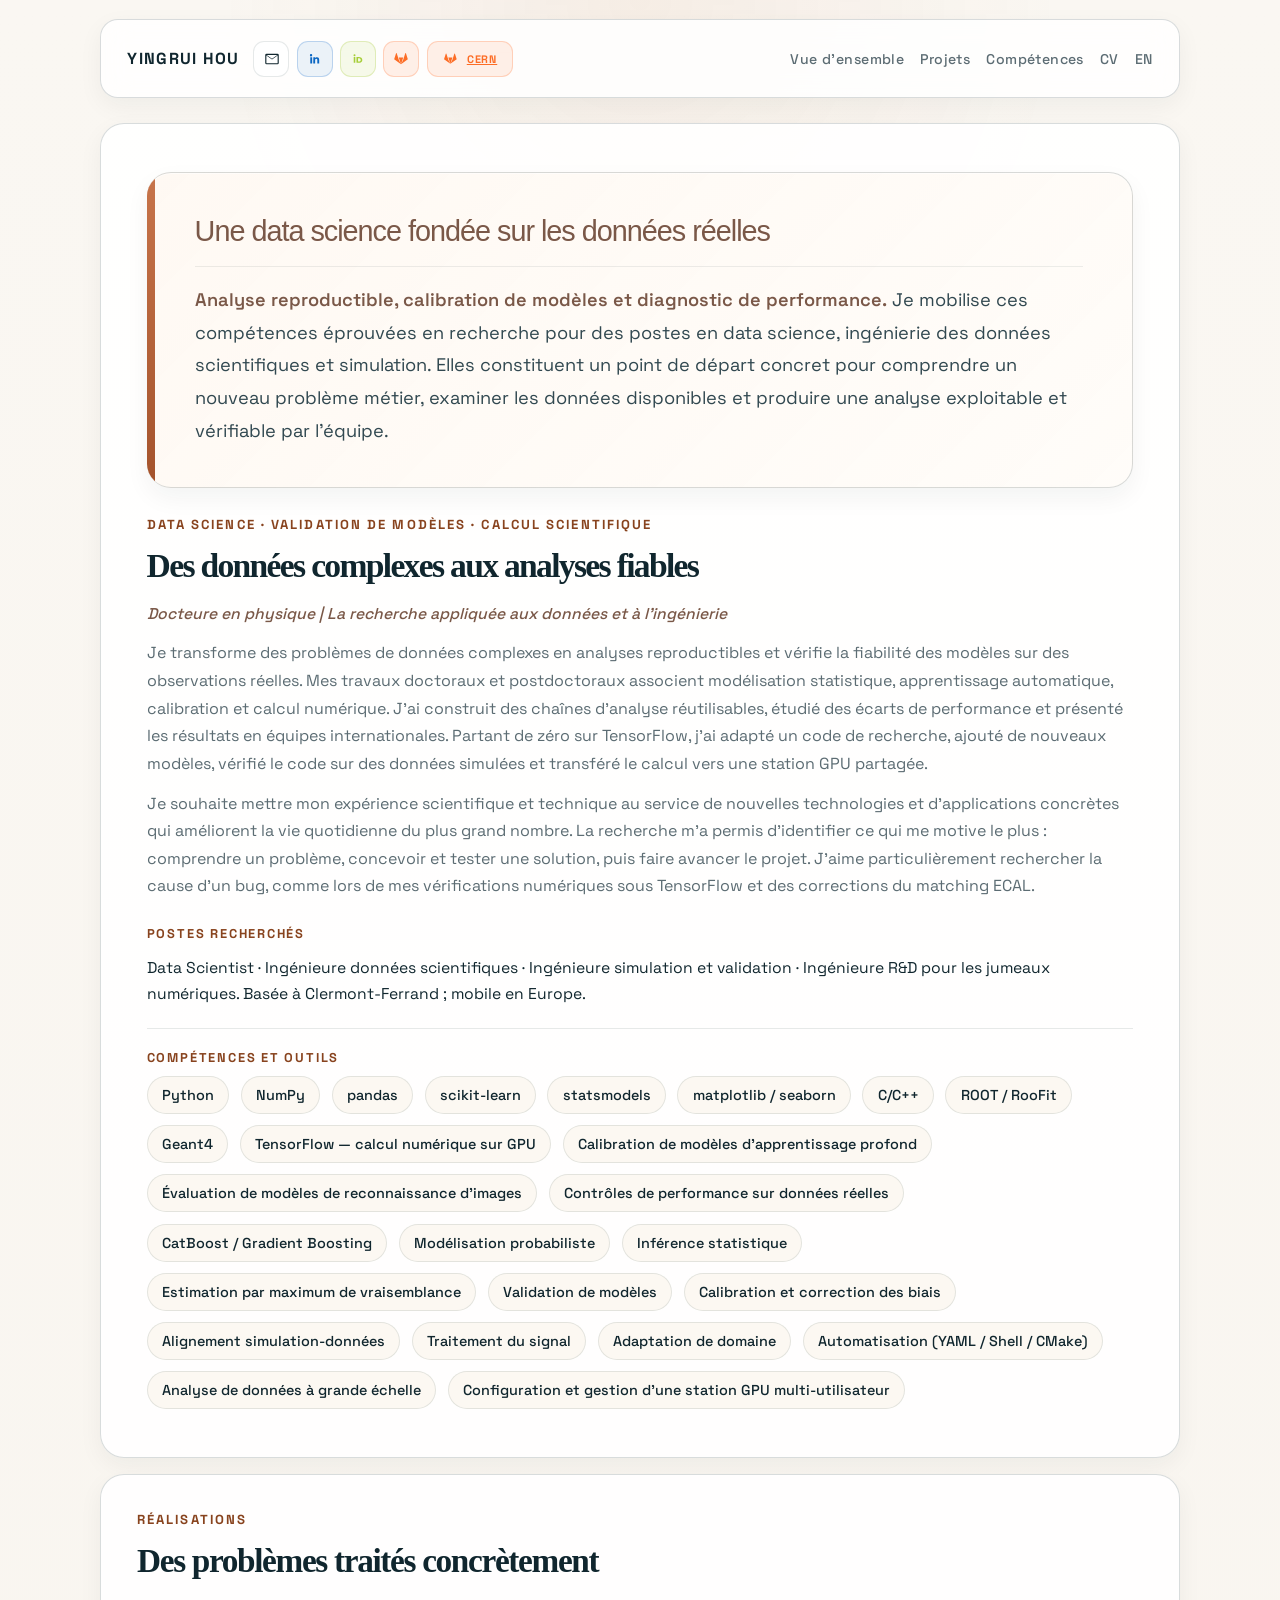
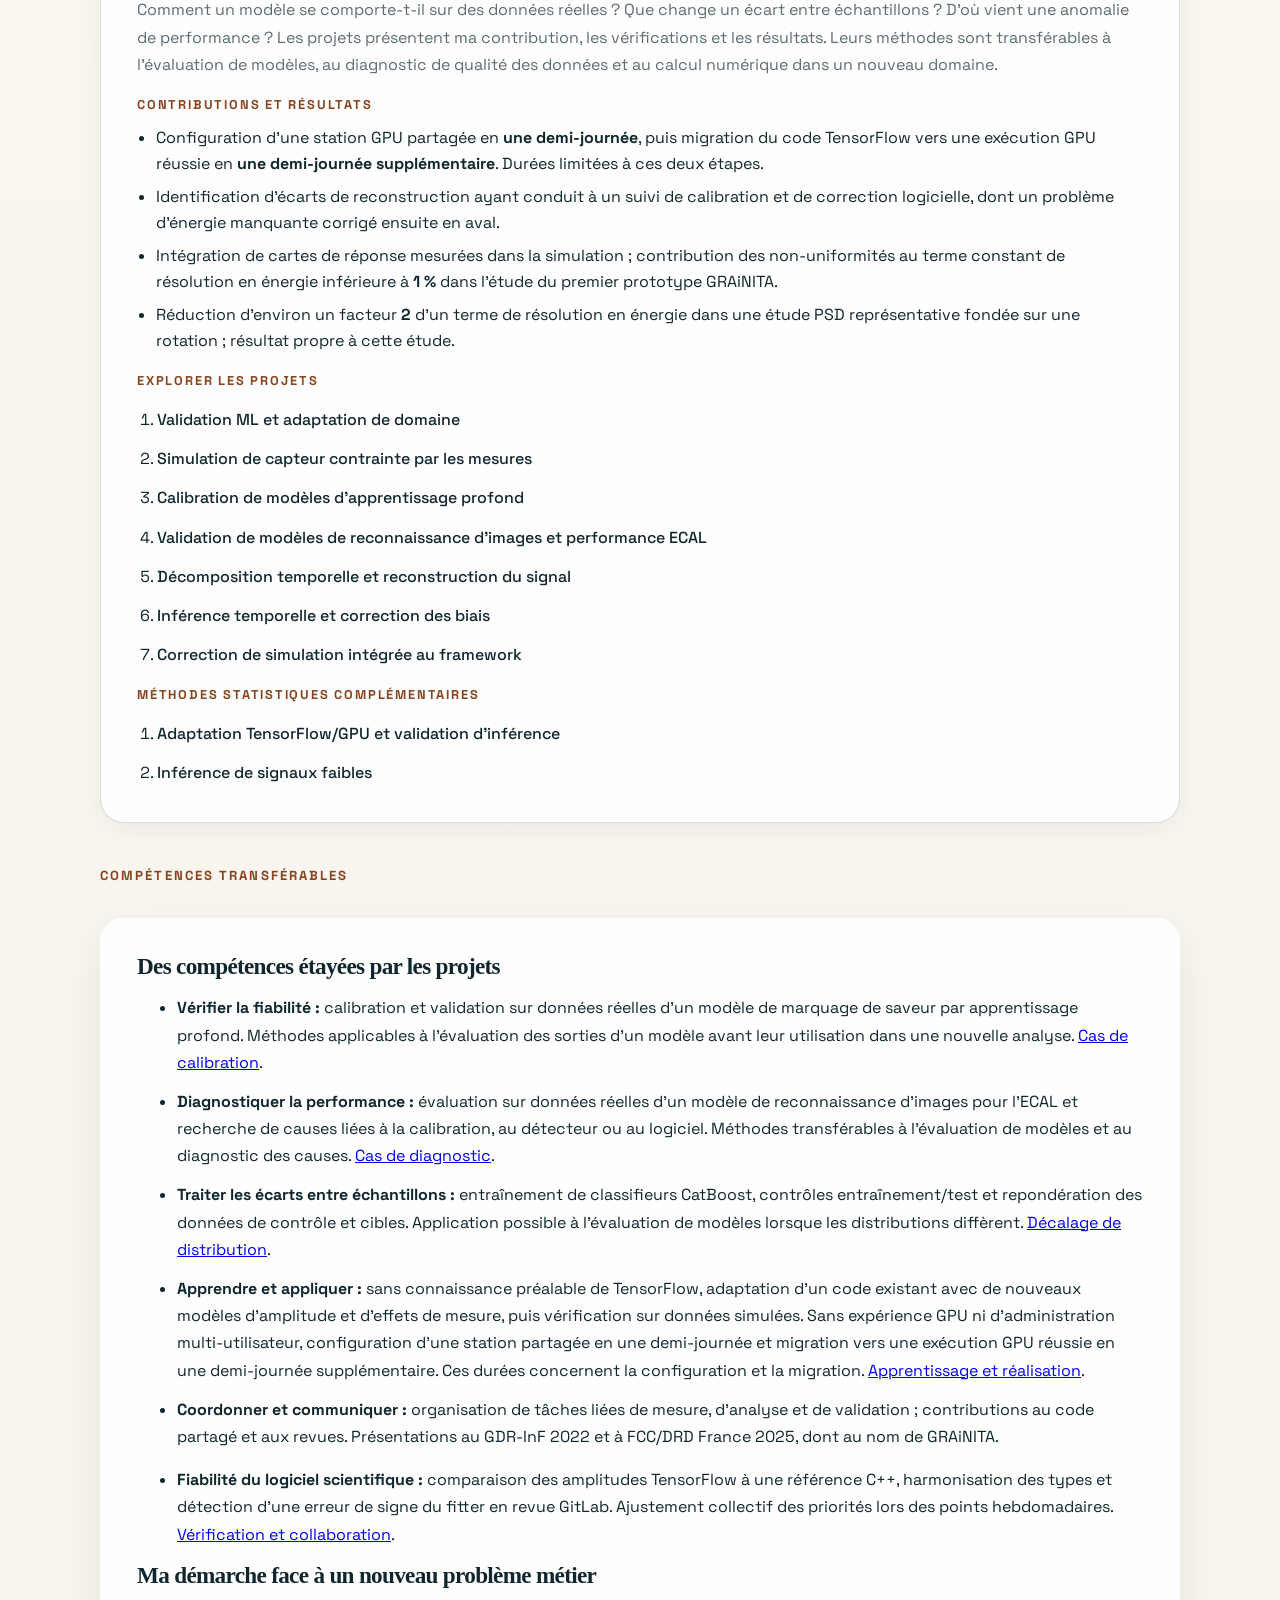
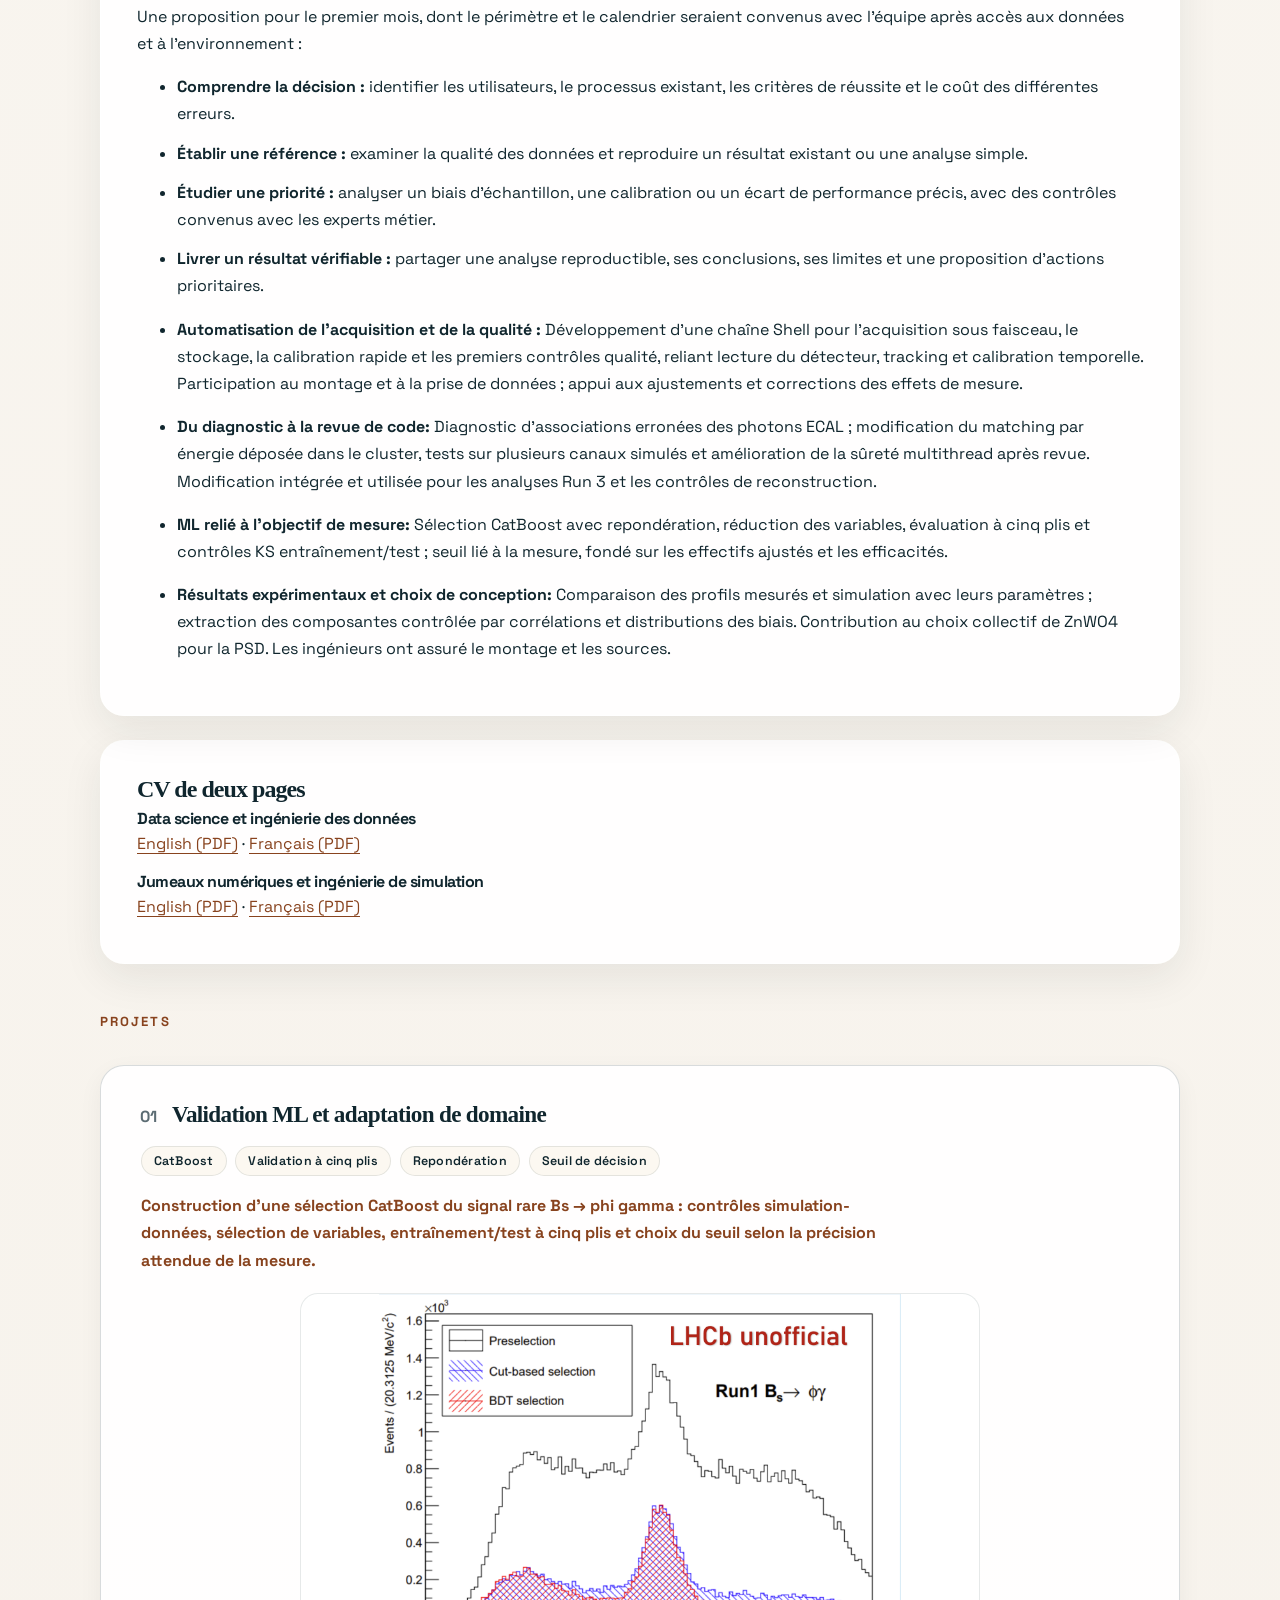
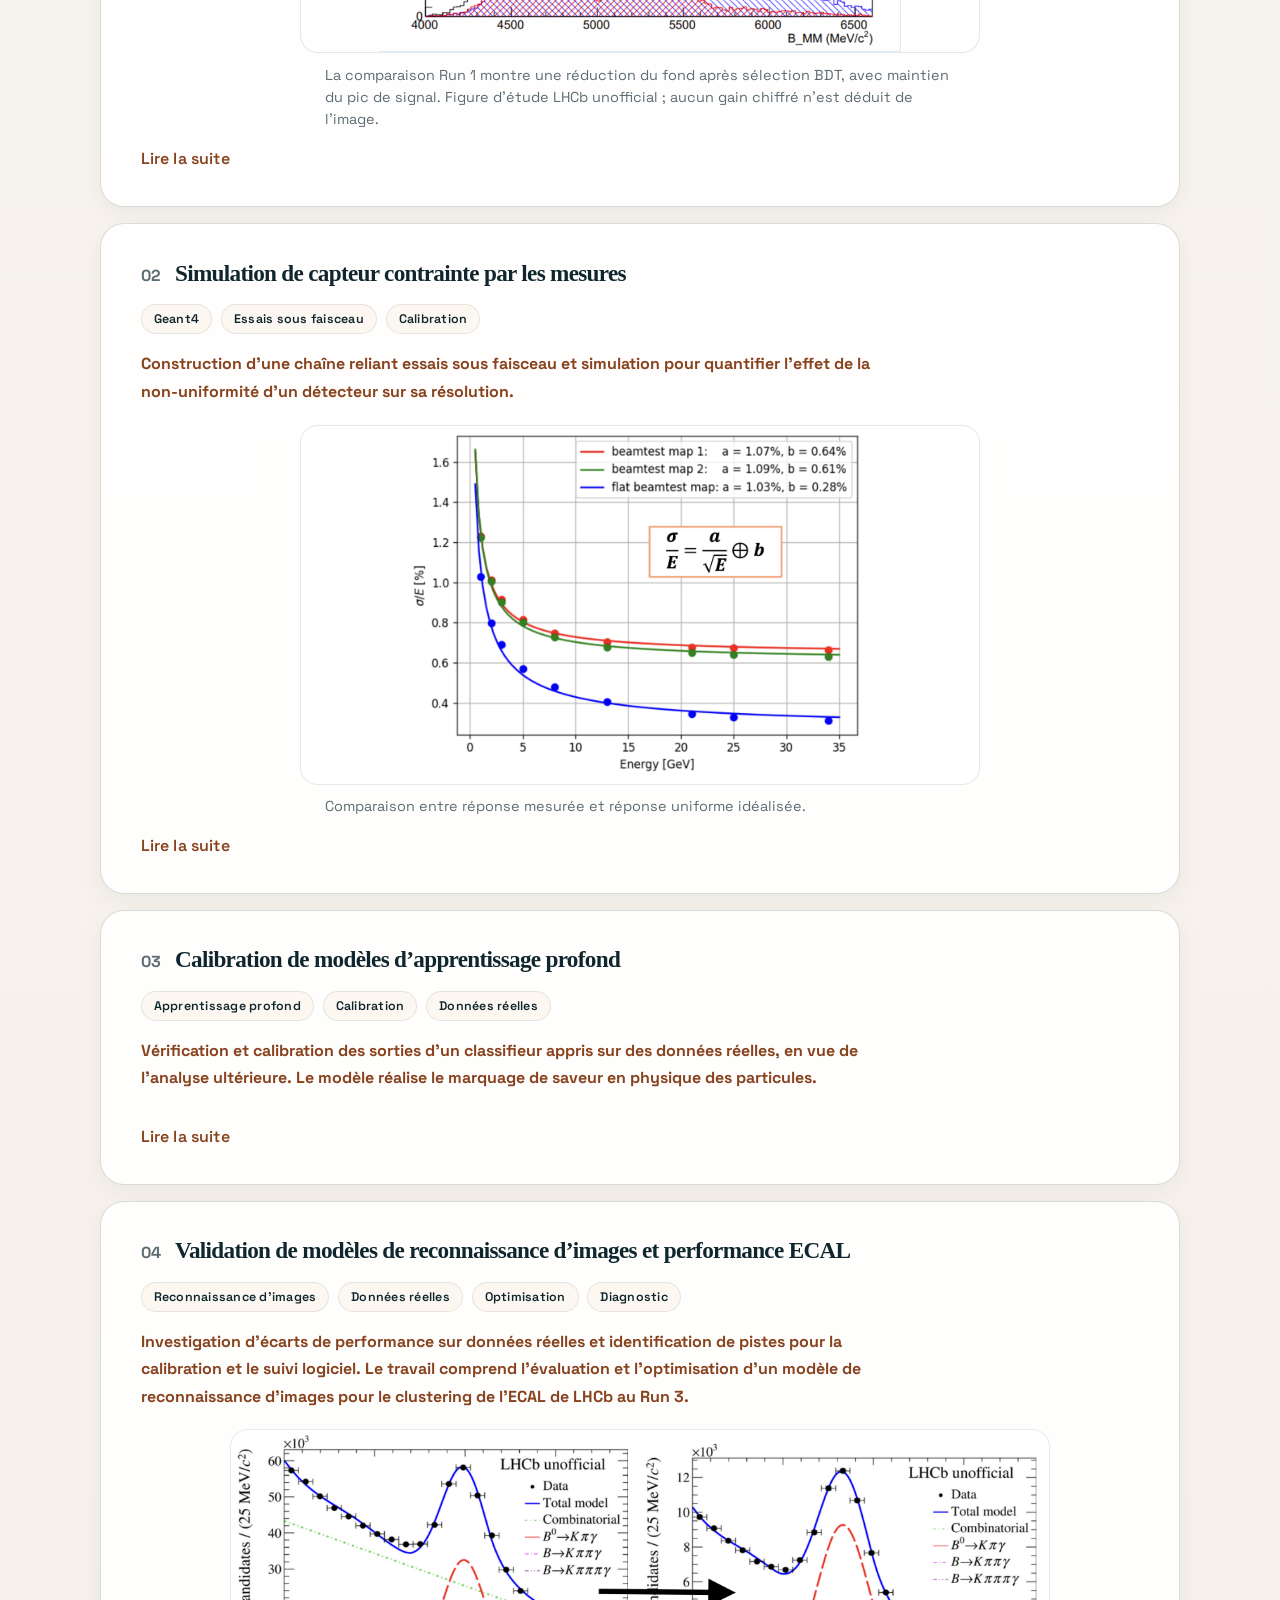
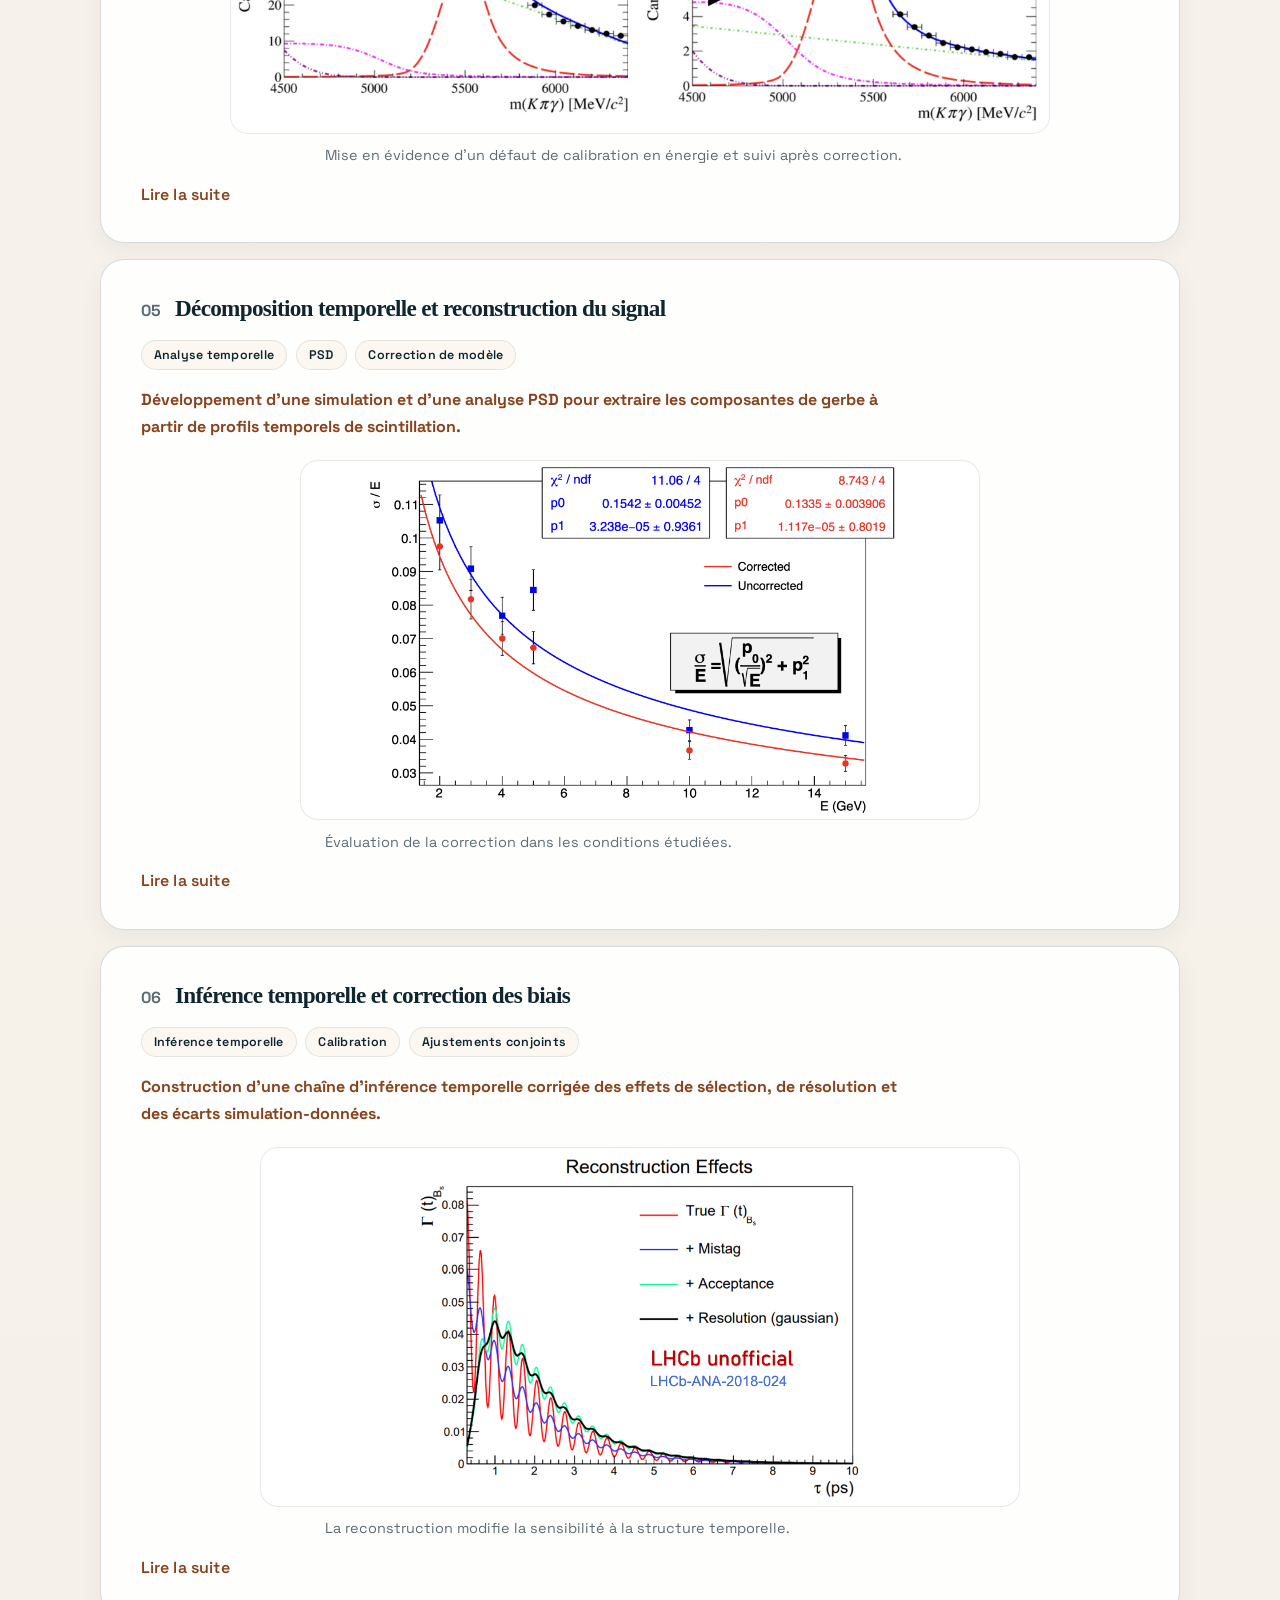
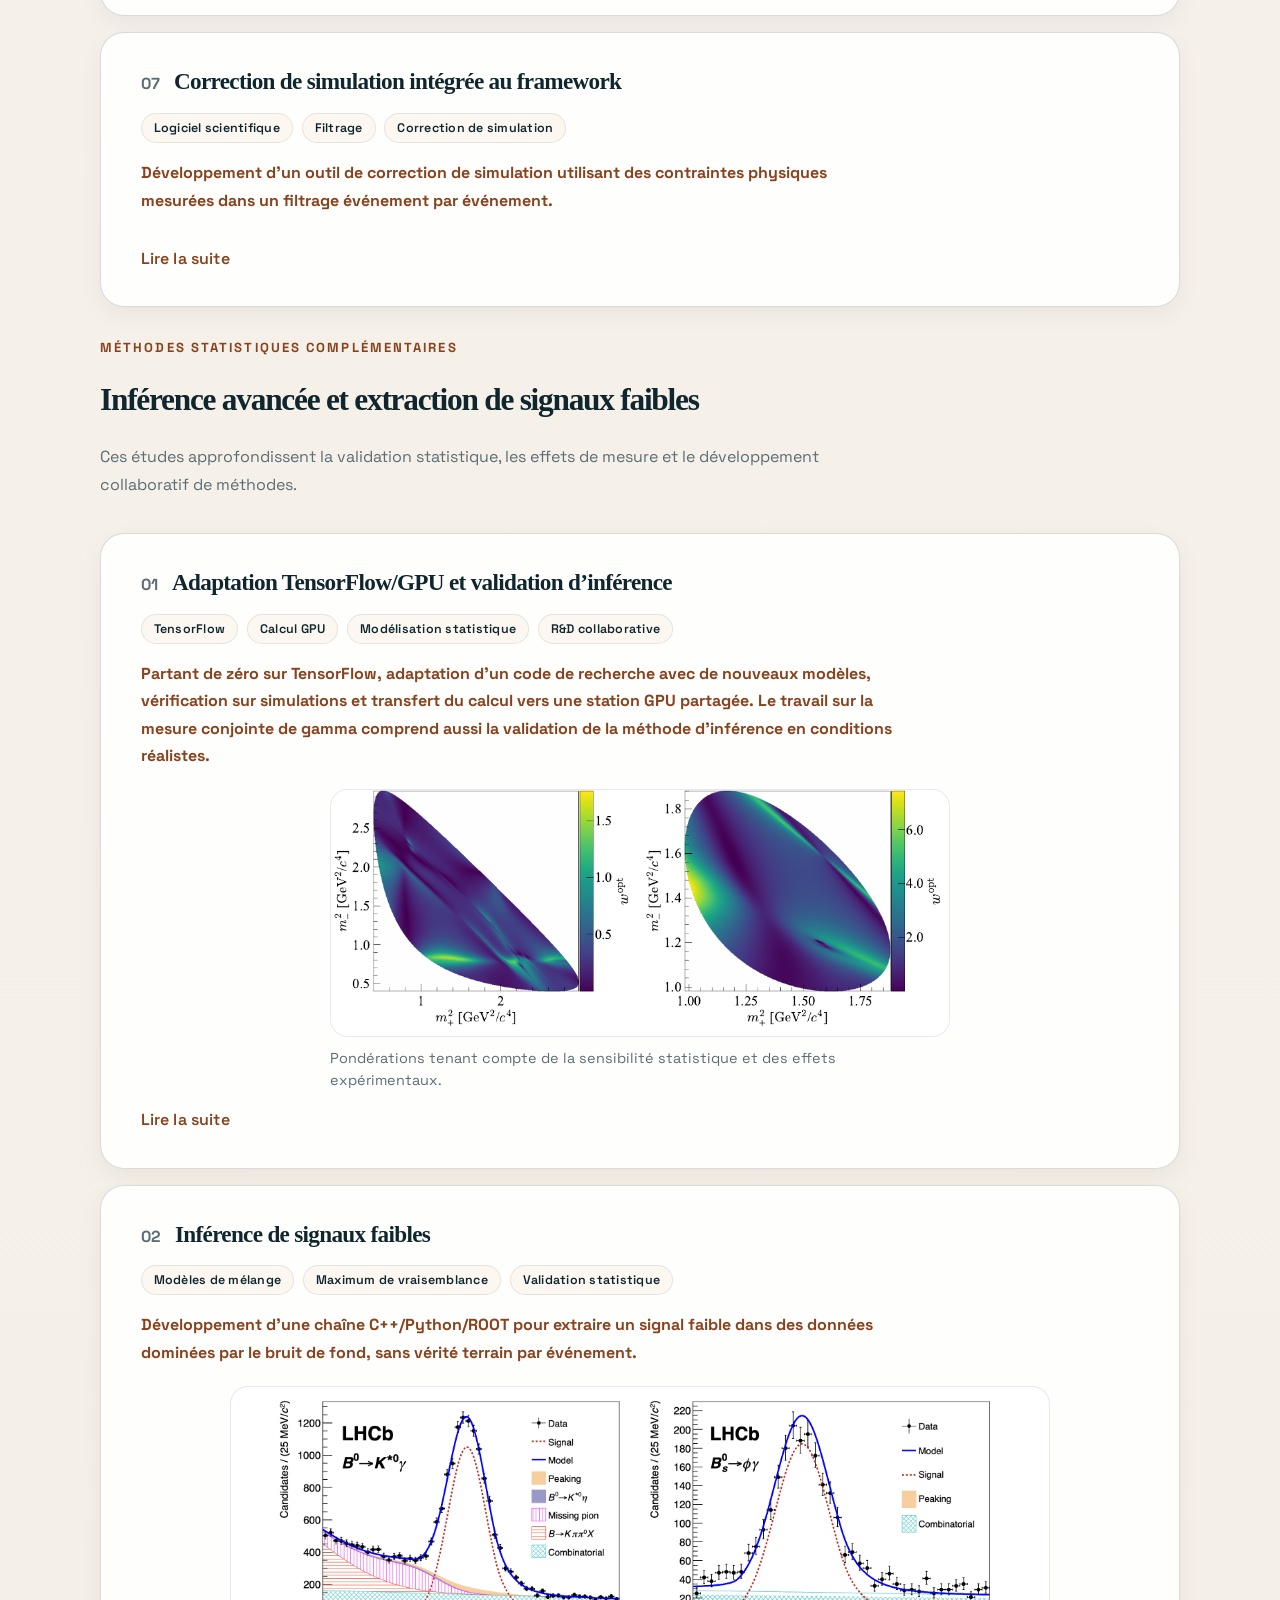
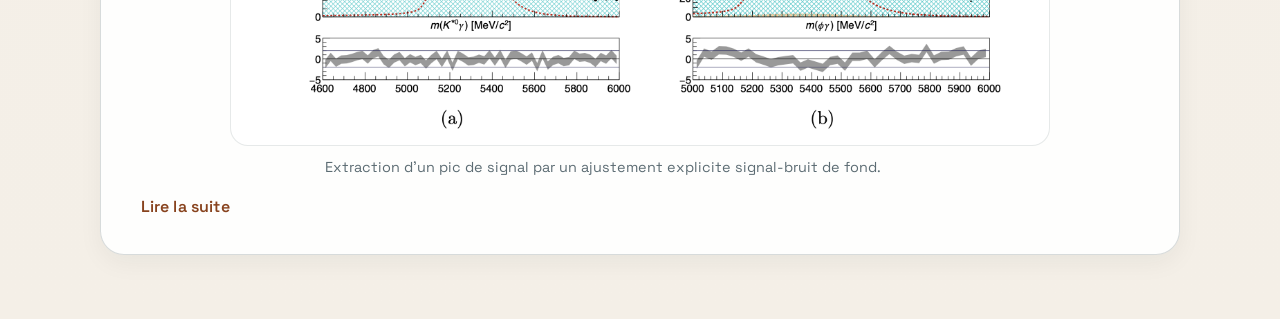
==== index-fr.html @ 1bd98bb7 "Clarify societal motivation and practical problem-solving focus" ====
<!DOCTYPE html>
<html lang="fr">
  <head>
    <meta charset="UTF-8" />
    <meta name="viewport" content="width=device-width, initial-scale=1.0" />
    <title>Yingrui Hou | Projets et compétences</title>
    <meta
      name="description"
      content="Data science, simulation, validation et compétences transférables de Yingrui Hou."
    />
    <link rel="preconnect" href="https://fonts.googleapis.com" />
    <link rel="preconnect" href="https://fonts.gstatic.com" crossorigin />
    <link
      href="https://fonts.googleapis.com/css2?family=Fraunces:wght@500;600;700&amp;family=Space+Grotesk:wght@400;500;700&amp;display=swap"
      rel="stylesheet"
    />
    <link rel="stylesheet" href="styles.css" />
  </head>
  <body>
    <div class="page-shell">
      <nav class="topbar">
        <div class="topbar-identity">
          <a class="brand" href="#top">Yingrui Hou</a>
          <div class="icon-links topbar-links" aria-label="Personal links">
            <a class="icon-link" href="mailto:yingrui.hou@outlook.com" aria-label="Email" title="Email"><svg viewBox="0 0 24 24" aria-hidden="true"><path d="M3 6.75A1.75 1.75 0 0 1 4.75 5h14.5A1.75 1.75 0 0 1 21 6.75v10.5A1.75 1.75 0 0 1 19.25 19H4.75A1.75 1.75 0 0 1 3 17.25Zm1.5.56v9.94c0 .14.11.25.25.25h14.5a.25.25 0 0 0 .25-.25V7.31l-7.04 5.16a.75.75 0 0 1-.88 0Zm14.7-.81H4.8L12 11.78Z" /></svg></a><a class="icon-link icon-link-linkedin" href="https://www.linkedin.com/in/yingrui-hou" aria-label="LinkedIn" title="LinkedIn"><svg viewBox="0 0 24 24" aria-hidden="true"><path d="M6.94 8.5A1.56 1.56 0 1 1 6.94 5.4a1.56 1.56 0 0 1 0 3.1M5.7 9.75h2.5V18H5.7zm4.06 0h2.4v1.13h.04c.33-.63 1.15-1.3 2.37-1.3 2.54 0 3.01 1.67 3.01 3.84V18h-2.5v-4.04c0-.96-.02-2.2-1.34-2.2-1.35 0-1.56 1.06-1.56 2.14V18h-2.5z" /></svg></a><a class="icon-link icon-link-orcid" href="https://orcid.org/0000-0001-6454-278X" aria-label="ORCID" title="ORCID"><svg viewBox="0 0 24 24" aria-hidden="true"><path d="M7.35 5.5a1.35 1.35 0 1 1 0 2.7 1.35 1.35 0 0 1 0-2.7M6.3 9.4h2.1v7.6H6.3zm3.65 0h3.06c2.85 0 4.75 1.61 4.75 3.8 0 2.39-1.82 3.8-4.82 3.8H9.95Zm2.1 1.74v4.12h.78c1.69 0 2.76-.77 2.76-2.06 0-1.32-1-2.06-2.71-2.06Z" /></svg></a><a class="icon-link icon-link-gitlab" href="https://gitlab.com/hyrsophie" aria-label="GitLab" title="GitLab"><svg viewBox="0 0 24 24" aria-hidden="true"><path d="m12 18.9 2.94-9.04H9.06Zm0 0-9.12-6.63 2.55-7.85a.46.46 0 0 1 .87 0l2.76 8.48Zm0 0 9.12-6.63-2.55-7.85a.46.46 0 0 0-.87 0l-2.76 8.48Z" /></svg></a><a class="icon-link icon-link-gitlab icon-link-labeled" href="https://gitlab.cern.ch/yihou" aria-label="CERN GitLab" title="CERN GitLab"><svg viewBox="0 0 24 24" aria-hidden="true"><path d="m12 18.9 2.94-9.04H9.06Zm0 0-9.12-6.63 2.55-7.85a.46.46 0 0 1 .87 0l2.76 8.48Zm0 0 9.12-6.63-2.55-7.85a.46.46 0 0 0-.87 0l-2.76 8.48Z" /></svg><span class="icon-link-text">CERN</span></a>
          </div>
        </div>
        <div class="nav-links">
          <a href="#overview">Vue d’ensemble</a>
          <a href="#selected-work">Projets</a>
          <a href="#competencies">Compétences</a>
          <a href="resume-fr.html">CV</a>
          <a href="index.html" lang="en" aria-label="Read in English">EN</a>
        </div>
      </nav>

      <header class="hero">
        <div class="hero-layout" id="top">
          <section class="profile-panel">
            <div class="closing-panel profile-positioning">
              <h2>Une data science fondée sur les données réelles</h2>
              <p><strong>Analyse reproductible, calibration de modèles et diagnostic de performance.</strong> Je mobilise ces compétences éprouvées en recherche pour des postes en data science, ingénierie des données scientifiques et simulation. Elles constituent un point de départ concret pour comprendre un nouveau problème métier, examiner les données disponibles et produire une analyse exploitable et vérifiable par l’équipe.</p>
            </div>

            <p class="eyebrow">Data science · Validation de modèles · Calcul scientifique</p>
            <h1>Des données complexes aux analyses fiables</h1>
            <p class="hero-about">Docteure en physique | La recherche appliquée aux données et à l’ingénierie</p>
            <div class="hero-copy"><p>Je transforme des problèmes de données complexes en analyses reproductibles et vérifie la fiabilité des modèles sur des observations réelles. Mes travaux doctoraux et postdoctoraux associent modélisation statistique, apprentissage automatique, calibration et calcul numérique. J’ai construit des chaînes d’analyse réutilisables, étudié des écarts de performance et présenté les résultats en équipes internationales. Partant de zéro sur TensorFlow, j’ai adapté un code de recherche, ajouté de nouveaux modèles, vérifié le code sur des données simulées et transféré le calcul vers une station GPU partagée.</p><p>Je souhaite mettre mon expérience scientifique et technique au service de nouvelles technologies et d’applications concrètes qui améliorent la vie quotidienne du plus grand nombre. La recherche m’a permis d’identifier ce qui me motive le plus : comprendre un problème, concevoir et tester une solution, puis faire avancer le projet. J’aime particulièrement rechercher la cause d’un bug, comme lors de mes vérifications numériques sous TensorFlow et des corrections du matching ECAL.</p></div>

            <section class="sidebar-section">
              <p class="sidebar-label">Postes recherchés</p>
              <div class="sidebar-copy"><p>Data Scientist · Ingénieure données scientifiques · Ingénieure simulation et validation · Ingénieure R&amp;D pour les jumeaux numériques. Basée à Clermont-Ferrand ; mobile en Europe.</p></div>
            </section>

            <section class="sidebar-section" id="competencies">
              <p class="sidebar-label">Compétences et outils</p>
              <div class="skill-list">
                <span class="skill-pill">Python</span><span class="skill-pill">NumPy</span><span class="skill-pill">pandas</span><span class="skill-pill">scikit-learn</span><span class="skill-pill">statsmodels</span><span class="skill-pill">matplotlib / seaborn</span><span class="skill-pill">C/C++</span><span class="skill-pill">ROOT / RooFit</span><span class="skill-pill">Geant4</span><span class="skill-pill">TensorFlow — calcul numérique sur GPU</span><span class="skill-pill">Calibration de modèles d’apprentissage profond</span><span class="skill-pill">Évaluation de modèles de reconnaissance d’images</span><span class="skill-pill">Contrôles de performance sur données réelles</span><span class="skill-pill">CatBoost / Gradient Boosting</span><span class="skill-pill">Modélisation probabiliste</span><span class="skill-pill">Inférence statistique</span><span class="skill-pill">Estimation par maximum de vraisemblance</span><span class="skill-pill">Validation de modèles</span><span class="skill-pill">Calibration et correction des biais</span><span class="skill-pill">Alignement simulation-données</span><span class="skill-pill">Traitement du signal</span><span class="skill-pill">Adaptation de domaine</span><span class="skill-pill">Automatisation (YAML / Shell / CMake)</span><span class="skill-pill">Analyse de données à grande échelle</span><span class="skill-pill">Configuration et gestion d’une station GPU multi-utilisateur</span>
              </div>
            </section>
          </section>

          <aside class="toc-panel" id="overview" aria-label="Overview and selected work index">
            <p class="eyebrow">Réalisations</p>
            <h2>Des problèmes traités concrètement</h2>
            <div class="toc-copy"><p>Comment un modèle se comporte-t-il sur des données réelles ? Que change un écart entre échantillons ? D’où vient une anomalie de performance ? Les projets présentent ma contribution, les vérifications et les résultats. Leurs méthodes sont transférables à l’évaluation de modèles, au diagnostic de qualité des données et au calcul numérique dans un nouveau domaine.</p></div>
            <p class="sidebar-label">Contributions et résultats</p>
            <div class="outcomes-list">
              <ul><li>Configuration d’une station GPU partagée en <strong>une demi-journée</strong>, puis migration du code TensorFlow vers une exécution GPU réussie en <strong>une demi-journée supplémentaire</strong>. Durées limitées à ces deux étapes.</li><li>Identification d’écarts de reconstruction ayant conduit à un suivi de calibration et de correction logicielle, dont un problème d’énergie manquante corrigé ensuite en aval.</li><li>Intégration de cartes de réponse mesurées dans la simulation ; contribution des non-uniformités au terme constant de résolution en énergie inférieure à <strong>1 %</strong> dans l’étude du premier prototype GRAiNITA.</li><li>Réduction d’environ un facteur <strong>2</strong> d’un terme de résolution en énergie dans une étude PSD représentative fondée sur une rotation ; résultat propre à cette étude.</li></ul>
            </div>
            <p class="sidebar-label">Explorer les projets</p>
            <ol class="toc-list">
              <li><a href="#work-3">Validation ML et adaptation de domaine</a></li><li><a href="#work-4">Simulation de capteur contrainte par les mesures</a></li><li><a href="#work-9">Calibration de modèles d’apprentissage profond</a></li><li><a href="#work-6">Validation de modèles de reconnaissance d’images et performance ECAL</a></li><li><a href="#work-5">Décomposition temporelle et reconstruction du signal</a></li><li><a href="#work-2">Inférence temporelle et correction des biais</a></li><li><a href="#work-7">Correction de simulation intégrée au framework</a></li>
            </ol>
            <p class="sidebar-label toc-secondary-label">Méthodes statistiques complémentaires</p>
            <ol class="toc-list toc-list-secondary">
              <li><a href="#work-8">Adaptation TensorFlow/GPU et validation d’inférence</a></li><li><a href="#work-1">Inférence de signaux faibles</a></li>
            </ol>
          </aside>
        </div>
      </header>

      <main>
        <section class="section" id="capabilities">
          <div class="section-heading"><p class="eyebrow">Compétences transférables</p></div>
          <div class="resume-card"><h3>Des compétences étayées par les projets</h3><ul><li><strong>Vérifier la fiabilité :</strong> calibration et validation sur données réelles d’un modèle de marquage de saveur par apprentissage profond. Méthodes applicables à l’évaluation des sorties d’un modèle avant leur utilisation dans une nouvelle analyse. <a href="#work-9">Cas de calibration</a>.</li><li><strong>Diagnostiquer la performance :</strong> évaluation sur données réelles d’un modèle de reconnaissance d’images pour l’ECAL et recherche de causes liées à la calibration, au détecteur ou au logiciel. Méthodes transférables à l’évaluation de modèles et au diagnostic des causes. <a href="#work-6">Cas de diagnostic</a>.</li><li><strong>Traiter les écarts entre échantillons :</strong> entraînement de classifieurs CatBoost, contrôles entraînement/test et repondération des données de contrôle et cibles. Application possible à l’évaluation de modèles lorsque les distributions diffèrent. <a href="#work-3">Décalage de distribution</a>.</li><li><strong>Apprendre et appliquer :</strong> sans connaissance préalable de TensorFlow, adaptation d’un code existant avec de nouveaux modèles d’amplitude et d’effets de mesure, puis vérification sur données simulées. Sans expérience GPU ni d’administration multi-utilisateur, configuration d’une station partagée en une demi-journée et migration vers une exécution GPU réussie en une demi-journée supplémentaire. Ces durées concernent la configuration et la migration. <a href="#work-8">Apprentissage et réalisation</a>.</li><li><strong>Coordonner et communiquer :</strong> organisation de tâches liées de mesure, d’analyse et de validation ; contributions au code partagé et aux revues. Présentations au GDR-InF 2022 et à FCC/DRD France 2025, dont au nom de GRAiNITA.</li></ul><ul><li><strong>Fiabilité du logiciel scientifique :</strong> comparaison des amplitudes TensorFlow à une référence C++, harmonisation des types et détection d’une erreur de signe du fitter en revue GitLab. Ajustement collectif des priorités lors des points hebdomadaires. <a href="#work-8">Vérification et collaboration</a>.</li></ul><h3>Ma démarche face à un nouveau problème métier</h3><p>Une proposition pour le premier mois, dont le périmètre et le calendrier seraient convenus avec l’équipe après accès aux données et à l’environnement :</p><ul><li><strong>Comprendre la décision :</strong> identifier les utilisateurs, le processus existant, les critères de réussite et le coût des différentes erreurs.</li><li><strong>Établir une référence :</strong> examiner la qualité des données et reproduire un résultat existant ou une analyse simple.</li><li><strong>Étudier une priorité :</strong> analyser un biais d’échantillon, une calibration ou un écart de performance précis, avec des contrôles convenus avec les experts métier.</li><li><strong>Livrer un résultat vérifiable :</strong> partager une analyse reproductible, ses conclusions, ses limites et une proposition d’actions prioritaires.</li></ul><ul><li><strong>Automatisation de l’acquisition et de la qualité :</strong> Développement d’une chaîne Shell pour l’acquisition sous faisceau, le stockage, la calibration rapide et les premiers contrôles qualité, reliant lecture du détecteur, tracking et calibration temporelle. Participation au montage et à la prise de données ; appui aux ajustements et corrections des effets de mesure.</li></ul><ul><li><strong>Du diagnostic à la revue de code:</strong> Diagnostic d’associations erronées des photons ECAL ; modification du matching par énergie déposée dans le cluster, tests sur plusieurs canaux simulés et amélioration de la sûreté multithread après revue. Modification intégrée et utilisée pour les analyses Run 3 et les contrôles de reconstruction.</li></ul><ul><li><strong>ML relié à l’objectif de mesure:</strong> Sélection CatBoost avec repondération, réduction des variables, évaluation à cinq plis et contrôles KS entraînement/test ; seuil lié à la mesure, fondé sur les effectifs ajustés et les efficacités.</li></ul><ul><li><strong>Résultats expérimentaux et choix de conception:</strong> Comparaison des profils mesurés et simulation avec leurs paramètres ; extraction des composantes contrôlée par corrélations et distributions des biais. Contribution au choix collectif de ZnWO4 pour la PSD. Les ingénieurs ont assuré le montage et les sources.</li></ul></div>
        </section>
        <section class="resume-card cv-downloads" aria-label="CV de deux pages"><h2>CV de deux pages</h2><div class="cv-download"><h3>Data science et ingénierie des données</h3><p><a href="assets/cv/CV_YingruiHou_DataScience_EN.pdf" download>English (PDF)</a> · <a href="assets/cv/CV_YingruiHou_DataScience_FR.pdf" download>Français (PDF)</a></p></div><div class="cv-download"><h3>Jumeaux numériques et ingénierie de simulation</h3><p><a href="assets/cv/CV_YingruiHou_DigitalTwin_EN.pdf" download>English (PDF)</a> · <a href="assets/cv/CV_YingruiHou_DigitalTwin_FR.pdf" download>Français (PDF)</a></p></div></section>
        <section class="section" id="selected-work">
          <div class="section-heading">
            <p class="eyebrow">Projets</p>
          </div>

          <div class="case-study-grid">
            <article class="case-study case-study-collapsible" id="work-3">
  <div class="case-study-header">
    <p class="case-number">01</p>
    <h3>Validation ML et adaptation de domaine</h3>
  </div>
  <div class="case-tags" aria-label="Compétences et outils utilisés"><span class="case-tag">CatBoost</span><span class="case-tag">Validation à cinq plis</span><span class="case-tag">Repondération</span><span class="case-tag">Seuil de décision</span></div>
  <div class="case-preview">
    <p><strong>Construction d’une sélection CatBoost du signal rare Bs → phi gamma : contrôles simulation-données, sélection de variables, entraînement/test à cinq plis et choix du seuil selon la précision attendue de la mesure.</strong></p>
    <figure class="markdown-figure"><img class="markdown-image" src="assets/selected-work/work-3/bkg_veto_performance.png" alt="Performance de sélection" loading="lazy" /><figcaption>La comparaison Run 1 montre une réduction du fond après sélection BDT, avec maintien du pic de signal. Figure d’étude LHCb unofficial ; aucun gain chiffré n’est déduit de l’image.</figcaption></figure>
  </div>
  <div class="case-details" hidden>
    <h3>Objectif et contribution personnelle</h3><p>L’objectif était de sélectionner un signal rare parmi le bruit de fond combinatoire pour une mesure physique. J’ai développé la chaîne de sélection et de validation. J’ai utilisé des échantillons Monte-Carlo existants, avec simulation du détecteur et reconstruction cohérente avec les données. Je n’ai pas développé le logiciel de simulation d’origine de ces échantillons, mais j’ai étudié le code de simulation du calorimètre.</p><h3>Préparation et contrôles des distributions</h3><ul><li>Présélection pour réduire le bruit de fond, puis utilisation de sWeights issus d’un ajustement pour étudier statistiquement les distributions du signal dans les données mixtes. Ces poids ne donnent pas des étiquettes de signal pur à chaque événement.</li><li>Proposition de variables à partir de la physique, des performances instrumentales et des observables des sous-détecteurs. Comparaison simulation-données à l’aide d’un échantillon de contrôle de topologie proche ; apprentissage d’une repondération par gradient boosting avec hep_ml si nécessaire.</li><li>Vérification des corrélations entre variables et avec l’observable cible ; exclusion des variables fortement corrélées pour limiter le risque de distorsion de la mesure.</li></ul><h3>Entraînement et seuil de fonctionnement</h3><ul><li>Signal d’entraînement simulé dans la région du signal ; bruit de fond issu des données réelles loin de cette région. Utilisation de cinq plis compte tenu de la statistique limitée.</li><li>Étude de l’importance des variables et des courbes ROC/AUC, retrait des variables peu contributives, puis réglage des hyperparamètres. Comparaison entraînement/test pour diagnostiquer le surapprentissage.</li><li>Balayage d’un critère lié à la précision statistique attendue, tenant compte des efficacités et des effectifs du signal et du fond. Application du seuil retenu aux données réelles.</li></ul><h3>Effectifs attendus et rôle des échantillons</h3><p>À chaque seuil, estimation des effectifs de signal et de fond combinatoire par <code>S = S0 × effs</code> et <code>B = B0 × effb</code>, avec <code>S0</code> et <code>B0</code> issus de l’ajustement des données présélectionnées. Ces estimations ont été comparées aux attentes fondées sur la luminosité et les sections efficaces.</p><p>La repondération précédait l’entraînement du classifieur. Chaque cycle utilisait cinq plis avec des partitions distinctes pour l’entraînement et le test ; les premiers cycles fixaient les variables, puis les hyperparamètres étaient optimisés. L’échantillon final d’application n’a participé ni à l’entraînement du classifieur ni au réglage des hyperparamètres.</p><p>Le critère balayé était <code>FOM = S / sqrt(S + B)</code>. Les efficacités étaient estimées sur l’ensemble des événements d’entraînement et de test, après des contrôles KS indiquant des réponses et performances compatibles. L’évaluation finale provenait des résultats de validation à cinq plis ; aucun échantillon étiqueté supplémentaire n’était réservé à un test final indépendant. Ces contrôles étayent la compatibilité entraînement/test, sans constituer une estimation finale indépendante de généralisation.</p><div class="markdown-gallery markdown-gallery-2"><figure class="markdown-figure"><img class="markdown-image" src="assets/selected-work/work-3/train-test.png" alt="Validation entraînement/test" loading="lazy" /><figcaption>Accord global des distributions de réponse entraînement/test pour les deux classes ; diagnostic de surapprentissage, sans garantie d’évaluation indépendante.</figcaption></figure><figure class="markdown-figure"><img class="markdown-image" src="assets/selected-work/work-3/feature_importance.png" alt="Importance des variables" loading="lazy" /><figcaption>L’importance et les diagnostics de séparation ont guidé la simplification du modèle.</figcaption></figure></div><h3>Résultat et transfert</h3><p>Le point de fonctionnement a été appliqué aux données. La comparaison présentée illustre la réduction du fond et la distribution des scores étaye l’étude de validation. L’apport transférable est une démarche reliant connaissance métier, décalage des échantillons, complexité du modèle et seuil de décision à l’objectif final.</p><h3>Rapport associé</h3><p>Note interne : <em>Measurement of the branching fraction ratio between B0 → K∗0γ and Bs0 → ϕγ decays using the full LHCb dataset</em>.</p>
  <p class="case-meta"><strong>Méthodes :</strong> échantillons de contrôle, corrélations, repondération par gradient boosting, ROC/AUC et optimisation du seuil</p>
  <p class="impact-note"><strong>Résultat :</strong> Relier la qualité des données, le choix du modèle et le seuil à la précision d’une mesure de signal rare.</p>
  <p class="impact">Applications en ingénierie : ML appliqué | Décalage de distribution | Optimisation de décision</p>
  </div>
  <button class="case-toggle" type="button" data-read-toggle aria-expanded="false">
    <span class="case-toggle-more">Lire la suite</span>
    <span class="case-toggle-less">Réduire</span>
  </button>
</article>
<article class="case-study case-study-collapsible" id="work-4">
  <div class="case-study-header">
    <p class="case-number">02</p>
    <h3>Simulation de capteur contrainte par les mesures</h3>
  </div>
  <div class="case-tags" aria-label="Compétences et outils utilisés"><span class="case-tag">Geant4</span><span class="case-tag">Essais sous faisceau</span><span class="case-tag">Calibration</span></div>
  <div class="case-preview">
    <p><strong>Construction d’une chaîne reliant essais sous faisceau et simulation pour quantifier l’effet de la non-uniformité d’un détecteur sur sa résolution.</strong></p>
    <figure class="markdown-figure"><img class="markdown-image" src="assets/selected-work/work-4/resolution.png" alt="Comparaison de résolution" loading="lazy" /><figcaption>Comparaison entre réponse mesurée et réponse uniforme idéalisée.</figcaption></figure>
  </div>
  <div class="case-details" hidden>
    <h3>Réalisation personnelle</h3><ul><li>Exploitation des mesures du faisceau de juin 2024 et du suivi de position pour construire une carte effective du rendement lumineux.</li><li>Injection de cette carte dans la simulation Geant4 de dépôt d’énergie, avec calcul de la réponse événement par événement.</li><li>Implémentation de la géométrie, du suivi des interactions et de la logique de réponse en C++ ; ajustement des courbes de résolution.</li></ul><div class="markdown-gallery markdown-gallery-3"><figure class="markdown-figure"><img class="markdown-image" src="assets/selected-work/work-4/tbArch.png" alt="Banc d’essai" loading="lazy" /><figcaption>Chaîne de mesure du prototype.</figcaption></figure><figure class="markdown-figure"><img class="markdown-image" src="assets/selected-work/work-4/troll_2.png" alt="Prototype" loading="lazy" /><figcaption>Petit prototype GRAiNITA.</figcaption></figure><figure class="markdown-figure"><img class="markdown-image" src="assets/selected-work/work-4/to_have_nPE_map.png" alt="Construction de la carte de réponse" loading="lazy" /><figcaption>Des mesures spatialisées à l’entrée du modèle.</figcaption></figure></div><h3>Résultat et transfert</h3><p>Contribution des non-uniformités au terme constant inférieure à 1 % dans cette étude du premier prototype. La démarche mesure → modèle → validation est transférable au développement de jumeaux numériques ; elle n’établit pas un déploiement industriel connecté en temps réel.</p><h3>Publication</h3><p>Étude collective : <em>Studying the GRAiNITA concept: first test beam results</em>, <a href="https://doi.org/10.1088/1748-0221/21/03/P03048">DOI</a>.</p><h3>Réalisation personnelle : automatisation sous faisceau</h3><p>Développement d’une chaîne Shell pour l’acquisition sous faisceau, le stockage, la calibration rapide et les premiers contrôles qualité, reliant lecture du détecteur, tracking et calibration temporelle. Participation au montage et à la prise de données ; appui aux ajustements et corrections des effets de mesure. La chaîne reliait des algorithmes existants ; cela ne signifie pas que j’ai développé chacun de ces algorithmes.</p>
  <p class="case-meta"><strong>Méthodes :</strong> Simulation C++, cartes de réponse, ajustement des courbes de résolution</p>
  <p class="impact-note"><strong>Résultat :</strong> Contribution des non-uniformités au terme constant inférieure à 1 % dans l’étude du petit prototype.</p>
  <p class="impact">Applications en ingénierie : Jumeaux numériques | Validation simulation-essais | Analyse capteur</p>
  </div>
  <button class="case-toggle" type="button" data-read-toggle aria-expanded="false">
    <span class="case-toggle-more">Lire la suite</span>
    <span class="case-toggle-less">Réduire</span>
  </button>
</article>
<article class="case-study case-study-collapsible" id="work-9">
  <div class="case-study-header">
    <p class="case-number">03</p>
    <h3>Calibration de modèles d’apprentissage profond</h3>
  </div>
  <div class="case-tags" aria-label="Compétences et outils utilisés"><span class="case-tag">Apprentissage profond</span><span class="case-tag">Calibration</span><span class="case-tag">Données réelles</span></div>
  <div class="case-preview">
    <p><strong>Vérification et calibration des sorties d’un classifieur appris sur des données réelles, en vue de l’analyse ultérieure. Le modèle réalise le marquage de saveur en physique des particules.</strong></p>

  </div>
  <div class="case-details" hidden>
    <h3>Contribution</h3><ul><li>Calibration et validation du modèle à partir de contrôles sur données réelles pour son utilisation ultérieure en analyse physique.</li><li>Participation aux discussions de construction et d’entraînement du modèle en lien avec les besoins de calibration et de validation.</li><li>Connaissance du processus d’entraînement acquise au cours de ces discussions ; sans réalisation de l’entraînement du modèle.</li></ul><h3>Transfert vers l’ingénierie</h3><p>Vérification du comportement d’un modèle appris à partir de mesures, calibration de ses sorties et collaboration avec les équipes de développement. La contribution pratique porte sur la calibration et la validation.</p>
  <p class="case-meta"><strong>Méthodes :</strong> contrôles sur données réelles, calibration du marquage de saveur, revue collaborative</p>
  <p class="impact-note"><strong>Résultat :</strong> calibration et validation d’un modèle de marquage de saveur pour l’analyse physique.</p>
  <p class="impact">Applications en ingénierie : ML appliqué | Validation de modèles | Analyse scientifique</p>
  </div>
  <button class="case-toggle" type="button" data-read-toggle aria-expanded="false">
    <span class="case-toggle-more">Lire la suite</span>
    <span class="case-toggle-less">Réduire</span>
  </button>
</article>
<article class="case-study case-study-collapsible" id="work-6">
  <div class="case-study-header">
    <p class="case-number">04</p>
    <h3>Validation de modèles de reconnaissance d’images et performance ECAL</h3>
  </div>
  <div class="case-tags" aria-label="Compétences et outils utilisés"><span class="case-tag">Reconnaissance d’images</span><span class="case-tag">Données réelles</span><span class="case-tag">Optimisation</span><span class="case-tag">Diagnostic</span></div>
  <div class="case-preview">
    <p><strong>Investigation d’écarts de performance sur données réelles et identification de pistes pour la calibration et le suivi logiciel. Le travail comprend l’évaluation et l’optimisation d’un modèle de reconnaissance d’images pour le clustering de l’ECAL de LHCb au Run 3.</strong></p>
    <figure class="markdown-figure"><img class="markdown-image" src="assets/selected-work/work-6/data_validation.png" alt="Validation des données" loading="lazy" /><figcaption>Mise en évidence d’un défaut de calibration en énergie et suivi après correction.</figcaption></figure>
  </div>
  <div class="case-details" hidden>
    <h3>Réalisation personnelle</h3><ul><li>Utilisation de plusieurs canaux de référence à différentes impulsions.</li><li>Comparaison de la simulation et des données selon les sélections et les flux de déclenchement.</li><li>Investigation des causes instrumentales et logicielles pour orienter les actions correctives.</li><li>Contrôles et optimisation des performances du modèle de reconnaissance d’images utilisé pour le clustering, à partir de données réelles.</li><li>Participation aux discussions de construction et d’entraînement du modèle pour préparer sa validation ultérieure ; sans réalisation de son entraînement.</li></ul><h3>Résultat</h3><p>Identification d’une anomalie liée à une cellule du calorimètre, d’asymétries spatiales, de défauts de calibration et d’un problème d’énergie manquante corrigé ensuite dans le logiciel. La contribution est le diagnostic et la validation ; les corrections en aval sont attribuées aux équipes concernées.</p><h3>Association à la vérité simulée : du diagnostic à une modification intégrée</h3><p>Dans les événements simulés à forte occupation, les candidats photons reconstruits de haute énergie présentaient une résolution anormale. La comparaison des énergies reconstruites et simulées et de l’identité des particules associées a permis de remonter à des associations incorrectes, notamment à des particules mères de plus haute énergie.</p><p>J’ai modifié l’algorithme pour comparer les dépôts d’énergie individuels des particules de vérité dans le cluster du photon reconstruit, normalisés par l’énergie totale déposée par ces particules dans ce cluster. Le matching sélectionne la particule contribuant le plus.</p><p>J’ai contrôlé la méthode sur plusieurs processus de désintégration simulés : identités des particules associées aux photons signal, énergies vraies et reconstruites, chaînes de désintégration et dépôts d’énergie de certains événements. J’ai aussi amélioré la sûreté multithread du code suivant les remarques du reviewer. <strong>La merge request a été intégrée et la modification utilisée pour les analyses Run 3 et les contrôles de performance de reconstruction.</strong> Cette contribution concerne l’association à la vérité simulée, distincte de l’évaluation du clustering sur données réelles et de son entraînement.</p><h3>Publication associée</h3><p><em>Monitoring reconstruction software in LHCb</em>, <a href="https://doi.org/10.1051/epjconf/202125103044">DOI</a>.</p>
  <p class="case-meta"><strong>Méthodes :</strong> Canaux de référence, comparaison données-simulation, analyse instrumentale</p>
  <p class="impact-note"><strong>Résultat :</strong> Transformation d’écarts de validation en actions de calibration et de correction.</p>
  <p class="impact">Applications en ingénierie : Qualité des données | Validation de modèles | Diagnostic</p>
  </div>
  <button class="case-toggle" type="button" data-read-toggle aria-expanded="false">
    <span class="case-toggle-more">Lire la suite</span>
    <span class="case-toggle-less">Réduire</span>
  </button>
</article>
<article class="case-study case-study-collapsible" id="work-5">
  <div class="case-study-header">
    <p class="case-number">05</p>
    <h3>Décomposition temporelle et reconstruction du signal</h3>
  </div>
  <div class="case-tags" aria-label="Compétences et outils utilisés"><span class="case-tag">Analyse temporelle</span><span class="case-tag">PSD</span><span class="case-tag">Correction de modèle</span></div>
  <div class="case-preview">
    <p><strong>Développement d’une simulation et d’une analyse PSD pour extraire les composantes de gerbe à partir de profils temporels de scintillation.</strong></p>
    <figure class="markdown-figure"><img class="markdown-image" src="assets/selected-work/work-5/res_compare.png" alt="Résolution avant et après correction" loading="lazy" /><figcaption>Évaluation de la correction dans les conditions étudiées.</figcaption></figure>
  </div>
  <div class="case-details" hidden>
    <h3>Comparaison expérimentale pour choisir le matériau</h3><p>L’équipe a testé ZnWO4 et BGO en mesurant les profils de décroissance temporelle de la scintillation dans plusieurs domaines d’énergie, sous excitation électromagnétique ou hadronique. Le critère de choix était la capacité à distinguer ces processus par leurs profils temporels dans les conditions étudiées.</p><p>L’équipe a retenu <strong>ZnWO4</strong> pour poursuivre les études PSD. À basse énergie, les profils mesurés de BGO étaient trop proches des profils d’excitation électromagnétique pour fournir la séparation recherchée. Cette comparaison expérimentale a guidé la suite de la modélisation ; elle est distincte des résultats simulés de résolution présentés ci-dessous.</p><p>Les ingénieurs ont assuré le montage de mesure et l’utilisation des sources de particules. J’ai participé à la comparaison des profils temporels finaux, puis utilisé les paramètres mesurés dans la simulation pour générer des échantillons et vérifier si la séparation temporelle permettait d’appliquer la PSD. Ma contribution reliait les mesures expérimentales à une vérification de faisabilité par simulation.</p><h3>Du tri visuel à la vérification quantitative de faisabilité</h3><p>Comparaison initiale des profils temporels normalisés pour repérer une similarité excessive. À partir des paramètres mesurés, simulation de protons de haute énergie entrant dans la couche sensible du calorimètre, de leurs dépôts d’énergie et des profils temporels de scintillation produits.</p><p>Ajustement du profil lumineux complet avec des gabarits fixés pour estimer le nombre de photons provenant des différents processus, avant reconstruction de l’énergie par PSD. Lorsque les profils étaient trop proches, les effectifs de chaque composante ne pouvaient pas être retrouvés avec précision à cette étape. <strong>Matrices de corrélation des résultats d’ajustement et distributions des biais</strong> servaient à évaluer la fiabilité de cette extraction. Ces diagnostics reliaient le choix du matériau à la faisabilité de la reconstruction.</p><h3>Réalisation personnelle</h3><ul><li>Génération d’échantillons simulés électron/proton/pion pour ZnWO4 et BGO entre 1 et 20 GeV ; vérification des corrélations pertinentes.</li><li>Extension de la simulation avec des constantes temporelles dépendant du type de particule et de dE/dx.</li><li>Ajustement des profils temporels en composantes électromagnétique, hadronique et protonique, puis utilisation des fractions dans la correction de l’énergie.</li></ul><figure class="markdown-figure"><img class="markdown-image" src="assets/selected-work/work-5/time_fit.png" alt="Ajustement temporel" loading="lazy" /><figcaption>Comparaison d’une fraction extraite à sa référence simulée.</figcaption></figure><h3>Résultat</h3><p>Dans une étude représentative fondée sur une rotation, un terme de résolution est réduit d’environ un facteur 2. Une validation donne F_em = 0,740 ± 0,055 pour une référence de 0,738. L’étude identifie aussi une limite : la séparation temporelle de BGO est moins favorable que celle de ZnWO4. Ces résultats restent propres aux configurations étudiées.</p>
  <p class="case-meta"><strong>Méthodes :</strong> Modèles de scintillation, ajustements de composantes, corrections par corrélation</p>
  <p class="impact-note"><strong>Résultat :</strong> Réduction d’environ 2× d’un terme de résolution dans une étude représentative par rotation.</p>
  <p class="impact">Applications en ingénierie : Analyse de signaux | Caractérisation capteur | Validation de modèle</p>
  </div>
  <button class="case-toggle" type="button" data-read-toggle aria-expanded="false">
    <span class="case-toggle-more">Lire la suite</span>
    <span class="case-toggle-less">Réduire</span>
  </button>
</article>
<article class="case-study case-study-collapsible" id="work-2">
  <div class="case-study-header">
    <p class="case-number">06</p>
    <h3>Inférence temporelle et correction des biais</h3>
  </div>
  <div class="case-tags" aria-label="Compétences et outils utilisés"><span class="case-tag">Inférence temporelle</span><span class="case-tag">Calibration</span><span class="case-tag">Ajustements conjoints</span></div>
  <div class="case-preview">
    <p><strong>Construction d’une chaîne d’inférence temporelle corrigée des effets de sélection, de résolution et des écarts simulation-données.</strong></p>
    <figure class="markdown-figure"><img class="markdown-image" src="assets/selected-work/work-2/time_rec_eff.png" alt="Effets de reconstruction sur la distribution temporelle" loading="lazy" /><figcaption>La reconstruction modifie la sensibilité à la structure temporelle.</figcaption></figure>
  </div>
  <div class="case-details" hidden>
    <h3>Réalisation personnelle</h3><ul><li>Modélisation explicite de l’acceptance et de la résolution ; corrections distinctes pour Run 1 et Run 2.</li><li>Alignement des échantillons de signal et de contrôle par repondération avec gradient boosting.</li><li>Composants d’ajustement réutilisables pour la masse, le temps de vie, l’efficacité et la résolution.</li></ul><figure class="markdown-figure"><img class="markdown-image" src="assets/selected-work/work-2/workflow.png" alt="Chaîne d’analyse" loading="lazy" /><figcaption>Des données aux observables latentes.</figcaption></figure><h3>Résultat</h3><p>Les écarts de modélisation résiduels sont traités comme des incertitudes quantifiées, avec des hypothèses explicites et vérifiables. Ces méthodes apportent des compétences transférables en estimation ; elles ne constituent pas une expérience de prévision industrielle.</p>
  <p class="case-meta"><strong>Méthodes :</strong> Modélisation de l’acceptance, calibration de résolution, repondération</p>
  <p class="impact-note"><strong>Résultat :</strong> Corrections propres aux jeux de données et propagation des incertitudes résiduelles.</p>
  <p class="impact">Applications en ingénierie : Estimation de paramètres | Modèles dynamiques latents</p>
  </div>
  <button class="case-toggle" type="button" data-read-toggle aria-expanded="false">
    <span class="case-toggle-more">Lire la suite</span>
    <span class="case-toggle-less">Réduire</span>
  </button>
</article>
<article class="case-study case-study-collapsible" id="work-7">
  <div class="case-study-header">
    <p class="case-number">07</p>
    <h3>Correction de simulation intégrée au framework</h3>
  </div>
  <div class="case-tags" aria-label="Compétences et outils utilisés"><span class="case-tag">Logiciel scientifique</span><span class="case-tag">Filtrage</span><span class="case-tag">Correction de simulation</span></div>
  <div class="case-preview">
    <p><strong>Développement d’un outil de correction de simulation utilisant des contraintes physiques mesurées dans un filtrage événement par événement.</strong></p>

  </div>
  <div class="case-details" hidden>
    <h3>Réalisation personnelle</h3><ul><li>Implémentation d’un package C++ intégré au framework pour rétablir une corrélation absente de la simulation rapide.</li><li>Calcul de facteurs de correction et acceptation ou rejet stochastique des événements.</li><li>Organisation du code, des en-têtes et des options d’exécution pour une réutilisation dans l’environnement partagé.</li></ul><h3>Résultat</h3><p>Une correction explicite et vérifiable améliore le réalisme de la distribution simulée. Le code et la note techniques de collaboration ne sont pas diffusés ici.</p><h3>Publication associée</h3><p><em>CP violation studies at Super Tau-Charm Facility</em>, <a href="https://doi.org/10.48550/arXiv.2502.08907">DOI</a>.</p>
  <p class="case-meta"><strong>Méthodes :</strong> Package C++, intégration Gaudi, correction événement par événement</p>
  <p class="impact-note"><strong>Résultat :</strong> Intégration de contraintes mesurées dans une simulation simplifiée.</p>
  <p class="impact">Applications en ingénierie : Plateformes de simulation | Calcul scientifique</p>
  </div>
  <button class="case-toggle" type="button" data-read-toggle aria-expanded="false">
    <span class="case-toggle-more">Lire la suite</span>
    <span class="case-toggle-less">Réduire</span>
  </button>
</article>
          </div>
        </section>

        <section class="section section-secondary" id="additional-methods">
          <div class="section-heading">
            <p class="eyebrow">Méthodes statistiques complémentaires</p>
            <h2>Inférence avancée et extraction de signaux faibles</h2>
            <div class="section-copy"><p>Ces études approfondissent la validation statistique, les effets de mesure et le développement collaboratif de méthodes.</p></div>
          </div>

          <div class="case-study-grid">
            <article class="case-study case-study-collapsible" id="work-8">
  <div class="case-study-header">
    <p class="case-number">01</p>
    <h3>Adaptation TensorFlow/GPU et validation d’inférence</h3>
  </div>
  <div class="case-tags" aria-label="Compétences et outils utilisés"><span class="case-tag">TensorFlow</span><span class="case-tag">Calcul GPU</span><span class="case-tag">Modélisation statistique</span><span class="case-tag">R&amp;D collaborative</span></div>
  <div class="case-preview">
    <p><strong>Partant de zéro sur TensorFlow, adaptation d’un code de recherche avec de nouveaux modèles, vérification sur simulations et transfert du calcul vers une station GPU partagée. Le travail sur la mesure conjointe de gamma comprend aussi la validation de la méthode d’inférence en conditions réalistes.</strong></p>
    <figure class="markdown-figure"><img class="markdown-image" src="assets/selected-work/work-8/fourier-weights.png" alt="Cartes de sensibilité" loading="lazy" /><figcaption>Pondérations tenant compte de la sensibilité statistique et des effets expérimentaux.</figcaption></figure>
  </div>
  <div class="case-details" hidden>
    <h3>Réalisation personnelle</h3><ul><li>Évaluation des effets du bruit de fond, de l’efficacité et de la résolution sur l’inférence non binée.</li><li>Préparation d’un échantillon de données : reconstruction, sélection et soustraction statistique du bruit de fond.</li><li>Contribution aux entrées d’ajustement, à la validation tenant compte des covariances et aux pseudo-expériences dans un effort méthodologique collectif.</li></ul><h3>Apprendre TensorFlow en adaptant un code existant</h3><ul><li>Sans connaissance préalable de TensorFlow, étude du code fourni par un projet connexe pour le comprendre et l’adapter à la mesure conjointe de gamma.</li><li>Ajout de nouveaux modèles d’amplitude physique et de composantes numériques d’efficacité, de résolution et de biais de mesure pour décrire les effets de mesure sur les données réelles.</li><li>Génération de données simulées avec le nouveau modèle et utilisation de ces données pour vérifier le code adapté.</li></ul><h3>Prise en charge d’une station GPU partagée</h3><ul><li>Mon expérience antérieure de Linux était celle d’une utilisatrice individuelle ; le calcul GPU et l’administration multi-utilisateur étaient nouveaux pour moi.</li><li>L’équipe m’a confié l’utilisation et la gestion d’une station GPU partagée. Sa configuration a pris <strong>une demi-journée</strong>.</li><li>La migration du code TensorFlow et sa première exécution réussie sur GPU ont pris <strong>une demi-journée supplémentaire</strong>.</li><li>Ces deux durées concernent la configuration et la migration. L’apprentissage de TensorFlow, le développement des modèles et la vérification du code constituent une autre partie du projet.</li></ul><h3>Compétences transférables</h3><p>Comprendre un logiciel inconnu, l’étendre avec des modèles métier, vérifier les modifications sur des données simulées et prendre en charge un environnement de calcul partagé utilisable.</p><h3>Résultat</h3><p>Une proposition théorique confrontée à des variations expérimentales et de modélisation, avec attribution de la contribution à la validation et à la préparation des données.</p><h3>Vérification et contribution personnelle</h3><p>J’ai réalisé le portage des modèles d’amplitude vers TensorFlow, ajouté les modèles d’effets de mesure et effectué les tests associés. Un collaborateur a développé le fitter ; j’ai également participé à ses tests.</p><ul><li>Exécution d’un petit échantillon simulé, puis d’un grand échantillon pour comparer les amplitudes à un code C++ éprouvé aux mêmes points d’échantillonnage.</li><li>Identification de types de variables incohérents à l’origine de faibles écarts. Après harmonisation, accord à la précision décimale requise. Les grands échantillons ont également servi à rechercher des risques de fuite mémoire et d’arrêt du programme.</li><li>Comparaison des distributions d’observables simulées et des signaux de données réelles par tests KS. Les amplitudes des données réelles ne peuvent pas être comparées directement point par point.</li></ul><h3>Comparaison contrôlée des méthodes d’inférence</h3><p>Avant la mesure formelle, génération de pseudo-expériences B → D(→ K⁰KK)h avec la statistique du jeu de données réel. Application des méthodes de Fourier et BPGGSZ par bins aux <strong>mêmes échantillons, sans changer leur taille</strong>. La précision correspond à la largeur de la distribution des valeurs de gamma ajustées sur les expériences répétées. Les faibles biais observés n’étaient pas statistiquement significatifs au niveau de 2 sigma rapporté. Cette étude n’établit pas une tendance avec la taille des échantillons.</p><h3>Développement logiciel collaboratif</h3><p>Définitions des variables et interfaces amplitude/fitter convenues avant le développement. Développement de composants sur GitLab et revues croisées de merge requests, avec points hebdomadaires et échanges rapides face aux problèmes techniques. En revue, détection d’un signe inversé dans le fitter : vérification collective de la dérivation, confirmation et correction de l’erreur, puis réexamen des autres dérivations. Face aux difficultés nouvelles du traitement des données, révision collective des priorités et délais selon leur nécessité et leur impact.</p><h3>Résultat collectif</h3><p>Le logiciel a servi à la mesure conjointe de gamma BESIII–LHCb. Les articles rapportent une réduction d’environ <strong>5 % de l’incertitude statistique LHCb</strong> par rapport à une analyse par bins des mêmes données. Il s’agit d’un résultat collectif de méthode, sans lien établi avec un gain de vitesse TensorFlow ou une attribution individuelle. Le résultat combiné final est gamma = 71,3 ± 5,0 degrés, incertitudes statistiques et systématiques comprises.</p><h3>Publications</h3><ul><li><em>Measurement of the CKM angle γ … with a novel approach</em>, <a href="https://doi.org/10.48550/arXiv.2604.05701">DOI</a>.</li><li><em>Precise measurement of the CKM angle γ with a novel approach</em>, <a href="https://doi.org/10.48550/arXiv.2604.05712">DOI</a>.</li></ul>
  <p class="case-meta"><strong>Méthodes :</strong> Décomposition sur une base, covariance, pseudo-expériences</p>
  <p class="impact-note"><strong>Résultat :</strong> Validation de robustesse et préparation de données pour une méthode d’inférence collective.</p>
  <p class="impact">Applications en ingénierie : Problèmes inverses | Analyse de signaux | Développement de méthodes</p>
  </div>
  <button class="case-toggle" type="button" data-read-toggle aria-expanded="false">
    <span class="case-toggle-more">Lire la suite</span>
    <span class="case-toggle-less">Réduire</span>
  </button>
</article>
<article class="case-study case-study-collapsible" id="work-1">
  <div class="case-study-header">
    <p class="case-number">02</p>
    <h3>Inférence de signaux faibles</h3>
  </div>
  <div class="case-tags" aria-label="Compétences et outils utilisés"><span class="case-tag">Modèles de mélange</span><span class="case-tag">Maximum de vraisemblance</span><span class="case-tag">Validation statistique</span></div>
  <div class="case-preview">
    <p><strong>Développement d’une chaîne C++/Python/ROOT pour extraire un signal faible dans des données dominées par le bruit de fond, sans vérité terrain par événement.</strong></p>
    <figure class="markdown-figure"><img class="markdown-image" src="assets/selected-work/work-1/BToVG.png" alt="Ajustement du signal et du bruit de fond" loading="lazy" /><figcaption>Extraction d’un pic de signal par un ajustement explicite signal-bruit de fond.</figcaption></figure>
  </div>
  <div class="case-details" hidden>
    <h3>Problème</h3><p>Séparer un signal rare du bruit combinatoire tout en contrôlant la stabilité de l’estimation.</p><h3>Réalisation personnelle</h3><ul><li>Implémentation d’ajustements de vraisemblance signal-bruit de fond et extraction des rendements.</li><li>Automatisation de la présélection, des ajustements et des vérifications de rapports de branchement dans des scripts d’analyse.</li><li>Validation sur un canal de contrôle plus abondant et suivi des rendements, largeurs et ajustements selon les sélections.</li></ul><h3>Résultat</h3><p>Une méthode réutilisable et vérifiable, employée dans une mesure de rapport de branchement. Les détails de la note de collaboration restent internes.</p>
  <p class="case-meta"><strong>Méthodes :</strong> Ajustements de vraisemblance, échantillons de contrôle, extraction automatisée</p>
  <p class="impact-note"><strong>Résultat :</strong> Chaîne reproductible d’extraction de signaux rares avec contrôles de stabilité.</p>
  <p class="impact">Applications en ingénierie : Analyse d’événements rares | Données faiblement étiquetées</p>
  </div>
  <button class="case-toggle" type="button" data-read-toggle aria-expanded="false">
    <span class="case-toggle-more">Lire la suite</span>
    <span class="case-toggle-less">Réduire</span>
  </button>
</article>
          </div>
        </section>
      </main>
      <script>
        try { localStorage.setItem("resume-lang", "fr"); } catch (_) {}
        const caseToggles = document.querySelectorAll("[data-read-toggle]");
        caseToggles.forEach((button) => {
          const article = button.closest(".case-study-collapsible");
          const details = article?.querySelector(".case-details");
          if (!article || !details) return;

          button.addEventListener("click", () => {
            const expanded = article.classList.toggle("is-expanded");
            details.hidden = !expanded;
            button.setAttribute("aria-expanded", expanded ? "true" : "false");
          });
        });
      </script>
    </div>
  </body>
</html>
---- styles.css ----
:root {
  --bg: #f6f2eb;
  --surface: rgba(255, 255, 255, 0.9);
  --surface-soft: rgba(252, 248, 241, 0.92);
  --surface-strong: #163039;
  --text: #10262e;
  --text-muted: #5c6c73;
  --accent: #ba6439;
  --accent-dark: #88431e;
  --line: rgba(16, 38, 46, 0.1);
  --line-strong: rgba(16, 38, 46, 0.16);
  --shadow: 0 14px 40px rgba(24, 33, 37, 0.08);
  --shadow-soft: 0 8px 24px rgba(24, 33, 37, 0.05);
  --anchor-offset: 7.5rem;
}

* {
  box-sizing: border-box;
}

html {
  scroll-behavior: smooth;
}

#overview,
#selected-work,
#competencies,
[id^="work-"] {
  scroll-margin-top: var(--anchor-offset);
}

body {
  margin: 0;
  min-height: 100vh;
  font-family: "Space Grotesk", sans-serif;
  color: var(--text);
  background:
    linear-gradient(180deg, #faf7f2 0%, #f4efe7 100%);
}

body::before {
  content: "";
  position: fixed;
  inset: 0;
  pointer-events: none;
  background:
    radial-gradient(circle at top, rgba(186, 100, 57, 0.08), transparent 38%);
  mask-image: linear-gradient(180deg, rgba(0, 0, 0, 0.85), transparent 75%);
}

.page-shell {
  width: min(1080px, calc(100% - 2rem));
  margin: 0 auto;
  padding: 1.2rem 0 4rem;
}

.resume-page {
  background:
    radial-gradient(circle at top left, rgba(201, 109, 61, 0.18), transparent 28%),
    linear-gradient(180deg, #f8f3ea 0%, #efe7de 100%);
}

.resume-shell {
  width: min(1160px, calc(100% - 2rem));
  margin: 0 auto;
  padding: 1rem 0 3rem;
}

.hero {
  position: relative;
  padding-top: 0.35rem;
}

.resume-header {
  display: flex;
  align-items: flex-start;
  justify-content: space-between;
  gap: 1rem;
  margin-bottom: 1.25rem;
  padding: 2.25rem 2.625rem;
  border: 1px solid rgba(255, 255, 255, 0.55);
  border-radius: 28px;
  background: var(--surface);
  box-shadow: var(--shadow);
}

.resume-location {
  margin: 0.75rem 0 0;
  color: var(--text-muted);
  font-size: 1rem;
}

.resume-name-row {
  display: flex;
  align-items: center;
  gap: 0.8rem;
}

.name-audio-button {
  display: inline-flex;
  align-items: center;
  justify-content: center;
  width: 40px;
  height: 40px;
  margin-top: 0.35rem;
  padding: 0;
  border: 1px solid rgba(16, 38, 46, 0.12);
  border-radius: 999px;
  background: rgba(255, 255, 255, 0.72);
  color: var(--accent-dark);
  cursor: pointer;
  transition:
    transform 0.18s ease,
    border-color 0.18s ease,
    background-color 0.18s ease;
}

.name-audio-button:hover {
  transform: translateY(-1px);
  border-color: rgba(143, 72, 37, 0.3);
  background: rgba(255, 251, 245, 0.95);
}

.name-audio-button.is-playing {
  border-color: rgba(186, 100, 57, 0.28);
  background: rgba(255, 244, 236, 0.96);
}

.name-audio-button:disabled {
  opacity: 0.45;
  cursor: not-allowed;
}

.name-audio-button svg {
  width: 18px;
  height: 18px;
  fill: currentColor;
}

.resume-links {
  display: flex;
  flex-wrap: wrap;
  gap: 0.75rem;
  justify-content: flex-end;
}

.resume-header-actions {
  display: flex;
  align-items: flex-end;
  gap: 0.55rem;
  flex-direction: column;
  justify-content: flex-end;
}

.resume-flag-switcher {
  display: inline-flex;
  align-items: center;
  gap: 0.55rem;
}

.lang-flag {
  display: inline-flex;
  align-items: center;
  justify-content: center;
  width: 34px;
  height: 34px;
  padding: 0;
  border: 0;
  border-radius: 999px;
  background: transparent;
  font: inherit;
  font-size: 1.2rem;
  line-height: 1;
  cursor: pointer;
  opacity: 0.5;
  transition:
    transform 0.18s ease,
    opacity 0.18s ease;
}

.lang-flag:hover {
  transform: translateY(-1px);
  opacity: 0.8;
}

.lang-flag.is-active {
  opacity: 1;
}

.resume-links a {
  color: var(--text);
  text-decoration: none;
  font-weight: 500;
}

.resume-links a:hover {
  color: var(--accent-dark);
}

.hero::after {
  display: none;
}

.hero-layout,
.section,
.closing-panel {
  opacity: 0;
  transform: translateY(22px);
  animation: rise 0.75s ease forwards;
}

.hero-layout {
  animation-delay: 0.1s;
}

.section:nth-of-type(1) {
  animation-delay: 0.2s;
}

.section:nth-of-type(2) {
  animation-delay: 0.3s;
}

@keyframes rise {
  to {
    opacity: 1;
    transform: translateY(0);
  }
}

.topbar {
  display: flex;
  align-items: center;
  justify-content: space-between;
  gap: 1rem;
  position: sticky;
  top: 1rem;
  z-index: 20;
  margin-bottom: 1.2rem;
  padding: 1.275rem 1.65rem;
  border: 1px solid var(--line-strong);
  border-radius: 18px;
  background: rgba(255, 255, 255, 0.86);
  backdrop-filter: blur(14px);
  box-shadow: var(--shadow-soft);
}

.topbar-identity {
  display: flex;
  align-items: center;
  gap: 0.9rem;
  min-width: 0;
  flex-wrap: nowrap;
}

.brand,
.nav-links a,
.button {
  text-decoration: none;
}

.brand {
  font-weight: 700;
  color: var(--text);
  letter-spacing: 0.08em;
  text-transform: uppercase;
  flex-shrink: 0;
}

.nav-links {
  display: flex;
  flex-wrap: wrap;
  gap: 1rem;
}

.nav-links a {
  color: var(--text-muted);
  font-size: 0.88rem;
  font-weight: 500;
  letter-spacing: 0.03em;
}

.nav-links a:hover,
.brand:hover {
  color: var(--accent-dark);
}

.hero-layout {
  position: relative;
  z-index: 1;
  display: grid;
  grid-template-columns: minmax(0, 1fr);
  gap: 1rem;
  align-items: start;
}

.profile-panel,
.toc-panel {
  border: 1px solid var(--line-strong);
  border-radius: 24px;
  background: var(--surface);
  box-shadow: var(--shadow-soft);
}

.resume-card {
  border: 1px solid rgba(255, 255, 255, 0.55);
  border-radius: 24px;
  background: var(--surface);
  box-shadow: var(--shadow);
}

.profile-panel {
  padding: 3rem 2.85rem;
}

.toc-panel {
  padding: 2.25rem;
}

.resume-summary,
.resume-outcomes,
.resume-main .resume-card,
.resume-sidebar .resume-card {
  padding: 2.25rem;
}

.resume-outcomes {
  margin-top: 1rem;
}

.resume-grid {
  display: grid;
  grid-template-columns: minmax(260px, 0.72fr) minmax(0, 1.28fr);
  gap: 1.25rem;
  margin-top: 0.55rem;
  align-items: start;
}

.resume-sidebar,
.resume-main {
  display: grid;
  gap: 1.25rem;
}

.eyebrow {
  margin: 0 0 1rem;
  color: var(--accent-dark);
  font-size: 0.82rem;
  font-weight: 700;
  letter-spacing: 0.16em;
  text-transform: uppercase;
}

h1,
h2,
h3 {
  margin: 0;
  font-family: "Times New Roman", Times, serif;
  line-height: 1;
}

h1 {
  max-width: 12ch;
  font-size: clamp(3rem, 6vw, 4.9rem);
  letter-spacing: -0.05em;
  line-height: 0.95;
}

.profile-panel h1,
.toc-panel h2 {
  font-size: clamp(2.2rem, 3vw, 3.2rem);
  line-height: 1.04;
}

.profile-panel h1 {
  max-width: none;
  font-size: clamp(2.1rem, 2.35vw, 2.7rem);
  white-space: nowrap;
  text-wrap: pretty;
}

.toc-panel h2 {
  font-size: clamp(2rem, 2.6vw, 2.75rem);
  text-wrap: pretty;
}

h2 {
  font-size: clamp(2rem, 3vw, 3rem);
  letter-spacing: -0.04em;
}

h3 {
  font-size: 1.45rem;
  letter-spacing: -0.03em;
}

.hero-copy,
.section-copy,
.case-study p,
.closing-panel p,
.toc-copy {
  font-size: 1rem;
  line-height: 1.72;
  color: var(--text-muted);
}

.hero-about {
  max-width: none;
  margin: 1.1rem 0 0;
  font-size: 0.98rem;
  line-height: 1.6;
  color: #7a5848;
  font-weight: 500;
  font-style: italic;
  white-space: nowrap;
  text-wrap: pretty;
}

.hero-copy {
  max-width: none;
  margin: 0.8rem 0 0;
  text-wrap: pretty;
}

.toc-copy {
  margin-top: 1.1rem;
}

.outcomes-list {
  margin-top: 0.2rem;
}

.outcomes-list ul,
.section-copy ul {
  margin: 0.75rem 0 0;
  padding-left: 1.2rem;
  color: var(--text);
  line-height: 1.62;
}

.outcomes-list li + li,
.section-copy li + li {
  margin-top: 0.45rem;
}

.hero-copy p,
.toc-copy p,
.sidebar-copy p {
  margin: 0;
}

.hero-copy p + p,
.toc-copy p + p,
.sidebar-copy p + p {
  margin-top: 0.8rem;
}

.hero-actions {
  display: flex;
  flex-wrap: wrap;
  gap: 1rem;
  margin-top: 1.6rem;
}

.sidebar-section + .sidebar-section {
  margin-top: 1.25rem;
  padding-top: 1.2rem;
  border-top: 1px solid var(--line);
}

.profile-panel > .sidebar-section:first-of-type {
  margin-top: 1.55rem;
}

.sidebar-label {
  margin: 0 0 0.65rem;
  color: var(--accent-dark);
  font-size: 0.8rem;
  font-weight: 700;
  letter-spacing: 0.14em;
  text-transform: uppercase;
}

.sidebar-copy {
  margin: 0.8rem 0 0;
  max-width: none;
  font-size: 0.98rem;
  line-height: 1.72;
  color: var(--text);
  text-wrap: pretty;
}

.sidebar-copy p strong {
  color: var(--accent-dark);
  font-weight: 600;
}

.icon-links {
  display: flex;
  flex-wrap: wrap;
  gap: 0.75rem;
}

.topbar-links {
  gap: 0.45rem;
  flex-wrap: nowrap;
}

.topbar-links .icon-link {
  width: 36px;
  height: 36px;
  border-radius: 11px;
}

.topbar-links .icon-link svg {
  width: 18px;
  height: 18px;
}

.topbar-links .icon-link-labeled {
  min-width: 86px;
  padding: 0 0.9rem;
  gap: 0.5rem;
}

.topbar-links .icon-link-text {
  font-size: 0.68rem;
}

.icon-link {
  display: inline-flex;
  align-items: center;
  justify-content: center;
  width: 48px;
  height: 48px;
  color: var(--text);
  border: 1px solid var(--line);
  border-radius: 14px;
  background: rgba(255, 255, 255, 0.62);
  transition:
    transform 0.18s ease,
    border-color 0.18s ease,
    color 0.18s ease,
    background-color 0.18s ease;
}

.icon-link-labeled {
  width: auto;
  min-width: 88px;
  padding: 0 0.95rem;
  gap: 0.45rem;
}

.icon-link:hover {
  transform: translateY(-2px);
  color: var(--accent-dark);
  border-color: rgba(143, 72, 37, 0.3);
  background: rgba(255, 251, 245, 0.92);
}

.icon-link svg {
  width: 22px;
  height: 22px;
  fill: currentColor;
}

.icon-link-linkedin {
  color: #0a66c2;
  border-color: rgba(10, 102, 194, 0.22);
  background: rgba(10, 102, 194, 0.08);
}

.icon-link-linkedin:hover {
  color: #0a66c2;
  border-color: rgba(10, 102, 194, 0.38);
  background: rgba(10, 102, 194, 0.14);
}

.icon-link-orcid {
  color: #a6ce39;
  border-color: rgba(166, 206, 57, 0.28);
  background: rgba(166, 206, 57, 0.1);
}

.icon-link-orcid:hover {
  color: #8fba22;
  border-color: rgba(166, 206, 57, 0.42);
  background: rgba(166, 206, 57, 0.16);
}

.icon-link-gitlab {
  color: #fc6d26;
  border-color: rgba(252, 109, 38, 0.24);
  background: rgba(252, 109, 38, 0.1);
}

.icon-link-gitlab:hover {
  color: #e45713;
  border-color: rgba(252, 109, 38, 0.38);
  background: rgba(252, 109, 38, 0.16);
}

.icon-link-text {
  font-size: 0.76rem;
  font-weight: 700;
  letter-spacing: 0.08em;
}

.skill-list {
  display: flex;
  flex-wrap: wrap;
  gap: 0.7rem;
}

.skill-pill {
  display: inline-flex;
  align-items: center;
  min-height: 38px;
  padding: 0.55rem 0.9rem;
  border: 1px solid var(--line);
  border-radius: 999px;
  background: var(--surface-soft);
  font-size: 0.9rem;
  font-weight: 500;
}

.button {
  display: inline-flex;
  align-items: center;
  justify-content: center;
  min-height: 48px;
  padding: 0.85rem 1.3rem;
  border-radius: 999px;
  font-weight: 700;
  transition:
    transform 0.18s ease,
    background-color 0.18s ease,
    color 0.18s ease,
    border-color 0.18s ease;
}

.button:hover {
  transform: translateY(-2px);
}

.button-primary {
  color: #fff8f3;
  background: linear-gradient(135deg, #17313a, #244651);
}

.button-secondary {
  color: var(--text);
  border: 1px solid var(--line-strong);
  background: rgba(255, 255, 255, 0.85);
}

.case-study,
.closing-panel,
.profile-panel,
.toc-panel {
  position: relative;
  overflow: hidden;
  border: 1px solid var(--line-strong);
  border-radius: 24px;
  background: var(--surface);
  box-shadow: var(--shadow-soft);
}

.resume-stack p,
.resume-stack a {
  margin: 0;
  color: var(--text);
  line-height: 1.65;
  text-decoration: none;
}

.resume-stack a:hover {
  color: var(--accent-dark);
}

.contact-list {
  display: grid;
  gap: 0.9rem;
}

.resume-icon-links {
  display: flex;
  flex-wrap: wrap;
  gap: 0.65rem;
}

.contact-link {
  display: inline-flex;
  align-items: center;
  gap: 0.6rem;
  width: fit-content;
  color: var(--text);
  text-decoration: none;
  line-height: 1.5;
  font-size: 0.96rem;
}

.contact-link:hover {
  color: var(--accent-dark);
}

.contact-icon {
  display: inline-flex;
  align-items: center;
  justify-content: center;
  width: 30px;
  height: 30px;
  flex-shrink: 0;
  color: var(--accent-dark);
  border: 1px solid rgba(143, 72, 37, 0.2);
  border-radius: 10px;
  background: rgba(255, 251, 245, 0.82);
}

.contact-icon svg {
  width: 14px;
  height: 14px;
  fill: currentColor;
}

.resume-summary p {
  margin: 0;
}

.resume-summary p + p {
  margin-top: 0.9rem;
}

.resume-summary p strong {
  color: #b6403a;
  font-weight: 700;
}

.resume-markdown > *:first-child {
  margin-top: 0;
}

.resume-markdown > *:last-child {
  margin-bottom: 0;
}

.resume-markdown p,
.resume-markdown li {
  color: var(--text);
  line-height: 1.65;
}

.resume-markdown p {
  margin: 0.45rem 0 0;
}

.resume-markdown ul {
  margin: 0.75rem 0 0;
  padding-left: 1.2rem;
}

.resume-markdown li + li {
  margin-top: 0.35rem;
}

.resume-sidebar-markdown h3 {
  margin: 1rem 0 0;
  font-family: "Space Grotesk", sans-serif;
  font-size: 0.98rem;
  font-weight: 700;
  letter-spacing: 0;
  line-height: 1.45;
}

.resume-main-markdown h3 {
  margin: 1.35rem 0 0;
  font-size: 1.45rem;
  letter-spacing: -0.03em;
}

.resume-main-markdown h3 + p {
  margin-top: 0.45rem;
  color: var(--text-muted);
}

.resume-reveal-row {
  display: flex;
  align-items: center;
  gap: 0.75rem;
  flex-wrap: wrap;
}

.reveal-button {
  display: inline-flex;
  align-items: center;
  justify-content: center;
  min-height: 30px;
  padding: 0.35rem 0.7rem;
  color: var(--accent-dark);
  border: 1px solid rgba(143, 72, 37, 0.2);
  border-radius: 999px;
  background: rgba(255, 251, 245, 0.82);
  font: inherit;
  font-size: 0.92rem;
  font-weight: 700;
  cursor: pointer;
  transition:
    transform 0.18s ease,
    background-color 0.18s ease,
    border-color 0.18s ease;
}

.reveal-button:hover {
  transform: translateY(-1px);
  border-color: rgba(143, 72, 37, 0.4);
  background: rgba(255, 247, 239, 0.95);
}

.reveal-button.is-revealed {
  color: var(--text);
  cursor: default;
}

.resume-entry + .resume-entry {
  margin-top: 1.5rem;
  padding-top: 1.5rem;
  border-top: 1px solid var(--line);
}

.resume-role-title {
  margin: 0 0 1.15rem;
  color: var(--text);
  font-size: 0.98rem;
  font-weight: 700;
  letter-spacing: 0.04em;
  text-transform: uppercase;
}

.resume-entry-header {
  display: flex;
  align-items: baseline;
  justify-content: space-between;
  gap: 1rem;
}

.resume-entry-header h2 {
  font-size: 1.45rem;
}

.resume-entry-header p,
.resume-org {
  margin: 0.45rem 0 0;
  color: var(--text-muted);
}

.resume-main ul {
  margin: 1rem 0 0;
  padding-left: 1.2rem;
  line-height: 1.7;
}

.section-heading {
  display: grid;
  gap: 0.75rem;
  margin-bottom: 1.15rem;
}

.case-study-grid {
  display: grid;
  grid-template-columns: 1fr;
  gap: 1rem;
}

.toc-list {
  margin: 1.2rem 0 0;
  padding-left: 1.25rem;
}

.toc-panel .sidebar-label {
  margin-top: 1.1rem;
}

.toc-secondary-label {
  margin-top: 1.35rem;
}

.toc-list li + li {
  margin-top: 0.9rem;
}

.toc-list a {
  color: var(--text);
  text-decoration: none;
  font-weight: 500;
  line-height: 1.55;
}

.toc-list a:hover {
  color: var(--accent-dark);
}

.case-study {
  display: block;
  padding: 2.325rem 2.475rem;
}

.case-preview > *:first-child,
.case-details > *:first-child {
  margin-top: 0;
}

.case-preview {
  margin-top: 0.2rem;
}

.case-preview .markdown-figure {
  max-width: 720px;
}

.case-preview p strong,
.case-study > p strong {
  color: var(--accent-dark);
  font-weight: 700;
}

.case-study > p,
.case-study > ul,
.case-preview > p,
.case-details > p,
.case-details > ul {
  max-width: 76ch;
}

.case-study > .markdown-figure,
.case-preview > .markdown-figure,
.case-details > .markdown-figure {
  max-width: 760px;
  margin-left: auto;
  margin-right: auto;
}

.case-study > .markdown-gallery,
.case-preview > .markdown-gallery,
.case-details > .markdown-gallery {
  max-width: 980px;
  margin-left: auto;
  margin-right: auto;
}

.case-study em,
.case-details em {
  color: var(--accent-dark);
}

.case-details {
  margin-top: 1rem;
}

.case-study > h3,
.case-details h3 {
  margin: 1.45rem 0 0;
  color: var(--accent-dark);
  font-family: "Space Grotesk", sans-serif;
  font-size: 0.92rem;
  font-weight: 700;
  letter-spacing: 0.16em;
  line-height: 1.4;
  text-transform: uppercase;
}

.case-details > *:first-child {
  margin-top: 0;
}

.case-study > h3 + p,
.case-study > h3 + ul,
.case-study > h3 + .markdown-gallery,
.case-study > h3 + .markdown-figure,
.case-details h3 + p,
.case-details h3 + ul,
.case-details h3 + .markdown-gallery,
.case-details h3 + .markdown-figure {
  margin-top: 0.6rem;
}

.case-study > h3 + ul,
.case-details h3 + ul {
  padding-left: 1.2rem;
}

.case-toggle {
  margin-top: 1.1rem;
  padding: 0;
  border: 0;
  background: none;
  color: var(--accent-dark);
  font: inherit;
  font-weight: 600;
  letter-spacing: 0.01em;
  cursor: pointer;
}

.case-toggle:hover {
  color: var(--accent);
}

.case-toggle-less {
  display: none;
}

.case-study-collapsible.is-expanded .case-toggle-more {
  display: none;
}

.case-study-collapsible.is-expanded .case-toggle-less {
  display: inline;
}

.case-study-header {
  display: flex;
  gap: 0.9rem;
  align-items: flex-start;
  margin-bottom: 0.25rem;
}

.case-tags {
  display: flex;
  flex-wrap: wrap;
  gap: 0.55rem;
  margin: 0.95rem 0 1rem;
}

.case-tag {
  display: inline-flex;
  align-items: center;
  min-height: 30px;
  padding: 0.35rem 0.75rem;
  border: 1px solid rgba(16, 38, 46, 0.1);
  border-radius: 999px;
  background: rgba(252, 248, 241, 0.95);
  color: var(--text);
  font-size: 0.78rem;
  font-weight: 600;
  letter-spacing: 0.02em;
}

.case-number {
  flex-shrink: 0;
  margin: 0;
  color: rgba(16, 38, 46, 0.44);
  font-size: 1.45rem;
  font-weight: 700;
  line-height: 1;
}

.case-study ul {
  margin: 1rem 0 0;
  padding-left: 1.2rem;
  color: var(--text);
  line-height: 1.7;
}

.case-meta,
.impact-note {
  margin: 0.9rem 0 0;
  font-size: 0.95rem;
  line-height: 1.62;
  color: var(--text);
}

.case-meta strong,
.impact-note strong {
  color: var(--accent-dark);
}

.case-study li + li {
  margin-top: 0.45rem;
}

.markdown-figure {
  margin: 1.2rem 0 0;
}

.markdown-gallery {
  display: grid;
  gap: 1rem;
  margin-top: 1.2rem;
}

.markdown-gallery .markdown-figure {
  margin-top: 0;
}

.markdown-gallery-2 {
  grid-template-columns: repeat(2, minmax(0, 1fr));
}

.markdown-gallery-3 {
  grid-template-columns: minmax(0, 1.15fr) minmax(0, 0.85fr);
  align-items: start;
}

.markdown-gallery-3 .markdown-figure:nth-child(3) {
  grid-column: 1 / -1;
}

.markdown-image {
  display: block;
  width: 100%;
  height: auto;
  max-height: 430px;
  object-fit: contain;
  border: 1px solid var(--line);
  border-radius: 18px;
  background: rgba(255, 255, 255, 0.72);
}

.markdown-figure figcaption {
  margin-top: 0.65rem;
  max-width: 70ch;
  margin-left: auto;
  margin-right: auto;
  color: var(--text-muted);
  font-size: 0.9rem;
  line-height: 1.55;
}

.case-preview .markdown-image {
  max-height: 360px;
}

#work-1 .case-preview .markdown-figure,
#work-6 .case-preview .markdown-figure {
  max-width: 820px;
}

#work-3 .case-preview .markdown-figure,
#work-4 .case-preview .markdown-figure,
#work-5 .case-preview .markdown-figure {
  max-width: 680px;
}

#work-8 .case-preview .markdown-figure {
  max-width: 620px;
}

@media (max-width: 900px) {
  .markdown-gallery-2,
  .markdown-gallery-3 {
    grid-template-columns: 1fr;
  }

  .markdown-gallery-3 .markdown-figure:nth-child(3) {
    grid-column: auto;
  }
}

.case-evidence {
  margin-top: 1.15rem;
  padding: 1rem 0 0;
  border-top: 1px solid var(--line);
  border-left: 0;
}

.case-evidence-title {
  margin: 0;
  color: var(--accent-dark);
  font-size: 0.8rem;
  font-weight: 700;
  letter-spacing: 0.12em;
  text-transform: uppercase;
}

.case-evidence-list {
  margin: 0.85rem 0 0;
  padding-left: 1.2rem;
  color: var(--text);
  line-height: 1.58;
  font-size: 0.94rem;
}

.case-evidence-list li + li {
  margin-top: 0.45rem;
}

.impact {
  margin: 1.2rem 0 0;
  padding-top: 1rem;
  border-top: 1px solid var(--line);
  font-weight: 500;
}

.closing-panel {
  padding: 2.7rem;
  border-left: 4px solid var(--accent);
  background: rgba(255, 255, 255, 0.84);
}

.profile-positioning {
  margin-bottom: 1.75rem;
  padding: 2.7rem 3rem 2.45rem;
  border-left: 0;
  background:
    linear-gradient(135deg, rgba(255, 249, 243, 0.98), rgba(255, 252, 248, 0.92));
  box-shadow:
    0 10px 24px rgba(24, 33, 37, 0.05),
    inset 0 1px 0 rgba(255, 255, 255, 0.55);
}

.profile-positioning::before {
  content: "";
  position: absolute;
  inset: 0 auto 0 0;
  width: 8px;
  background: linear-gradient(180deg, #c7744a 0%, #a4532c 100%);
}

.profile-positioning .eyebrow {
  grid-column: 1 / -1;
  display: inline-flex;
  align-items: center;
  min-height: 32px;
  margin-bottom: 1rem;
  padding: 0.2rem 0.8rem;
  border: 1px solid rgba(186, 100, 57, 0.14);
  border-radius: 999px;
  background: rgba(255, 255, 255, 0.6);
  color: var(--accent-dark);
}

.profile-positioning h2 {
  max-width: 32ch;
  color: #7a5848;
  font-family: "Avenir Next", "Helvetica Neue", "Segoe UI", sans-serif;
  font-weight: 500;
  font-size: clamp(1.8rem, 2.05vw, 2.2rem);
  line-height: 1.1;
  letter-spacing: -0.035em;
  text-wrap: balance;
  white-space: nowrap;
}

.profile-positioning p {
  max-width: 74ch;
  margin: 1.15rem 0 0;
  padding: 1.05rem 0 0;
  border-top: 1px solid rgba(16, 38, 46, 0.08);
  border-left: 0;
  color: #314850;
  font-size: 1.14rem;
  line-height: 1.8;
  text-wrap: pretty;
}

.profile-positioning p strong {
  color: #7a5848;
  font-weight: 600;
}

@media (max-width: 1100px) {
  .profile-positioning h2 {
    white-space: normal;
  }

  .hero-about {
    white-space: normal;
  }
}

main {
  padding-top: 1.15rem;
}

.section {
  padding: 1.6rem 0 0;
}

.section-secondary {
  padding-top: 2rem;
}

.section-secondary .section-heading h2 {
  font-size: clamp(1.9rem, 2.45vw, 2.5rem);
}

.section-secondary .section-copy {
  max-width: 76ch;
}

@media (max-width: 960px) {
  .case-study-grid,
  .hero-layout,
  .resume-grid {
    grid-template-columns: 1fr;
  }

  .topbar {
    align-items: flex-start;
    flex-direction: column;
  }

  .topbar-identity {
    width: 100%;
    justify-content: space-between;
  }

  .hero {
    padding: 0;
  }

  .resume-header,
  .resume-entry-header {
    flex-direction: column;
  }

  .resume-header-actions {
    align-items: flex-start;
  }

  h1 {
    max-width: 12ch;
  }

  .profile-panel h1 {
    white-space: normal;
  }
}

@media (max-width: 640px) {
  .page-shell {
    width: min(100% - 1rem, 1180px);
    padding-bottom: 2.5rem;
  }

  .topbar-links {
    flex-wrap: wrap;
  }

  .button,
  .nav-links a {
    width: 100%;
  }

  .nav-links {
    width: 100%;
  }

  .case-study,
  .profile-panel,
  .toc-panel,
  .closing-panel {
    border-radius: 20px;
  }

}

/* Shared bilingual CV downloads */
.cv-downloads { margin: 24px 0; padding: clamp(1.25rem, 4vw, 2.25rem); font-family: "Space Grotesk", sans-serif; }
.cv-downloads h2 { margin-top: 0; font-size: 1.5rem; }
.cv-download { padding: 10px 0; }
.cv-download h3 { font-family: inherit; font-size: 1rem; margin: 0 0 6px; }
.cv-download p { margin: 0; }
.cv-download a { color: var(--accent-dark); text-underline-offset: 4px; }
#capabilities .resume-card { padding: clamp(1.25rem, 4vw, 2.25rem); line-height: 1.7; }
#capabilities li + li { margin-top: 0.75rem; }
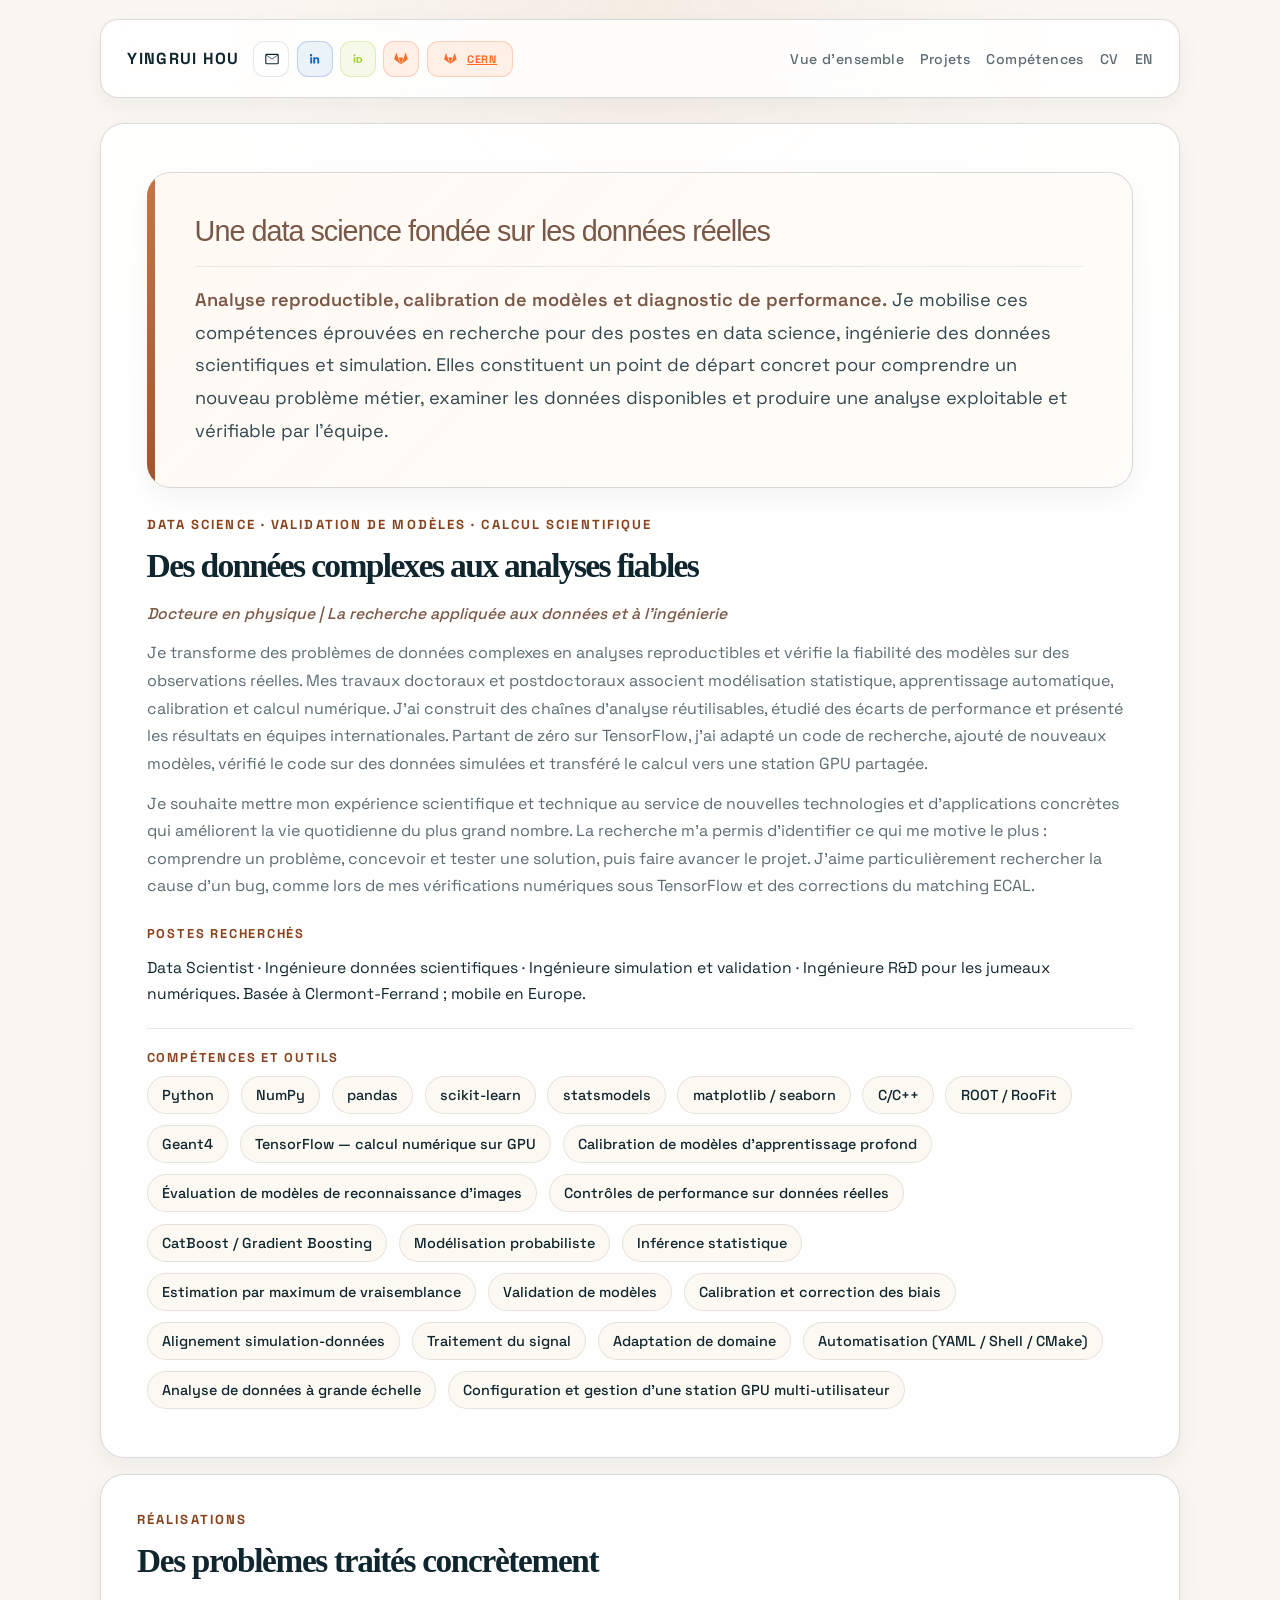
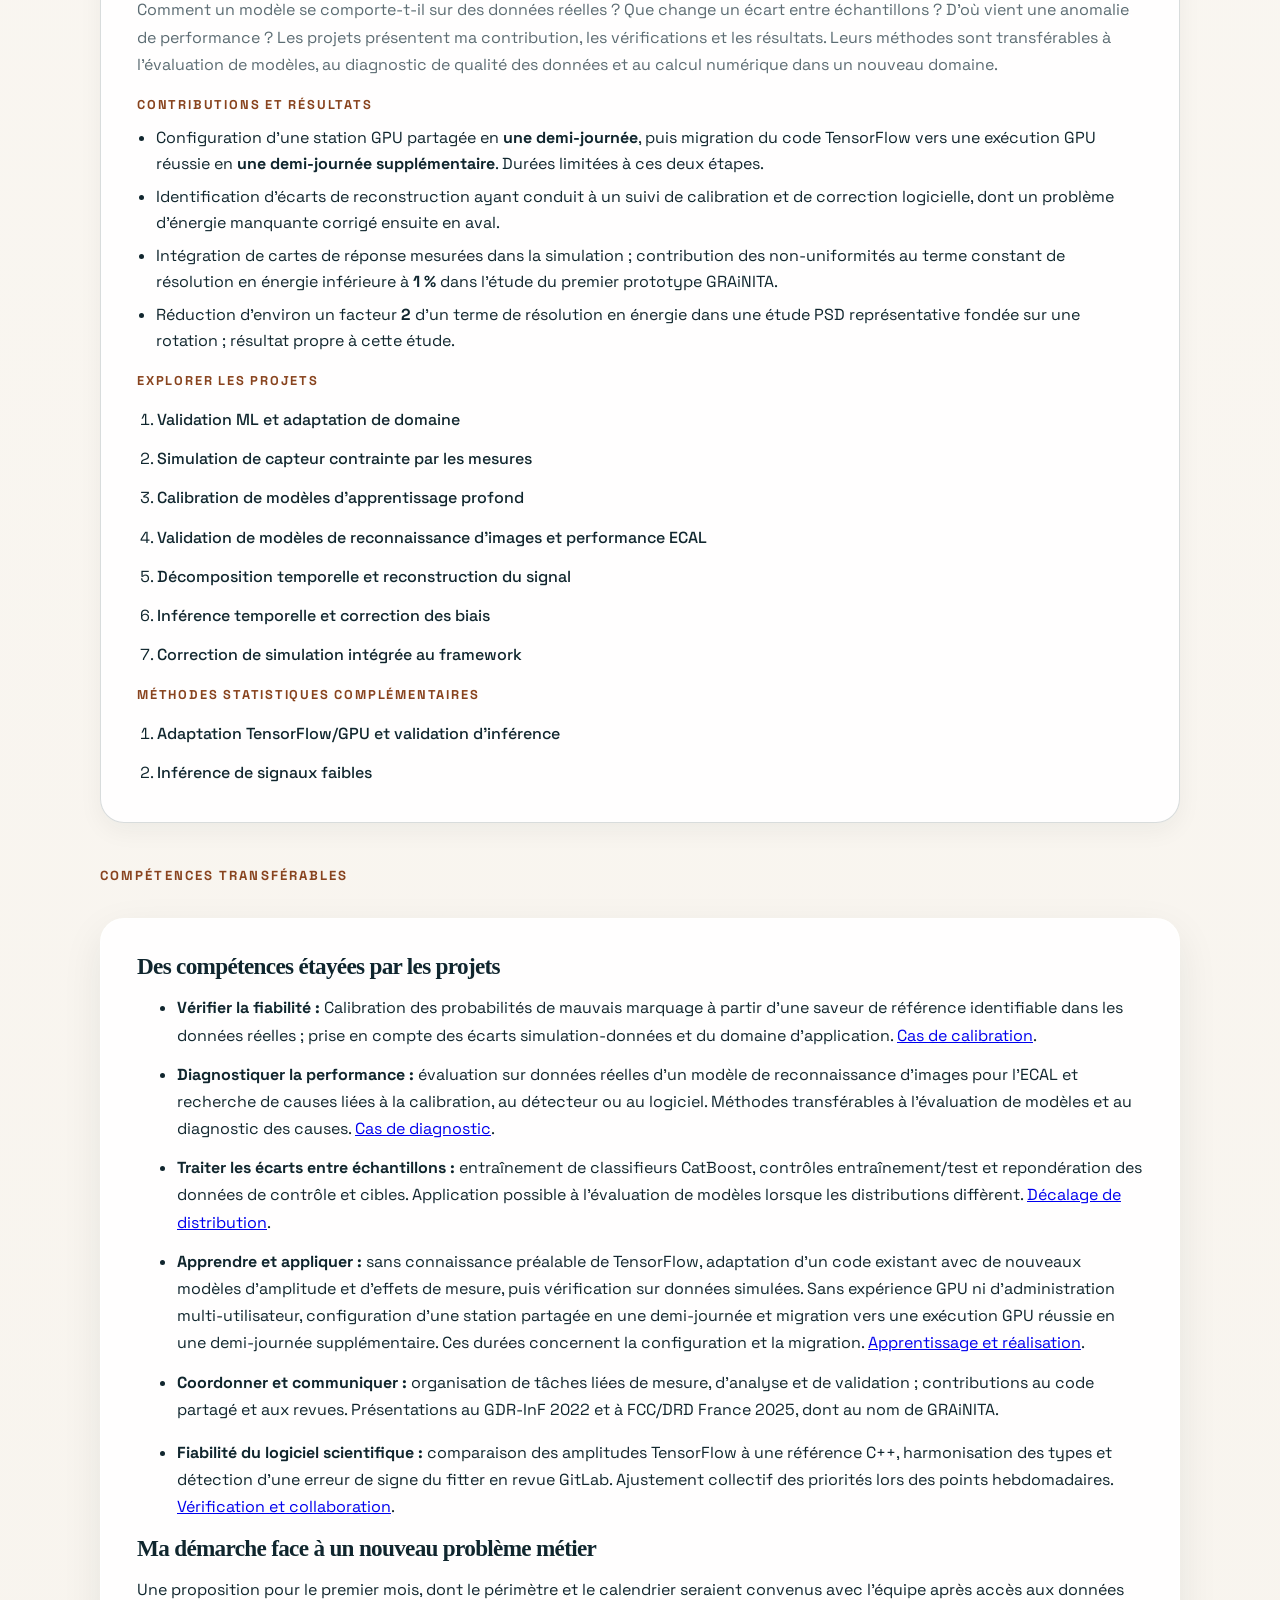
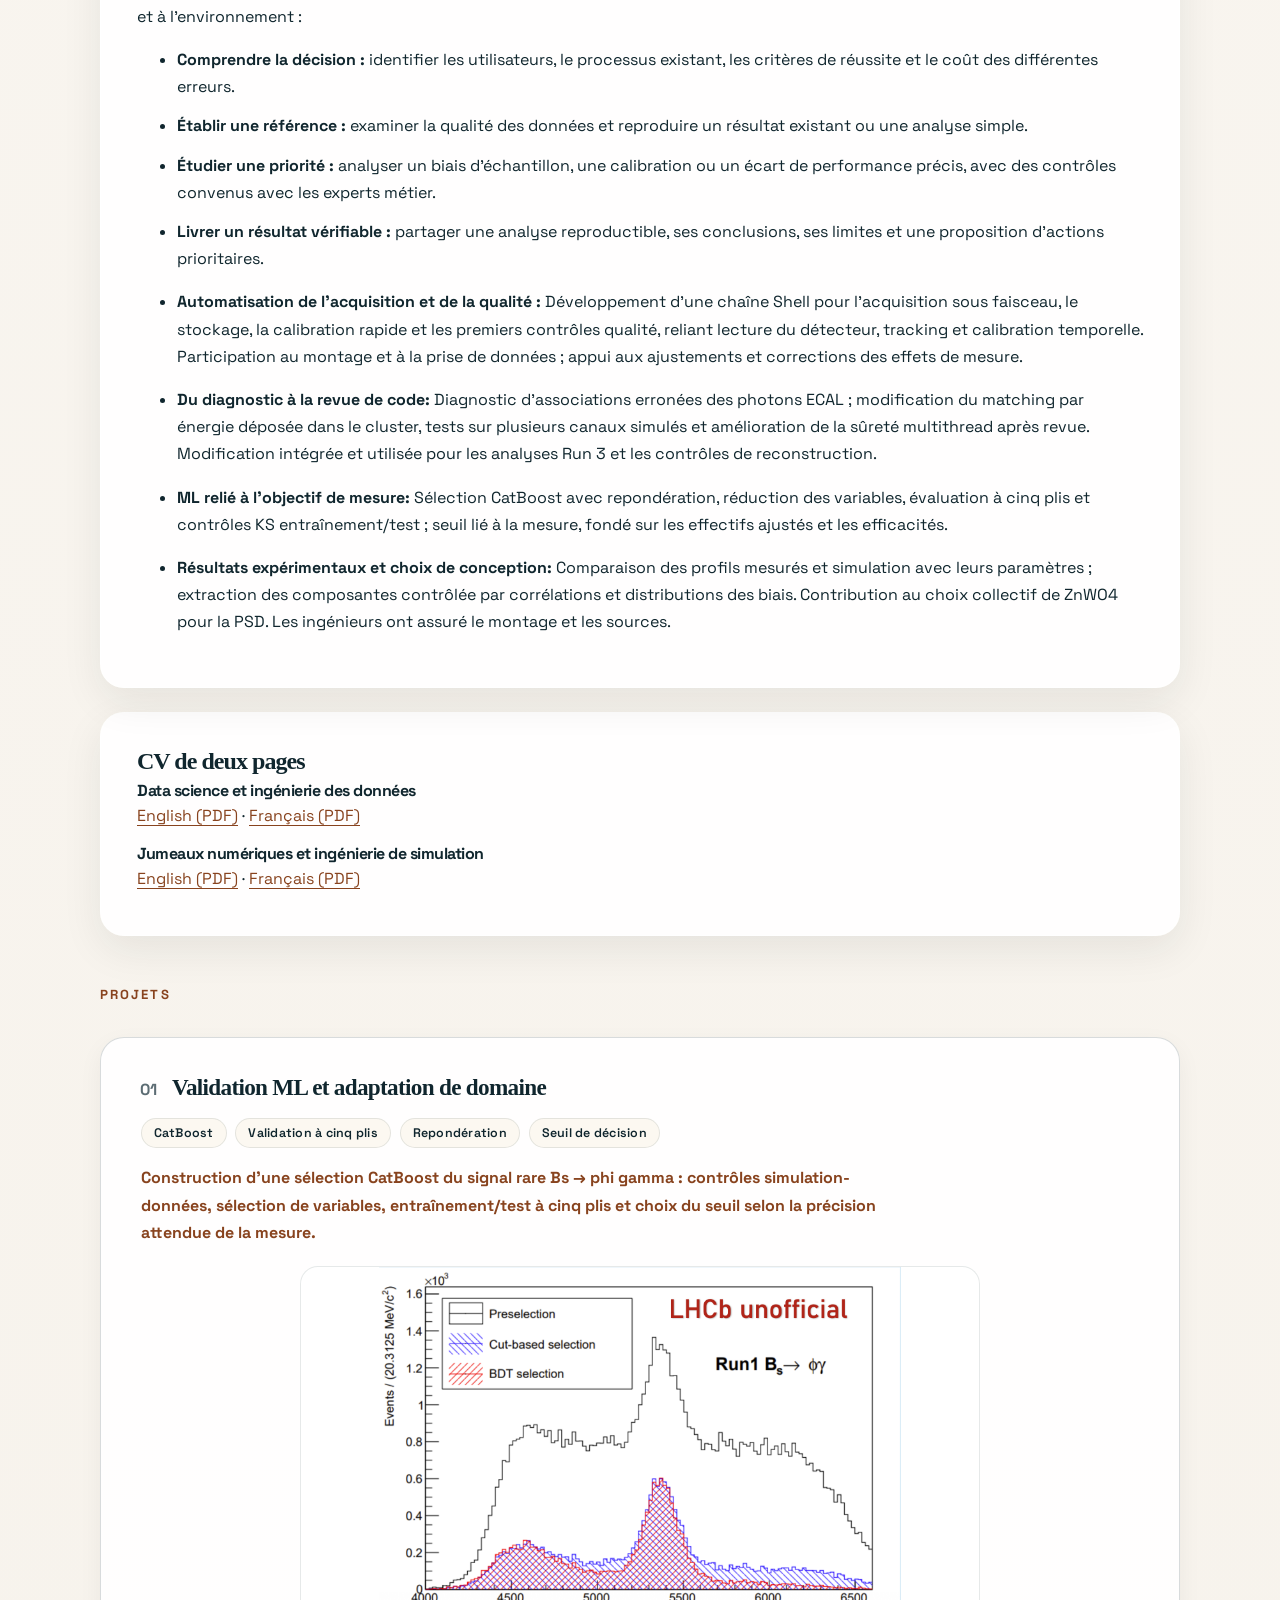
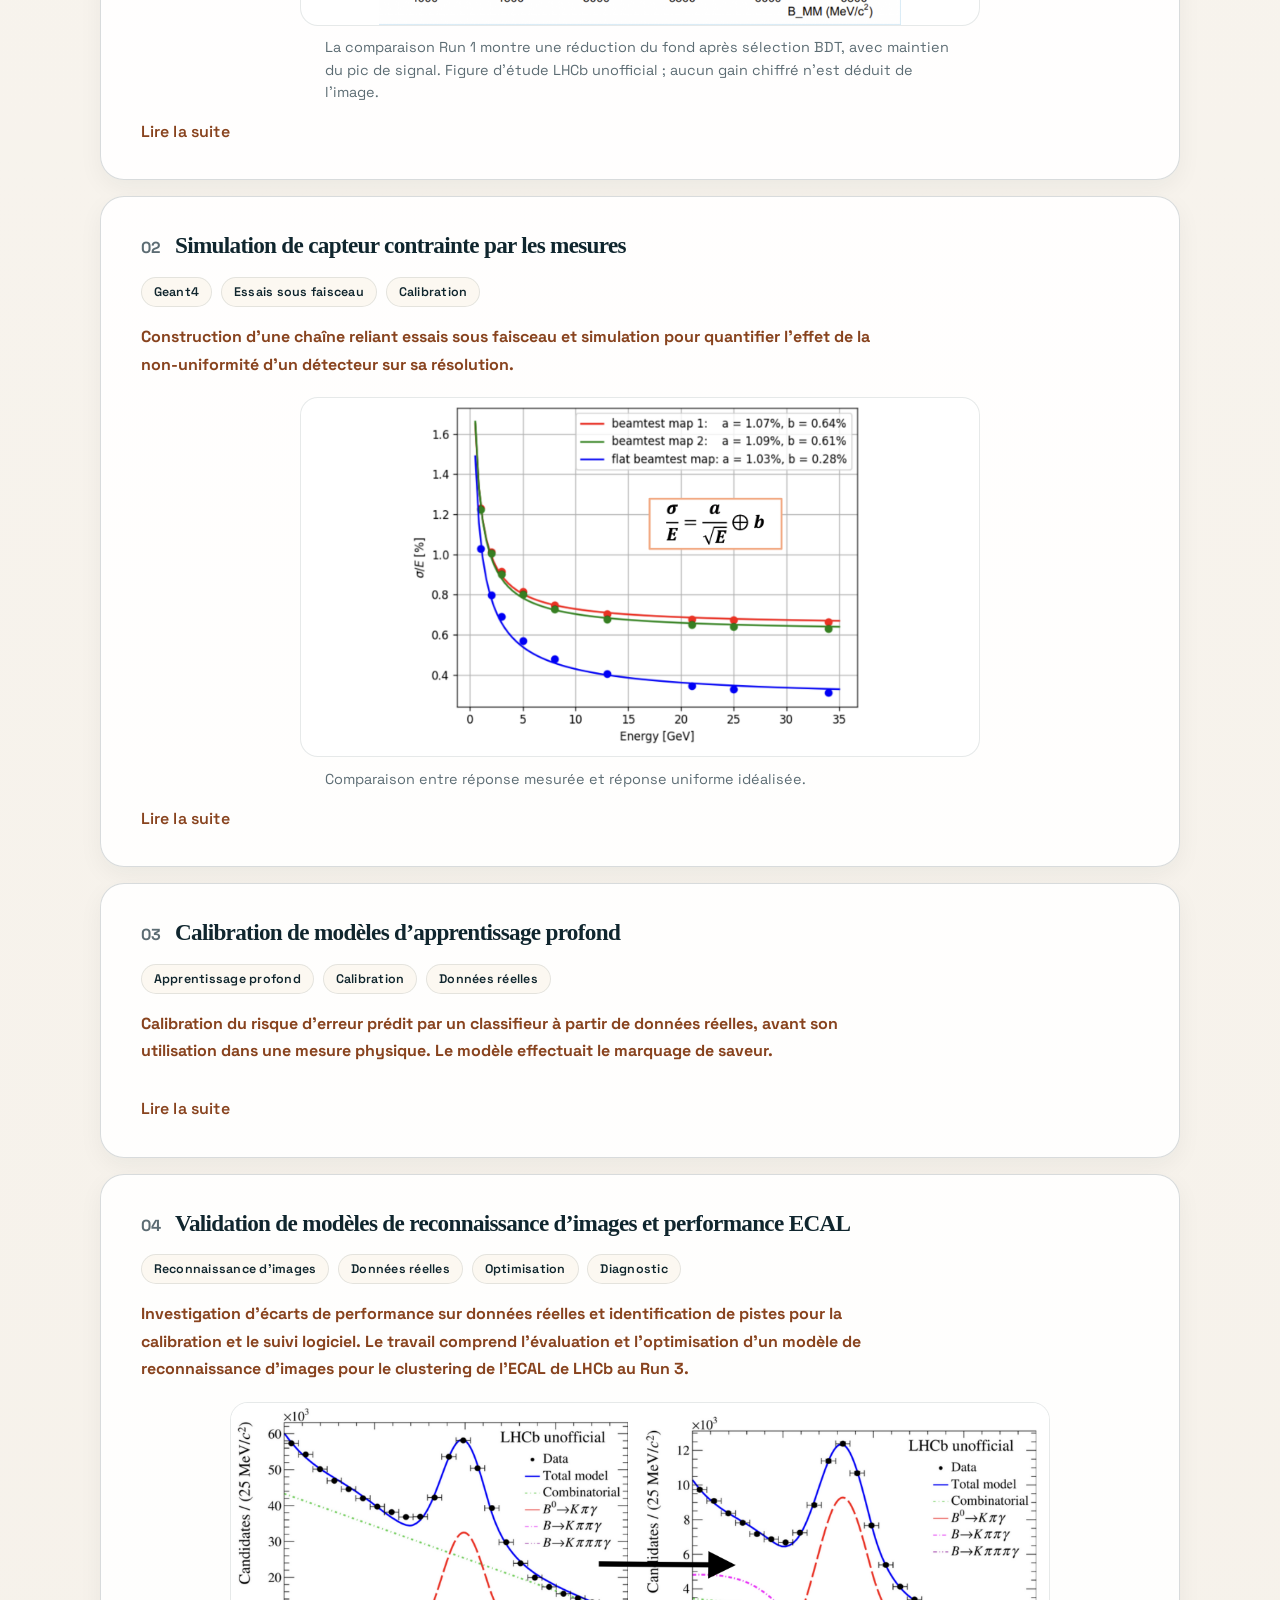
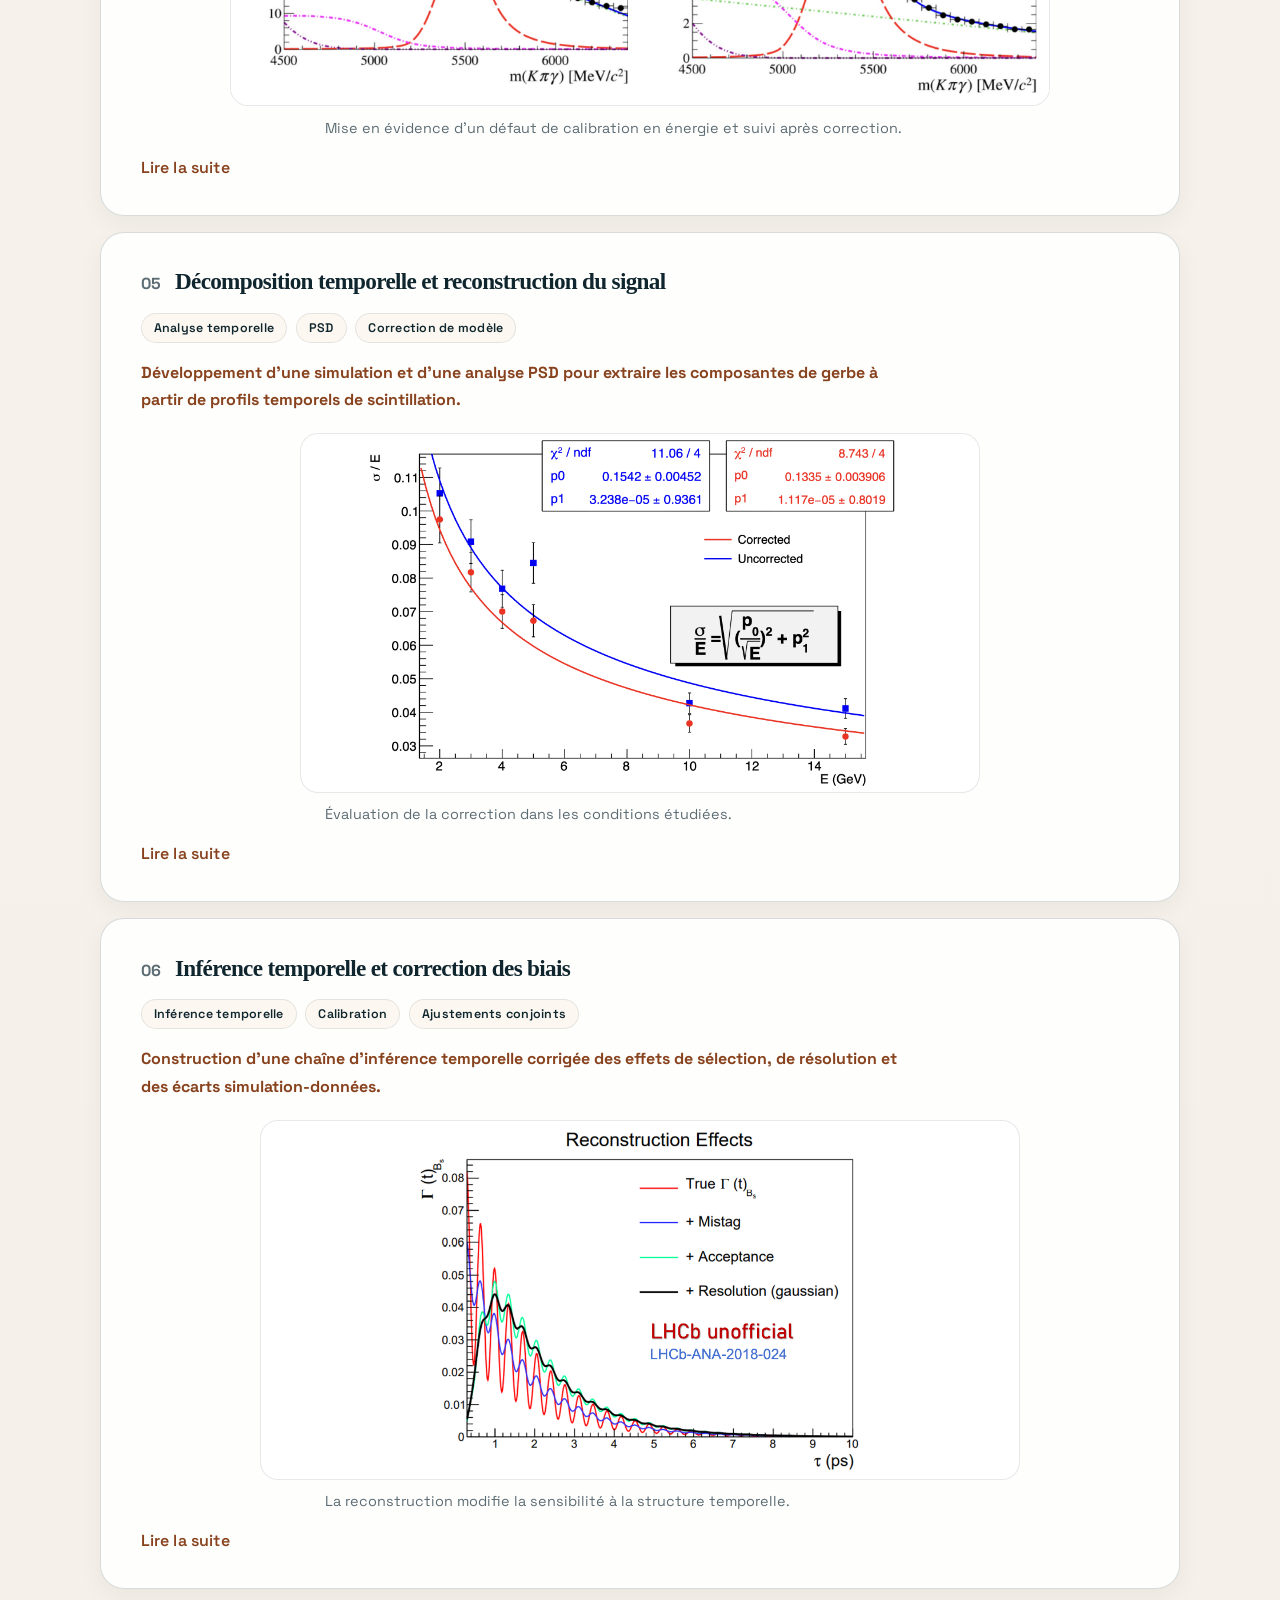
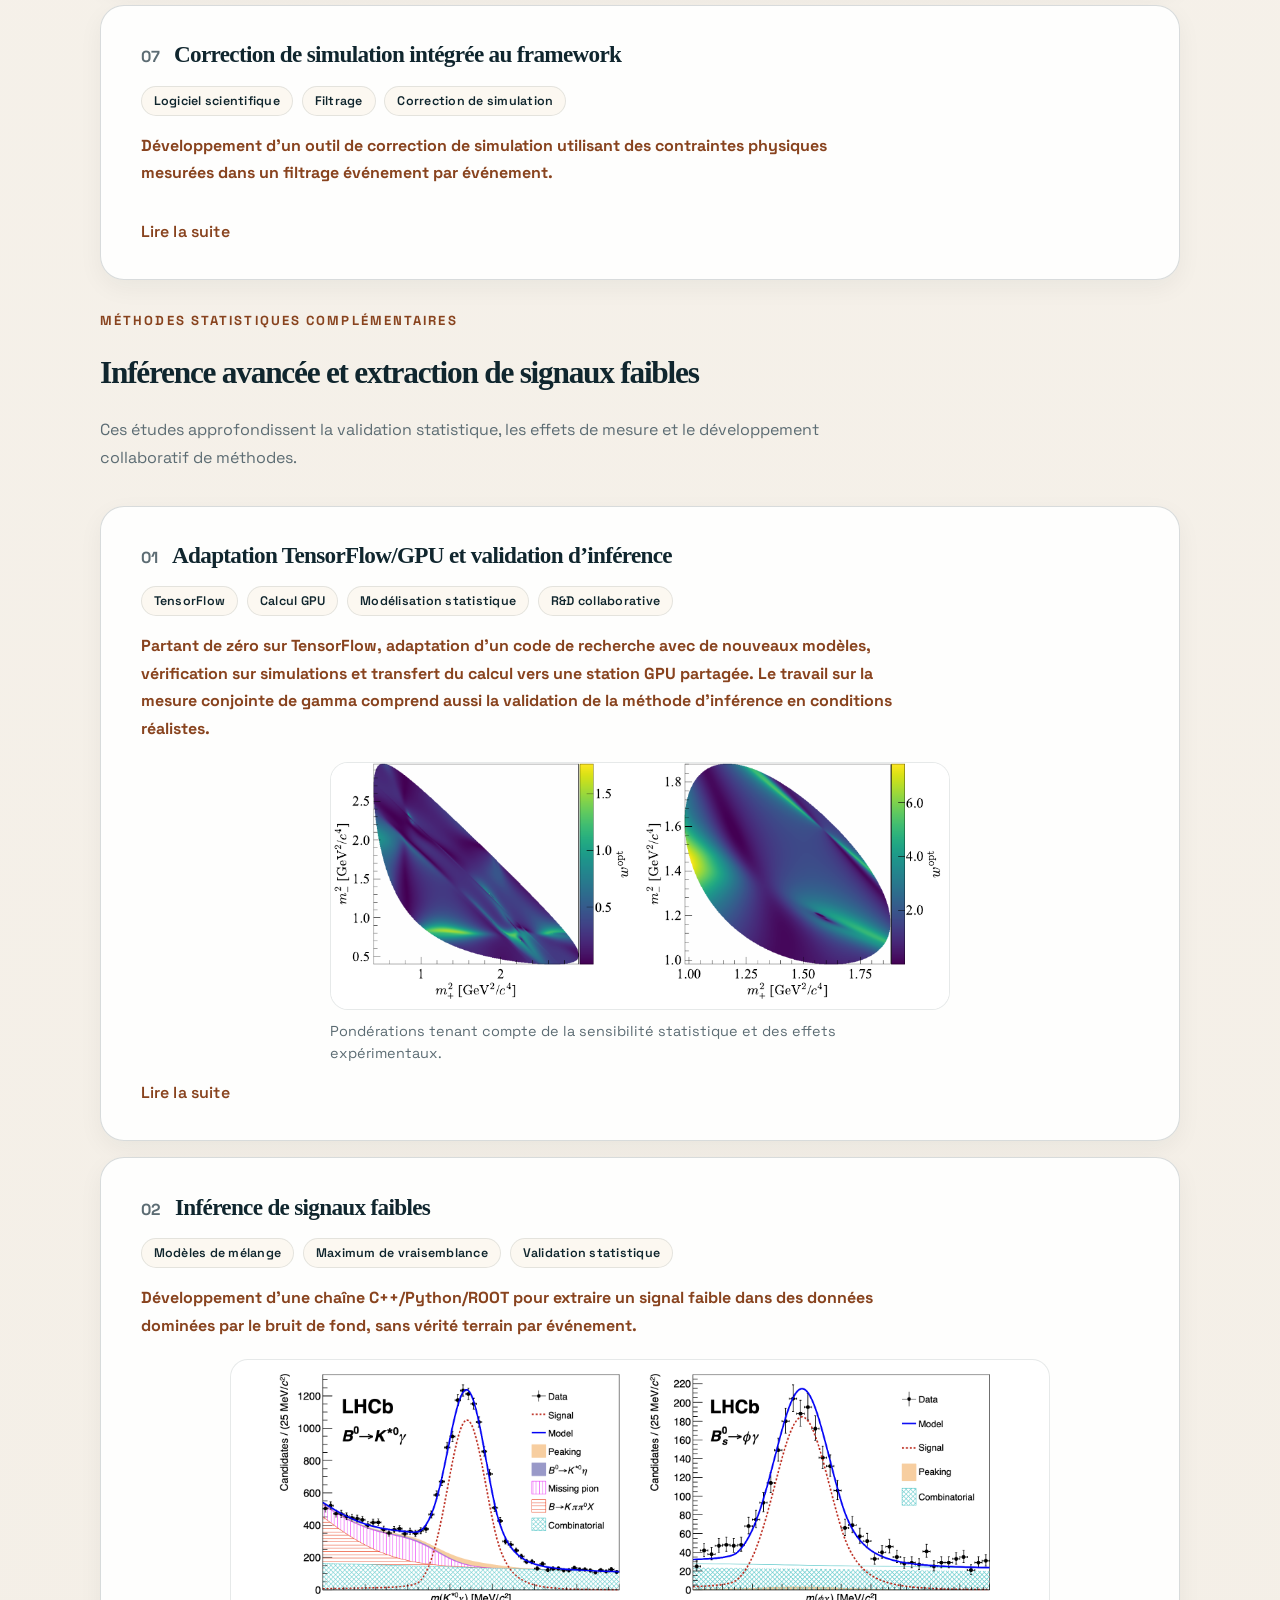
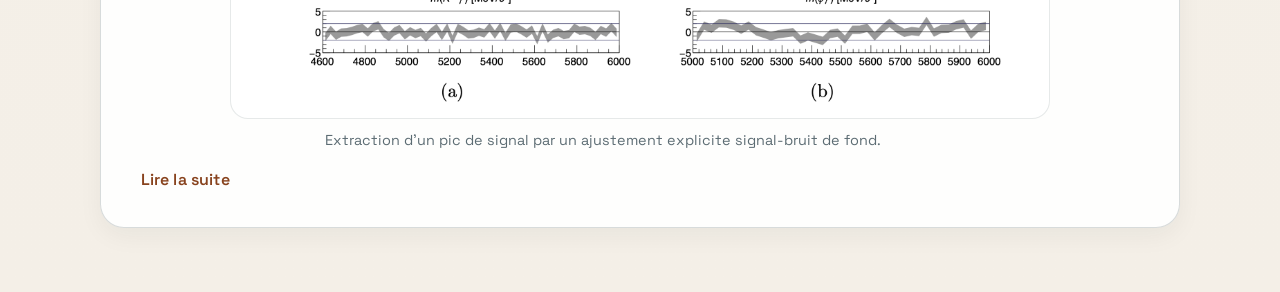
==== commit 09797e7e: "Document data-driven mistag calibration and process-specific scope" ====
--- a/index-fr.html
+++ b/index-fr.html
@@ -83,7 +83,7 @@
       <main>
         <section class="section" id="capabilities">
           <div class="section-heading"><p class="eyebrow">Compétences transférables</p></div>
-          <div class="resume-card"><h3>Des compétences étayées par les projets</h3><ul><li><strong>Vérifier la fiabilité :</strong> calibration et validation sur données réelles d’un modèle de marquage de saveur par apprentissage profond. Méthodes applicables à l’évaluation des sorties d’un modèle avant leur utilisation dans une nouvelle analyse. <a href="#work-9">Cas de calibration</a>.</li><li><strong>Diagnostiquer la performance :</strong> évaluation sur données réelles d’un modèle de reconnaissance d’images pour l’ECAL et recherche de causes liées à la calibration, au détecteur ou au logiciel. Méthodes transférables à l’évaluation de modèles et au diagnostic des causes. <a href="#work-6">Cas de diagnostic</a>.</li><li><strong>Traiter les écarts entre échantillons :</strong> entraînement de classifieurs CatBoost, contrôles entraînement/test et repondération des données de contrôle et cibles. Application possible à l’évaluation de modèles lorsque les distributions diffèrent. <a href="#work-3">Décalage de distribution</a>.</li><li><strong>Apprendre et appliquer :</strong> sans connaissance préalable de TensorFlow, adaptation d’un code existant avec de nouveaux modèles d’amplitude et d’effets de mesure, puis vérification sur données simulées. Sans expérience GPU ni d’administration multi-utilisateur, configuration d’une station partagée en une demi-journée et migration vers une exécution GPU réussie en une demi-journée supplémentaire. Ces durées concernent la configuration et la migration. <a href="#work-8">Apprentissage et réalisation</a>.</li><li><strong>Coordonner et communiquer :</strong> organisation de tâches liées de mesure, d’analyse et de validation ; contributions au code partagé et aux revues. Présentations au GDR-InF 2022 et à FCC/DRD France 2025, dont au nom de GRAiNITA.</li></ul><ul><li><strong>Fiabilité du logiciel scientifique :</strong> comparaison des amplitudes TensorFlow à une référence C++, harmonisation des types et détection d’une erreur de signe du fitter en revue GitLab. Ajustement collectif des priorités lors des points hebdomadaires. <a href="#work-8">Vérification et collaboration</a>.</li></ul><h3>Ma démarche face à un nouveau problème métier</h3><p>Une proposition pour le premier mois, dont le périmètre et le calendrier seraient convenus avec l’équipe après accès aux données et à l’environnement :</p><ul><li><strong>Comprendre la décision :</strong> identifier les utilisateurs, le processus existant, les critères de réussite et le coût des différentes erreurs.</li><li><strong>Établir une référence :</strong> examiner la qualité des données et reproduire un résultat existant ou une analyse simple.</li><li><strong>Étudier une priorité :</strong> analyser un biais d’échantillon, une calibration ou un écart de performance précis, avec des contrôles convenus avec les experts métier.</li><li><strong>Livrer un résultat vérifiable :</strong> partager une analyse reproductible, ses conclusions, ses limites et une proposition d’actions prioritaires.</li></ul><ul><li><strong>Automatisation de l’acquisition et de la qualité :</strong> Développement d’une chaîne Shell pour l’acquisition sous faisceau, le stockage, la calibration rapide et les premiers contrôles qualité, reliant lecture du détecteur, tracking et calibration temporelle. Participation au montage et à la prise de données ; appui aux ajustements et corrections des effets de mesure.</li></ul><ul><li><strong>Du diagnostic à la revue de code:</strong> Diagnostic d’associations erronées des photons ECAL ; modification du matching par énergie déposée dans le cluster, tests sur plusieurs canaux simulés et amélioration de la sûreté multithread après revue. Modification intégrée et utilisée pour les analyses Run 3 et les contrôles de reconstruction.</li></ul><ul><li><strong>ML relié à l’objectif de mesure:</strong> Sélection CatBoost avec repondération, réduction des variables, évaluation à cinq plis et contrôles KS entraînement/test ; seuil lié à la mesure, fondé sur les effectifs ajustés et les efficacités.</li></ul><ul><li><strong>Résultats expérimentaux et choix de conception:</strong> Comparaison des profils mesurés et simulation avec leurs paramètres ; extraction des composantes contrôlée par corrélations et distributions des biais. Contribution au choix collectif de ZnWO4 pour la PSD. Les ingénieurs ont assuré le montage et les sources.</li></ul></div>
+          <div class="resume-card"><h3>Des compétences étayées par les projets</h3><ul><li><strong>Vérifier la fiabilité :</strong> Calibration des probabilités de mauvais marquage à partir d’une saveur de référence identifiable dans les données réelles ; prise en compte des écarts simulation-données et du domaine d’application. <a href="#work-9">Cas de calibration</a>.</li><li><strong>Diagnostiquer la performance :</strong> évaluation sur données réelles d’un modèle de reconnaissance d’images pour l’ECAL et recherche de causes liées à la calibration, au détecteur ou au logiciel. Méthodes transférables à l’évaluation de modèles et au diagnostic des causes. <a href="#work-6">Cas de diagnostic</a>.</li><li><strong>Traiter les écarts entre échantillons :</strong> entraînement de classifieurs CatBoost, contrôles entraînement/test et repondération des données de contrôle et cibles. Application possible à l’évaluation de modèles lorsque les distributions diffèrent. <a href="#work-3">Décalage de distribution</a>.</li><li><strong>Apprendre et appliquer :</strong> sans connaissance préalable de TensorFlow, adaptation d’un code existant avec de nouveaux modèles d’amplitude et d’effets de mesure, puis vérification sur données simulées. Sans expérience GPU ni d’administration multi-utilisateur, configuration d’une station partagée en une demi-journée et migration vers une exécution GPU réussie en une demi-journée supplémentaire. Ces durées concernent la configuration et la migration. <a href="#work-8">Apprentissage et réalisation</a>.</li><li><strong>Coordonner et communiquer :</strong> organisation de tâches liées de mesure, d’analyse et de validation ; contributions au code partagé et aux revues. Présentations au GDR-InF 2022 et à FCC/DRD France 2025, dont au nom de GRAiNITA.</li></ul><ul><li><strong>Fiabilité du logiciel scientifique :</strong> comparaison des amplitudes TensorFlow à une référence C++, harmonisation des types et détection d’une erreur de signe du fitter en revue GitLab. Ajustement collectif des priorités lors des points hebdomadaires. <a href="#work-8">Vérification et collaboration</a>.</li></ul><h3>Ma démarche face à un nouveau problème métier</h3><p>Une proposition pour le premier mois, dont le périmètre et le calendrier seraient convenus avec l’équipe après accès aux données et à l’environnement :</p><ul><li><strong>Comprendre la décision :</strong> identifier les utilisateurs, le processus existant, les critères de réussite et le coût des différentes erreurs.</li><li><strong>Établir une référence :</strong> examiner la qualité des données et reproduire un résultat existant ou une analyse simple.</li><li><strong>Étudier une priorité :</strong> analyser un biais d’échantillon, une calibration ou un écart de performance précis, avec des contrôles convenus avec les experts métier.</li><li><strong>Livrer un résultat vérifiable :</strong> partager une analyse reproductible, ses conclusions, ses limites et une proposition d’actions prioritaires.</li></ul><ul><li><strong>Automatisation de l’acquisition et de la qualité :</strong> Développement d’une chaîne Shell pour l’acquisition sous faisceau, le stockage, la calibration rapide et les premiers contrôles qualité, reliant lecture du détecteur, tracking et calibration temporelle. Participation au montage et à la prise de données ; appui aux ajustements et corrections des effets de mesure.</li></ul><ul><li><strong>Du diagnostic à la revue de code:</strong> Diagnostic d’associations erronées des photons ECAL ; modification du matching par énergie déposée dans le cluster, tests sur plusieurs canaux simulés et amélioration de la sûreté multithread après revue. Modification intégrée et utilisée pour les analyses Run 3 et les contrôles de reconstruction.</li></ul><ul><li><strong>ML relié à l’objectif de mesure:</strong> Sélection CatBoost avec repondération, réduction des variables, évaluation à cinq plis et contrôles KS entraînement/test ; seuil lié à la mesure, fondé sur les effectifs ajustés et les efficacités.</li></ul><ul><li><strong>Résultats expérimentaux et choix de conception:</strong> Comparaison des profils mesurés et simulation avec leurs paramètres ; extraction des composantes contrôlée par corrélations et distributions des biais. Contribution au choix collectif de ZnWO4 pour la PSD. Les ingénieurs ont assuré le montage et les sources.</li></ul></div>
         </section>
         <section class="resume-card cv-downloads" aria-label="CV de deux pages"><h2>CV de deux pages</h2><div class="cv-download"><h3>Data science et ingénierie des données</h3><p><a href="assets/cv/CV_YingruiHou_DataScience_EN.pdf" download>English (PDF)</a> · <a href="assets/cv/CV_YingruiHou_DataScience_FR.pdf" download>Français (PDF)</a></p></div><div class="cv-download"><h3>Jumeaux numériques et ingénierie de simulation</h3><p><a href="assets/cv/CV_YingruiHou_DigitalTwin_EN.pdf" download>English (PDF)</a> · <a href="assets/cv/CV_YingruiHou_DigitalTwin_FR.pdf" download>Français (PDF)</a></p></div></section>
         <section class="section" id="selected-work">
@@ -141,11 +141,11 @@
   </div>
   <div class="case-tags" aria-label="Compétences et outils utilisés"><span class="case-tag">Apprentissage profond</span><span class="case-tag">Calibration</span><span class="case-tag">Données réelles</span></div>
   <div class="case-preview">
-    <p><strong>Vérification et calibration des sorties d’un classifieur appris sur des données réelles, en vue de l’analyse ultérieure. Le modèle réalise le marquage de saveur en physique des particules.</strong></p>
-
-  </div>
-  <div class="case-details" hidden>
-    <h3>Contribution</h3><ul><li>Calibration et validation du modèle à partir de contrôles sur données réelles pour son utilisation ultérieure en analyse physique.</li><li>Participation aux discussions de construction et d’entraînement du modèle en lien avec les besoins de calibration et de validation.</li><li>Connaissance du processus d’entraînement acquise au cours de ces discussions ; sans réalisation de l’entraînement du modèle.</li></ul><h3>Transfert vers l’ingénierie</h3><p>Vérification du comportement d’un modèle appris à partir de mesures, calibration de ses sorties et collaboration avec les équipes de développement. La contribution pratique porte sur la calibration et la validation.</p>
+    <p><strong>Calibration du risque d’erreur prédit par un classifieur à partir de données réelles, avant son utilisation dans une mesure physique. Le modèle effectuait le marquage de saveur.</strong></p>
+
+  </div>
+  <div class="case-details" hidden>
+    <h3>Problème et domaine d’application</h3><p>Le modèle fournissait une décision de saveur (−1, 0 ou +1) et une probabilité estimée de mauvais marquage comprise entre 0 et 0,5. Son entraînement reposait sur des échantillons simulés d’un processus particulier. Les écarts entre simulation et données de collision réelles nécessitaient une calibration de cette probabilité.</p><p>Ces écarts dépendent du processus cible : la calibration ne peut pas être supposée universelle pour d’autres signaux.</p><h3>Contribution personnelle</h3><ul><li>Utilisation d’un processus de référence dont la saveur était identifiable dans les données reconstruites ; comparaison avec la décision du modèle pour calibrer la probabilité estimée de mauvais marquage.</li><li>Calibration à partir des données pour l’analyse du signal, afin de traiter l’influence d’estimations mal calibrées sur la mesure finale.</li><li>Participation aux discussions de construction et d’entraînement pour préparer la calibration et la validation ; sans réalisation de l’entraînement du modèle.</li></ul><h3>Transfert vers l’ingénierie</h3><p>Calibrer la confiance d’un modèle à partir d’observations, reconnaître les écarts simulation-données et vérifier le domaine d’application d’une calibration avant son transfert. Cette expérience porte sur la calibration des sorties d’un modèle pour l’analyse scientifique.</p>
   <p class="case-meta"><strong>Méthodes :</strong> contrôles sur données réelles, calibration du marquage de saveur, revue collaborative</p>
   <p class="impact-note"><strong>Résultat :</strong> calibration et validation d’un modèle de marquage de saveur pour l’analyse physique.</p>
   <p class="impact">Applications en ingénierie : ML appliqué | Validation de modèles | Analyse scientifique</p>
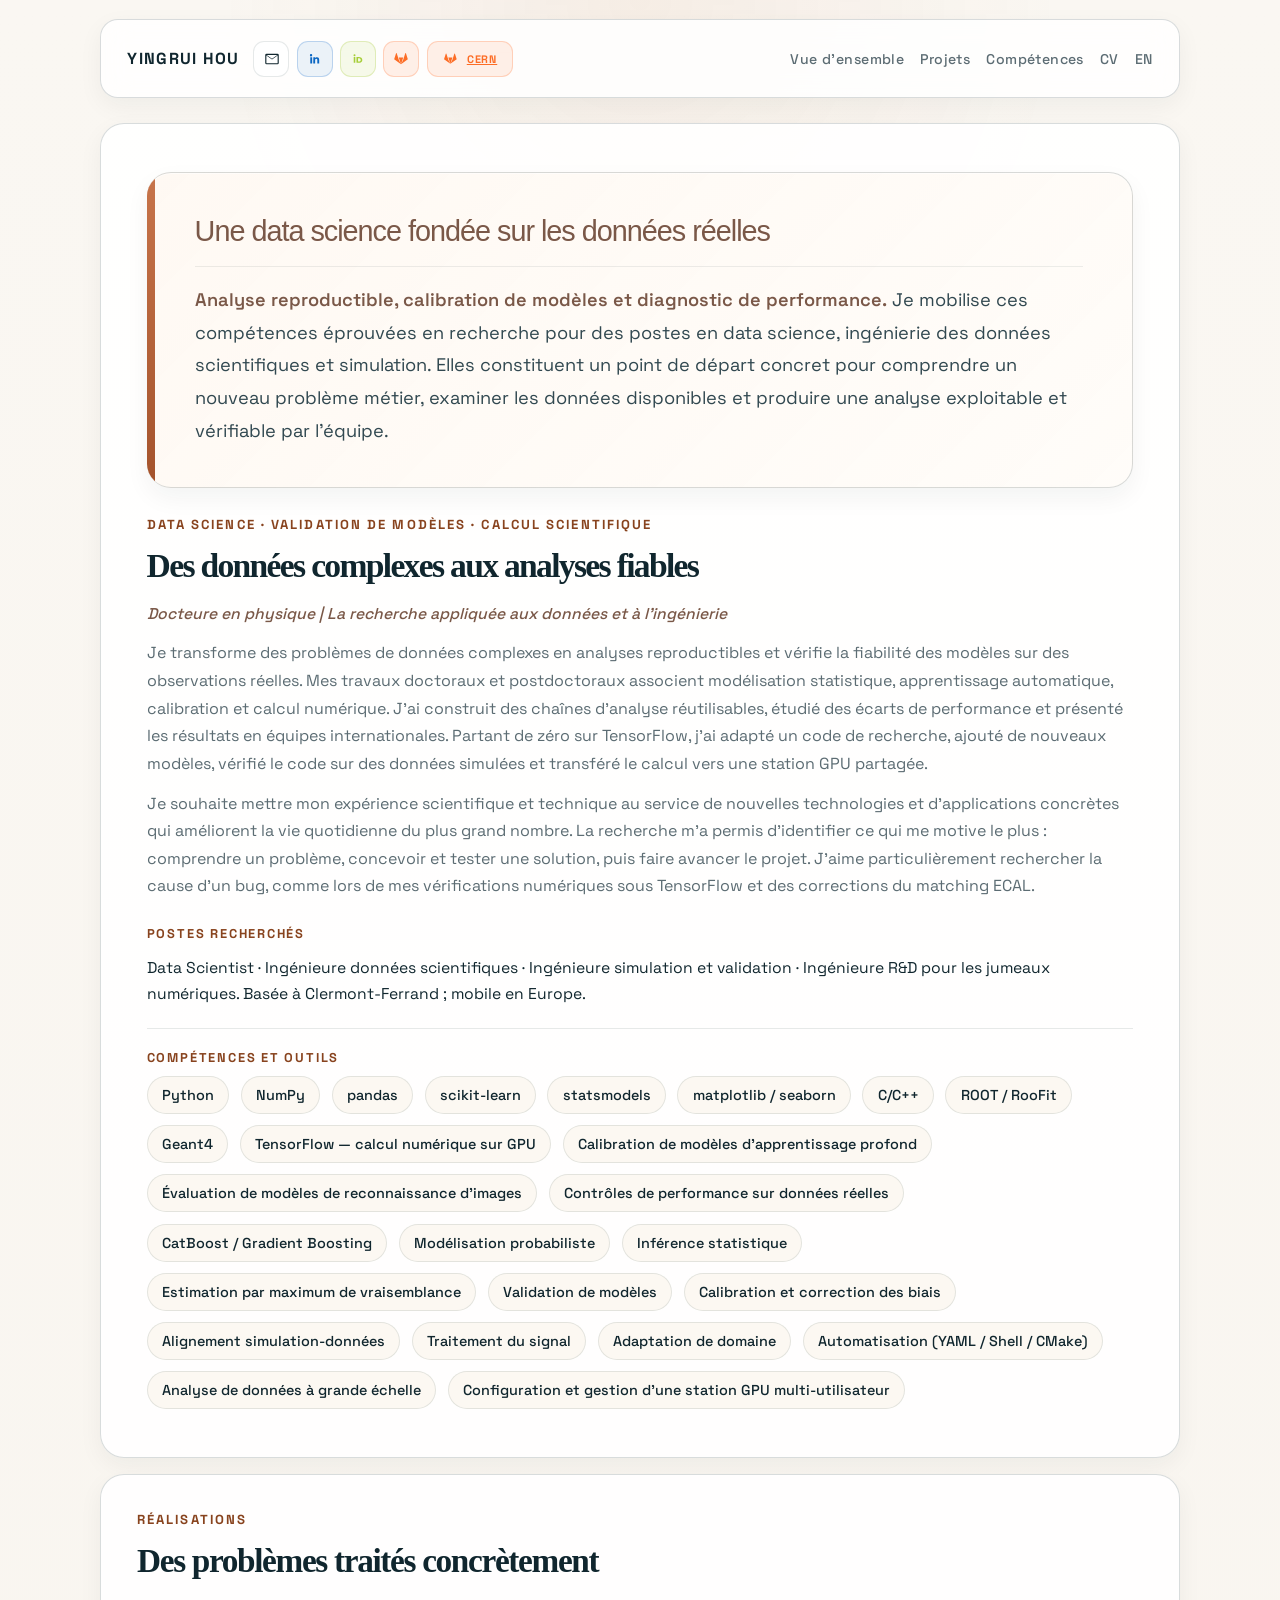
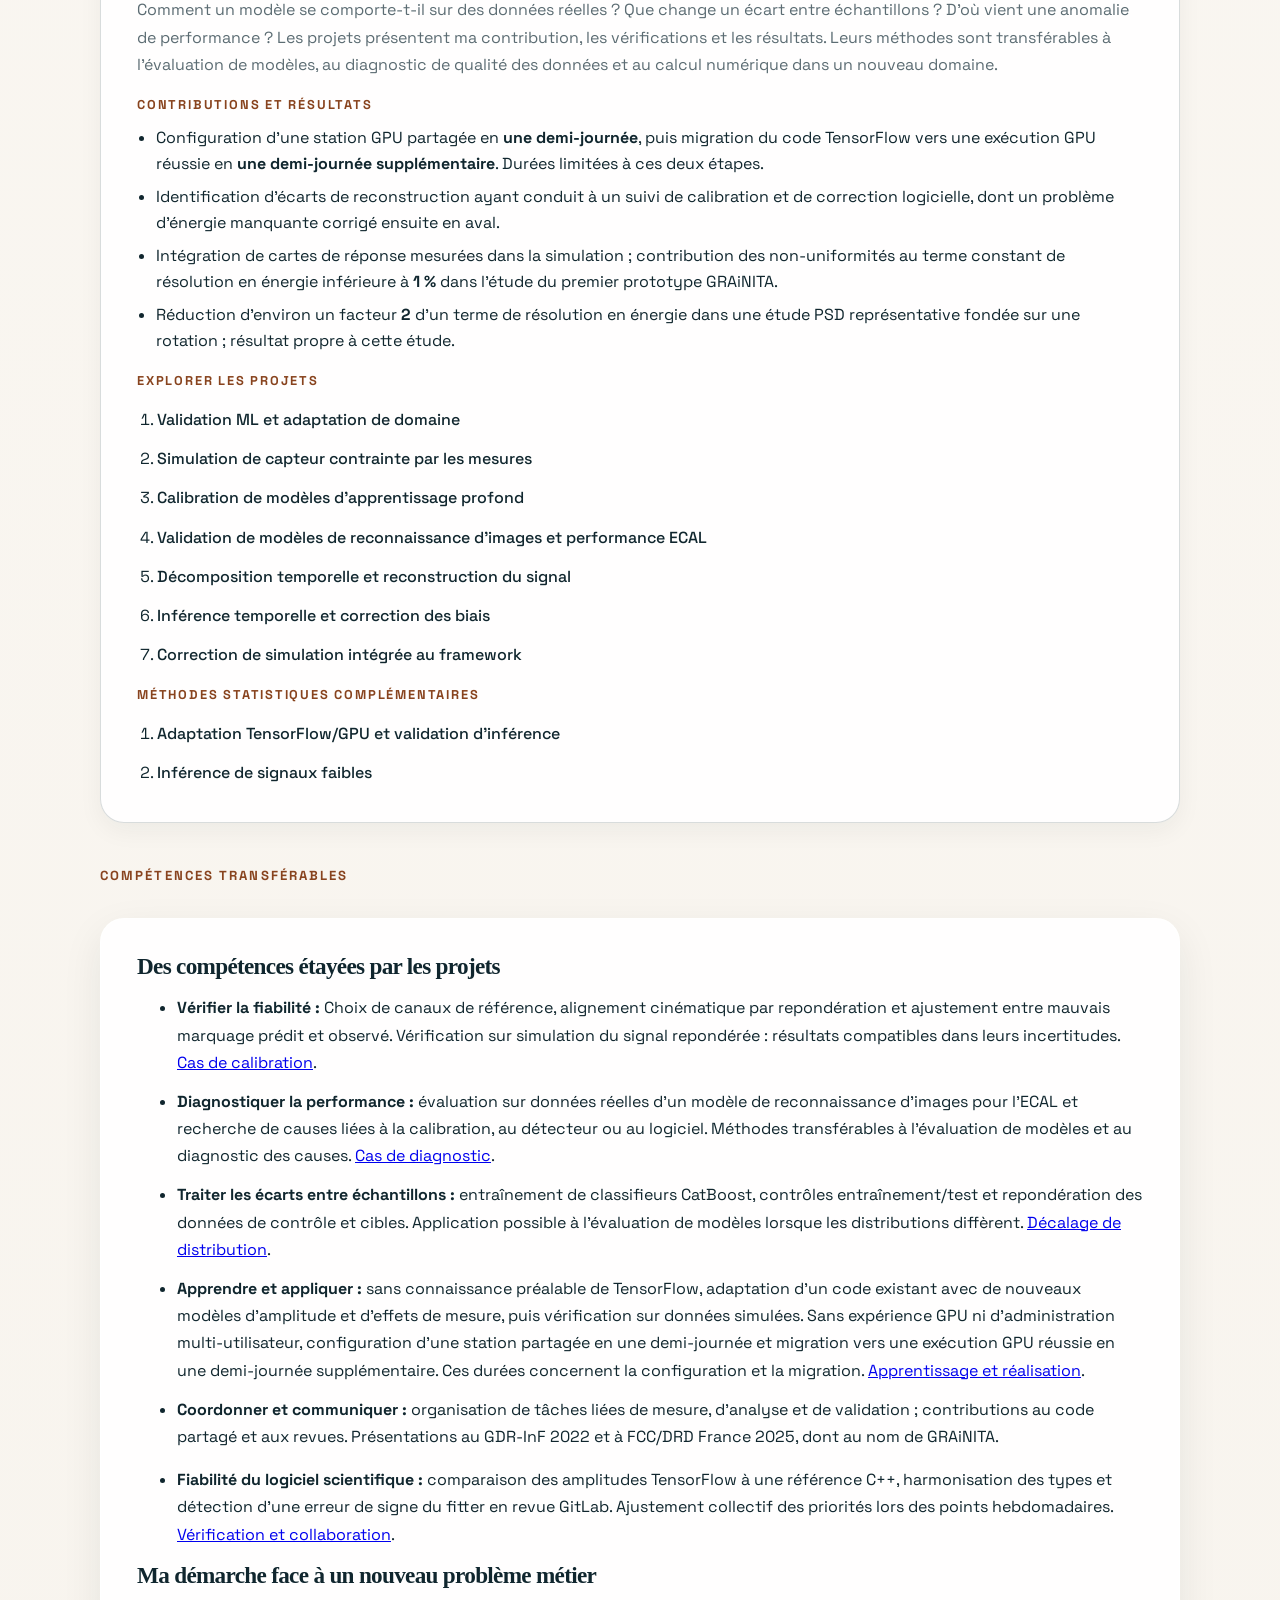
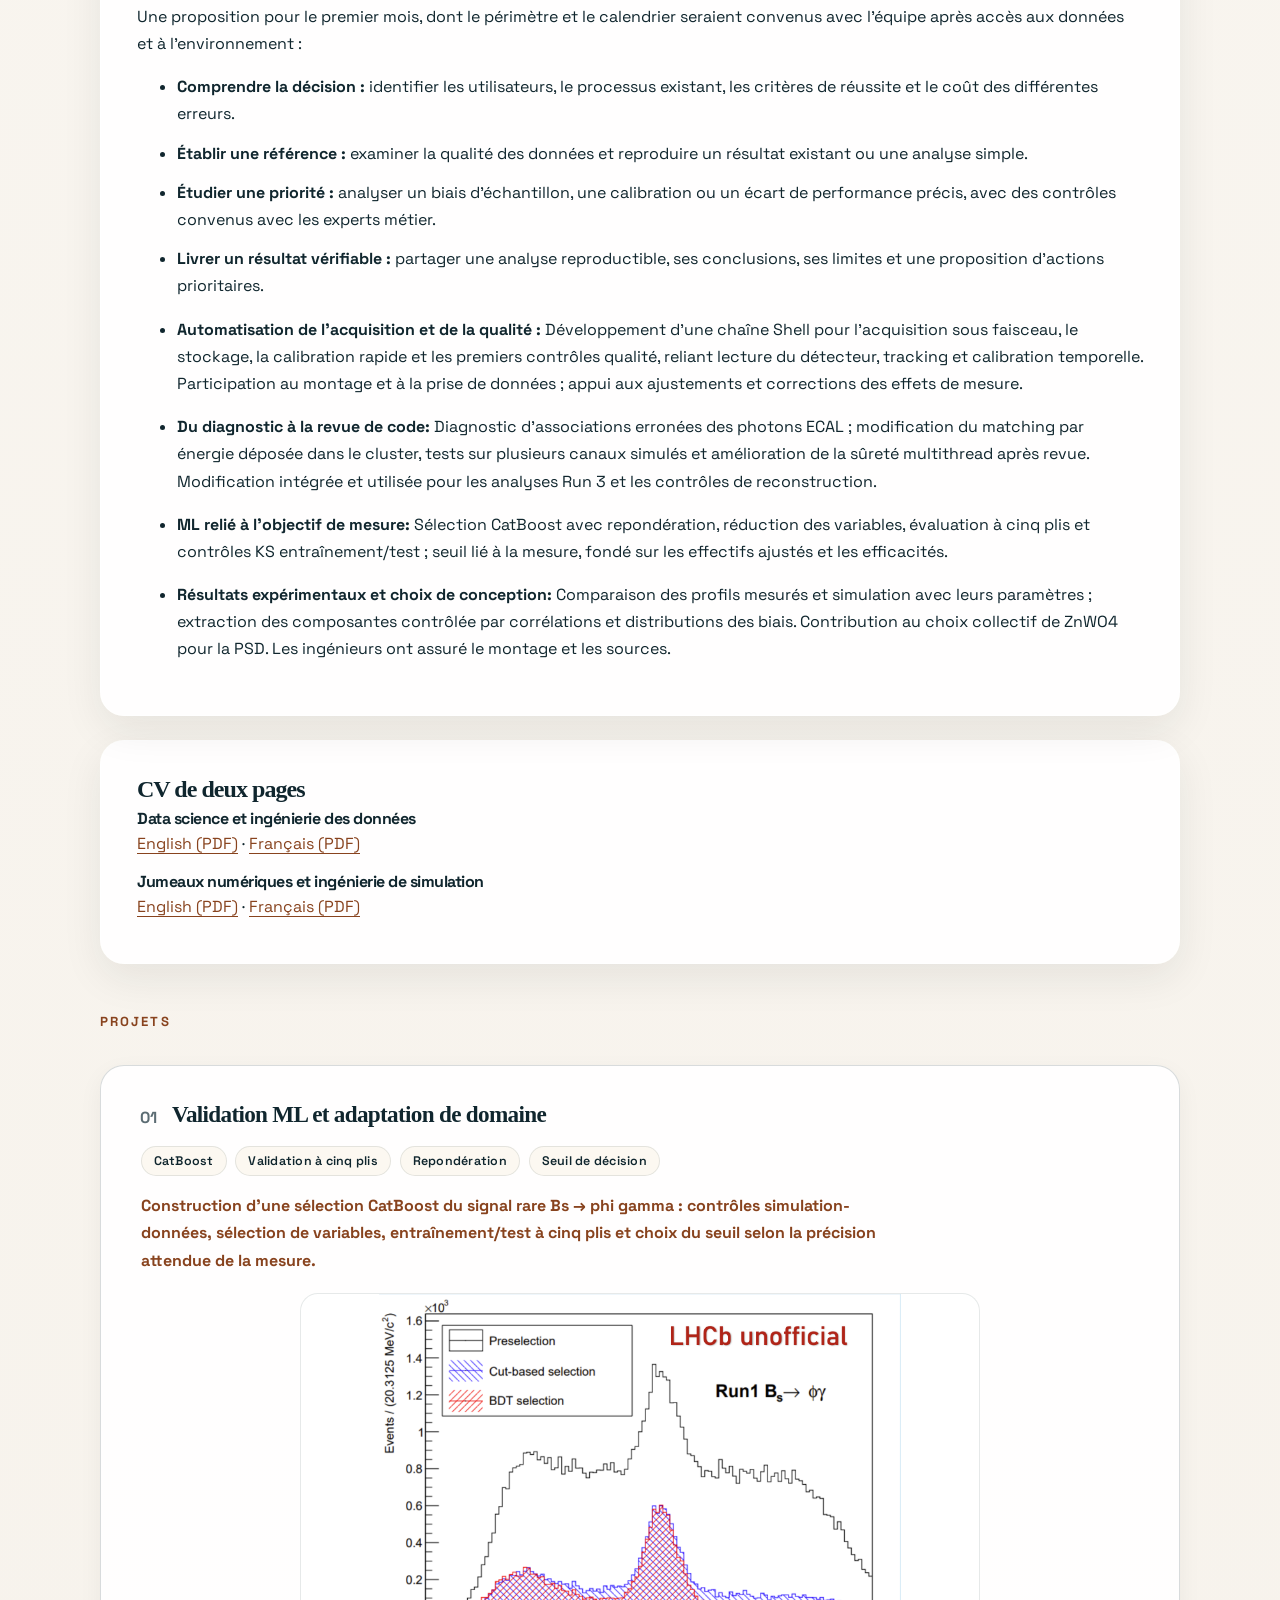
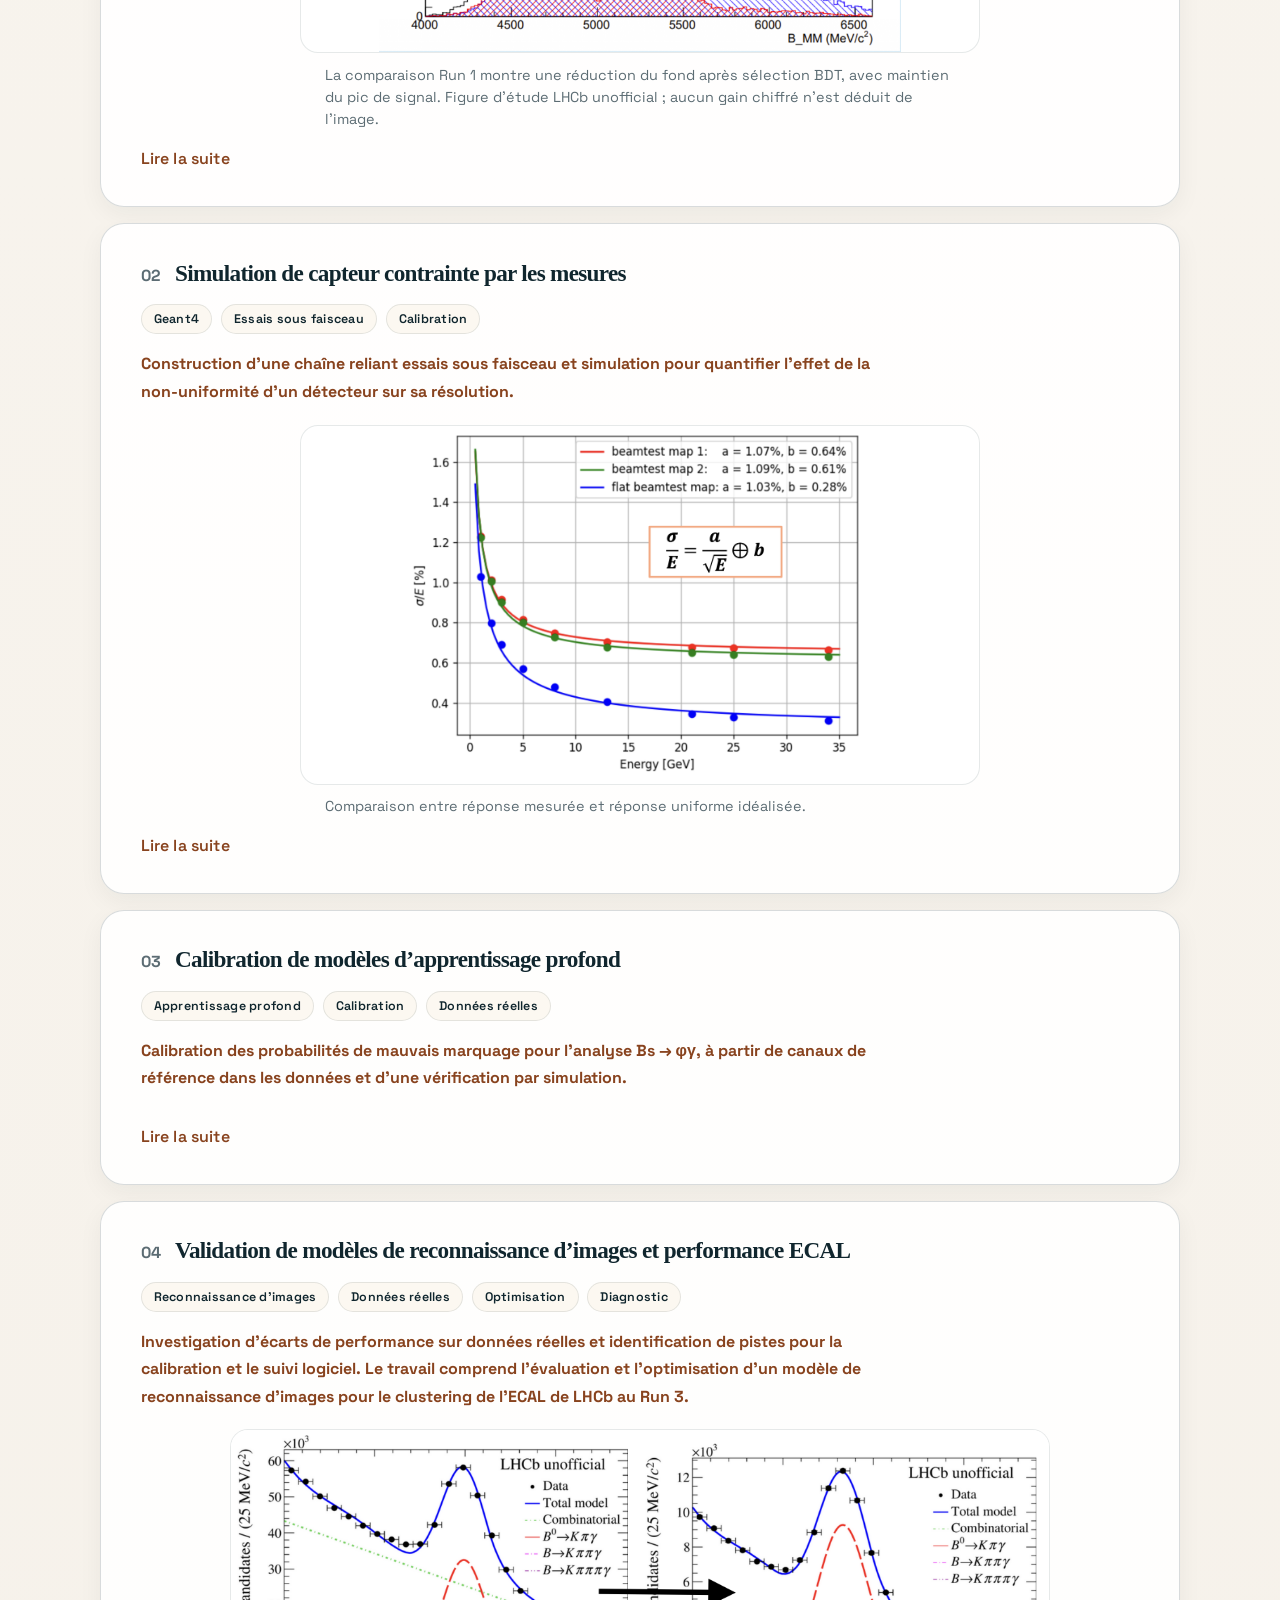
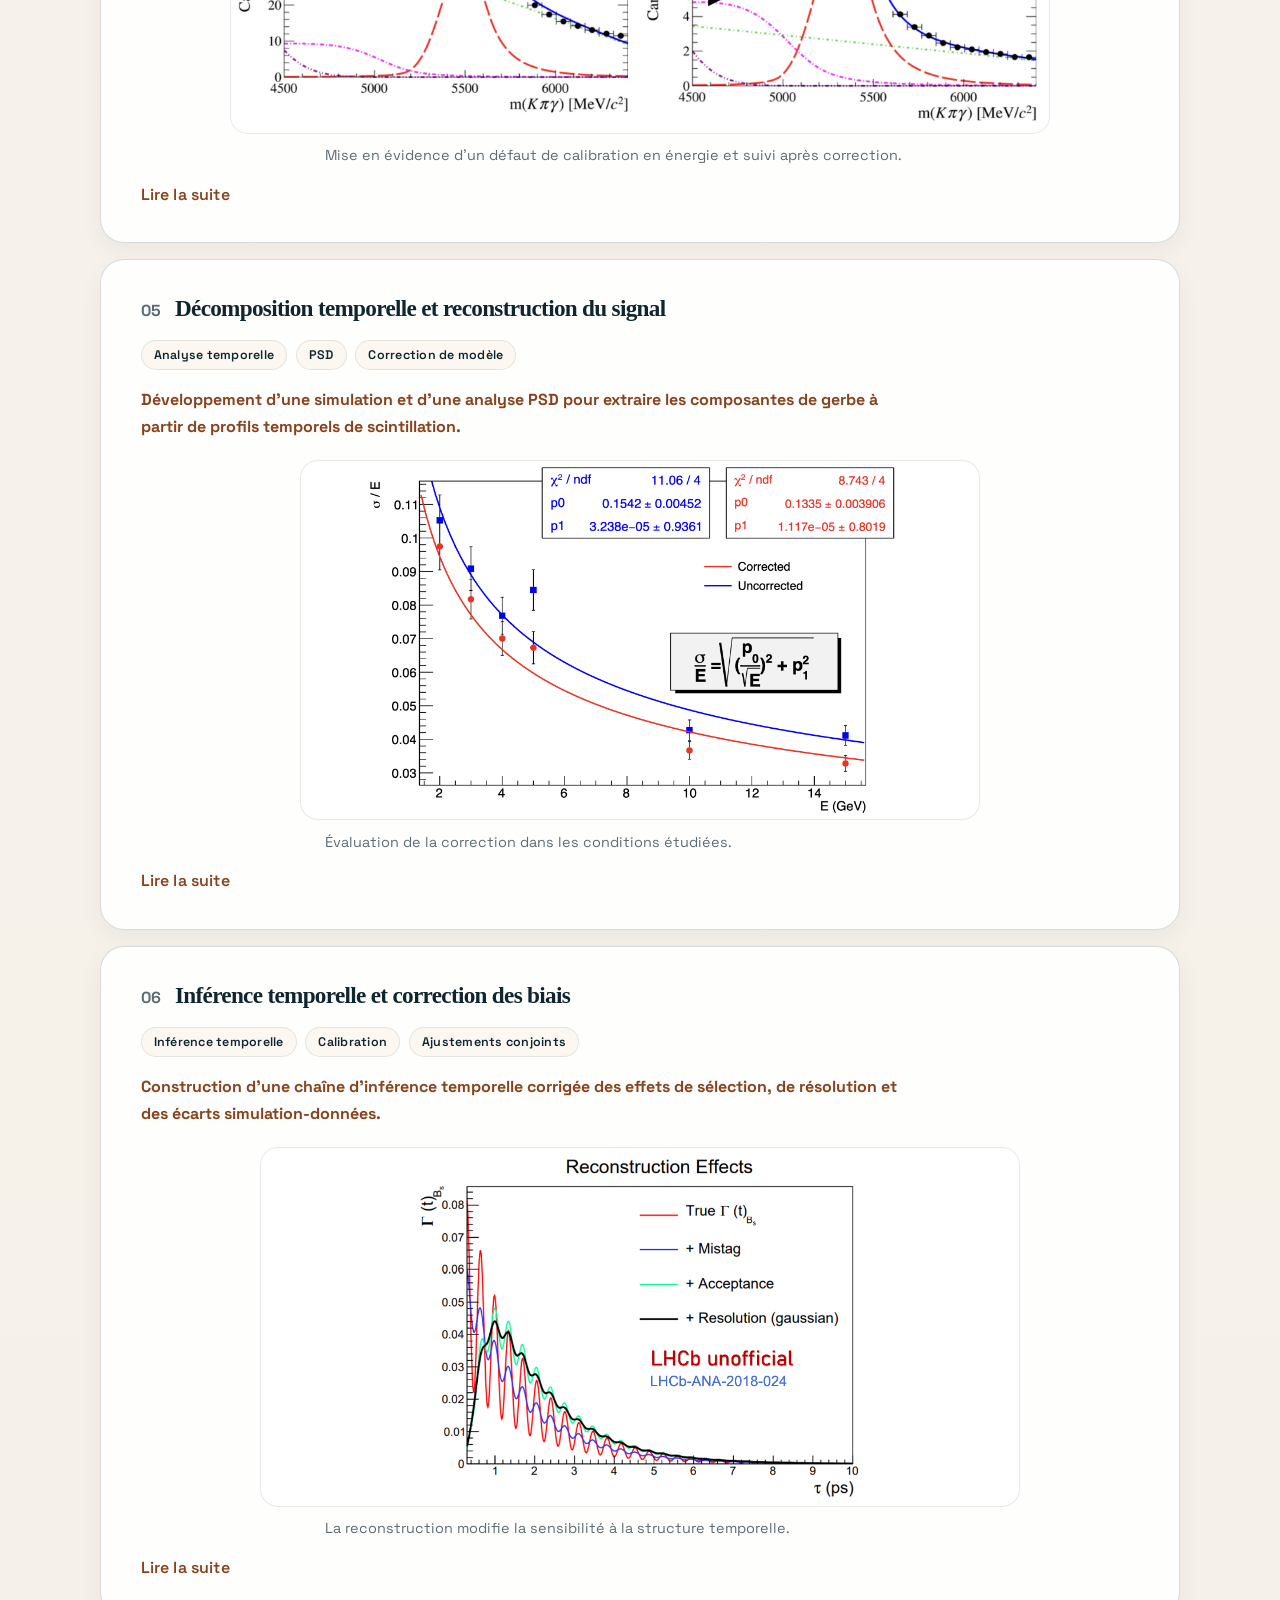
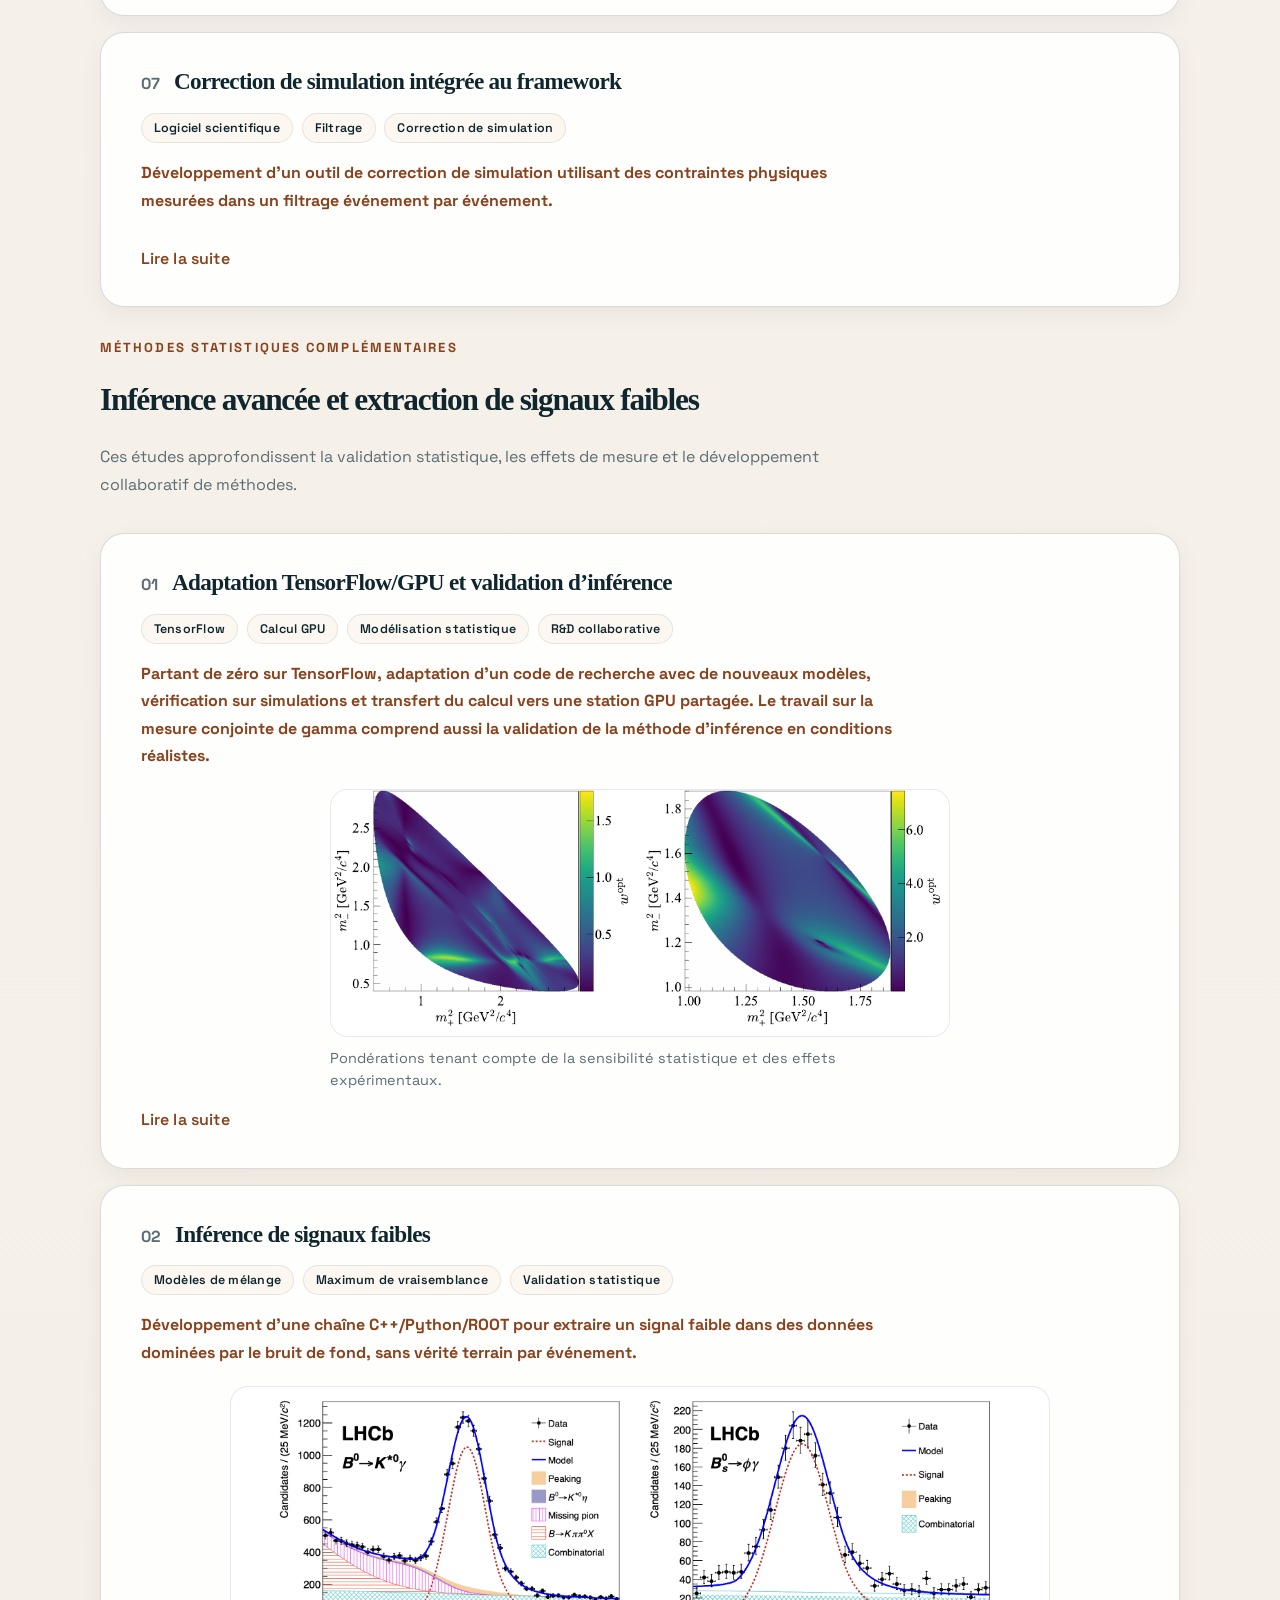
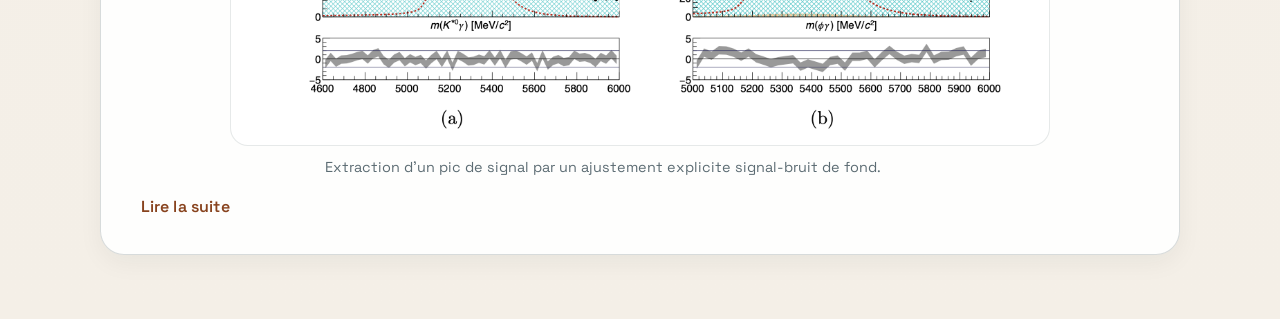
==== commit 7ae773af: "Complete flavour-tagging calibration workflow and cross-check evidence" ====
--- a/index-fr.html
+++ b/index-fr.html
@@ -83,7 +83,7 @@
       <main>
         <section class="section" id="capabilities">
           <div class="section-heading"><p class="eyebrow">Compétences transférables</p></div>
-          <div class="resume-card"><h3>Des compétences étayées par les projets</h3><ul><li><strong>Vérifier la fiabilité :</strong> Calibration des probabilités de mauvais marquage à partir d’une saveur de référence identifiable dans les données réelles ; prise en compte des écarts simulation-données et du domaine d’application. <a href="#work-9">Cas de calibration</a>.</li><li><strong>Diagnostiquer la performance :</strong> évaluation sur données réelles d’un modèle de reconnaissance d’images pour l’ECAL et recherche de causes liées à la calibration, au détecteur ou au logiciel. Méthodes transférables à l’évaluation de modèles et au diagnostic des causes. <a href="#work-6">Cas de diagnostic</a>.</li><li><strong>Traiter les écarts entre échantillons :</strong> entraînement de classifieurs CatBoost, contrôles entraînement/test et repondération des données de contrôle et cibles. Application possible à l’évaluation de modèles lorsque les distributions diffèrent. <a href="#work-3">Décalage de distribution</a>.</li><li><strong>Apprendre et appliquer :</strong> sans connaissance préalable de TensorFlow, adaptation d’un code existant avec de nouveaux modèles d’amplitude et d’effets de mesure, puis vérification sur données simulées. Sans expérience GPU ni d’administration multi-utilisateur, configuration d’une station partagée en une demi-journée et migration vers une exécution GPU réussie en une demi-journée supplémentaire. Ces durées concernent la configuration et la migration. <a href="#work-8">Apprentissage et réalisation</a>.</li><li><strong>Coordonner et communiquer :</strong> organisation de tâches liées de mesure, d’analyse et de validation ; contributions au code partagé et aux revues. Présentations au GDR-InF 2022 et à FCC/DRD France 2025, dont au nom de GRAiNITA.</li></ul><ul><li><strong>Fiabilité du logiciel scientifique :</strong> comparaison des amplitudes TensorFlow à une référence C++, harmonisation des types et détection d’une erreur de signe du fitter en revue GitLab. Ajustement collectif des priorités lors des points hebdomadaires. <a href="#work-8">Vérification et collaboration</a>.</li></ul><h3>Ma démarche face à un nouveau problème métier</h3><p>Une proposition pour le premier mois, dont le périmètre et le calendrier seraient convenus avec l’équipe après accès aux données et à l’environnement :</p><ul><li><strong>Comprendre la décision :</strong> identifier les utilisateurs, le processus existant, les critères de réussite et le coût des différentes erreurs.</li><li><strong>Établir une référence :</strong> examiner la qualité des données et reproduire un résultat existant ou une analyse simple.</li><li><strong>Étudier une priorité :</strong> analyser un biais d’échantillon, une calibration ou un écart de performance précis, avec des contrôles convenus avec les experts métier.</li><li><strong>Livrer un résultat vérifiable :</strong> partager une analyse reproductible, ses conclusions, ses limites et une proposition d’actions prioritaires.</li></ul><ul><li><strong>Automatisation de l’acquisition et de la qualité :</strong> Développement d’une chaîne Shell pour l’acquisition sous faisceau, le stockage, la calibration rapide et les premiers contrôles qualité, reliant lecture du détecteur, tracking et calibration temporelle. Participation au montage et à la prise de données ; appui aux ajustements et corrections des effets de mesure.</li></ul><ul><li><strong>Du diagnostic à la revue de code:</strong> Diagnostic d’associations erronées des photons ECAL ; modification du matching par énergie déposée dans le cluster, tests sur plusieurs canaux simulés et amélioration de la sûreté multithread après revue. Modification intégrée et utilisée pour les analyses Run 3 et les contrôles de reconstruction.</li></ul><ul><li><strong>ML relié à l’objectif de mesure:</strong> Sélection CatBoost avec repondération, réduction des variables, évaluation à cinq plis et contrôles KS entraînement/test ; seuil lié à la mesure, fondé sur les effectifs ajustés et les efficacités.</li></ul><ul><li><strong>Résultats expérimentaux et choix de conception:</strong> Comparaison des profils mesurés et simulation avec leurs paramètres ; extraction des composantes contrôlée par corrélations et distributions des biais. Contribution au choix collectif de ZnWO4 pour la PSD. Les ingénieurs ont assuré le montage et les sources.</li></ul></div>
+          <div class="resume-card"><h3>Des compétences étayées par les projets</h3><ul><li><strong>Vérifier la fiabilité :</strong> Choix de canaux de référence, alignement cinématique par repondération et ajustement entre mauvais marquage prédit et observé. Vérification sur simulation du signal repondérée : résultats compatibles dans leurs incertitudes. <a href="#work-9">Cas de calibration</a>.</li><li><strong>Diagnostiquer la performance :</strong> évaluation sur données réelles d’un modèle de reconnaissance d’images pour l’ECAL et recherche de causes liées à la calibration, au détecteur ou au logiciel. Méthodes transférables à l’évaluation de modèles et au diagnostic des causes. <a href="#work-6">Cas de diagnostic</a>.</li><li><strong>Traiter les écarts entre échantillons :</strong> entraînement de classifieurs CatBoost, contrôles entraînement/test et repondération des données de contrôle et cibles. Application possible à l’évaluation de modèles lorsque les distributions diffèrent. <a href="#work-3">Décalage de distribution</a>.</li><li><strong>Apprendre et appliquer :</strong> sans connaissance préalable de TensorFlow, adaptation d’un code existant avec de nouveaux modèles d’amplitude et d’effets de mesure, puis vérification sur données simulées. Sans expérience GPU ni d’administration multi-utilisateur, configuration d’une station partagée en une demi-journée et migration vers une exécution GPU réussie en une demi-journée supplémentaire. Ces durées concernent la configuration et la migration. <a href="#work-8">Apprentissage et réalisation</a>.</li><li><strong>Coordonner et communiquer :</strong> organisation de tâches liées de mesure, d’analyse et de validation ; contributions au code partagé et aux revues. Présentations au GDR-InF 2022 et à FCC/DRD France 2025, dont au nom de GRAiNITA.</li></ul><ul><li><strong>Fiabilité du logiciel scientifique :</strong> comparaison des amplitudes TensorFlow à une référence C++, harmonisation des types et détection d’une erreur de signe du fitter en revue GitLab. Ajustement collectif des priorités lors des points hebdomadaires. <a href="#work-8">Vérification et collaboration</a>.</li></ul><h3>Ma démarche face à un nouveau problème métier</h3><p>Une proposition pour le premier mois, dont le périmètre et le calendrier seraient convenus avec l’équipe après accès aux données et à l’environnement :</p><ul><li><strong>Comprendre la décision :</strong> identifier les utilisateurs, le processus existant, les critères de réussite et le coût des différentes erreurs.</li><li><strong>Établir une référence :</strong> examiner la qualité des données et reproduire un résultat existant ou une analyse simple.</li><li><strong>Étudier une priorité :</strong> analyser un biais d’échantillon, une calibration ou un écart de performance précis, avec des contrôles convenus avec les experts métier.</li><li><strong>Livrer un résultat vérifiable :</strong> partager une analyse reproductible, ses conclusions, ses limites et une proposition d’actions prioritaires.</li></ul><ul><li><strong>Automatisation de l’acquisition et de la qualité :</strong> Développement d’une chaîne Shell pour l’acquisition sous faisceau, le stockage, la calibration rapide et les premiers contrôles qualité, reliant lecture du détecteur, tracking et calibration temporelle. Participation au montage et à la prise de données ; appui aux ajustements et corrections des effets de mesure.</li></ul><ul><li><strong>Du diagnostic à la revue de code:</strong> Diagnostic d’associations erronées des photons ECAL ; modification du matching par énergie déposée dans le cluster, tests sur plusieurs canaux simulés et amélioration de la sûreté multithread après revue. Modification intégrée et utilisée pour les analyses Run 3 et les contrôles de reconstruction.</li></ul><ul><li><strong>ML relié à l’objectif de mesure:</strong> Sélection CatBoost avec repondération, réduction des variables, évaluation à cinq plis et contrôles KS entraînement/test ; seuil lié à la mesure, fondé sur les effectifs ajustés et les efficacités.</li></ul><ul><li><strong>Résultats expérimentaux et choix de conception:</strong> Comparaison des profils mesurés et simulation avec leurs paramètres ; extraction des composantes contrôlée par corrélations et distributions des biais. Contribution au choix collectif de ZnWO4 pour la PSD. Les ingénieurs ont assuré le montage et les sources.</li></ul></div>
         </section>
         <section class="resume-card cv-downloads" aria-label="CV de deux pages"><h2>CV de deux pages</h2><div class="cv-download"><h3>Data science et ingénierie des données</h3><p><a href="assets/cv/CV_YingruiHou_DataScience_EN.pdf" download>English (PDF)</a> · <a href="assets/cv/CV_YingruiHou_DataScience_FR.pdf" download>Français (PDF)</a></p></div><div class="cv-download"><h3>Jumeaux numériques et ingénierie de simulation</h3><p><a href="assets/cv/CV_YingruiHou_DigitalTwin_EN.pdf" download>English (PDF)</a> · <a href="assets/cv/CV_YingruiHou_DigitalTwin_FR.pdf" download>Français (PDF)</a></p></div></section>
         <section class="section" id="selected-work">
@@ -141,11 +141,11 @@
   </div>
   <div class="case-tags" aria-label="Compétences et outils utilisés"><span class="case-tag">Apprentissage profond</span><span class="case-tag">Calibration</span><span class="case-tag">Données réelles</span></div>
   <div class="case-preview">
-    <p><strong>Calibration du risque d’erreur prédit par un classifieur à partir de données réelles, avant son utilisation dans une mesure physique. Le modèle effectuait le marquage de saveur.</strong></p>
-
-  </div>
-  <div class="case-details" hidden>
-    <h3>Problème et domaine d’application</h3><p>Le modèle fournissait une décision de saveur (−1, 0 ou +1) et une probabilité estimée de mauvais marquage comprise entre 0 et 0,5. Son entraînement reposait sur des échantillons simulés d’un processus particulier. Les écarts entre simulation et données de collision réelles nécessitaient une calibration de cette probabilité.</p><p>Ces écarts dépendent du processus cible : la calibration ne peut pas être supposée universelle pour d’autres signaux.</p><h3>Contribution personnelle</h3><ul><li>Utilisation d’un processus de référence dont la saveur était identifiable dans les données reconstruites ; comparaison avec la décision du modèle pour calibrer la probabilité estimée de mauvais marquage.</li><li>Calibration à partir des données pour l’analyse du signal, afin de traiter l’influence d’estimations mal calibrées sur la mesure finale.</li><li>Participation aux discussions de construction et d’entraînement pour préparer la calibration et la validation ; sans réalisation de l’entraînement du modèle.</li></ul><h3>Transfert vers l’ingénierie</h3><p>Calibrer la confiance d’un modèle à partir d’observations, reconnaître les écarts simulation-données et vérifier le domaine d’application d’une calibration avant son transfert. Cette expérience porte sur la calibration des sorties d’un modèle pour l’analyse scientifique.</p>
+    <p><strong>Calibration des probabilités de mauvais marquage pour l’analyse Bs → φγ, à partir de canaux de référence dans les données et d’une vérification par simulation.</strong></p>
+
+  </div>
+  <div class="case-details" hidden>
+    <h3>Problème et domaine d’application</h3><p>Le modèle fournissait une décision de saveur (−1, 0 ou +1) et une probabilité estimée de mauvais marquage comprise entre 0 et 0,5. Son entraînement reposait sur des échantillons simulés d’un processus particulier. Les écarts simulation-données nécessitaient une calibration. Ces écarts dépendent du processus cible : la calibration ne peut pas être supposée universelle.</p><h3>Contribution personnelle</h3><ul><li>Choix de <strong>B+ → J/ψ K et Bs → Ds π</strong> comme canaux de calibration, selon les caractéristiques du tagger et du signal cible.</li><li>Vérification préalable des distributions cinématiques clés ; <strong>repondération par gradient boosting</strong> si nécessaire pour rapprocher les échantillons de référence du signal, la réponse du modèle dépendant de la cinématique.</li><li>Utilisation des informations de saveur issues des charges et nombres quantiques de l’état final reconstruit. Comparaison avec les décisions du modèle, puis <strong>ajustement de la relation entre probabilités prédites et taux de mauvais marquage observés</strong>, appliquée au signal.</li><li><strong>Vérification avec une simulation du signal repondérée vers la cinématique attendue dans les données. Les estimations étaient compatibles dans leurs incertitudes</strong>, ce qui étaye la fiabilité de la calibration pour cette analyse.</li><li>Participation aux discussions de construction et d’entraînement en vue de la calibration et de la validation ; sans réalisation de l’entraînement du modèle.</li></ul><h3>Transfert vers l’ingénierie</h3><p>Choisir des données de référence pertinentes, traiter les différences de distribution avant le transfert d’une calibration, ajuster la confiance du modèle et la confronter à la simulation. Le résultat soutient l’analyse considérée, sans établir une calibration universelle ou l’absence de tout biais résiduel.</p>
   <p class="case-meta"><strong>Méthodes :</strong> contrôles sur données réelles, calibration du marquage de saveur, revue collaborative</p>
   <p class="impact-note"><strong>Résultat :</strong> calibration et validation d’un modèle de marquage de saveur pour l’analyse physique.</p>
   <p class="impact">Applications en ingénierie : ML appliqué | Validation de modèles | Analyse scientifique</p>
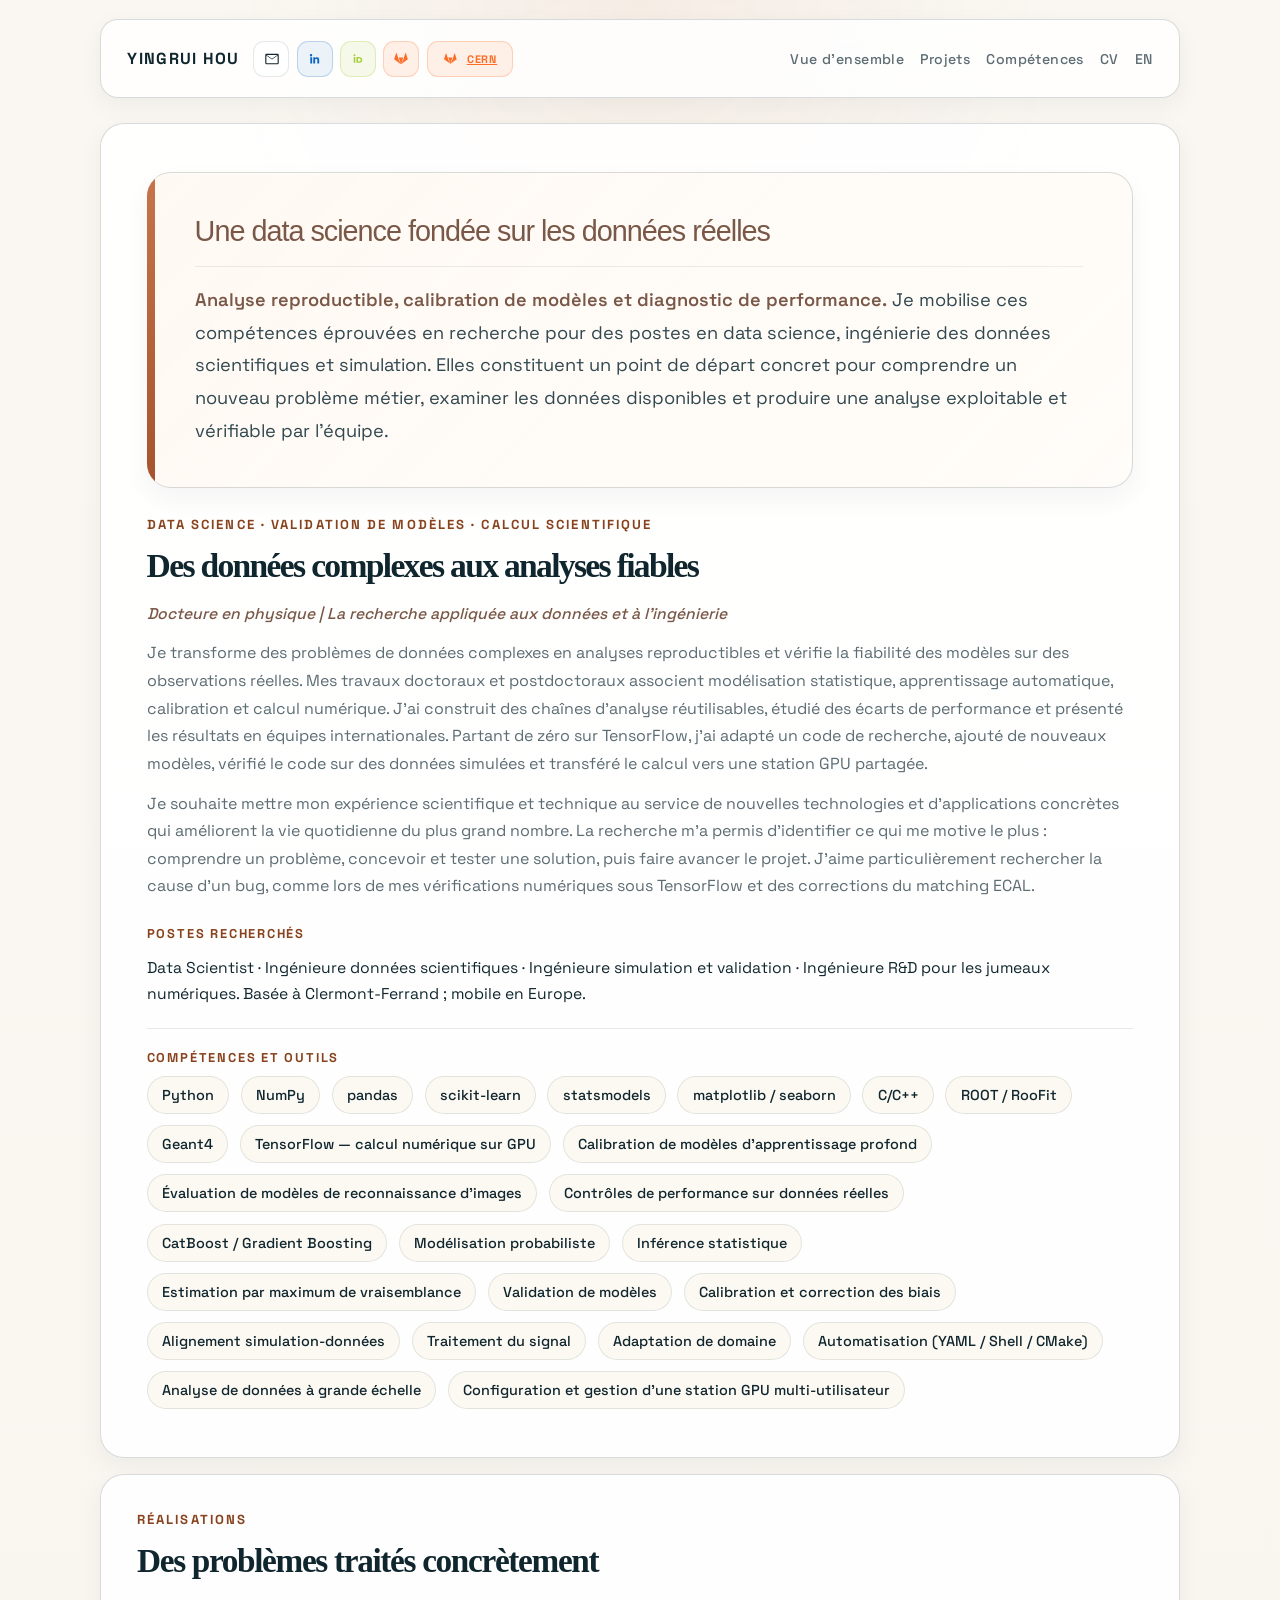
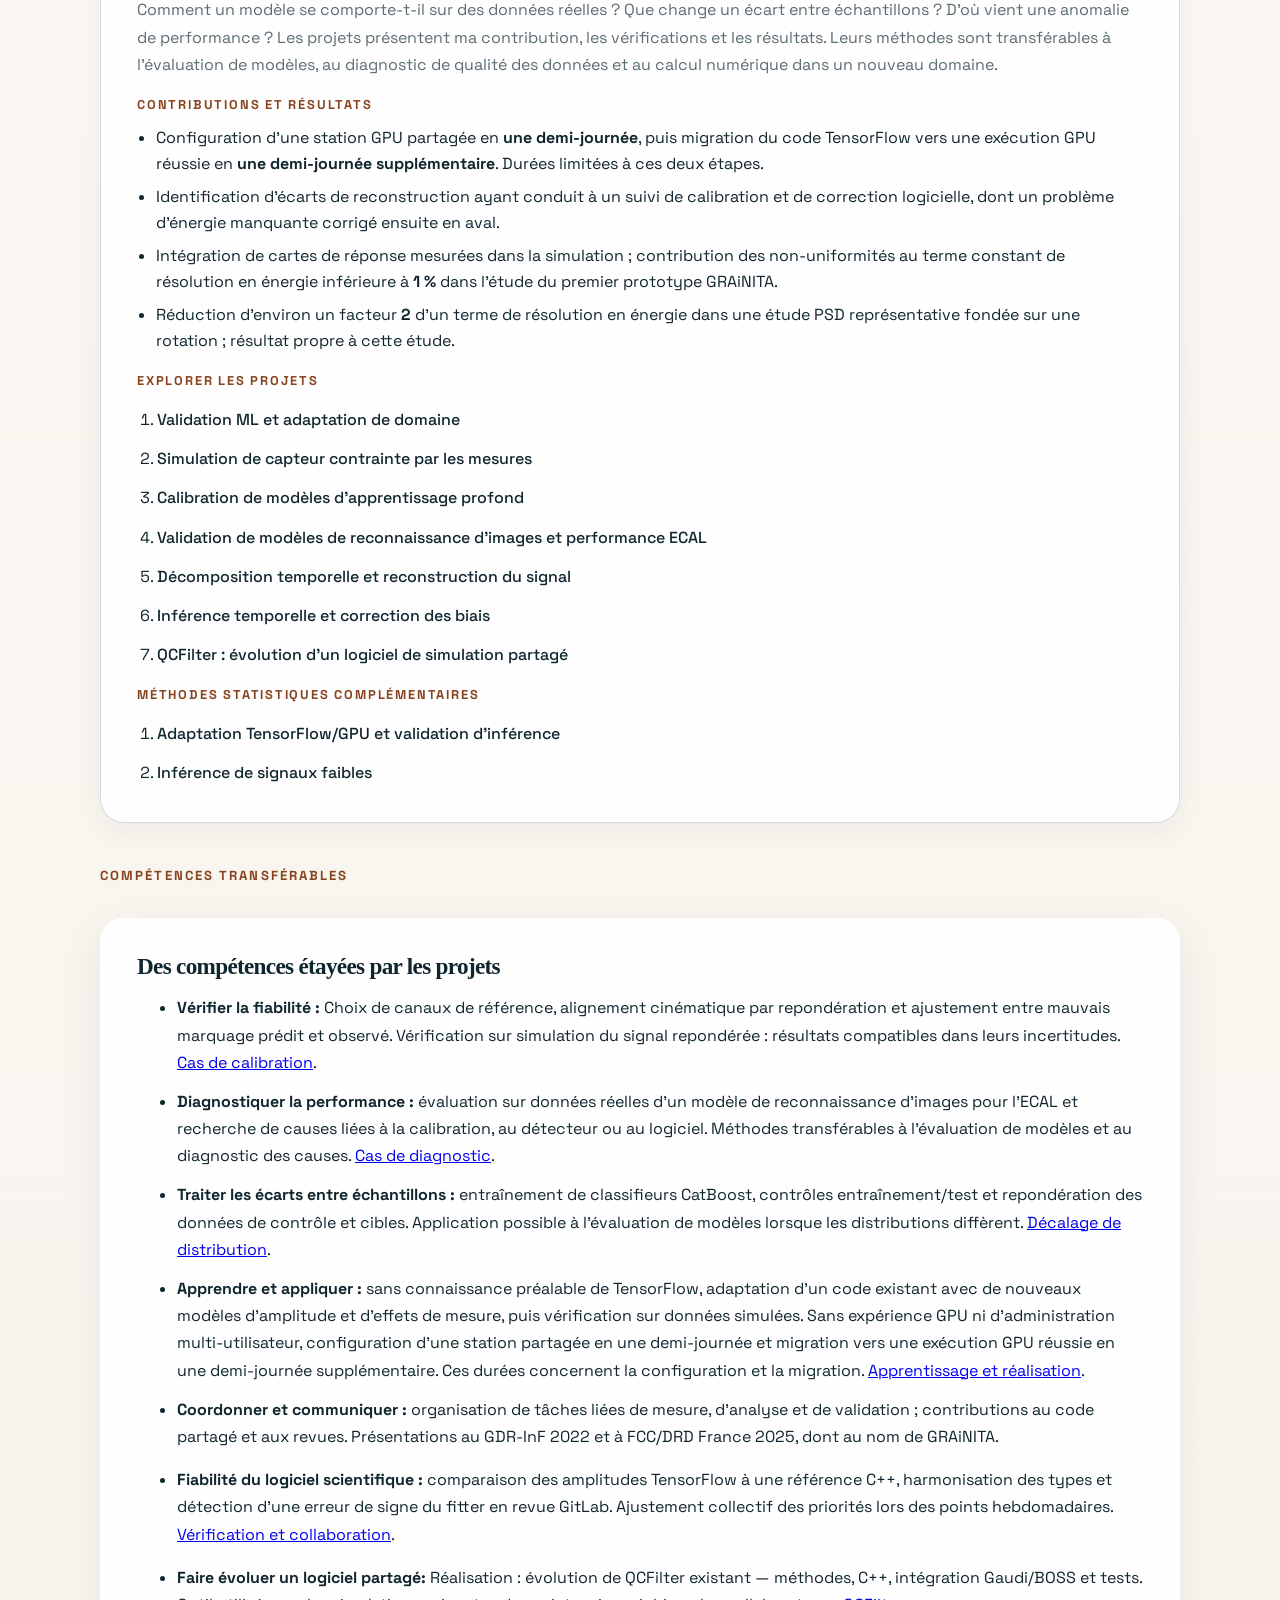
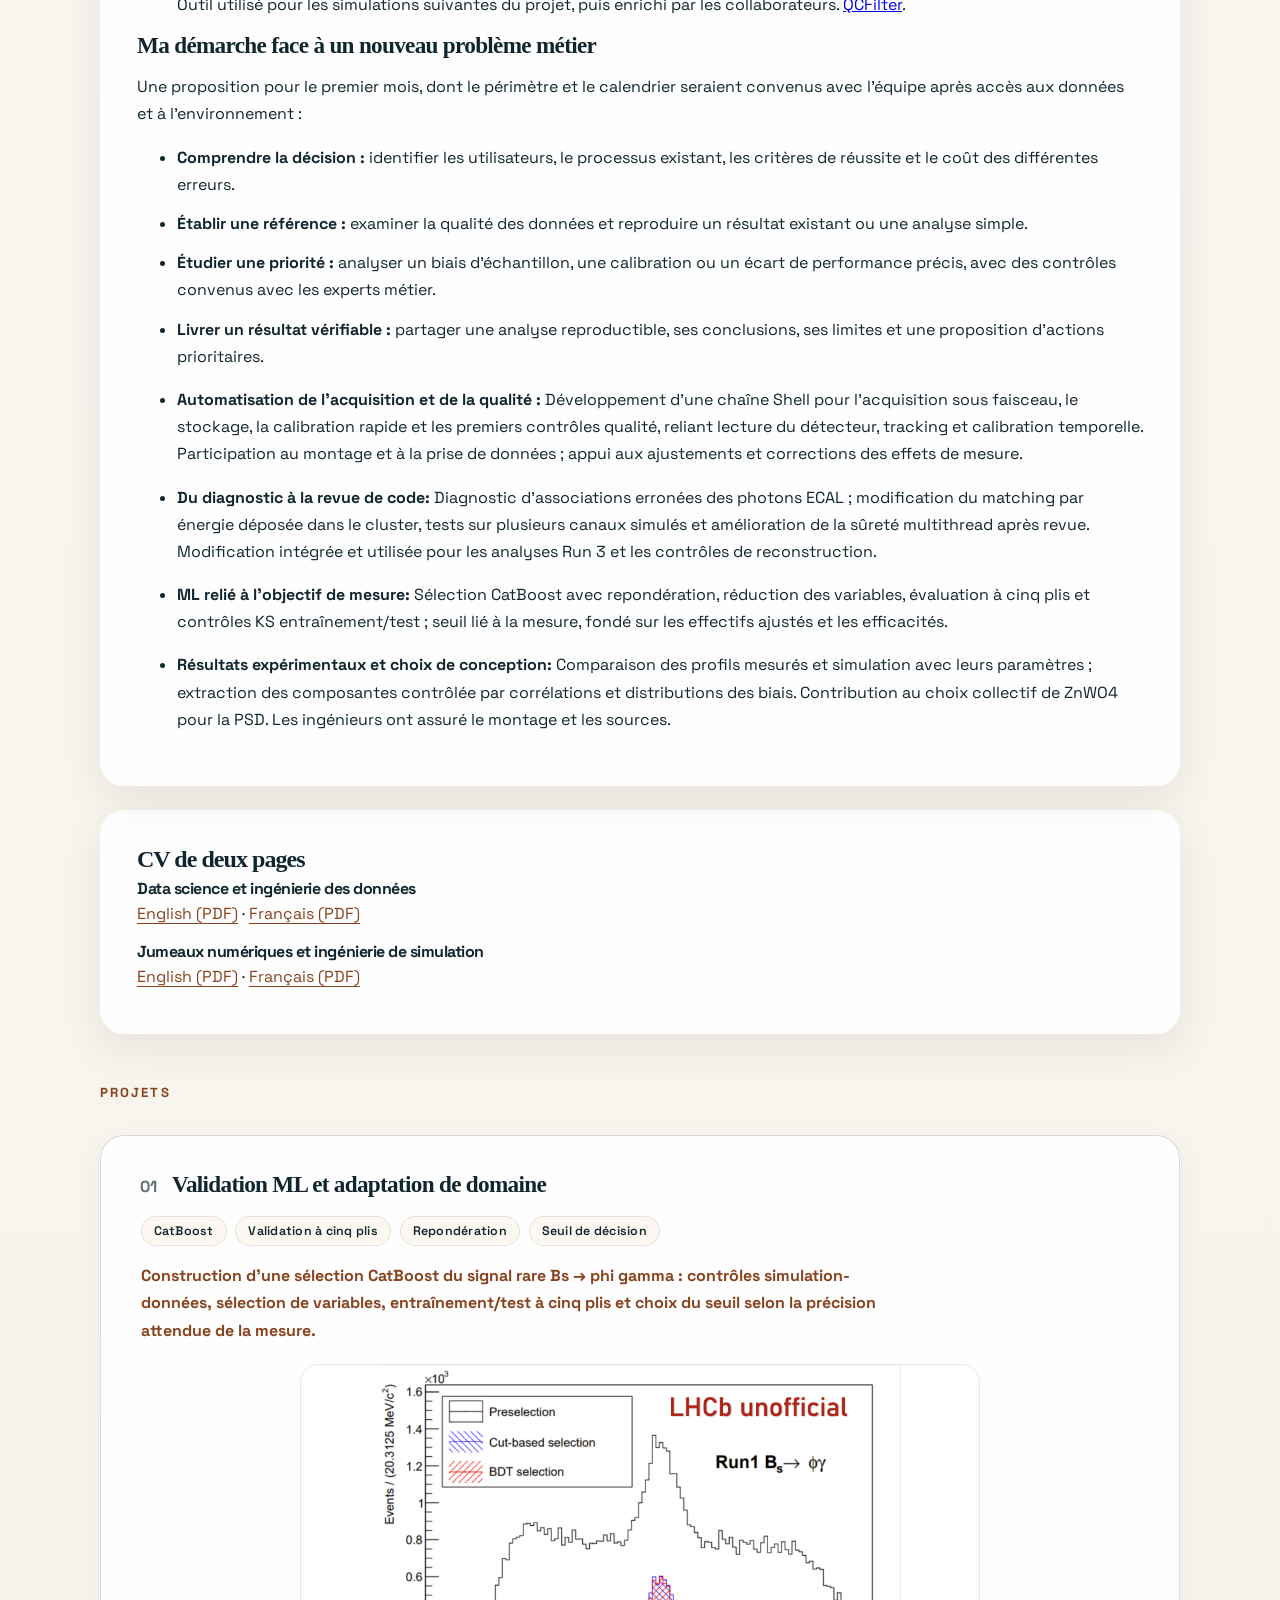
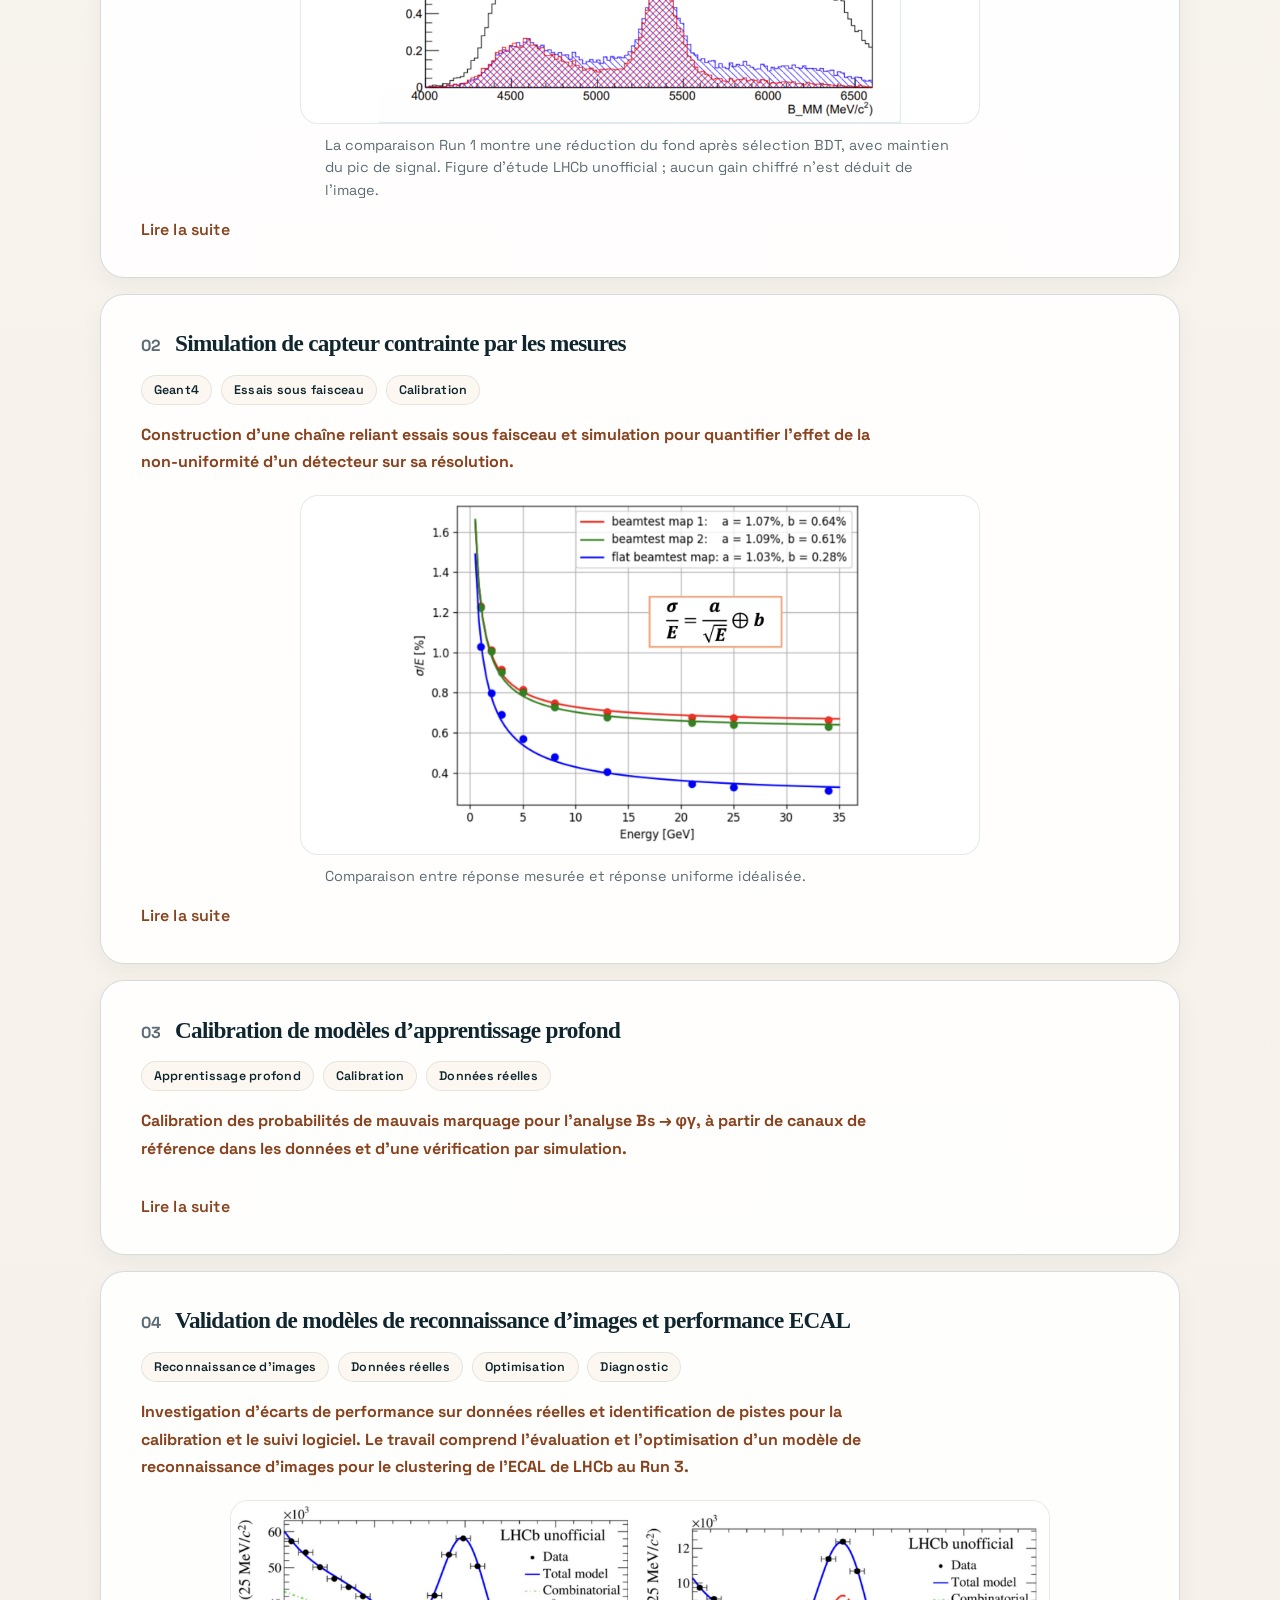
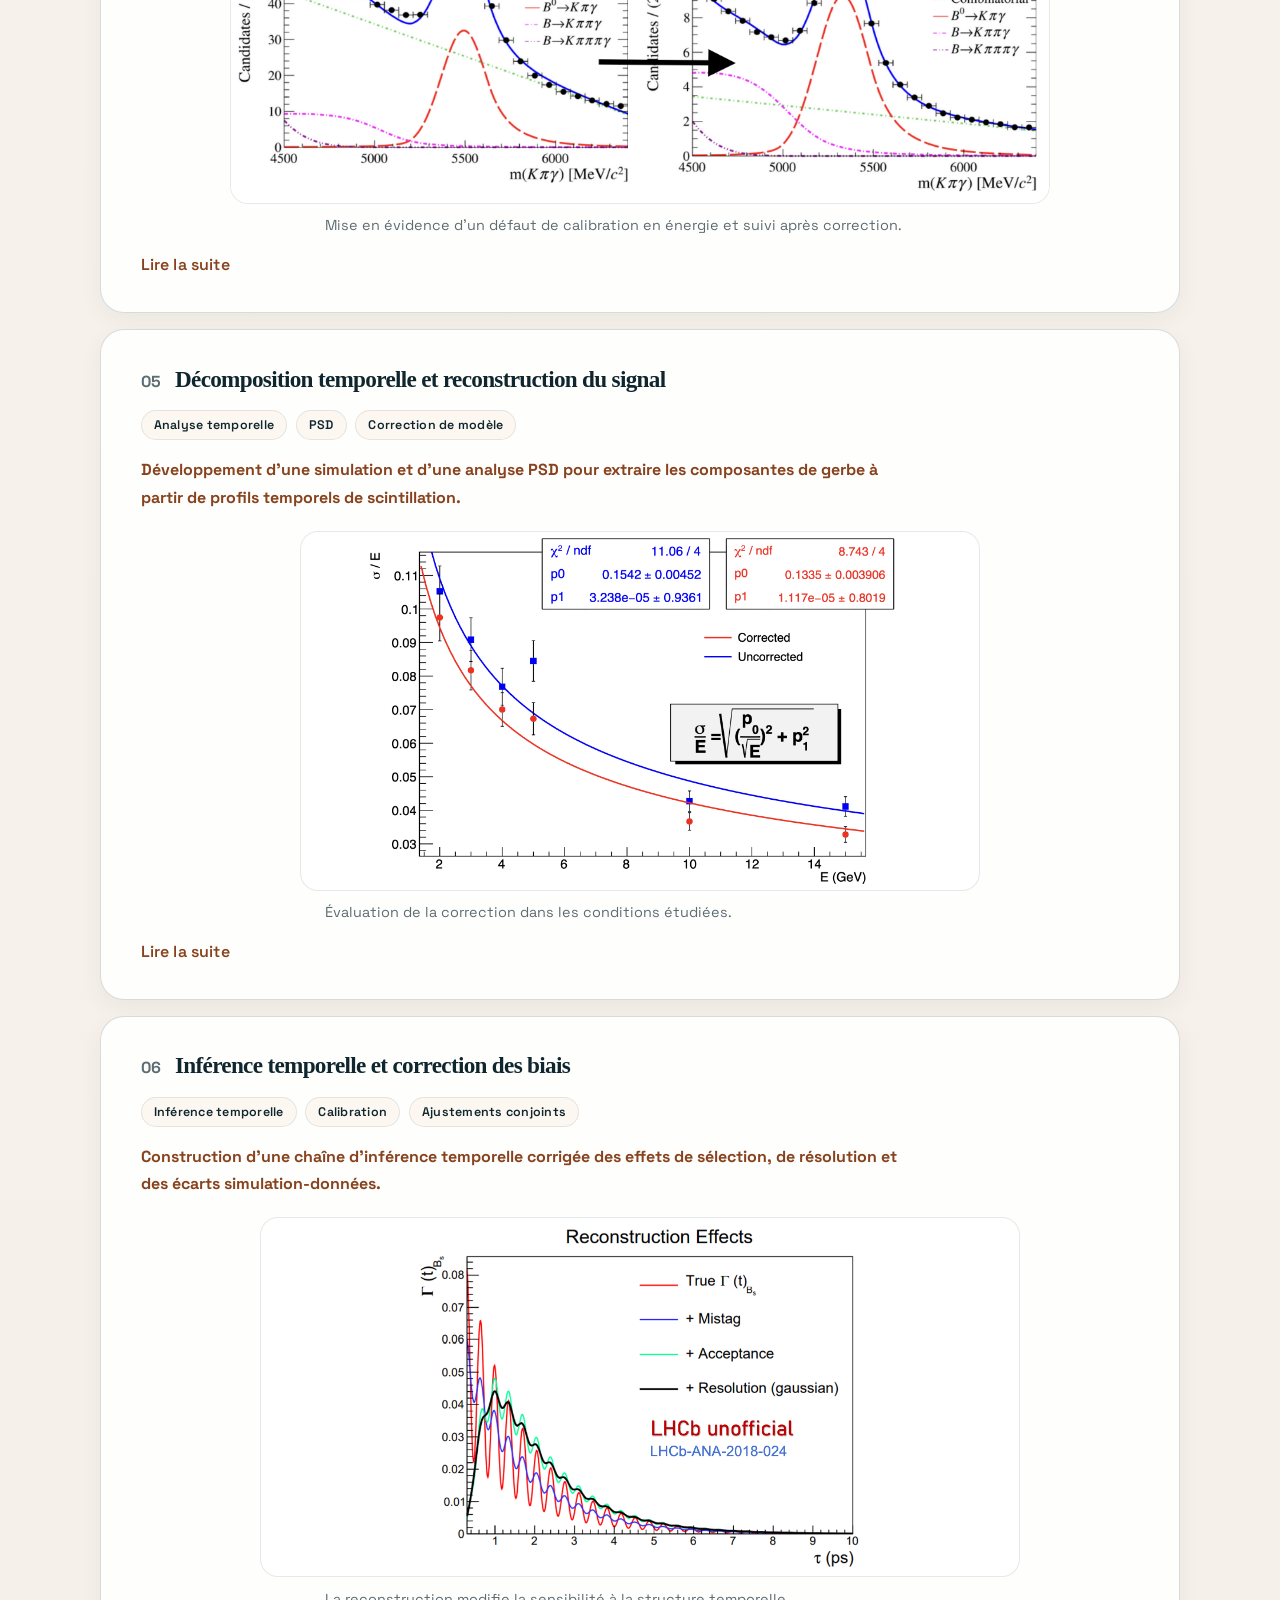
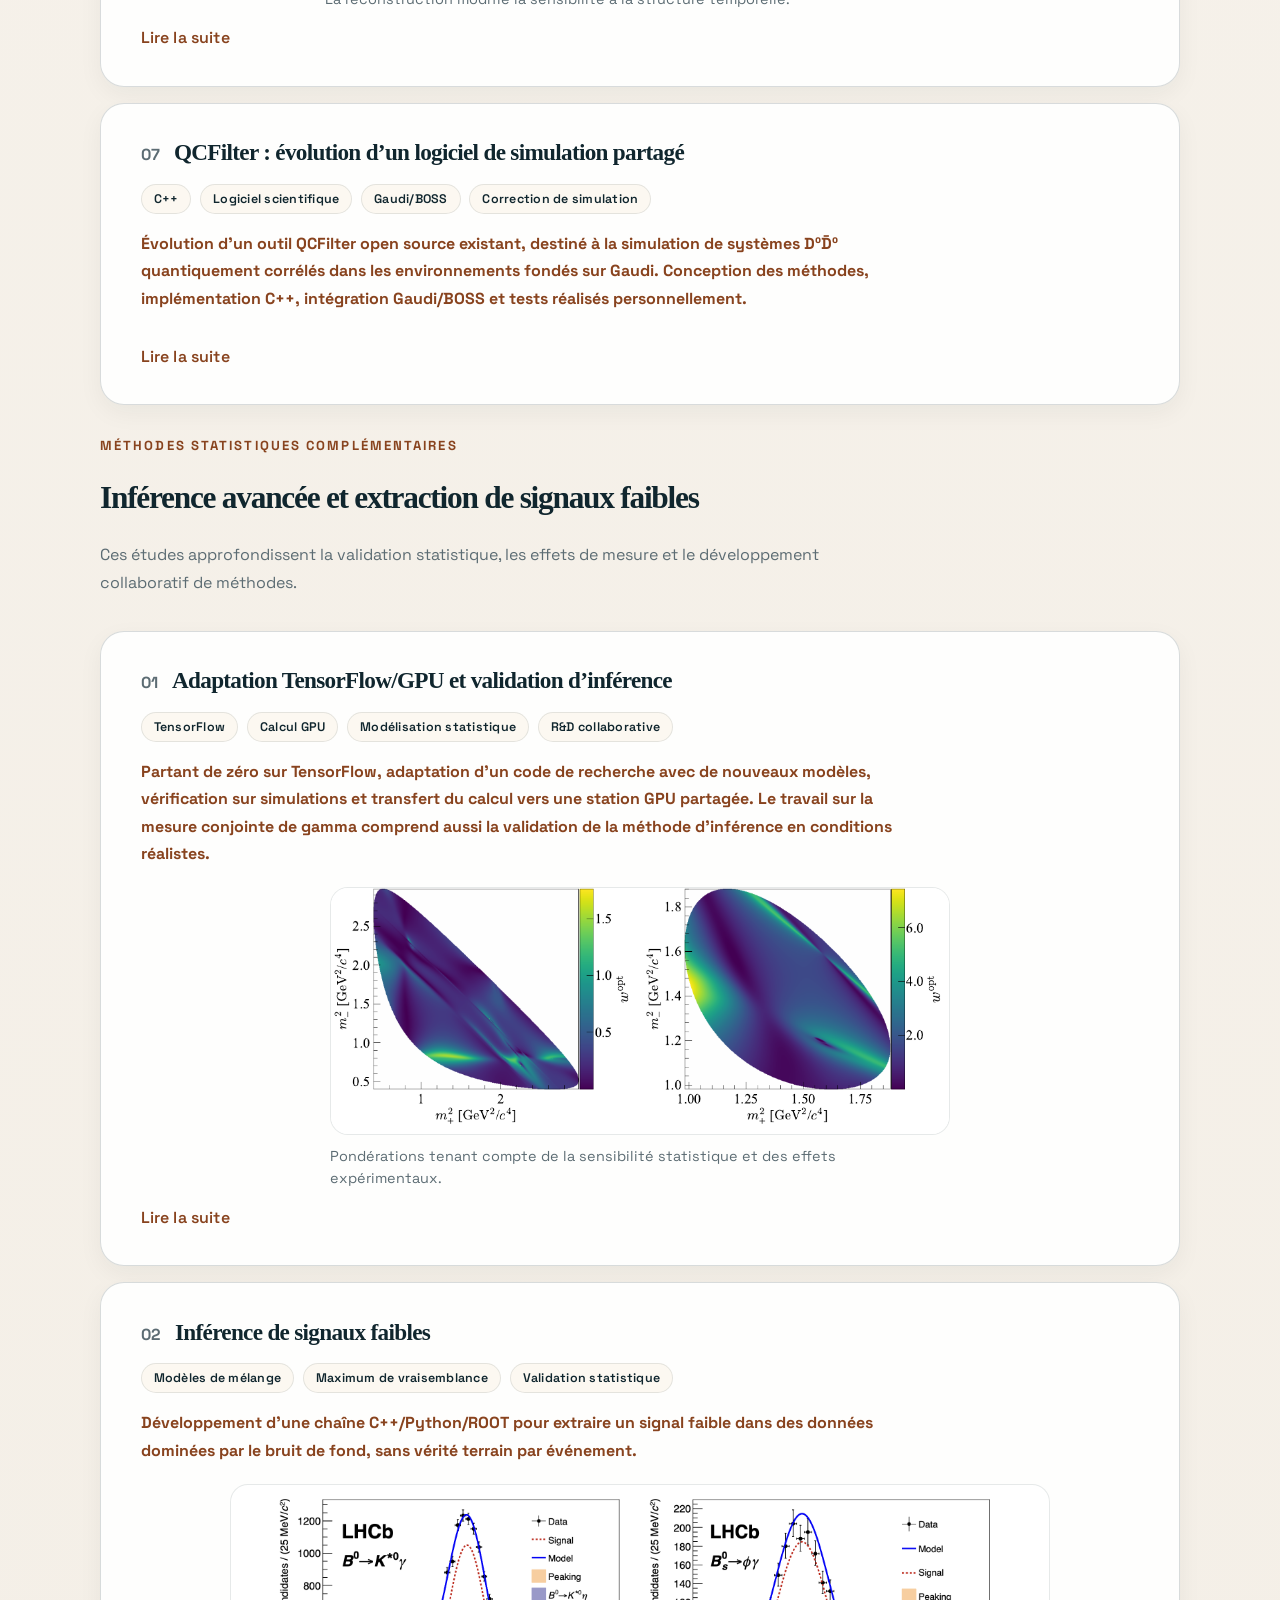
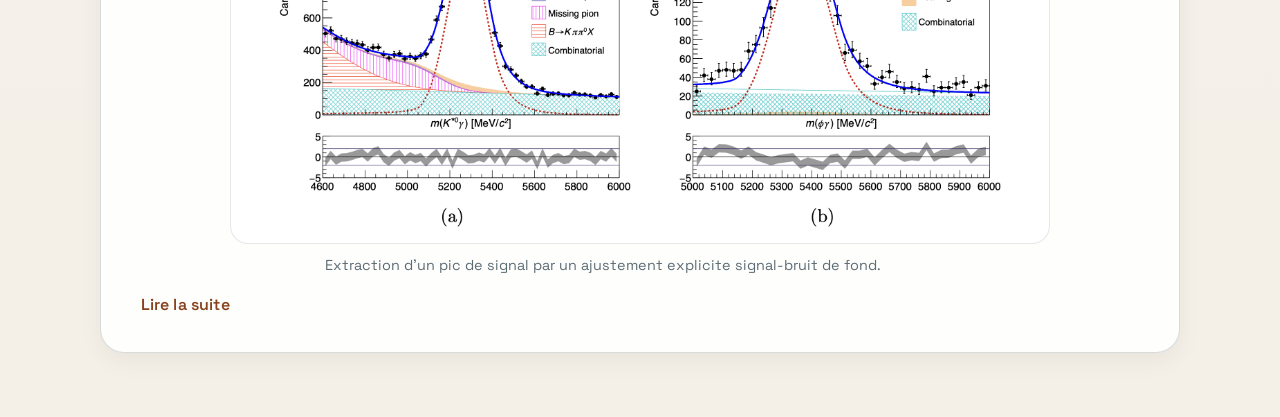
==== commit b966df03: "Clarify QCFilter extension ownership and shared simulation use" ====
--- a/index-fr.html
+++ b/index-fr.html
@@ -70,7 +70,7 @@
             </div>
             <p class="sidebar-label">Explorer les projets</p>
             <ol class="toc-list">
-              <li><a href="#work-3">Validation ML et adaptation de domaine</a></li><li><a href="#work-4">Simulation de capteur contrainte par les mesures</a></li><li><a href="#work-9">Calibration de modèles d’apprentissage profond</a></li><li><a href="#work-6">Validation de modèles de reconnaissance d’images et performance ECAL</a></li><li><a href="#work-5">Décomposition temporelle et reconstruction du signal</a></li><li><a href="#work-2">Inférence temporelle et correction des biais</a></li><li><a href="#work-7">Correction de simulation intégrée au framework</a></li>
+              <li><a href="#work-3">Validation ML et adaptation de domaine</a></li><li><a href="#work-4">Simulation de capteur contrainte par les mesures</a></li><li><a href="#work-9">Calibration de modèles d’apprentissage profond</a></li><li><a href="#work-6">Validation de modèles de reconnaissance d’images et performance ECAL</a></li><li><a href="#work-5">Décomposition temporelle et reconstruction du signal</a></li><li><a href="#work-2">Inférence temporelle et correction des biais</a></li><li><a href="#work-7">QCFilter : évolution d’un logiciel de simulation partagé</a></li>
             </ol>
             <p class="sidebar-label toc-secondary-label">Méthodes statistiques complémentaires</p>
             <ol class="toc-list toc-list-secondary">
@@ -83,7 +83,7 @@
       <main>
         <section class="section" id="capabilities">
           <div class="section-heading"><p class="eyebrow">Compétences transférables</p></div>
-          <div class="resume-card"><h3>Des compétences étayées par les projets</h3><ul><li><strong>Vérifier la fiabilité :</strong> Choix de canaux de référence, alignement cinématique par repondération et ajustement entre mauvais marquage prédit et observé. Vérification sur simulation du signal repondérée : résultats compatibles dans leurs incertitudes. <a href="#work-9">Cas de calibration</a>.</li><li><strong>Diagnostiquer la performance :</strong> évaluation sur données réelles d’un modèle de reconnaissance d’images pour l’ECAL et recherche de causes liées à la calibration, au détecteur ou au logiciel. Méthodes transférables à l’évaluation de modèles et au diagnostic des causes. <a href="#work-6">Cas de diagnostic</a>.</li><li><strong>Traiter les écarts entre échantillons :</strong> entraînement de classifieurs CatBoost, contrôles entraînement/test et repondération des données de contrôle et cibles. Application possible à l’évaluation de modèles lorsque les distributions diffèrent. <a href="#work-3">Décalage de distribution</a>.</li><li><strong>Apprendre et appliquer :</strong> sans connaissance préalable de TensorFlow, adaptation d’un code existant avec de nouveaux modèles d’amplitude et d’effets de mesure, puis vérification sur données simulées. Sans expérience GPU ni d’administration multi-utilisateur, configuration d’une station partagée en une demi-journée et migration vers une exécution GPU réussie en une demi-journée supplémentaire. Ces durées concernent la configuration et la migration. <a href="#work-8">Apprentissage et réalisation</a>.</li><li><strong>Coordonner et communiquer :</strong> organisation de tâches liées de mesure, d’analyse et de validation ; contributions au code partagé et aux revues. Présentations au GDR-InF 2022 et à FCC/DRD France 2025, dont au nom de GRAiNITA.</li></ul><ul><li><strong>Fiabilité du logiciel scientifique :</strong> comparaison des amplitudes TensorFlow à une référence C++, harmonisation des types et détection d’une erreur de signe du fitter en revue GitLab. Ajustement collectif des priorités lors des points hebdomadaires. <a href="#work-8">Vérification et collaboration</a>.</li></ul><h3>Ma démarche face à un nouveau problème métier</h3><p>Une proposition pour le premier mois, dont le périmètre et le calendrier seraient convenus avec l’équipe après accès aux données et à l’environnement :</p><ul><li><strong>Comprendre la décision :</strong> identifier les utilisateurs, le processus existant, les critères de réussite et le coût des différentes erreurs.</li><li><strong>Établir une référence :</strong> examiner la qualité des données et reproduire un résultat existant ou une analyse simple.</li><li><strong>Étudier une priorité :</strong> analyser un biais d’échantillon, une calibration ou un écart de performance précis, avec des contrôles convenus avec les experts métier.</li><li><strong>Livrer un résultat vérifiable :</strong> partager une analyse reproductible, ses conclusions, ses limites et une proposition d’actions prioritaires.</li></ul><ul><li><strong>Automatisation de l’acquisition et de la qualité :</strong> Développement d’une chaîne Shell pour l’acquisition sous faisceau, le stockage, la calibration rapide et les premiers contrôles qualité, reliant lecture du détecteur, tracking et calibration temporelle. Participation au montage et à la prise de données ; appui aux ajustements et corrections des effets de mesure.</li></ul><ul><li><strong>Du diagnostic à la revue de code:</strong> Diagnostic d’associations erronées des photons ECAL ; modification du matching par énergie déposée dans le cluster, tests sur plusieurs canaux simulés et amélioration de la sûreté multithread après revue. Modification intégrée et utilisée pour les analyses Run 3 et les contrôles de reconstruction.</li></ul><ul><li><strong>ML relié à l’objectif de mesure:</strong> Sélection CatBoost avec repondération, réduction des variables, évaluation à cinq plis et contrôles KS entraînement/test ; seuil lié à la mesure, fondé sur les effectifs ajustés et les efficacités.</li></ul><ul><li><strong>Résultats expérimentaux et choix de conception:</strong> Comparaison des profils mesurés et simulation avec leurs paramètres ; extraction des composantes contrôlée par corrélations et distributions des biais. Contribution au choix collectif de ZnWO4 pour la PSD. Les ingénieurs ont assuré le montage et les sources.</li></ul></div>
+          <div class="resume-card"><h3>Des compétences étayées par les projets</h3><ul><li><strong>Vérifier la fiabilité :</strong> Choix de canaux de référence, alignement cinématique par repondération et ajustement entre mauvais marquage prédit et observé. Vérification sur simulation du signal repondérée : résultats compatibles dans leurs incertitudes. <a href="#work-9">Cas de calibration</a>.</li><li><strong>Diagnostiquer la performance :</strong> évaluation sur données réelles d’un modèle de reconnaissance d’images pour l’ECAL et recherche de causes liées à la calibration, au détecteur ou au logiciel. Méthodes transférables à l’évaluation de modèles et au diagnostic des causes. <a href="#work-6">Cas de diagnostic</a>.</li><li><strong>Traiter les écarts entre échantillons :</strong> entraînement de classifieurs CatBoost, contrôles entraînement/test et repondération des données de contrôle et cibles. Application possible à l’évaluation de modèles lorsque les distributions diffèrent. <a href="#work-3">Décalage de distribution</a>.</li><li><strong>Apprendre et appliquer :</strong> sans connaissance préalable de TensorFlow, adaptation d’un code existant avec de nouveaux modèles d’amplitude et d’effets de mesure, puis vérification sur données simulées. Sans expérience GPU ni d’administration multi-utilisateur, configuration d’une station partagée en une demi-journée et migration vers une exécution GPU réussie en une demi-journée supplémentaire. Ces durées concernent la configuration et la migration. <a href="#work-8">Apprentissage et réalisation</a>.</li><li><strong>Coordonner et communiquer :</strong> organisation de tâches liées de mesure, d’analyse et de validation ; contributions au code partagé et aux revues. Présentations au GDR-InF 2022 et à FCC/DRD France 2025, dont au nom de GRAiNITA.</li></ul><ul><li><strong>Fiabilité du logiciel scientifique :</strong> comparaison des amplitudes TensorFlow à une référence C++, harmonisation des types et détection d’une erreur de signe du fitter en revue GitLab. Ajustement collectif des priorités lors des points hebdomadaires. <a href="#work-8">Vérification et collaboration</a>.</li></ul><ul><li><strong>Faire évoluer un logiciel partagé:</strong> Réalisation : évolution de QCFilter existant — méthodes, C++, intégration Gaudi/BOSS et tests. Outil utilisé pour les simulations suivantes du projet, puis enrichi par les collaborateurs. <a href="#work-7">QCFilter</a>.</li></ul><h3>Ma démarche face à un nouveau problème métier</h3><p>Une proposition pour le premier mois, dont le périmètre et le calendrier seraient convenus avec l’équipe après accès aux données et à l’environnement :</p><ul><li><strong>Comprendre la décision :</strong> identifier les utilisateurs, le processus existant, les critères de réussite et le coût des différentes erreurs.</li><li><strong>Établir une référence :</strong> examiner la qualité des données et reproduire un résultat existant ou une analyse simple.</li><li><strong>Étudier une priorité :</strong> analyser un biais d’échantillon, une calibration ou un écart de performance précis, avec des contrôles convenus avec les experts métier.</li><li><strong>Livrer un résultat vérifiable :</strong> partager une analyse reproductible, ses conclusions, ses limites et une proposition d’actions prioritaires.</li></ul><ul><li><strong>Automatisation de l’acquisition et de la qualité :</strong> Développement d’une chaîne Shell pour l’acquisition sous faisceau, le stockage, la calibration rapide et les premiers contrôles qualité, reliant lecture du détecteur, tracking et calibration temporelle. Participation au montage et à la prise de données ; appui aux ajustements et corrections des effets de mesure.</li></ul><ul><li><strong>Du diagnostic à la revue de code:</strong> Diagnostic d’associations erronées des photons ECAL ; modification du matching par énergie déposée dans le cluster, tests sur plusieurs canaux simulés et amélioration de la sûreté multithread après revue. Modification intégrée et utilisée pour les analyses Run 3 et les contrôles de reconstruction.</li></ul><ul><li><strong>ML relié à l’objectif de mesure:</strong> Sélection CatBoost avec repondération, réduction des variables, évaluation à cinq plis et contrôles KS entraînement/test ; seuil lié à la mesure, fondé sur les effectifs ajustés et les efficacités.</li></ul><ul><li><strong>Résultats expérimentaux et choix de conception:</strong> Comparaison des profils mesurés et simulation avec leurs paramètres ; extraction des composantes contrôlée par corrélations et distributions des biais. Contribution au choix collectif de ZnWO4 pour la PSD. Les ingénieurs ont assuré le montage et les sources.</li></ul></div>
         </section>
         <section class="resume-card cv-downloads" aria-label="CV de deux pages"><h2>CV de deux pages</h2><div class="cv-download"><h3>Data science et ingénierie des données</h3><p><a href="assets/cv/CV_YingruiHou_DataScience_EN.pdf" download>English (PDF)</a> · <a href="assets/cv/CV_YingruiHou_DataScience_FR.pdf" download>Français (PDF)</a></p></div><div class="cv-download"><h3>Jumeaux numériques et ingénierie de simulation</h3><p><a href="assets/cv/CV_YingruiHou_DigitalTwin_EN.pdf" download>English (PDF)</a> · <a href="assets/cv/CV_YingruiHou_DigitalTwin_FR.pdf" download>Français (PDF)</a></p></div></section>
         <section class="section" id="selected-work">
@@ -221,18 +221,18 @@
 <article class="case-study case-study-collapsible" id="work-7">
   <div class="case-study-header">
     <p class="case-number">07</p>
-    <h3>Correction de simulation intégrée au framework</h3>
-  </div>
-  <div class="case-tags" aria-label="Compétences et outils utilisés"><span class="case-tag">Logiciel scientifique</span><span class="case-tag">Filtrage</span><span class="case-tag">Correction de simulation</span></div>
-  <div class="case-preview">
-    <p><strong>Développement d’un outil de correction de simulation utilisant des contraintes physiques mesurées dans un filtrage événement par événement.</strong></p>
-
-  </div>
-  <div class="case-details" hidden>
-    <h3>Réalisation personnelle</h3><ul><li>Implémentation d’un package C++ intégré au framework pour rétablir une corrélation absente de la simulation rapide.</li><li>Calcul de facteurs de correction et acceptation ou rejet stochastique des événements.</li><li>Organisation du code, des en-têtes et des options d’exécution pour une réutilisation dans l’environnement partagé.</li></ul><h3>Résultat</h3><p>Une correction explicite et vérifiable améliore le réalisme de la distribution simulée. Le code et la note techniques de collaboration ne sont pas diffusés ici.</p><h3>Publication associée</h3><p><em>CP violation studies at Super Tau-Charm Facility</em>, <a href="https://doi.org/10.48550/arXiv.2502.08907">DOI</a>.</p>
-  <p class="case-meta"><strong>Méthodes :</strong> Package C++, intégration Gaudi, correction événement par événement</p>
-  <p class="impact-note"><strong>Résultat :</strong> Intégration de contraintes mesurées dans une simulation simplifiée.</p>
-  <p class="impact">Applications en ingénierie : Plateformes de simulation | Calcul scientifique</p>
+    <h3>QCFilter : évolution d’un logiciel de simulation partagé</h3>
+  </div>
+  <div class="case-tags" aria-label="Compétences et outils utilisés"><span class="case-tag">C++</span><span class="case-tag">Logiciel scientifique</span><span class="case-tag">Gaudi/BOSS</span><span class="case-tag">Correction de simulation</span></div>
+  <div class="case-preview">
+    <p><strong>Évolution d’un outil QCFilter open source existant, destiné à la simulation de systèmes D⁰D̄⁰ quantiquement corrélés dans les environnements fondés sur Gaudi. Conception des méthodes, implémentation C++, intégration Gaudi/BOSS et tests réalisés personnellement.</strong></p>
+
+  </div>
+  <div class="case-details" hidden>
+    <h3>Contexte</h3><p>QCFilter applique des contraintes physiques par filtrage événementiel pour représenter les corrélations quantiques dans les systèmes D⁰D̄⁰ simulés. Le travail a consisté à faire évoluer un outil existant et à ajouter plusieurs processus physiques majeurs.</p><h3>Contribution personnelle</h3><ul><li>Conception des méthodes nécessaires à l’évolution du logiciel et implémentation des modifications en C++.</li><li>Intégration dans Gaudi/BOSS et réalisation des tests finaux.</li><li>Ajout de plusieurs processus physiques majeurs et livraison du package QCFilter mis à jour.</li></ul><h3>Utilisation et collaboration</h3><p>Cette version a servi aux échantillons simulés suivants du projet. D’autres collaborateurs l’ont ensuite enrichie avec les processus de signal de leurs propres études.</p><p>Cette expérience illustre la reprise d’un code existant, la livraison d’un outil intégré et sa réutilisation par des collègues. Le domaine visé est la simulation de systèmes D⁰D̄⁰ quantiquement corrélés sous Gaudi.</p><h3>Publication associée</h3><p><em>CP violation studies at Super Tau-Charm Facility</em>, <a href="https://doi.org/10.48550/arXiv.2502.08907">DOI</a>.</p>
+  <p class="case-meta"><strong>Méthodes :</strong> extension de code existant, conception de méthodes, intégration, tests</p>
+  <p class="impact-note"><strong>Résultat :</strong> livraison d’une version utilisée pour les simulations suivantes du projet et enrichie par les collaborateurs.</p>
+  <p class="impact">Applications en ingénierie : Plateformes de simulation | Calcul scientifique | Intégration logicielle</p>
   </div>
   <button class="case-toggle" type="button" data-read-toggle aria-expanded="false">
     <span class="case-toggle-more">Lire la suite</span>
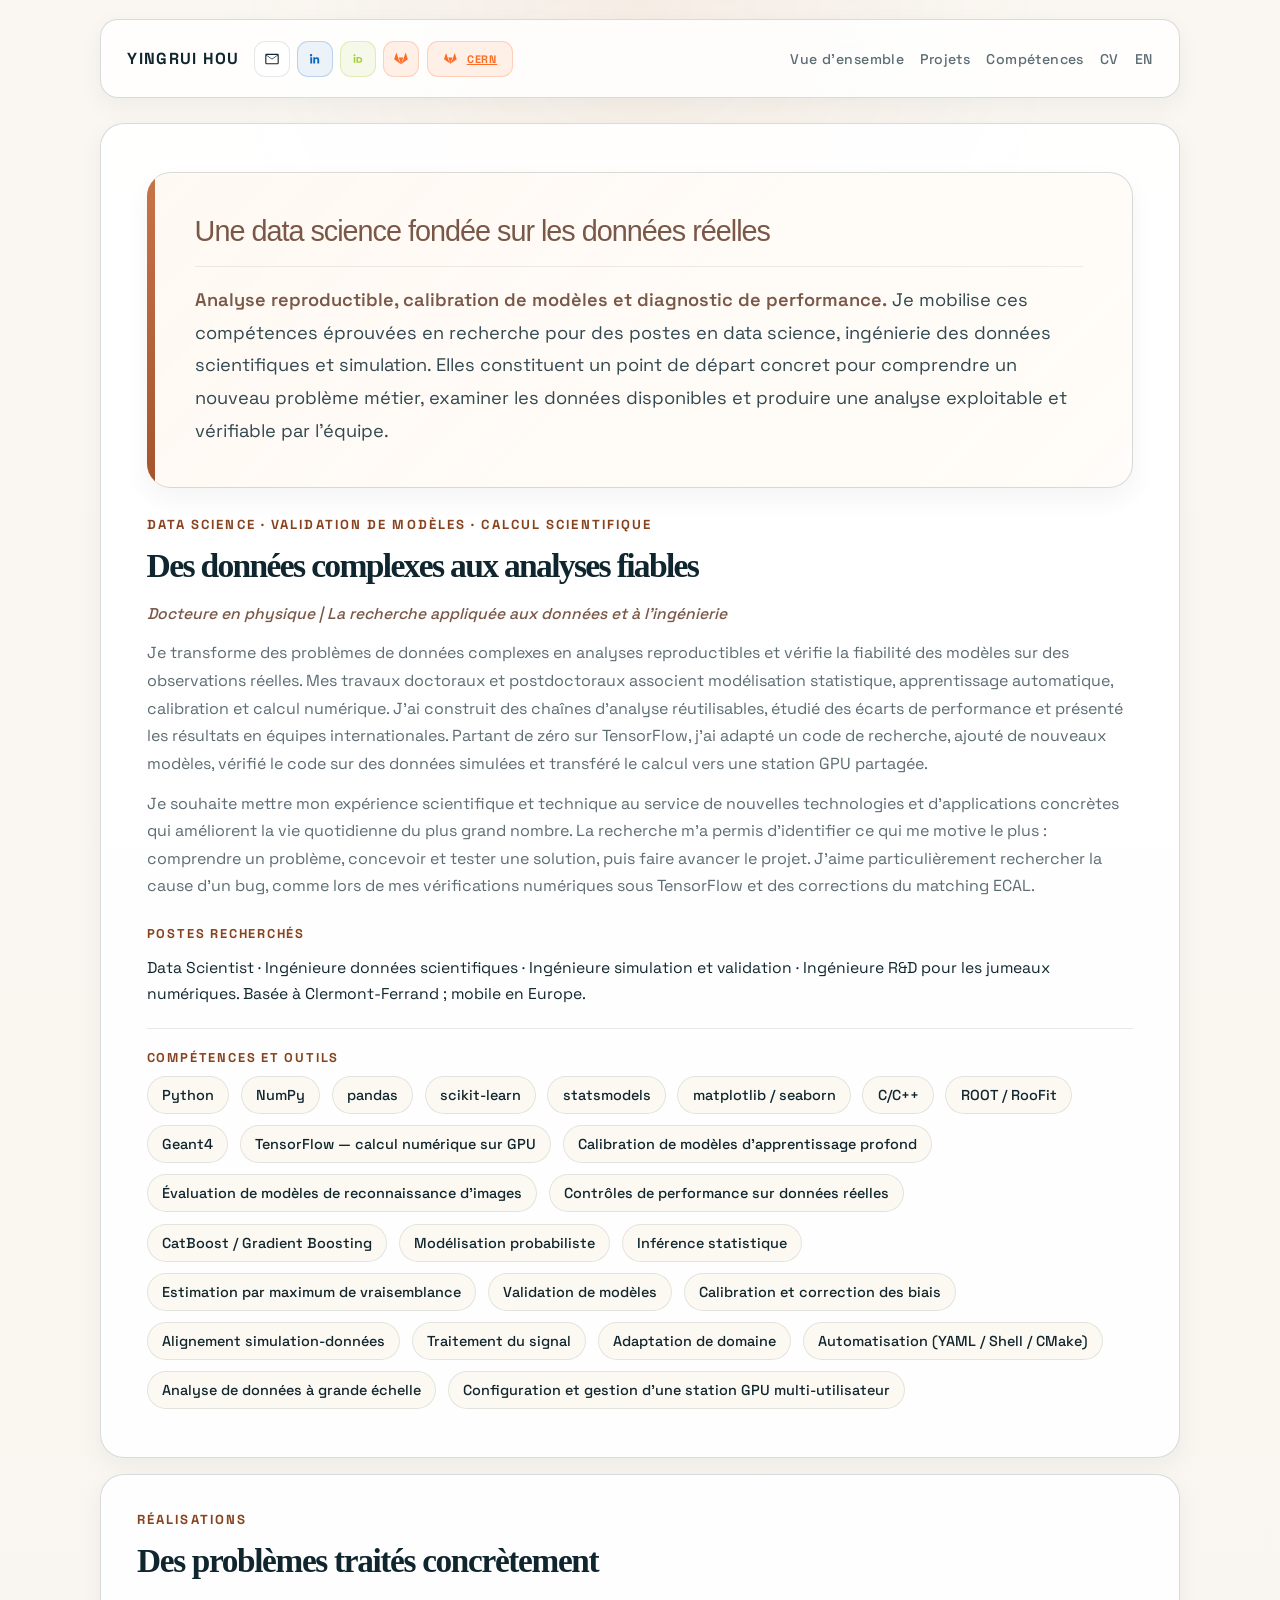
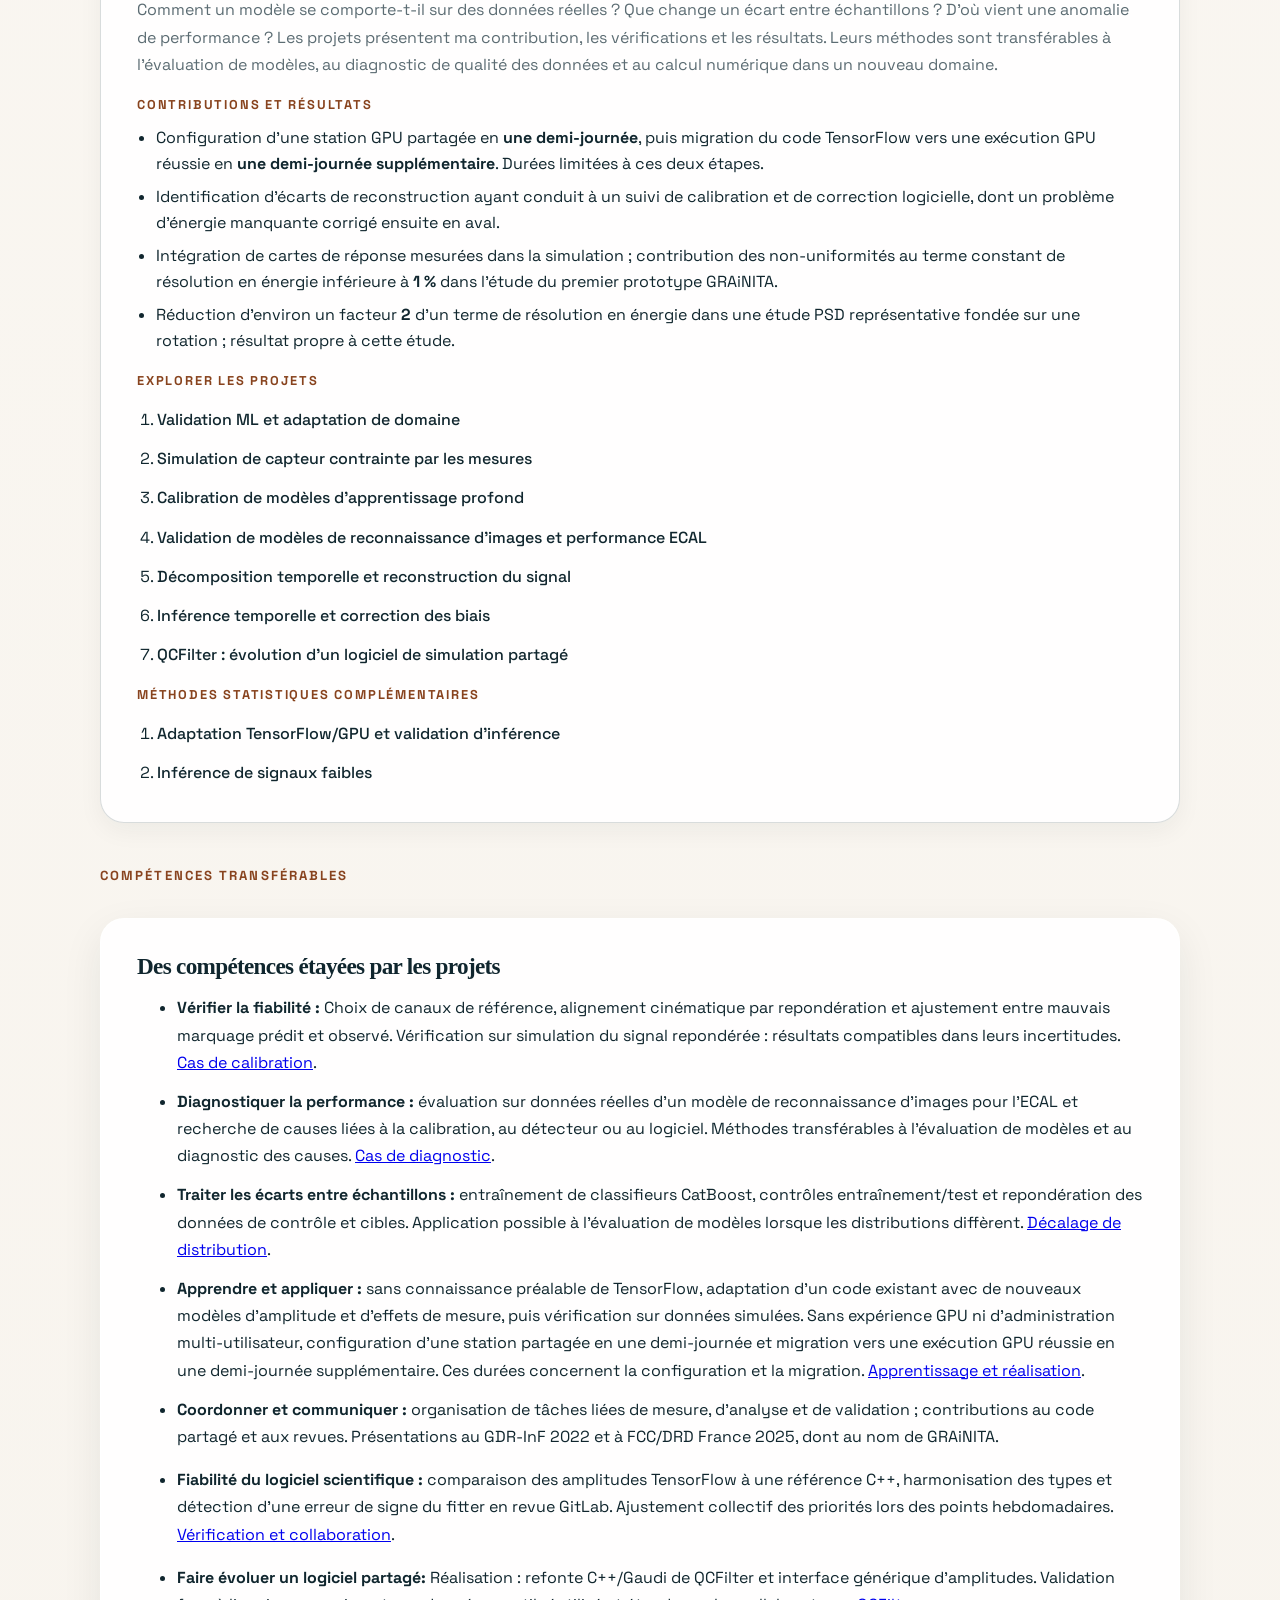
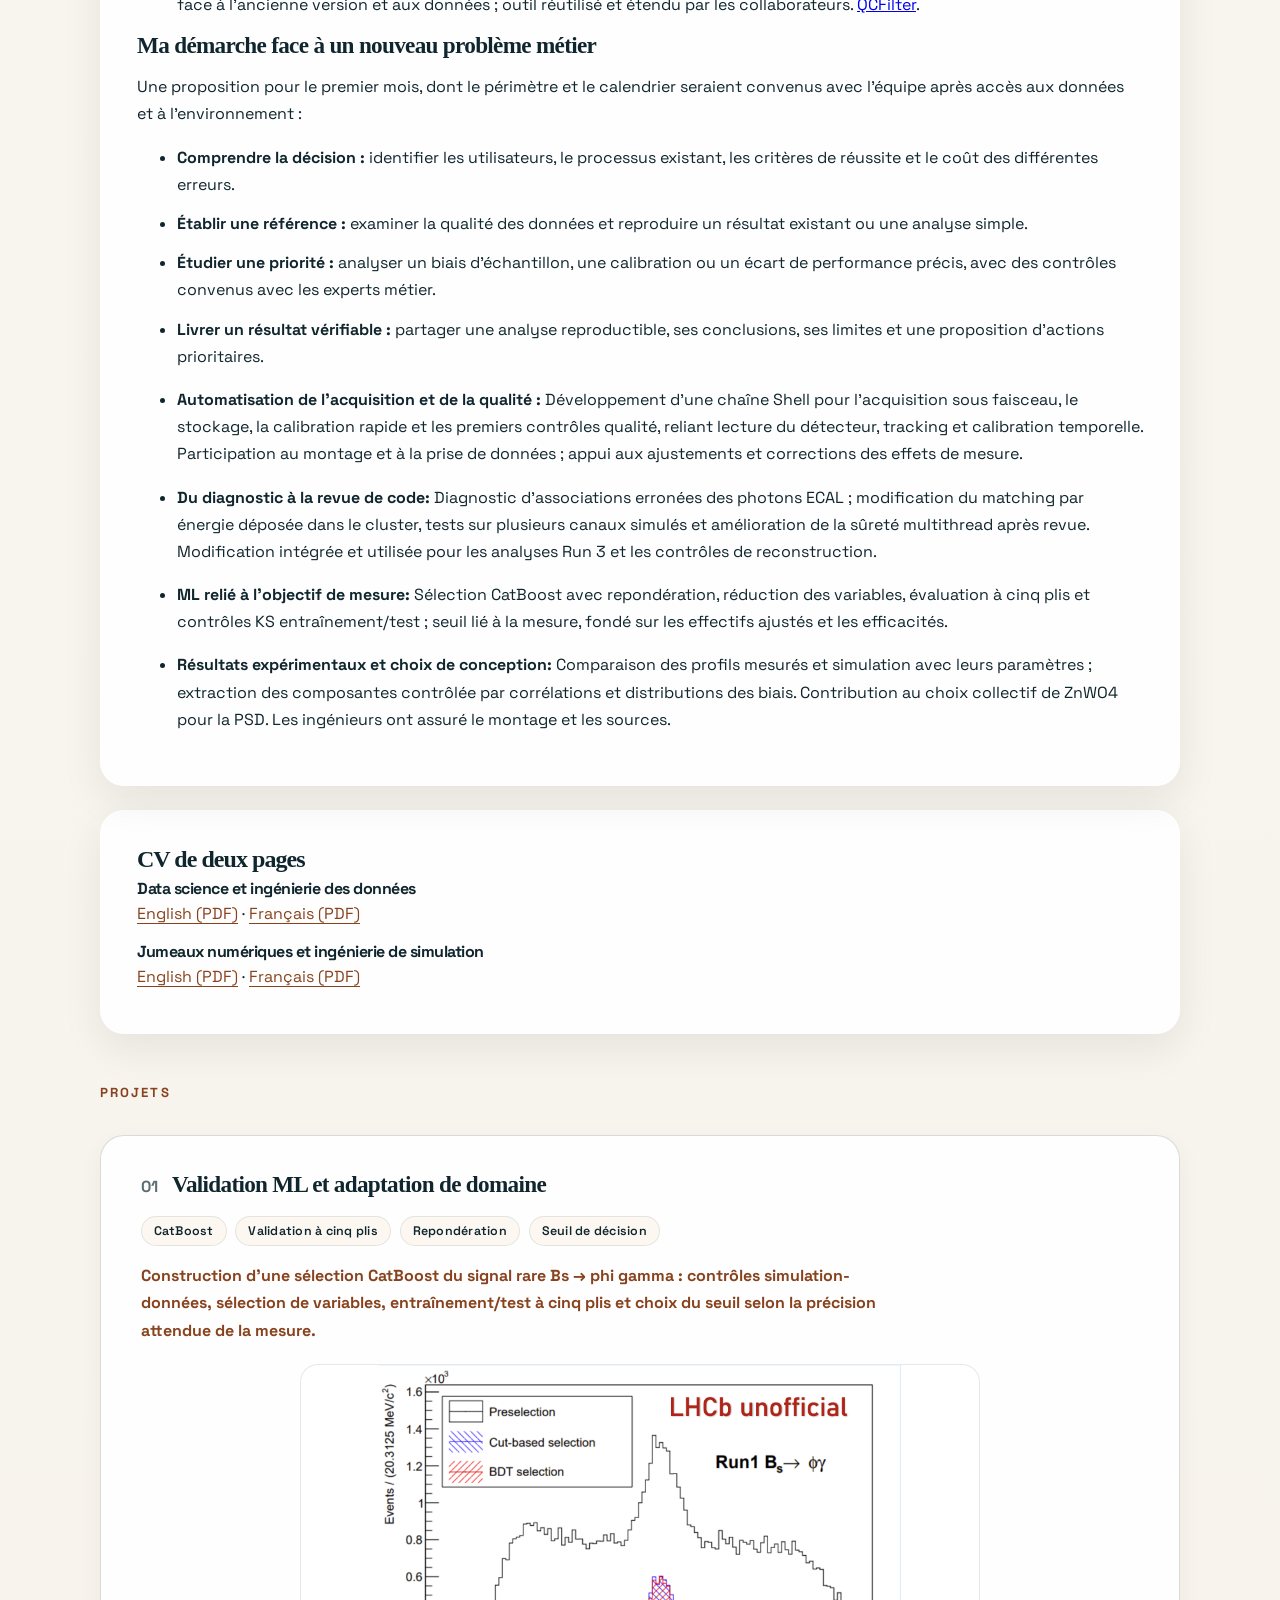
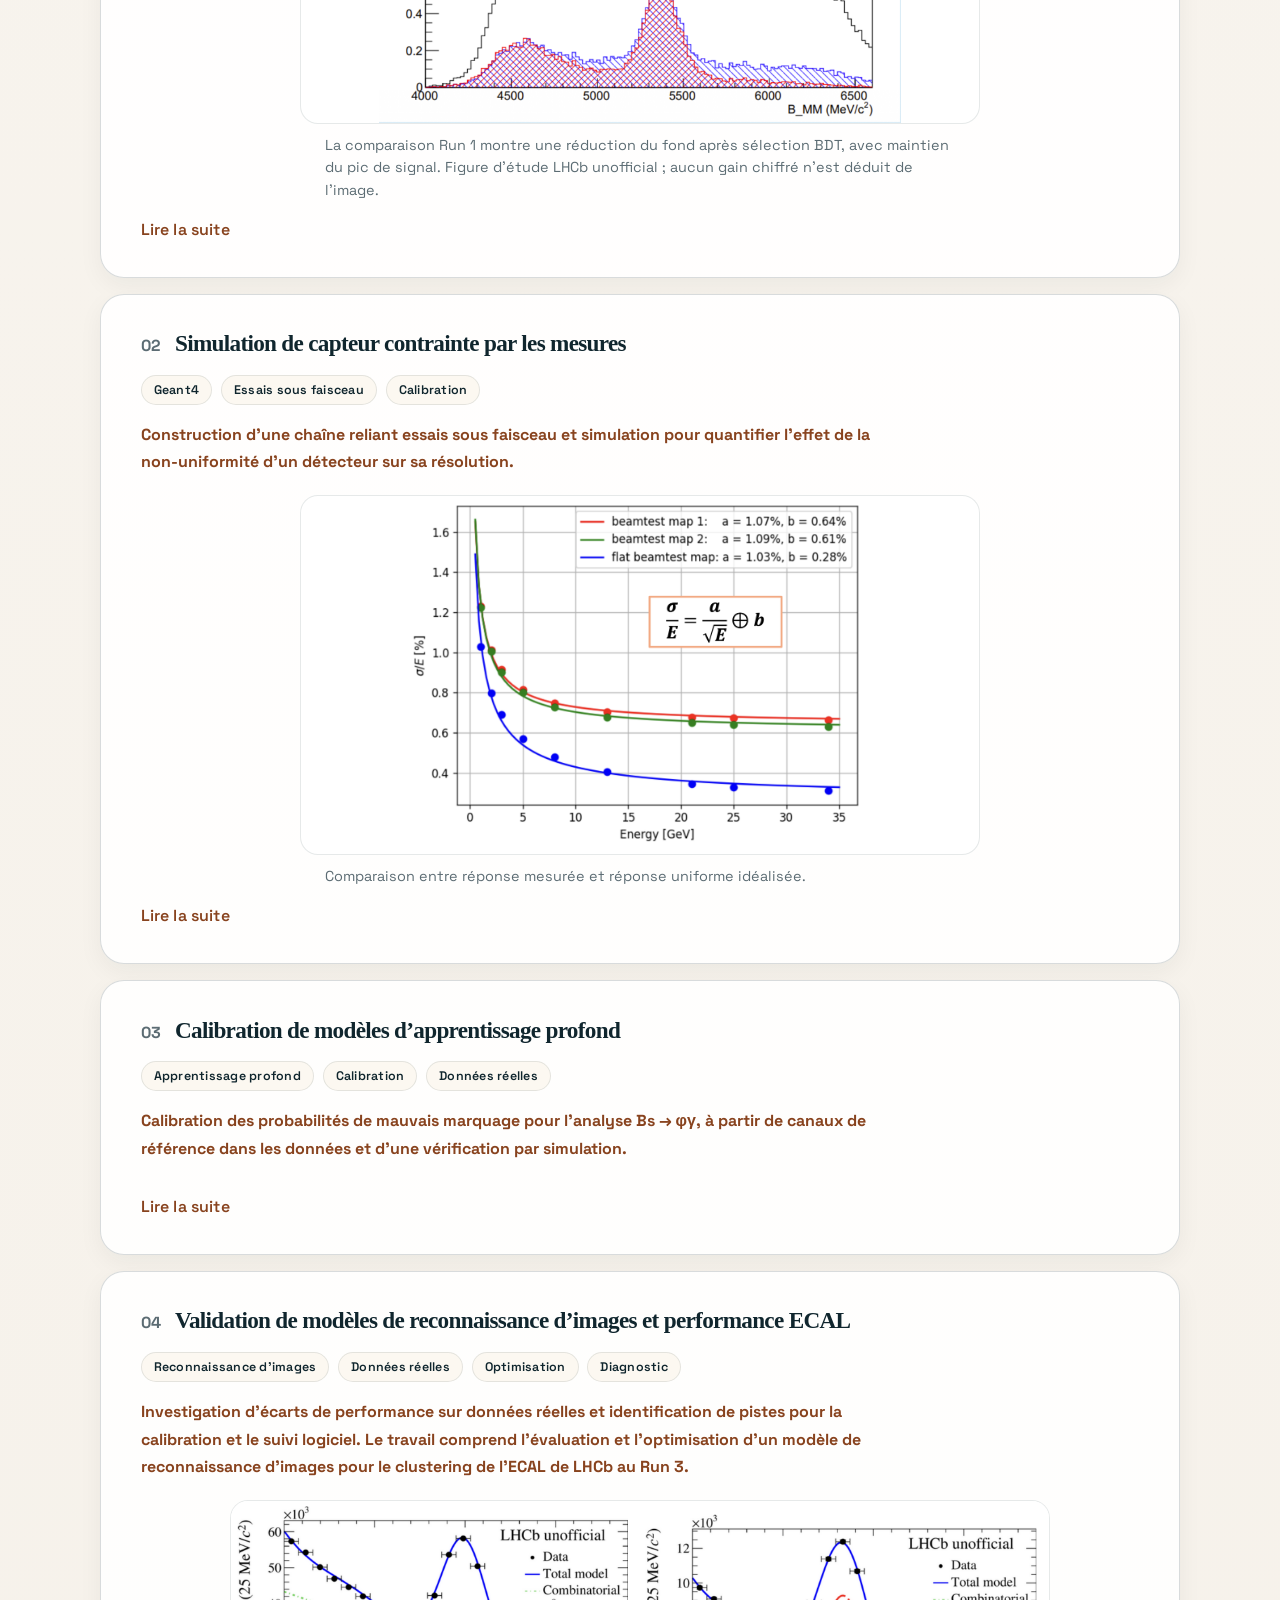
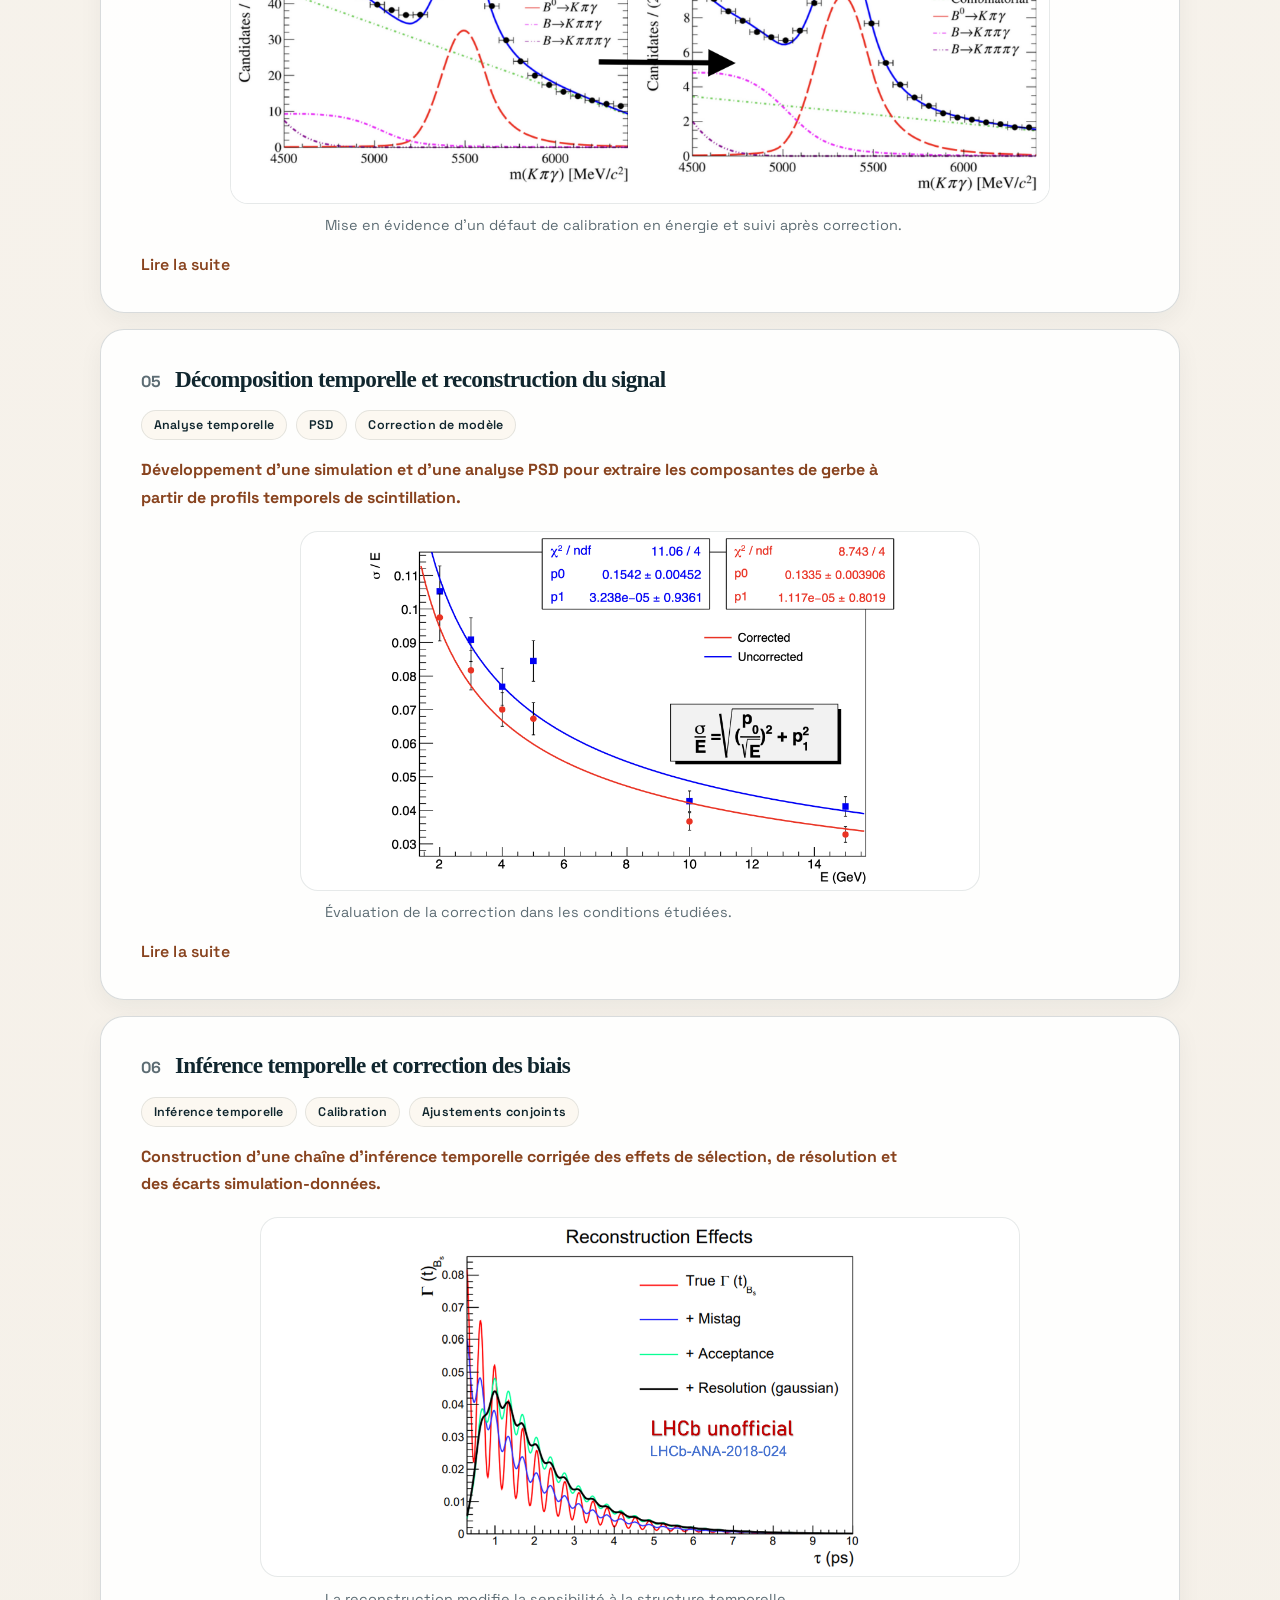
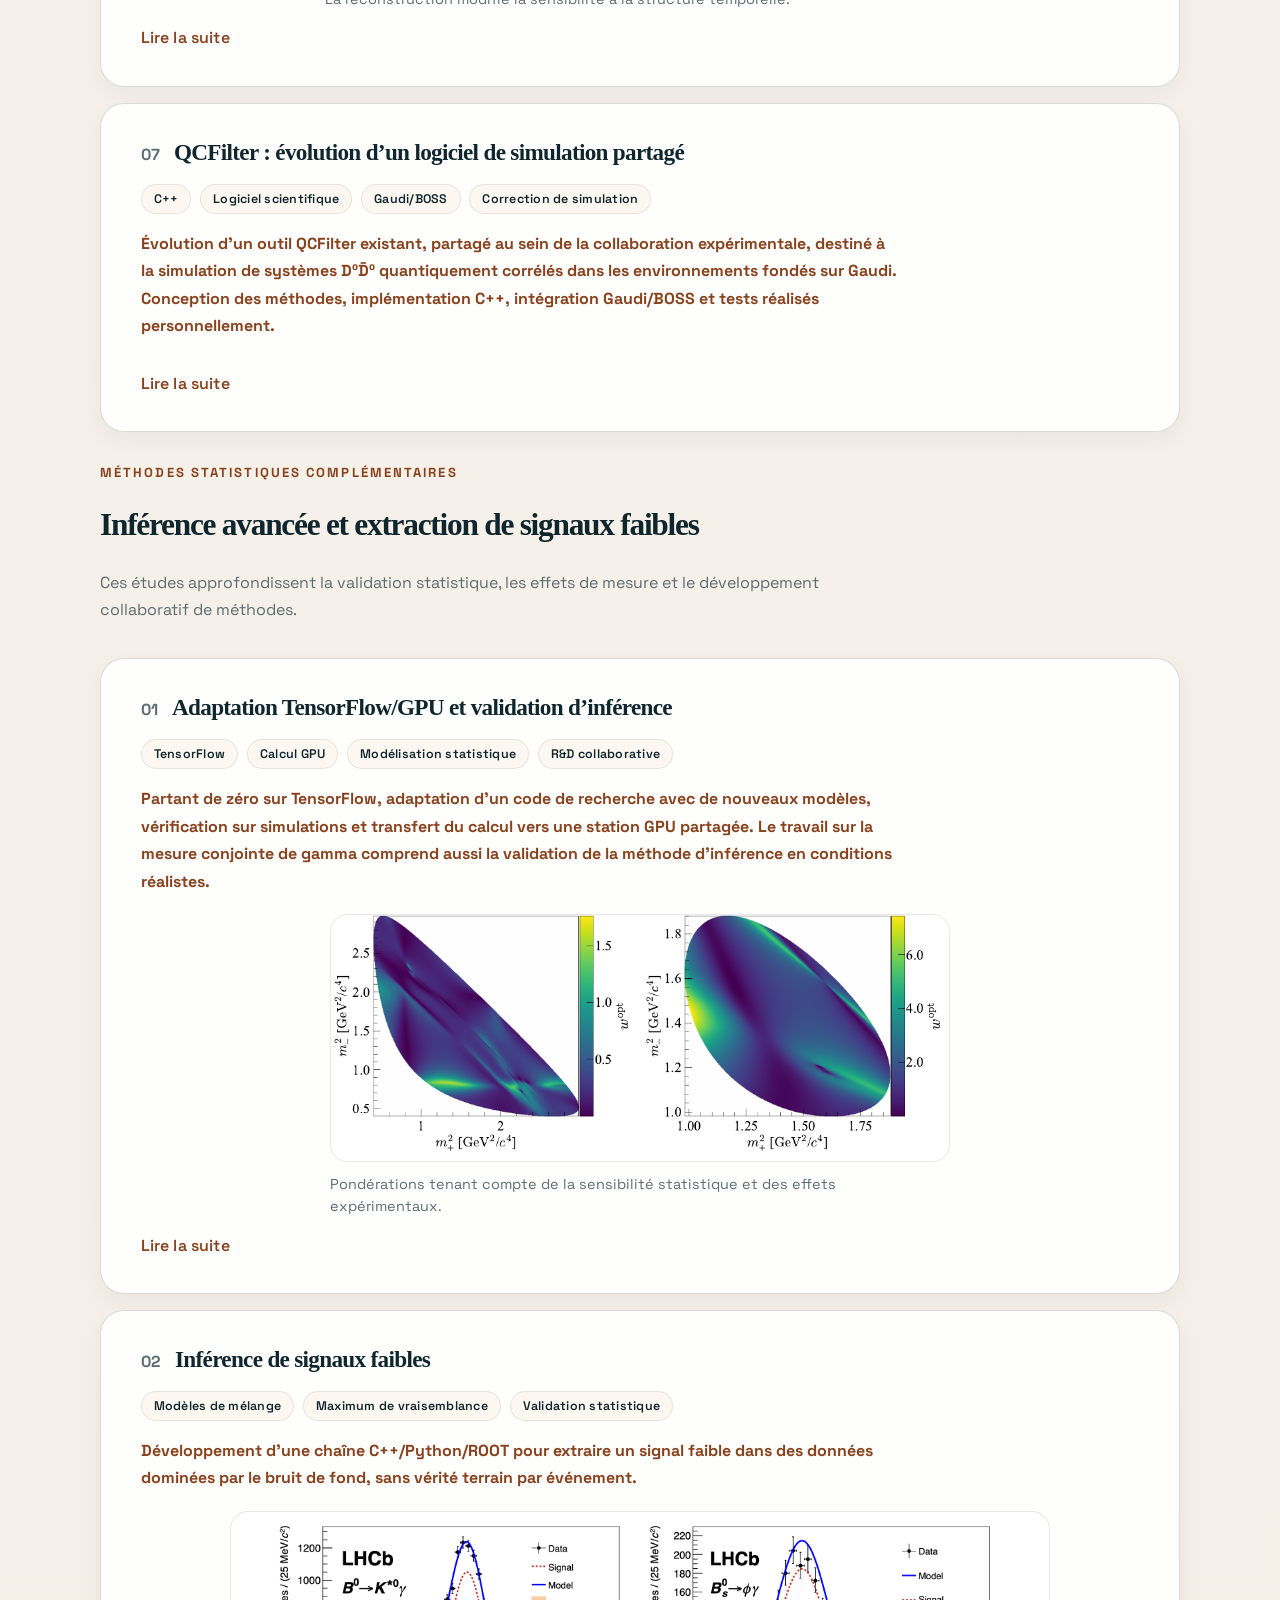
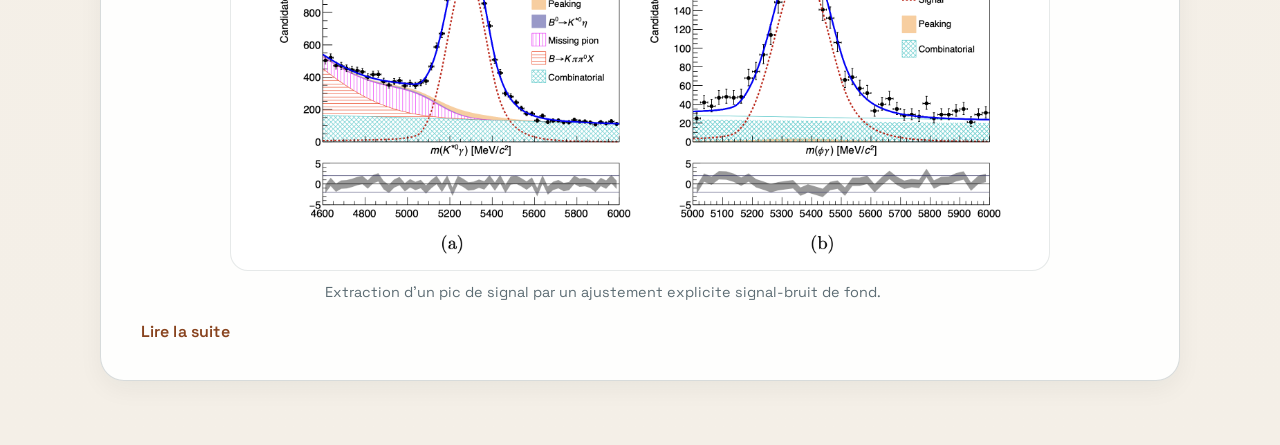
==== commit 37c27e86: "Document QCFilter modernisation validation and internal source scope" ====
--- a/index-fr.html
+++ b/index-fr.html
@@ -83,7 +83,7 @@
       <main>
         <section class="section" id="capabilities">
           <div class="section-heading"><p class="eyebrow">Compétences transférables</p></div>
-          <div class="resume-card"><h3>Des compétences étayées par les projets</h3><ul><li><strong>Vérifier la fiabilité :</strong> Choix de canaux de référence, alignement cinématique par repondération et ajustement entre mauvais marquage prédit et observé. Vérification sur simulation du signal repondérée : résultats compatibles dans leurs incertitudes. <a href="#work-9">Cas de calibration</a>.</li><li><strong>Diagnostiquer la performance :</strong> évaluation sur données réelles d’un modèle de reconnaissance d’images pour l’ECAL et recherche de causes liées à la calibration, au détecteur ou au logiciel. Méthodes transférables à l’évaluation de modèles et au diagnostic des causes. <a href="#work-6">Cas de diagnostic</a>.</li><li><strong>Traiter les écarts entre échantillons :</strong> entraînement de classifieurs CatBoost, contrôles entraînement/test et repondération des données de contrôle et cibles. Application possible à l’évaluation de modèles lorsque les distributions diffèrent. <a href="#work-3">Décalage de distribution</a>.</li><li><strong>Apprendre et appliquer :</strong> sans connaissance préalable de TensorFlow, adaptation d’un code existant avec de nouveaux modèles d’amplitude et d’effets de mesure, puis vérification sur données simulées. Sans expérience GPU ni d’administration multi-utilisateur, configuration d’une station partagée en une demi-journée et migration vers une exécution GPU réussie en une demi-journée supplémentaire. Ces durées concernent la configuration et la migration. <a href="#work-8">Apprentissage et réalisation</a>.</li><li><strong>Coordonner et communiquer :</strong> organisation de tâches liées de mesure, d’analyse et de validation ; contributions au code partagé et aux revues. Présentations au GDR-InF 2022 et à FCC/DRD France 2025, dont au nom de GRAiNITA.</li></ul><ul><li><strong>Fiabilité du logiciel scientifique :</strong> comparaison des amplitudes TensorFlow à une référence C++, harmonisation des types et détection d’une erreur de signe du fitter en revue GitLab. Ajustement collectif des priorités lors des points hebdomadaires. <a href="#work-8">Vérification et collaboration</a>.</li></ul><ul><li><strong>Faire évoluer un logiciel partagé:</strong> Réalisation : évolution de QCFilter existant — méthodes, C++, intégration Gaudi/BOSS et tests. Outil utilisé pour les simulations suivantes du projet, puis enrichi par les collaborateurs. <a href="#work-7">QCFilter</a>.</li></ul><h3>Ma démarche face à un nouveau problème métier</h3><p>Une proposition pour le premier mois, dont le périmètre et le calendrier seraient convenus avec l’équipe après accès aux données et à l’environnement :</p><ul><li><strong>Comprendre la décision :</strong> identifier les utilisateurs, le processus existant, les critères de réussite et le coût des différentes erreurs.</li><li><strong>Établir une référence :</strong> examiner la qualité des données et reproduire un résultat existant ou une analyse simple.</li><li><strong>Étudier une priorité :</strong> analyser un biais d’échantillon, une calibration ou un écart de performance précis, avec des contrôles convenus avec les experts métier.</li><li><strong>Livrer un résultat vérifiable :</strong> partager une analyse reproductible, ses conclusions, ses limites et une proposition d’actions prioritaires.</li></ul><ul><li><strong>Automatisation de l’acquisition et de la qualité :</strong> Développement d’une chaîne Shell pour l’acquisition sous faisceau, le stockage, la calibration rapide et les premiers contrôles qualité, reliant lecture du détecteur, tracking et calibration temporelle. Participation au montage et à la prise de données ; appui aux ajustements et corrections des effets de mesure.</li></ul><ul><li><strong>Du diagnostic à la revue de code:</strong> Diagnostic d’associations erronées des photons ECAL ; modification du matching par énergie déposée dans le cluster, tests sur plusieurs canaux simulés et amélioration de la sûreté multithread après revue. Modification intégrée et utilisée pour les analyses Run 3 et les contrôles de reconstruction.</li></ul><ul><li><strong>ML relié à l’objectif de mesure:</strong> Sélection CatBoost avec repondération, réduction des variables, évaluation à cinq plis et contrôles KS entraînement/test ; seuil lié à la mesure, fondé sur les effectifs ajustés et les efficacités.</li></ul><ul><li><strong>Résultats expérimentaux et choix de conception:</strong> Comparaison des profils mesurés et simulation avec leurs paramètres ; extraction des composantes contrôlée par corrélations et distributions des biais. Contribution au choix collectif de ZnWO4 pour la PSD. Les ingénieurs ont assuré le montage et les sources.</li></ul></div>
+          <div class="resume-card"><h3>Des compétences étayées par les projets</h3><ul><li><strong>Vérifier la fiabilité :</strong> Choix de canaux de référence, alignement cinématique par repondération et ajustement entre mauvais marquage prédit et observé. Vérification sur simulation du signal repondérée : résultats compatibles dans leurs incertitudes. <a href="#work-9">Cas de calibration</a>.</li><li><strong>Diagnostiquer la performance :</strong> évaluation sur données réelles d’un modèle de reconnaissance d’images pour l’ECAL et recherche de causes liées à la calibration, au détecteur ou au logiciel. Méthodes transférables à l’évaluation de modèles et au diagnostic des causes. <a href="#work-6">Cas de diagnostic</a>.</li><li><strong>Traiter les écarts entre échantillons :</strong> entraînement de classifieurs CatBoost, contrôles entraînement/test et repondération des données de contrôle et cibles. Application possible à l’évaluation de modèles lorsque les distributions diffèrent. <a href="#work-3">Décalage de distribution</a>.</li><li><strong>Apprendre et appliquer :</strong> sans connaissance préalable de TensorFlow, adaptation d’un code existant avec de nouveaux modèles d’amplitude et d’effets de mesure, puis vérification sur données simulées. Sans expérience GPU ni d’administration multi-utilisateur, configuration d’une station partagée en une demi-journée et migration vers une exécution GPU réussie en une demi-journée supplémentaire. Ces durées concernent la configuration et la migration. <a href="#work-8">Apprentissage et réalisation</a>.</li><li><strong>Coordonner et communiquer :</strong> organisation de tâches liées de mesure, d’analyse et de validation ; contributions au code partagé et aux revues. Présentations au GDR-InF 2022 et à FCC/DRD France 2025, dont au nom de GRAiNITA.</li></ul><ul><li><strong>Fiabilité du logiciel scientifique :</strong> comparaison des amplitudes TensorFlow à une référence C++, harmonisation des types et détection d’une erreur de signe du fitter en revue GitLab. Ajustement collectif des priorités lors des points hebdomadaires. <a href="#work-8">Vérification et collaboration</a>.</li></ul><ul><li><strong>Faire évoluer un logiciel partagé:</strong> Réalisation : refonte C++/Gaudi de QCFilter et interface générique d’amplitudes. Validation face à l’ancienne version et aux données ; outil réutilisé et étendu par les collaborateurs. <a href="#work-7">QCFilter</a>.</li></ul><h3>Ma démarche face à un nouveau problème métier</h3><p>Une proposition pour le premier mois, dont le périmètre et le calendrier seraient convenus avec l’équipe après accès aux données et à l’environnement :</p><ul><li><strong>Comprendre la décision :</strong> identifier les utilisateurs, le processus existant, les critères de réussite et le coût des différentes erreurs.</li><li><strong>Établir une référence :</strong> examiner la qualité des données et reproduire un résultat existant ou une analyse simple.</li><li><strong>Étudier une priorité :</strong> analyser un biais d’échantillon, une calibration ou un écart de performance précis, avec des contrôles convenus avec les experts métier.</li><li><strong>Livrer un résultat vérifiable :</strong> partager une analyse reproductible, ses conclusions, ses limites et une proposition d’actions prioritaires.</li></ul><ul><li><strong>Automatisation de l’acquisition et de la qualité :</strong> Développement d’une chaîne Shell pour l’acquisition sous faisceau, le stockage, la calibration rapide et les premiers contrôles qualité, reliant lecture du détecteur, tracking et calibration temporelle. Participation au montage et à la prise de données ; appui aux ajustements et corrections des effets de mesure.</li></ul><ul><li><strong>Du diagnostic à la revue de code:</strong> Diagnostic d’associations erronées des photons ECAL ; modification du matching par énergie déposée dans le cluster, tests sur plusieurs canaux simulés et amélioration de la sûreté multithread après revue. Modification intégrée et utilisée pour les analyses Run 3 et les contrôles de reconstruction.</li></ul><ul><li><strong>ML relié à l’objectif de mesure:</strong> Sélection CatBoost avec repondération, réduction des variables, évaluation à cinq plis et contrôles KS entraînement/test ; seuil lié à la mesure, fondé sur les effectifs ajustés et les efficacités.</li></ul><ul><li><strong>Résultats expérimentaux et choix de conception:</strong> Comparaison des profils mesurés et simulation avec leurs paramètres ; extraction des composantes contrôlée par corrélations et distributions des biais. Contribution au choix collectif de ZnWO4 pour la PSD. Les ingénieurs ont assuré le montage et les sources.</li></ul></div>
         </section>
         <section class="resume-card cv-downloads" aria-label="CV de deux pages"><h2>CV de deux pages</h2><div class="cv-download"><h3>Data science et ingénierie des données</h3><p><a href="assets/cv/CV_YingruiHou_DataScience_EN.pdf" download>English (PDF)</a> · <a href="assets/cv/CV_YingruiHou_DataScience_FR.pdf" download>Français (PDF)</a></p></div><div class="cv-download"><h3>Jumeaux numériques et ingénierie de simulation</h3><p><a href="assets/cv/CV_YingruiHou_DigitalTwin_EN.pdf" download>English (PDF)</a> · <a href="assets/cv/CV_YingruiHou_DigitalTwin_FR.pdf" download>Français (PDF)</a></p></div></section>
         <section class="section" id="selected-work">
@@ -225,11 +225,11 @@
   </div>
   <div class="case-tags" aria-label="Compétences et outils utilisés"><span class="case-tag">C++</span><span class="case-tag">Logiciel scientifique</span><span class="case-tag">Gaudi/BOSS</span><span class="case-tag">Correction de simulation</span></div>
   <div class="case-preview">
-    <p><strong>Évolution d’un outil QCFilter open source existant, destiné à la simulation de systèmes D⁰D̄⁰ quantiquement corrélés dans les environnements fondés sur Gaudi. Conception des méthodes, implémentation C++, intégration Gaudi/BOSS et tests réalisés personnellement.</strong></p>
-
-  </div>
-  <div class="case-details" hidden>
-    <h3>Contexte</h3><p>QCFilter applique des contraintes physiques par filtrage événementiel pour représenter les corrélations quantiques dans les systèmes D⁰D̄⁰ simulés. Le travail a consisté à faire évoluer un outil existant et à ajouter plusieurs processus physiques majeurs.</p><h3>Contribution personnelle</h3><ul><li>Conception des méthodes nécessaires à l’évolution du logiciel et implémentation des modifications en C++.</li><li>Intégration dans Gaudi/BOSS et réalisation des tests finaux.</li><li>Ajout de plusieurs processus physiques majeurs et livraison du package QCFilter mis à jour.</li></ul><h3>Utilisation et collaboration</h3><p>Cette version a servi aux échantillons simulés suivants du projet. D’autres collaborateurs l’ont ensuite enrichie avec les processus de signal de leurs propres études.</p><p>Cette expérience illustre la reprise d’un code existant, la livraison d’un outil intégré et sa réutilisation par des collègues. Le domaine visé est la simulation de systèmes D⁰D̄⁰ quantiquement corrélés sous Gaudi.</p><h3>Publication associée</h3><p><em>CP violation studies at Super Tau-Charm Facility</em>, <a href="https://doi.org/10.48550/arXiv.2502.08907">DOI</a>.</p>
+    <p><strong>Évolution d’un outil QCFilter existant, partagé au sein de la collaboration expérimentale, destiné à la simulation de systèmes D⁰D̄⁰ quantiquement corrélés dans les environnements fondés sur Gaudi. Conception des méthodes, implémentation C++, intégration Gaudi/BOSS et tests réalisés personnellement.</strong></p>
+
+  </div>
+  <div class="case-details" hidden>
+    <h3>Contexte</h3><p>QCFilter applique des contraintes physiques par filtrage événementiel pour représenter les corrélations quantiques dans les systèmes D⁰D̄⁰ simulés. Le code ancien présentait quelques bugs connus et ne prenait en charge que le cas de corrélation antisymétrique sous C. L’évolution a porté sur le code et sur la facilité d’ajout de processus personnalisés.</p><h3>Contribution personnelle</h3><ul><li>Réécriture du code existant selon une norme C++ plus récente, dans le framework Gaudi.</li><li>Ajout d’une <strong>interface générique de modèles d’amplitude</strong>, pour permettre aux utilisateurs d’intégrer leurs propres processus physiques.</li><li>Intégration dans Gaudi/BOSS et réalisation des tests finaux.</li><li>Ajout de plusieurs processus physiques majeurs et livraison du package QCFilter mis à jour.</li></ul><h3>Vérification</h3><ul><li>Comparaison des résultats simulés avec l’outil initial et sa nouvelle version : concordance dans les comparaisons réalisées.</li><li>Comparaison avec les données réelles des principales variables cinématiques et des observables liées aux amplitudes : accord global, avec des écarts résiduels attribués aux limites du modèle.</li></ul><h3>Utilisation et collaboration</h3><p>Cette version a servi aux échantillons simulés suivants du projet. D’autres collaborateurs l’ont ensuite enrichie avec les processus de signal de leurs propres études.</p><p>Cette expérience illustre la reprise d’un code existant, la livraison d’un outil intégré et sa réutilisation par des collègues. Le domaine visé est la simulation de systèmes D⁰D̄⁰ quantiquement corrélés sous Gaudi.</p><h3>Publication associée</h3><p><em>CP violation studies at Super Tau-Charm Facility</em>, <a href="https://doi.org/10.48550/arXiv.2502.08907">DOI</a>.</p>
   <p class="case-meta"><strong>Méthodes :</strong> extension de code existant, conception de méthodes, intégration, tests</p>
   <p class="impact-note"><strong>Résultat :</strong> livraison d’une version utilisée pour les simulations suivantes du projet et enrichie par les collaborateurs.</p>
   <p class="impact">Applications en ingénierie : Plateformes de simulation | Calcul scientifique | Intégration logicielle</p>
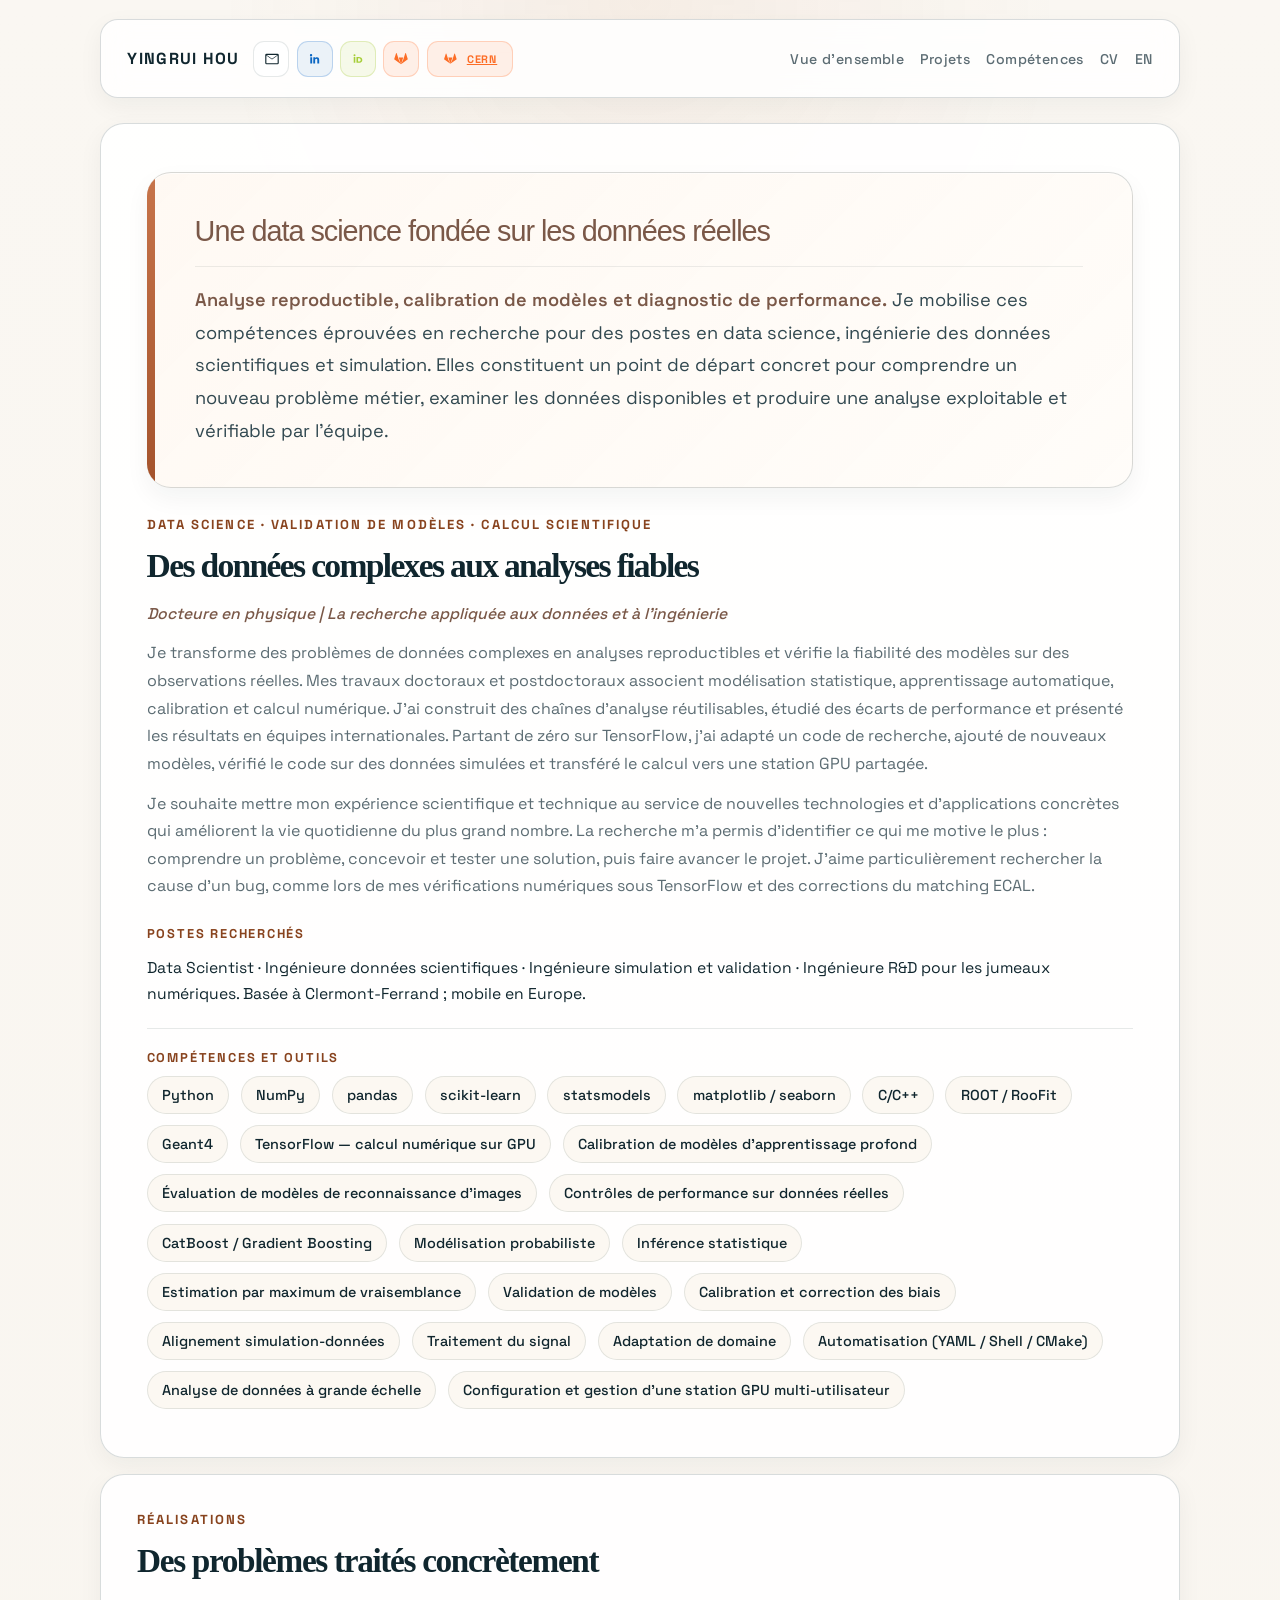
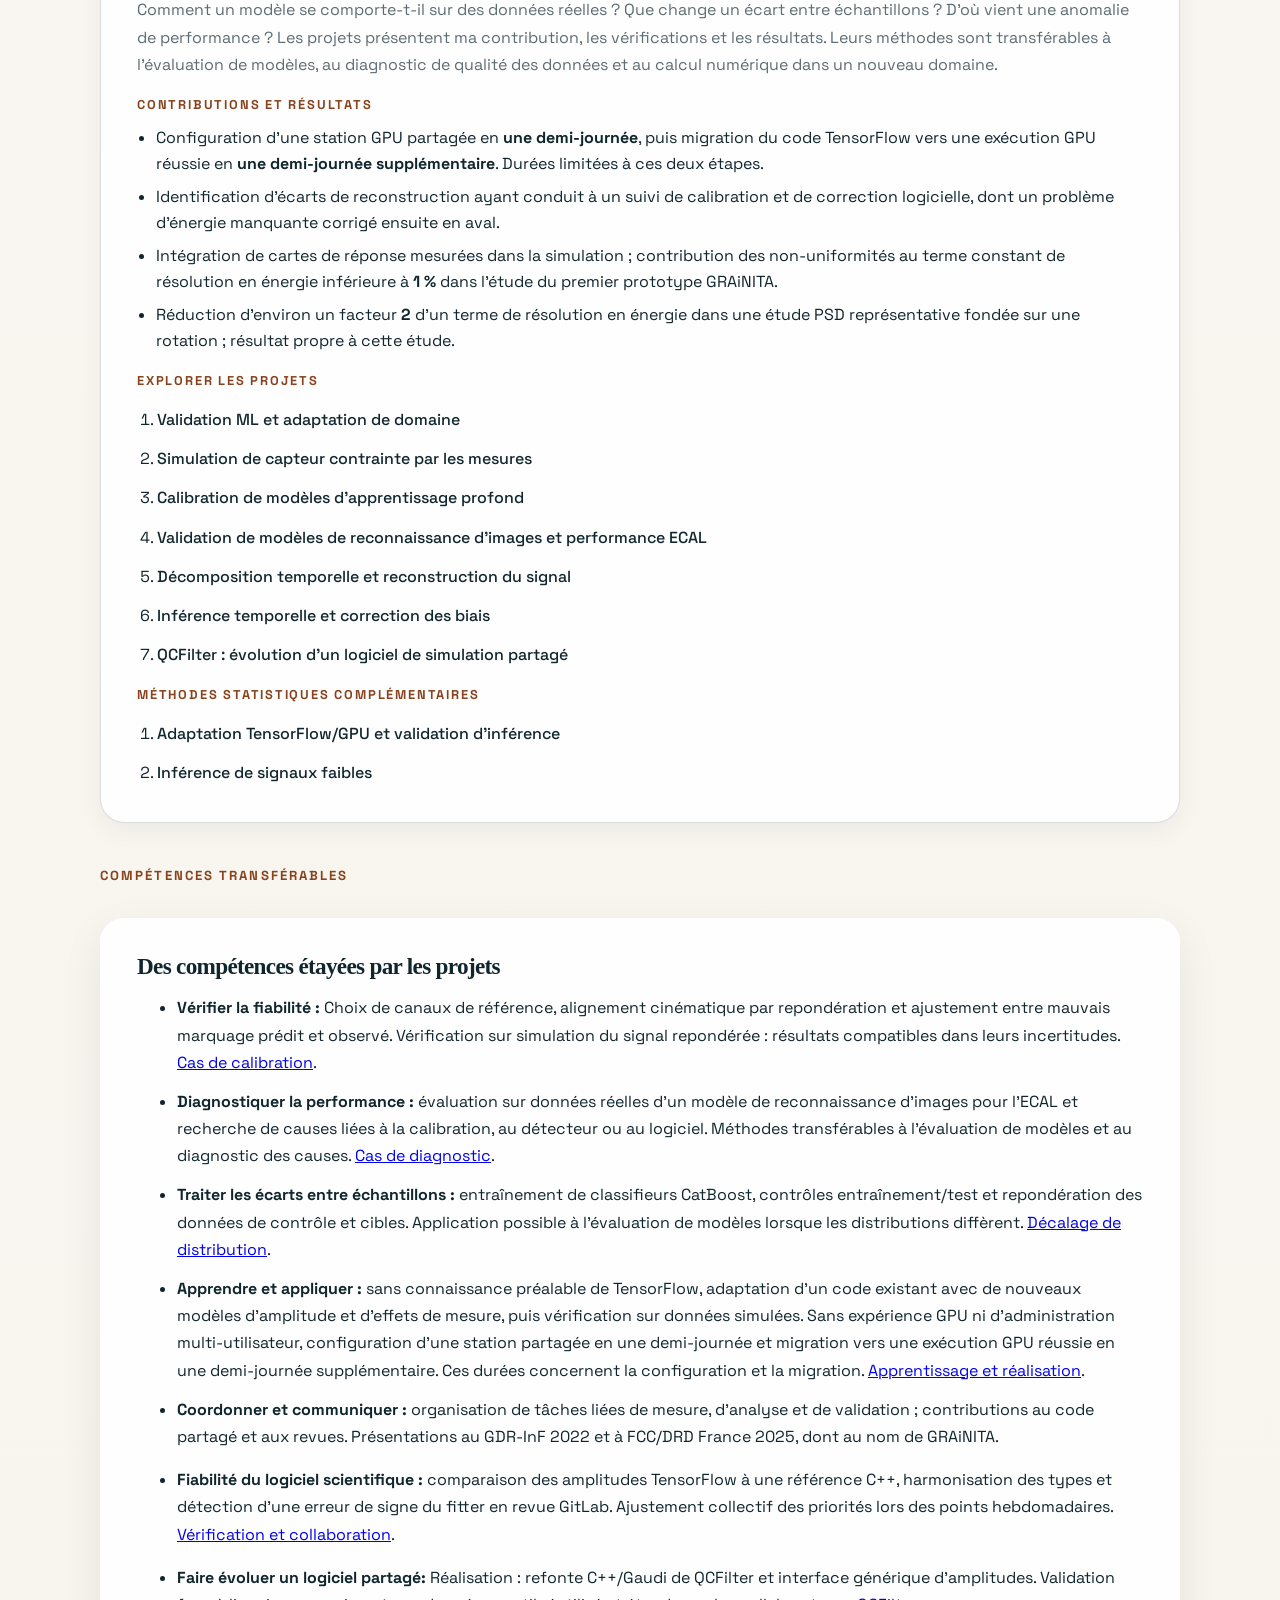
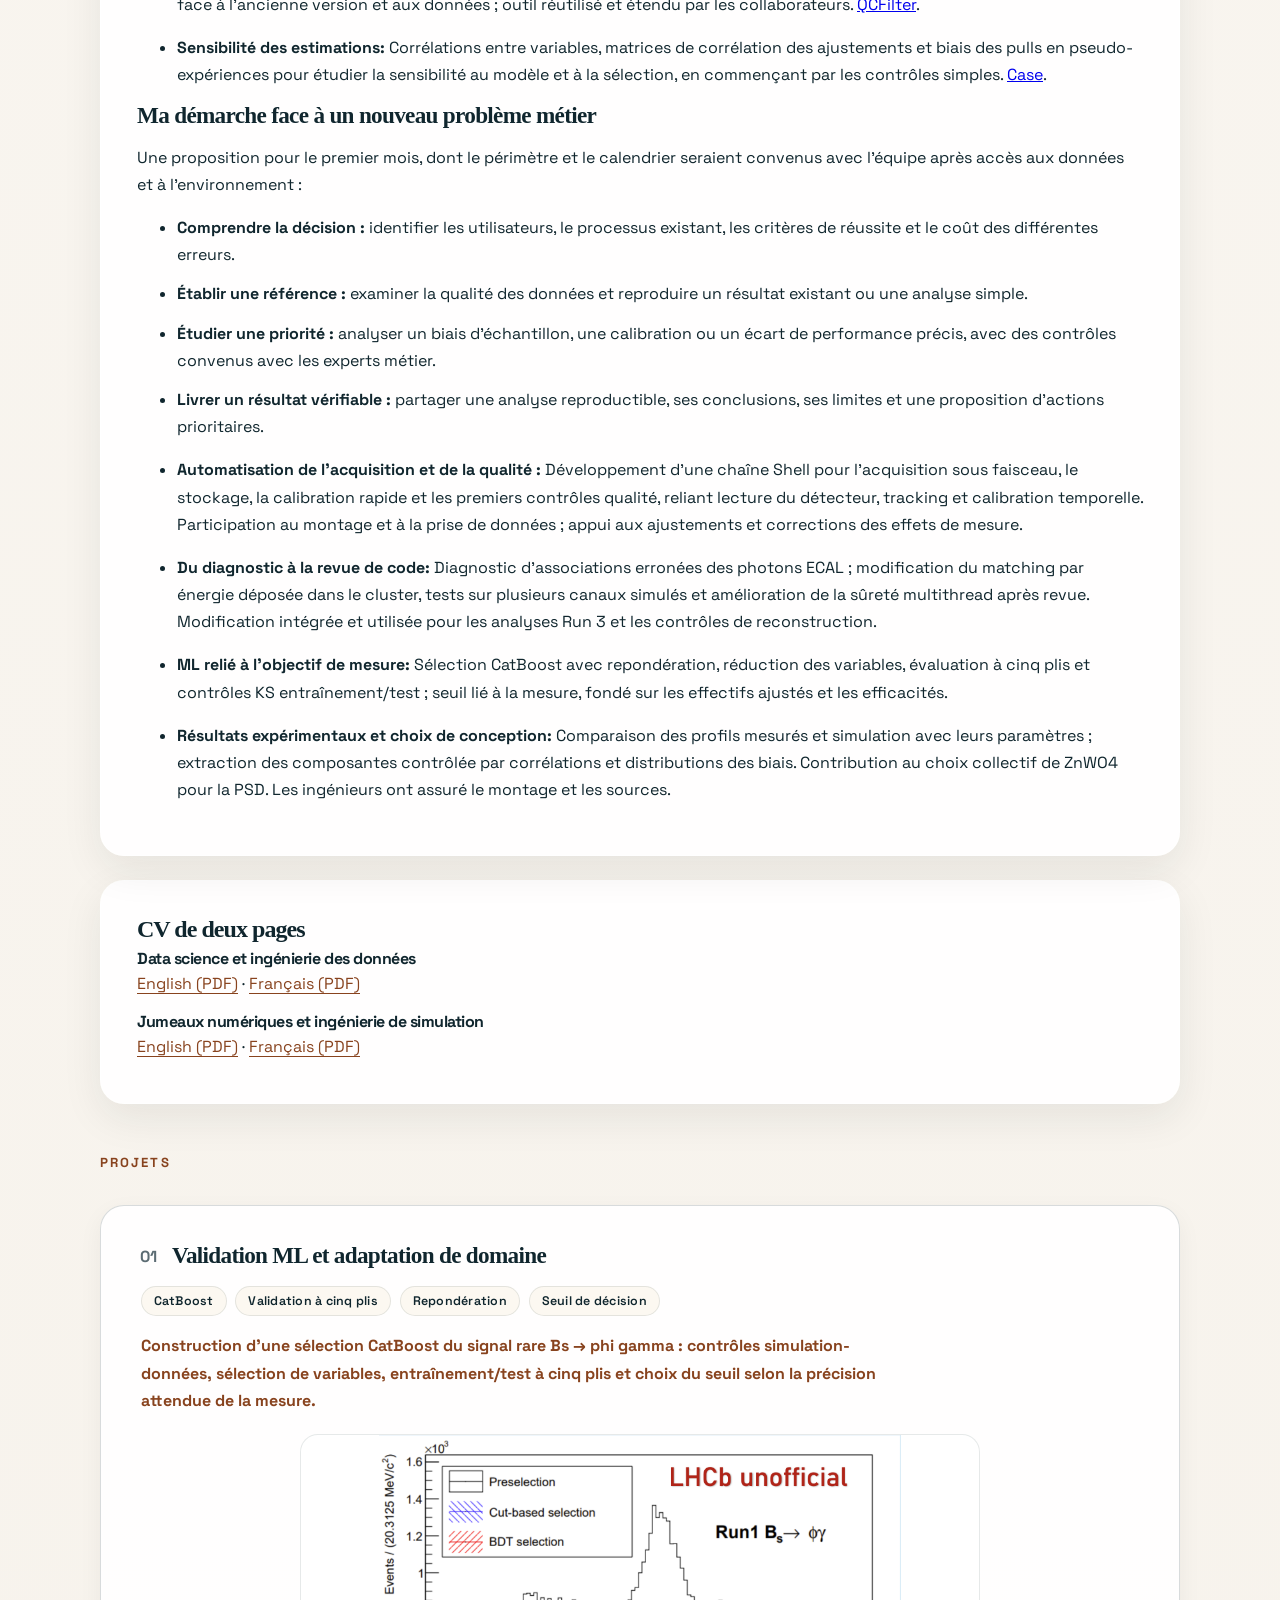
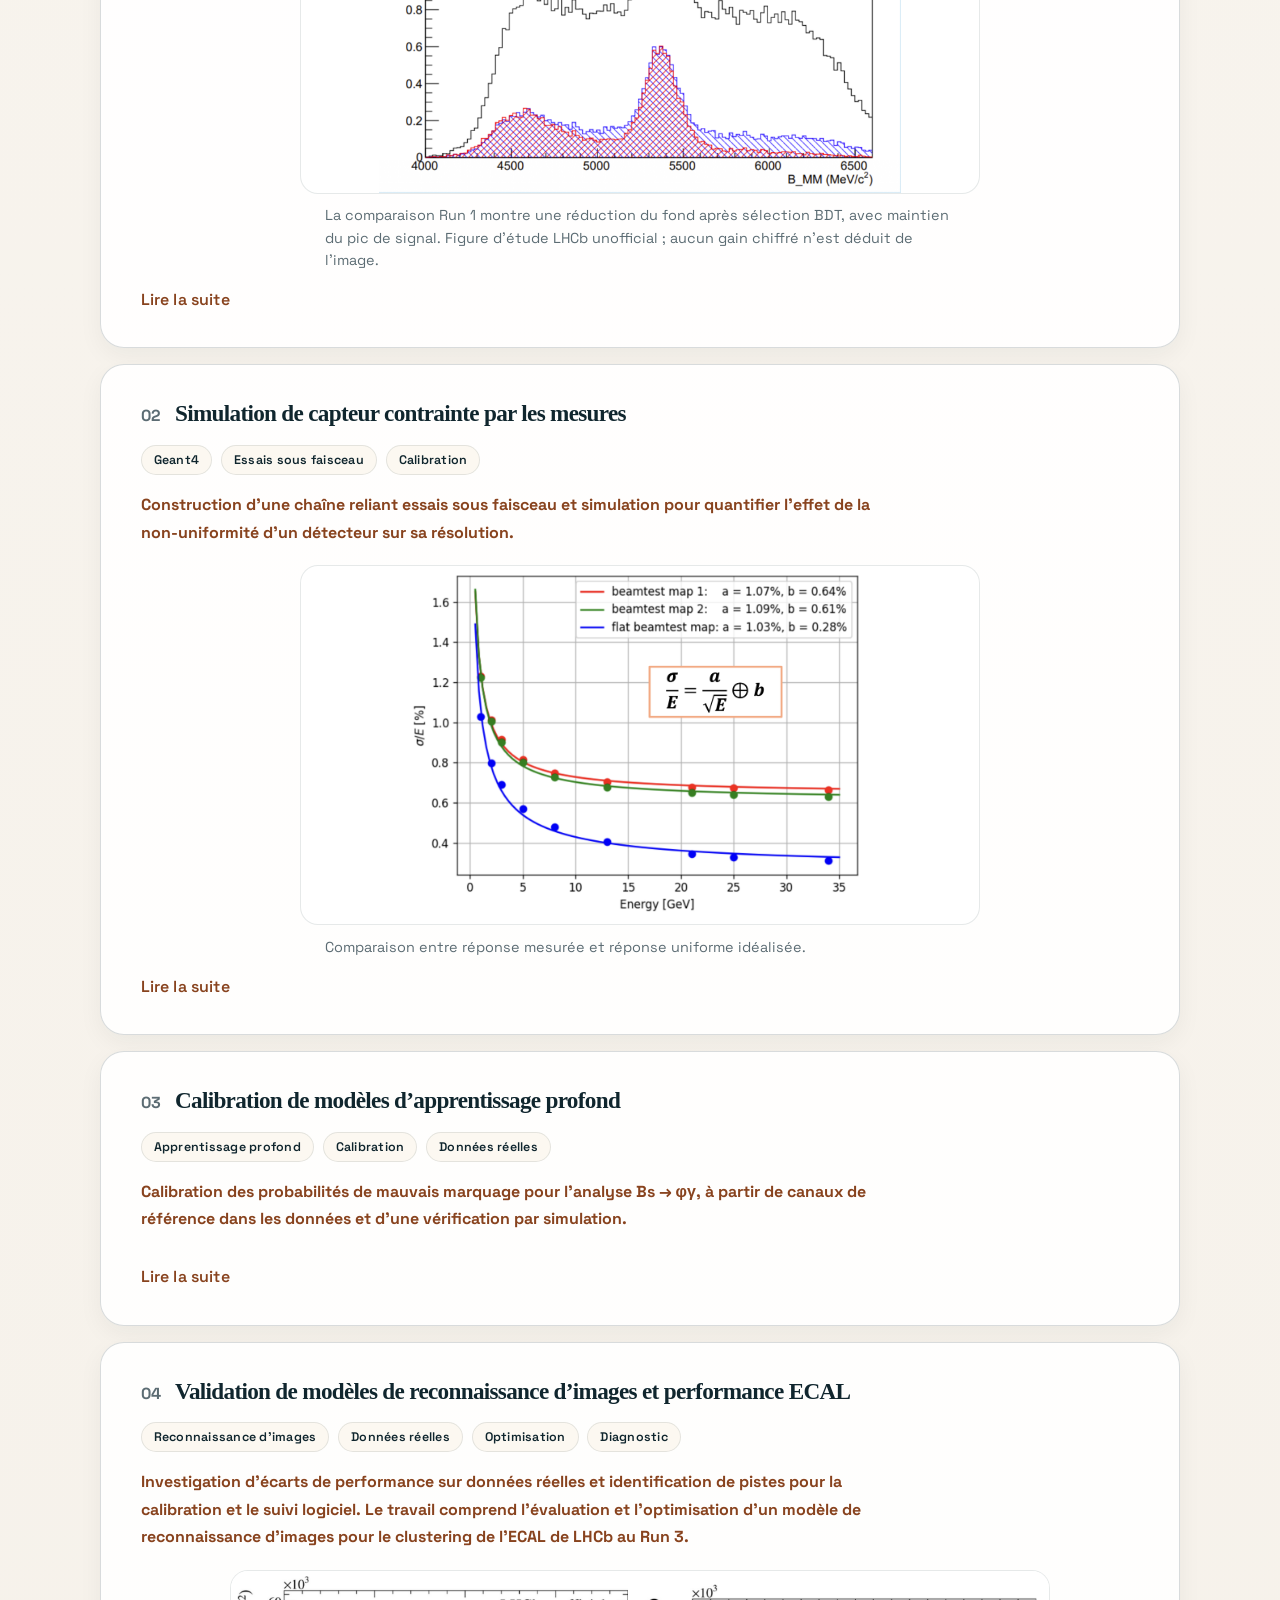
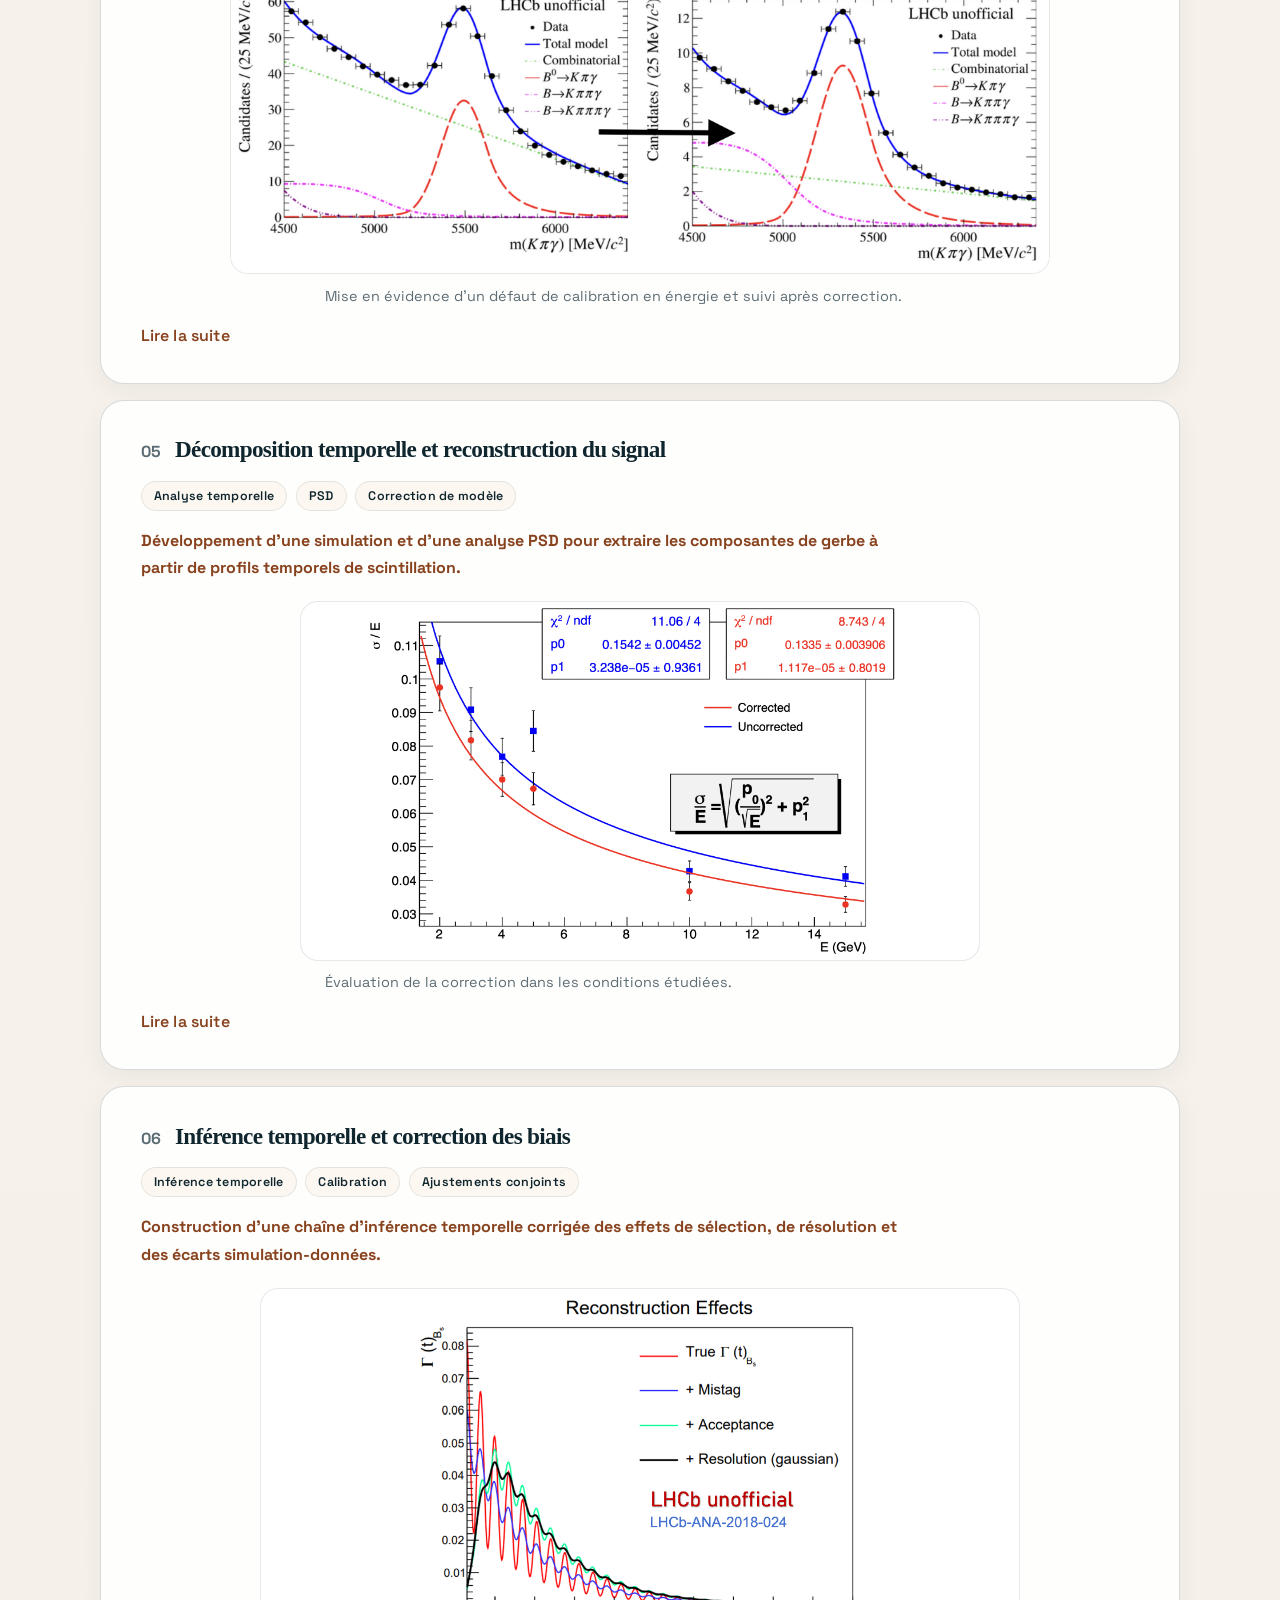
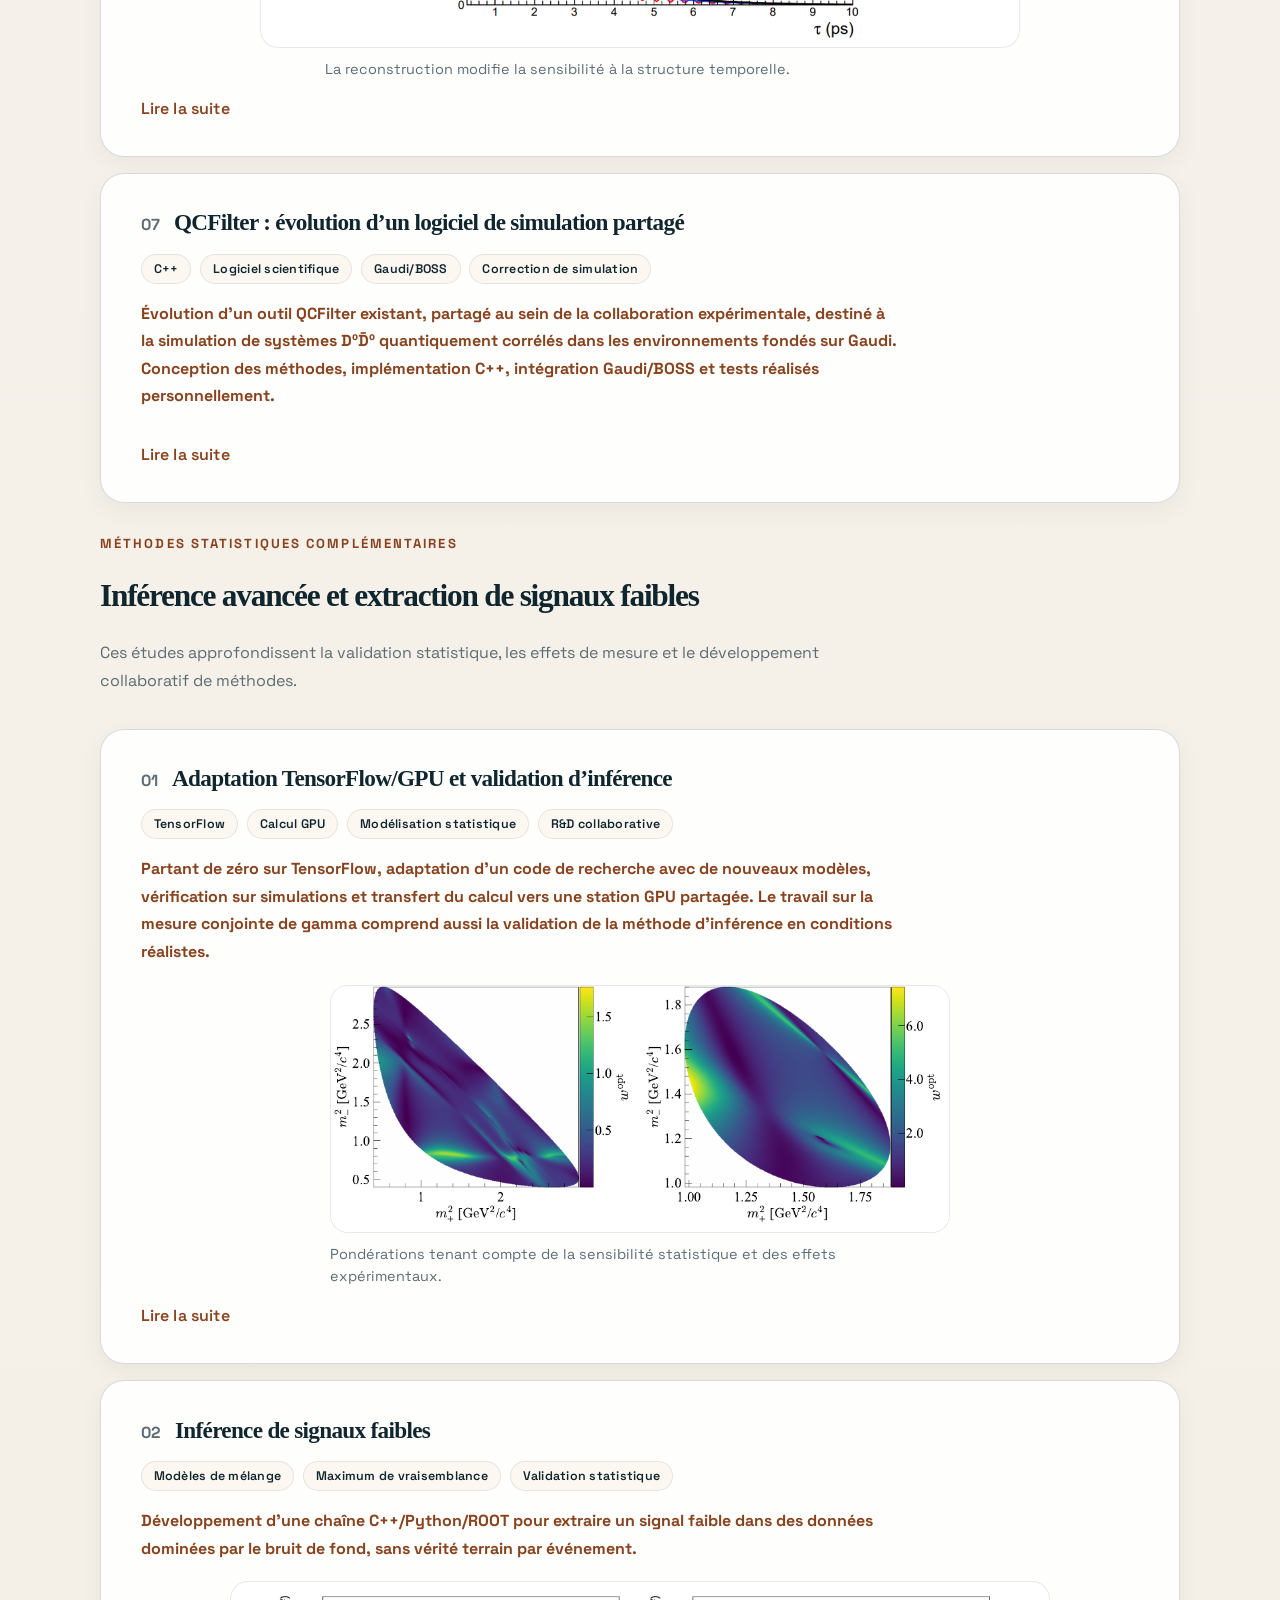
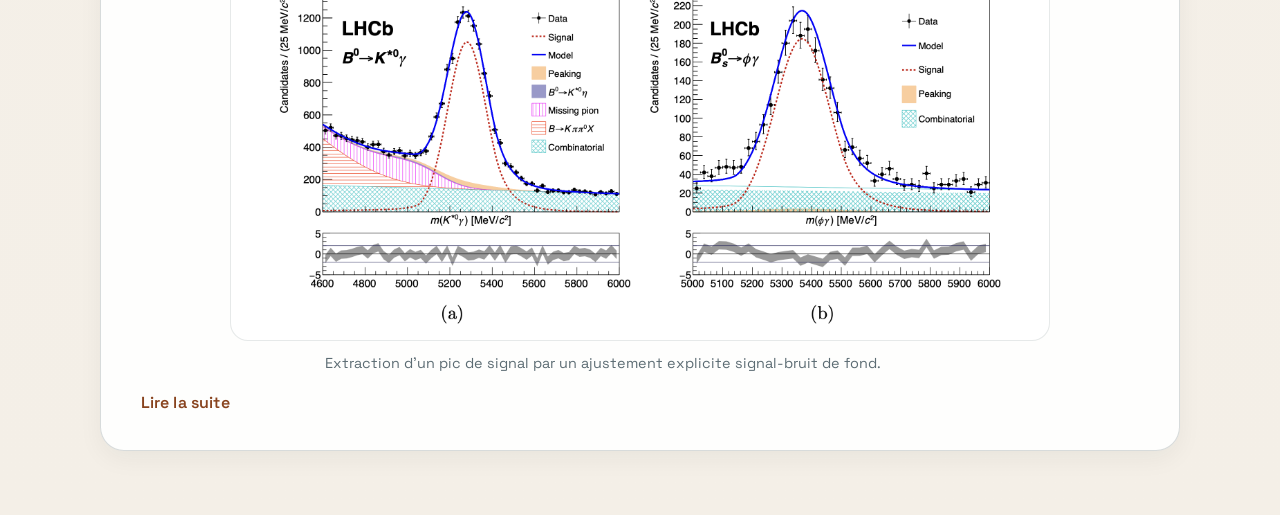
==== commit 78800444: "Document staged correlation and pseudoexperiment diagnostics" ====
--- a/index-fr.html
+++ b/index-fr.html
@@ -83,7 +83,7 @@
       <main>
         <section class="section" id="capabilities">
           <div class="section-heading"><p class="eyebrow">Compétences transférables</p></div>
-          <div class="resume-card"><h3>Des compétences étayées par les projets</h3><ul><li><strong>Vérifier la fiabilité :</strong> Choix de canaux de référence, alignement cinématique par repondération et ajustement entre mauvais marquage prédit et observé. Vérification sur simulation du signal repondérée : résultats compatibles dans leurs incertitudes. <a href="#work-9">Cas de calibration</a>.</li><li><strong>Diagnostiquer la performance :</strong> évaluation sur données réelles d’un modèle de reconnaissance d’images pour l’ECAL et recherche de causes liées à la calibration, au détecteur ou au logiciel. Méthodes transférables à l’évaluation de modèles et au diagnostic des causes. <a href="#work-6">Cas de diagnostic</a>.</li><li><strong>Traiter les écarts entre échantillons :</strong> entraînement de classifieurs CatBoost, contrôles entraînement/test et repondération des données de contrôle et cibles. Application possible à l’évaluation de modèles lorsque les distributions diffèrent. <a href="#work-3">Décalage de distribution</a>.</li><li><strong>Apprendre et appliquer :</strong> sans connaissance préalable de TensorFlow, adaptation d’un code existant avec de nouveaux modèles d’amplitude et d’effets de mesure, puis vérification sur données simulées. Sans expérience GPU ni d’administration multi-utilisateur, configuration d’une station partagée en une demi-journée et migration vers une exécution GPU réussie en une demi-journée supplémentaire. Ces durées concernent la configuration et la migration. <a href="#work-8">Apprentissage et réalisation</a>.</li><li><strong>Coordonner et communiquer :</strong> organisation de tâches liées de mesure, d’analyse et de validation ; contributions au code partagé et aux revues. Présentations au GDR-InF 2022 et à FCC/DRD France 2025, dont au nom de GRAiNITA.</li></ul><ul><li><strong>Fiabilité du logiciel scientifique :</strong> comparaison des amplitudes TensorFlow à une référence C++, harmonisation des types et détection d’une erreur de signe du fitter en revue GitLab. Ajustement collectif des priorités lors des points hebdomadaires. <a href="#work-8">Vérification et collaboration</a>.</li></ul><ul><li><strong>Faire évoluer un logiciel partagé:</strong> Réalisation : refonte C++/Gaudi de QCFilter et interface générique d’amplitudes. Validation face à l’ancienne version et aux données ; outil réutilisé et étendu par les collaborateurs. <a href="#work-7">QCFilter</a>.</li></ul><h3>Ma démarche face à un nouveau problème métier</h3><p>Une proposition pour le premier mois, dont le périmètre et le calendrier seraient convenus avec l’équipe après accès aux données et à l’environnement :</p><ul><li><strong>Comprendre la décision :</strong> identifier les utilisateurs, le processus existant, les critères de réussite et le coût des différentes erreurs.</li><li><strong>Établir une référence :</strong> examiner la qualité des données et reproduire un résultat existant ou une analyse simple.</li><li><strong>Étudier une priorité :</strong> analyser un biais d’échantillon, une calibration ou un écart de performance précis, avec des contrôles convenus avec les experts métier.</li><li><strong>Livrer un résultat vérifiable :</strong> partager une analyse reproductible, ses conclusions, ses limites et une proposition d’actions prioritaires.</li></ul><ul><li><strong>Automatisation de l’acquisition et de la qualité :</strong> Développement d’une chaîne Shell pour l’acquisition sous faisceau, le stockage, la calibration rapide et les premiers contrôles qualité, reliant lecture du détecteur, tracking et calibration temporelle. Participation au montage et à la prise de données ; appui aux ajustements et corrections des effets de mesure.</li></ul><ul><li><strong>Du diagnostic à la revue de code:</strong> Diagnostic d’associations erronées des photons ECAL ; modification du matching par énergie déposée dans le cluster, tests sur plusieurs canaux simulés et amélioration de la sûreté multithread après revue. Modification intégrée et utilisée pour les analyses Run 3 et les contrôles de reconstruction.</li></ul><ul><li><strong>ML relié à l’objectif de mesure:</strong> Sélection CatBoost avec repondération, réduction des variables, évaluation à cinq plis et contrôles KS entraînement/test ; seuil lié à la mesure, fondé sur les effectifs ajustés et les efficacités.</li></ul><ul><li><strong>Résultats expérimentaux et choix de conception:</strong> Comparaison des profils mesurés et simulation avec leurs paramètres ; extraction des composantes contrôlée par corrélations et distributions des biais. Contribution au choix collectif de ZnWO4 pour la PSD. Les ingénieurs ont assuré le montage et les sources.</li></ul></div>
+          <div class="resume-card"><h3>Des compétences étayées par les projets</h3><ul><li><strong>Vérifier la fiabilité :</strong> Choix de canaux de référence, alignement cinématique par repondération et ajustement entre mauvais marquage prédit et observé. Vérification sur simulation du signal repondérée : résultats compatibles dans leurs incertitudes. <a href="#work-9">Cas de calibration</a>.</li><li><strong>Diagnostiquer la performance :</strong> évaluation sur données réelles d’un modèle de reconnaissance d’images pour l’ECAL et recherche de causes liées à la calibration, au détecteur ou au logiciel. Méthodes transférables à l’évaluation de modèles et au diagnostic des causes. <a href="#work-6">Cas de diagnostic</a>.</li><li><strong>Traiter les écarts entre échantillons :</strong> entraînement de classifieurs CatBoost, contrôles entraînement/test et repondération des données de contrôle et cibles. Application possible à l’évaluation de modèles lorsque les distributions diffèrent. <a href="#work-3">Décalage de distribution</a>.</li><li><strong>Apprendre et appliquer :</strong> sans connaissance préalable de TensorFlow, adaptation d’un code existant avec de nouveaux modèles d’amplitude et d’effets de mesure, puis vérification sur données simulées. Sans expérience GPU ni d’administration multi-utilisateur, configuration d’une station partagée en une demi-journée et migration vers une exécution GPU réussie en une demi-journée supplémentaire. Ces durées concernent la configuration et la migration. <a href="#work-8">Apprentissage et réalisation</a>.</li><li><strong>Coordonner et communiquer :</strong> organisation de tâches liées de mesure, d’analyse et de validation ; contributions au code partagé et aux revues. Présentations au GDR-InF 2022 et à FCC/DRD France 2025, dont au nom de GRAiNITA.</li></ul><ul><li><strong>Fiabilité du logiciel scientifique :</strong> comparaison des amplitudes TensorFlow à une référence C++, harmonisation des types et détection d’une erreur de signe du fitter en revue GitLab. Ajustement collectif des priorités lors des points hebdomadaires. <a href="#work-8">Vérification et collaboration</a>.</li></ul><ul><li><strong>Faire évoluer un logiciel partagé:</strong> Réalisation : refonte C++/Gaudi de QCFilter et interface générique d’amplitudes. Validation face à l’ancienne version et aux données ; outil réutilisé et étendu par les collaborateurs. <a href="#work-7">QCFilter</a>.</li></ul><ul><li><strong>Sensibilité des estimations:</strong> Corrélations entre variables, matrices de corrélation des ajustements et biais des pulls en pseudo-expériences pour étudier la sensibilité au modèle et à la sélection, en commençant par les contrôles simples. <a href="#work-1">Case</a>.</li></ul><h3>Ma démarche face à un nouveau problème métier</h3><p>Une proposition pour le premier mois, dont le périmètre et le calendrier seraient convenus avec l’équipe après accès aux données et à l’environnement :</p><ul><li><strong>Comprendre la décision :</strong> identifier les utilisateurs, le processus existant, les critères de réussite et le coût des différentes erreurs.</li><li><strong>Établir une référence :</strong> examiner la qualité des données et reproduire un résultat existant ou une analyse simple.</li><li><strong>Étudier une priorité :</strong> analyser un biais d’échantillon, une calibration ou un écart de performance précis, avec des contrôles convenus avec les experts métier.</li><li><strong>Livrer un résultat vérifiable :</strong> partager une analyse reproductible, ses conclusions, ses limites et une proposition d’actions prioritaires.</li></ul><ul><li><strong>Automatisation de l’acquisition et de la qualité :</strong> Développement d’une chaîne Shell pour l’acquisition sous faisceau, le stockage, la calibration rapide et les premiers contrôles qualité, reliant lecture du détecteur, tracking et calibration temporelle. Participation au montage et à la prise de données ; appui aux ajustements et corrections des effets de mesure.</li></ul><ul><li><strong>Du diagnostic à la revue de code:</strong> Diagnostic d’associations erronées des photons ECAL ; modification du matching par énergie déposée dans le cluster, tests sur plusieurs canaux simulés et amélioration de la sûreté multithread après revue. Modification intégrée et utilisée pour les analyses Run 3 et les contrôles de reconstruction.</li></ul><ul><li><strong>ML relié à l’objectif de mesure:</strong> Sélection CatBoost avec repondération, réduction des variables, évaluation à cinq plis et contrôles KS entraînement/test ; seuil lié à la mesure, fondé sur les effectifs ajustés et les efficacités.</li></ul><ul><li><strong>Résultats expérimentaux et choix de conception:</strong> Comparaison des profils mesurés et simulation avec leurs paramètres ; extraction des composantes contrôlée par corrélations et distributions des biais. Contribution au choix collectif de ZnWO4 pour la PSD. Les ingénieurs ont assuré le montage et les sources.</li></ul></div>
         </section>
         <section class="resume-card cv-downloads" aria-label="CV de deux pages"><h2>CV de deux pages</h2><div class="cv-download"><h3>Data science et ingénierie des données</h3><p><a href="assets/cv/CV_YingruiHou_DataScience_EN.pdf" download>English (PDF)</a> · <a href="assets/cv/CV_YingruiHou_DataScience_FR.pdf" download>Français (PDF)</a></p></div><div class="cv-download"><h3>Jumeaux numériques et ingénierie de simulation</h3><p><a href="assets/cv/CV_YingruiHou_DigitalTwin_EN.pdf" download>English (PDF)</a> · <a href="assets/cv/CV_YingruiHou_DigitalTwin_FR.pdf" download>Français (PDF)</a></p></div></section>
         <section class="section" id="selected-work">
@@ -282,7 +282,7 @@
     <figure class="markdown-figure"><img class="markdown-image" src="assets/selected-work/work-1/BToVG.png" alt="Ajustement du signal et du bruit de fond" loading="lazy" /><figcaption>Extraction d’un pic de signal par un ajustement explicite signal-bruit de fond.</figcaption></figure>
   </div>
   <div class="case-details" hidden>
-    <h3>Problème</h3><p>Séparer un signal rare du bruit combinatoire tout en contrôlant la stabilité de l’estimation.</p><h3>Réalisation personnelle</h3><ul><li>Implémentation d’ajustements de vraisemblance signal-bruit de fond et extraction des rendements.</li><li>Automatisation de la présélection, des ajustements et des vérifications de rapports de branchement dans des scripts d’analyse.</li><li>Validation sur un canal de contrôle plus abondant et suivi des rendements, largeurs et ajustements selon les sélections.</li></ul><h3>Résultat</h3><p>Une méthode réutilisable et vérifiable, employée dans une mesure de rapport de branchement. Les détails de la note de collaboration restent internes.</p>
+    <h3>Problème</h3><p>Séparer un signal rare du bruit combinatoire tout en contrôlant la stabilité de l’estimation.</p><h3>Réalisation personnelle</h3><ul><li>Implémentation d’ajustements de vraisemblance signal-bruit de fond et extraction des rendements.</li><li>Automatisation de la présélection, des ajustements et des vérifications de rapports de branchement dans des scripts d’analyse.</li><li>Validation sur un canal de contrôle plus abondant et suivi des rendements, largeurs et ajustements selon les sélections.</li></ul><h3>Pratique personnelle de validation</h3><p>Démarche progressive, en commençant généralement par le contrôle le plus simple : 1. Examen des coefficients de corrélation entre variables pour repérer les associations visibles. 2. Inspection des matrices de corrélation des ajustements pour étudier les relations entre paramètres et composantes du modèle. 3. Pseudo-expériences pour étudier les variations du biais des distributions de pull selon le modèle et les conditions de sélection.</p><p>Cette démarche associe des diagnostics simples à des études de sensibilité par simulation pour examiner la fiabilité du résultat inféré.</p><h3>Résultat</h3><p>Une méthode réutilisable et vérifiable, employée dans une mesure de rapport de branchement. Les détails de la note de collaboration restent internes.</p>
   <p class="case-meta"><strong>Méthodes :</strong> Ajustements de vraisemblance, échantillons de contrôle, extraction automatisée</p>
   <p class="impact-note"><strong>Résultat :</strong> Chaîne reproductible d’extraction de signaux rares avec contrôles de stabilité.</p>
   <p class="impact">Applications en ingénierie : Analyse d’événements rares | Données faiblement étiquetées</p>
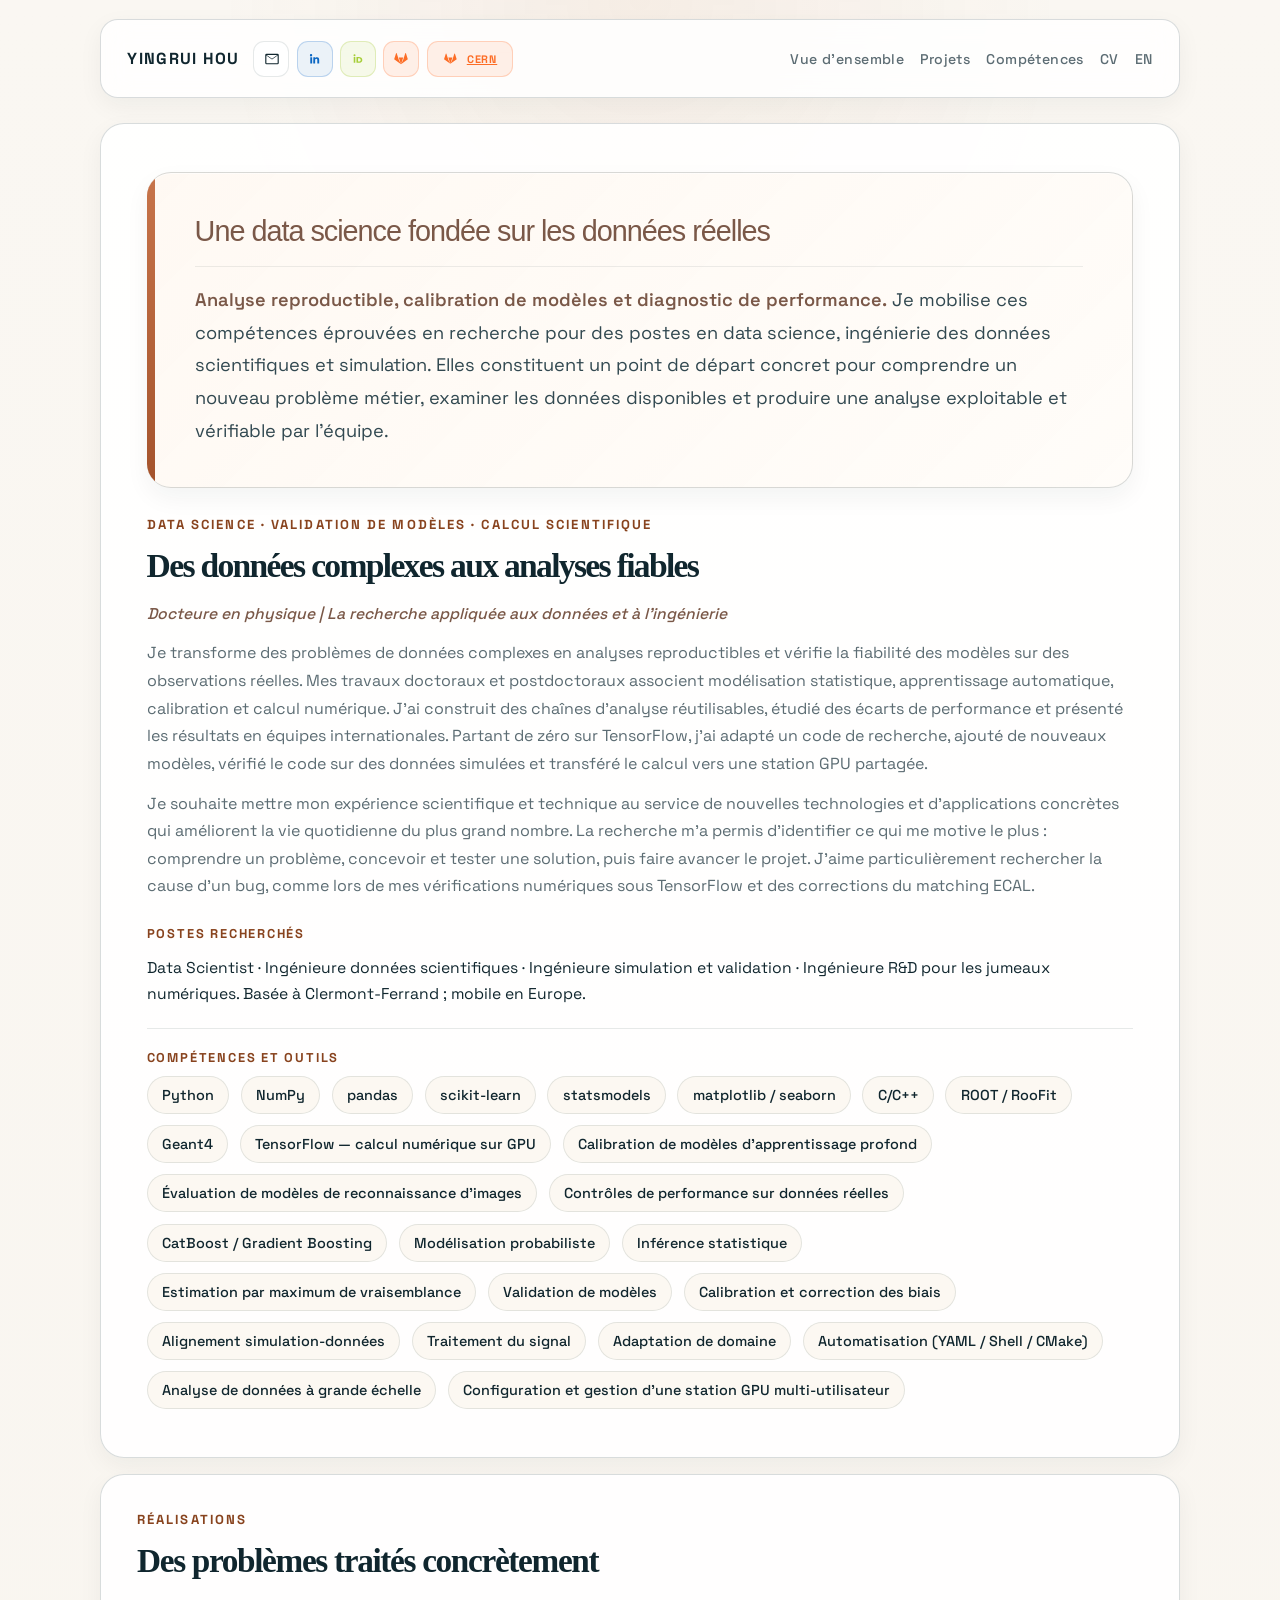
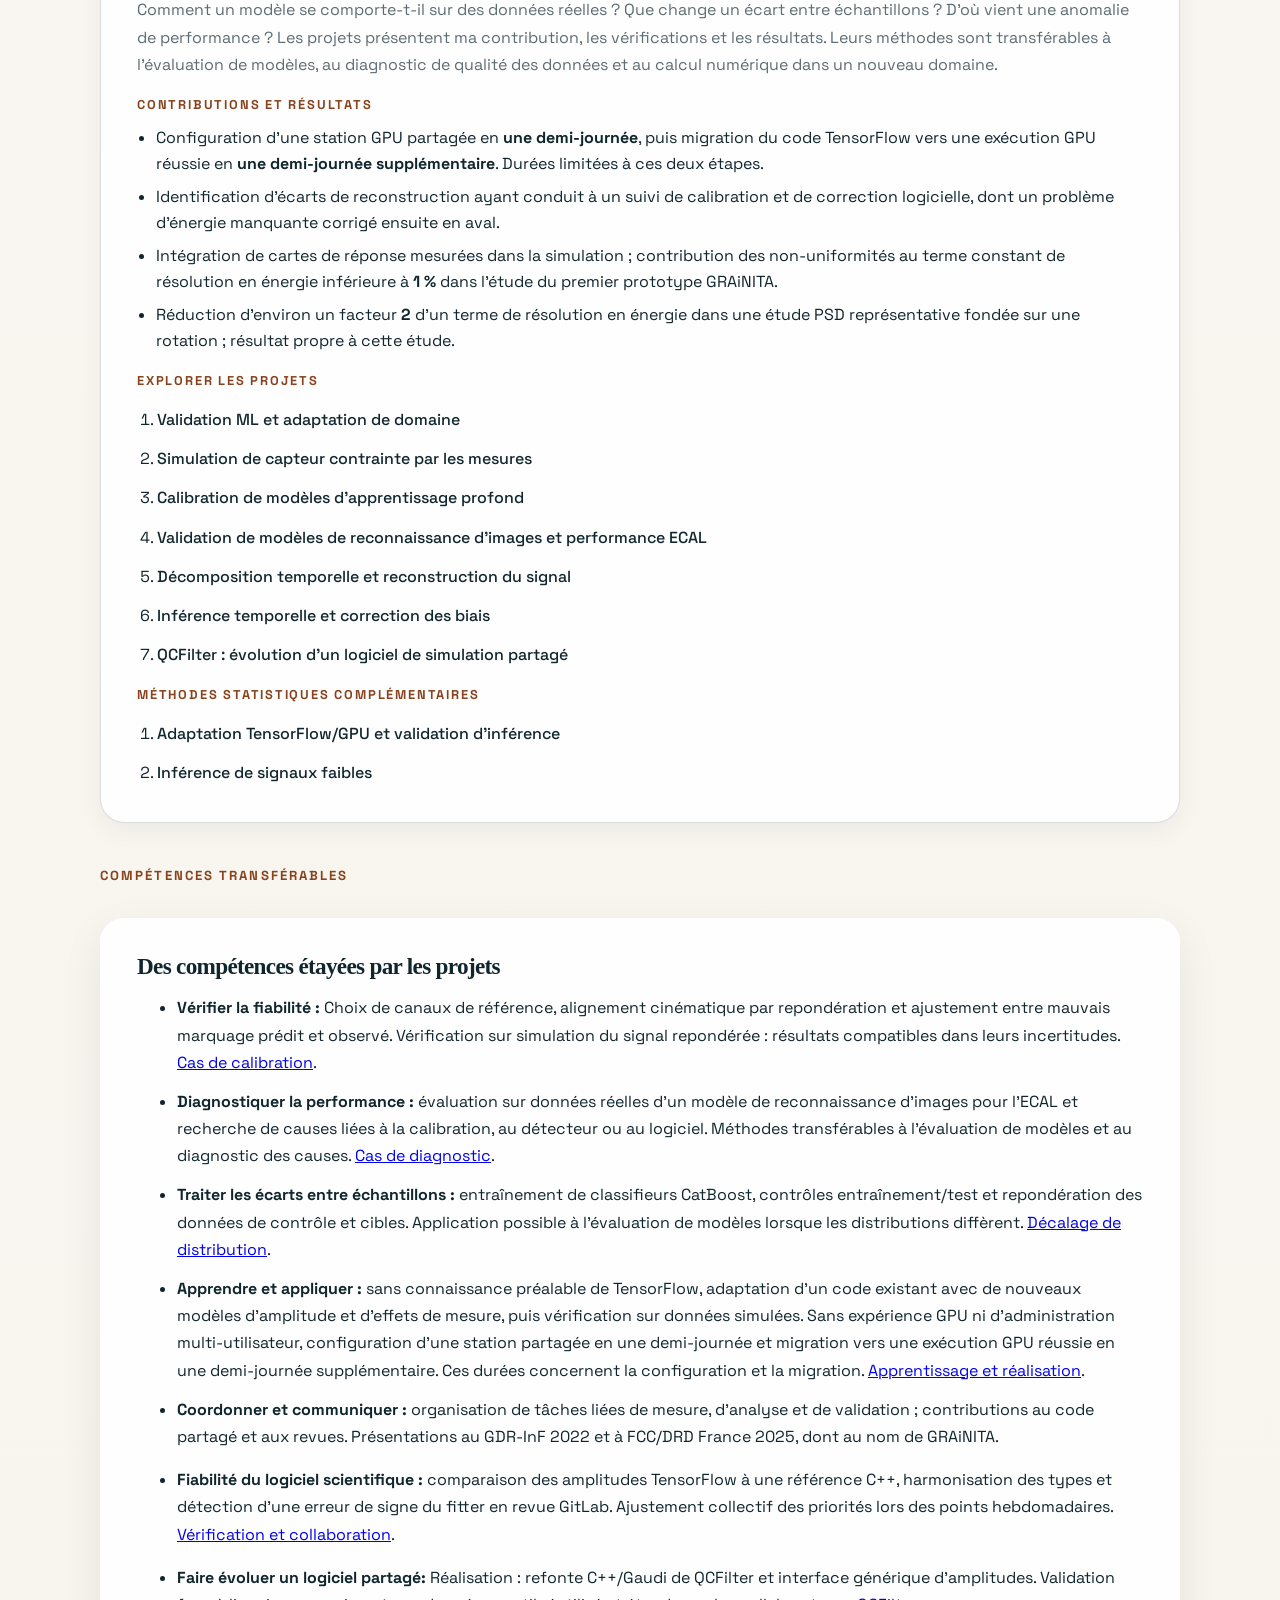
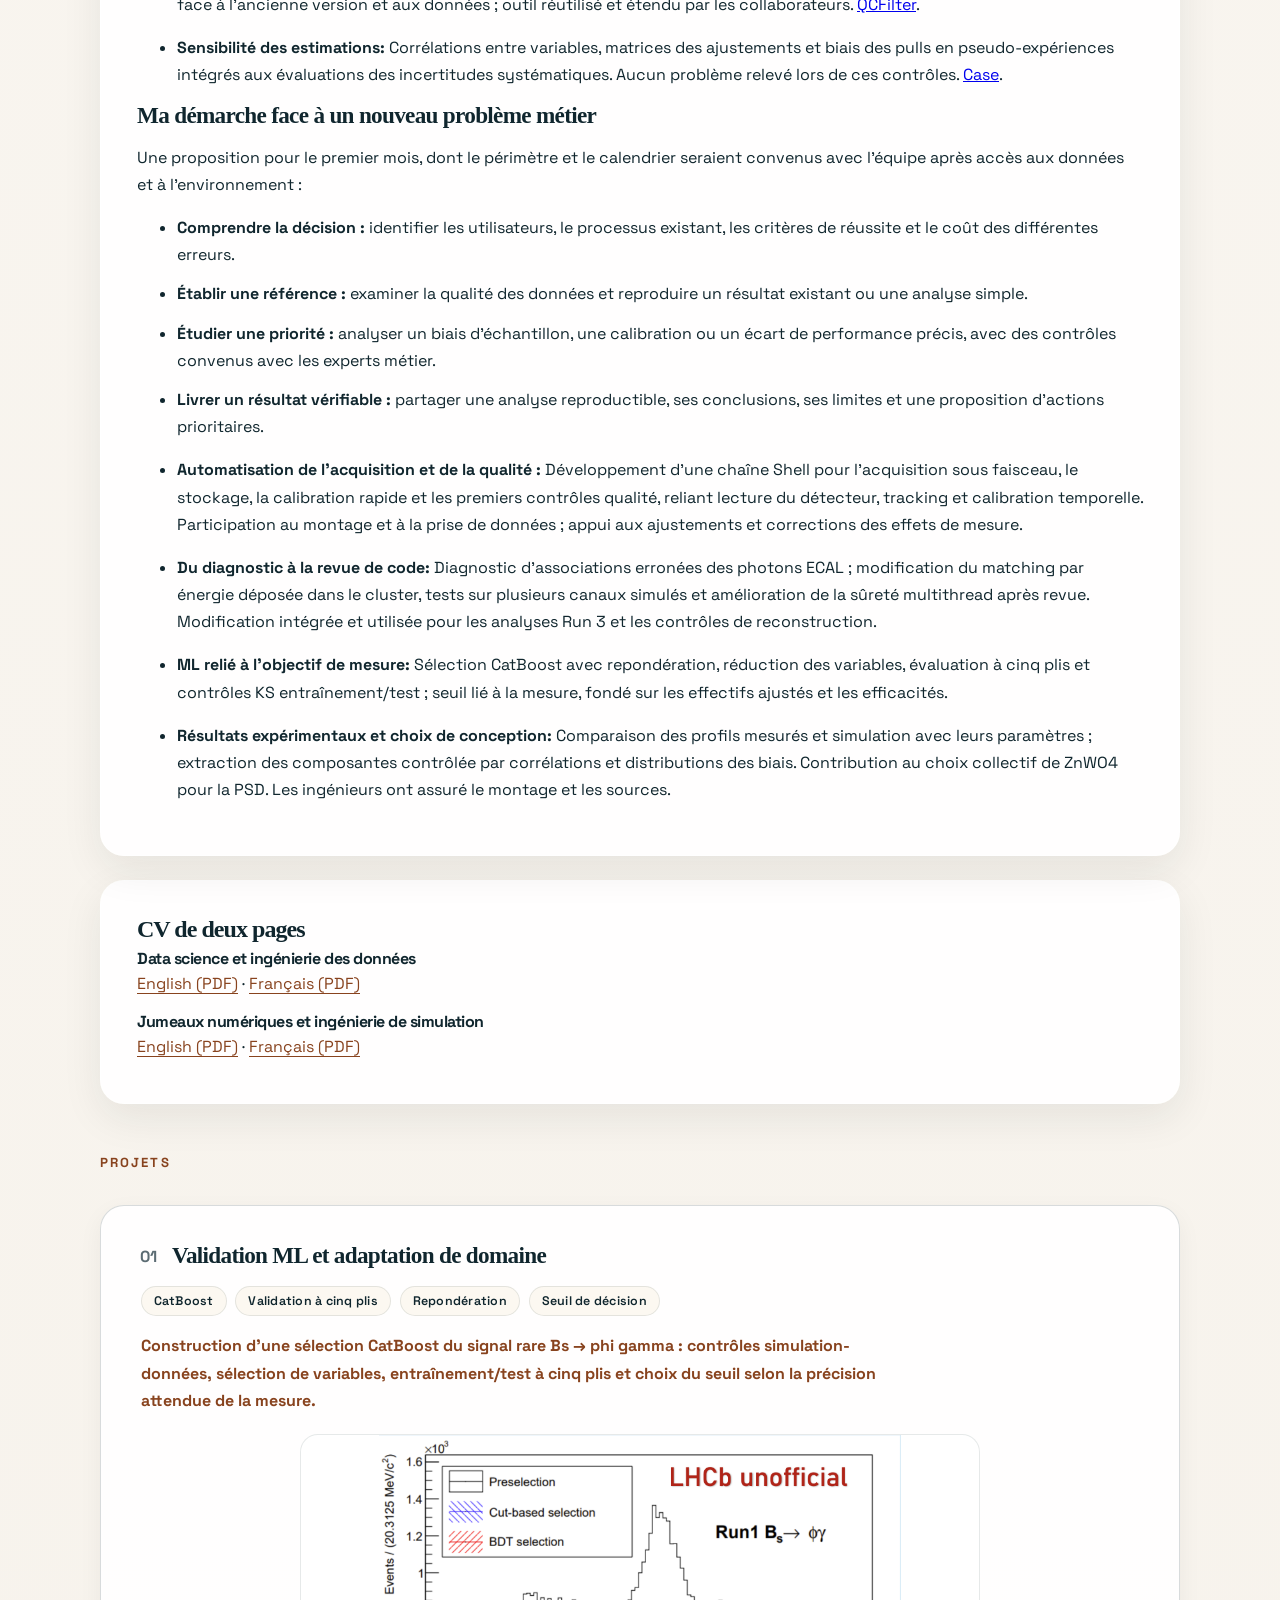
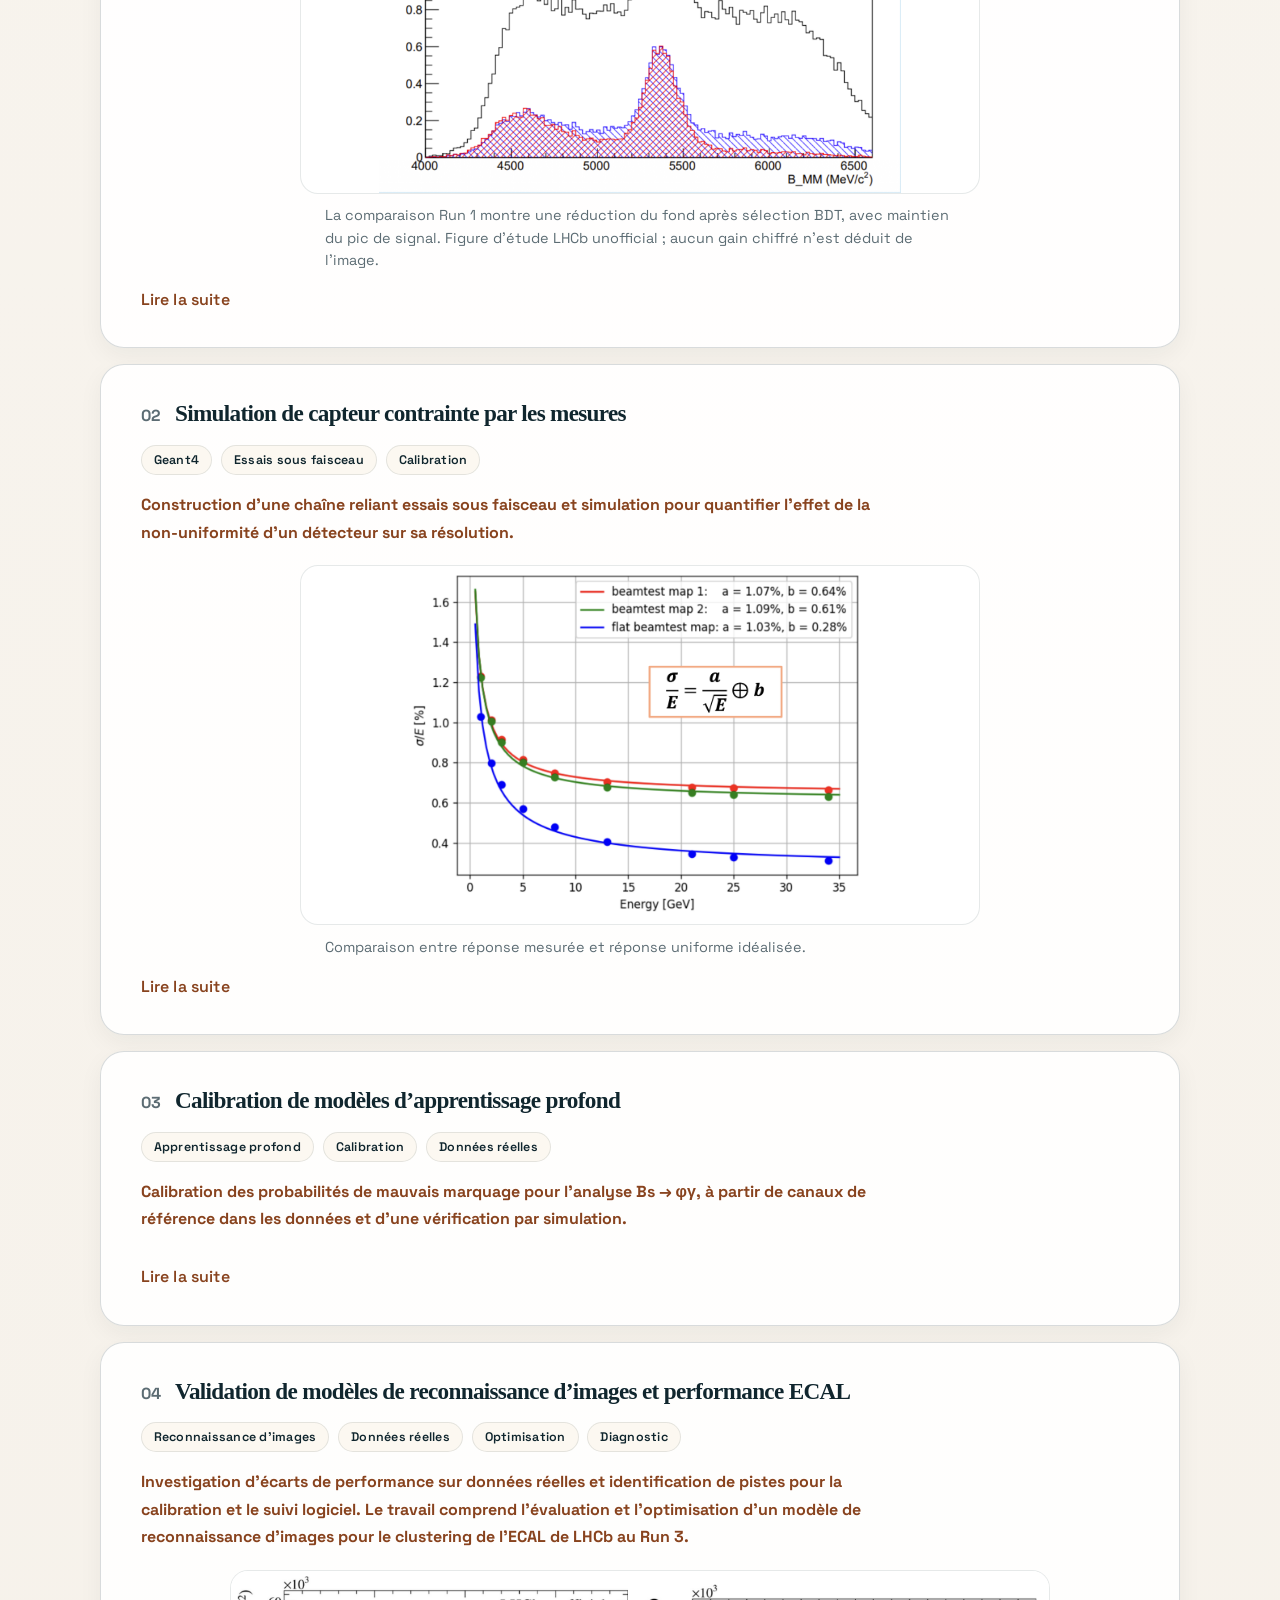
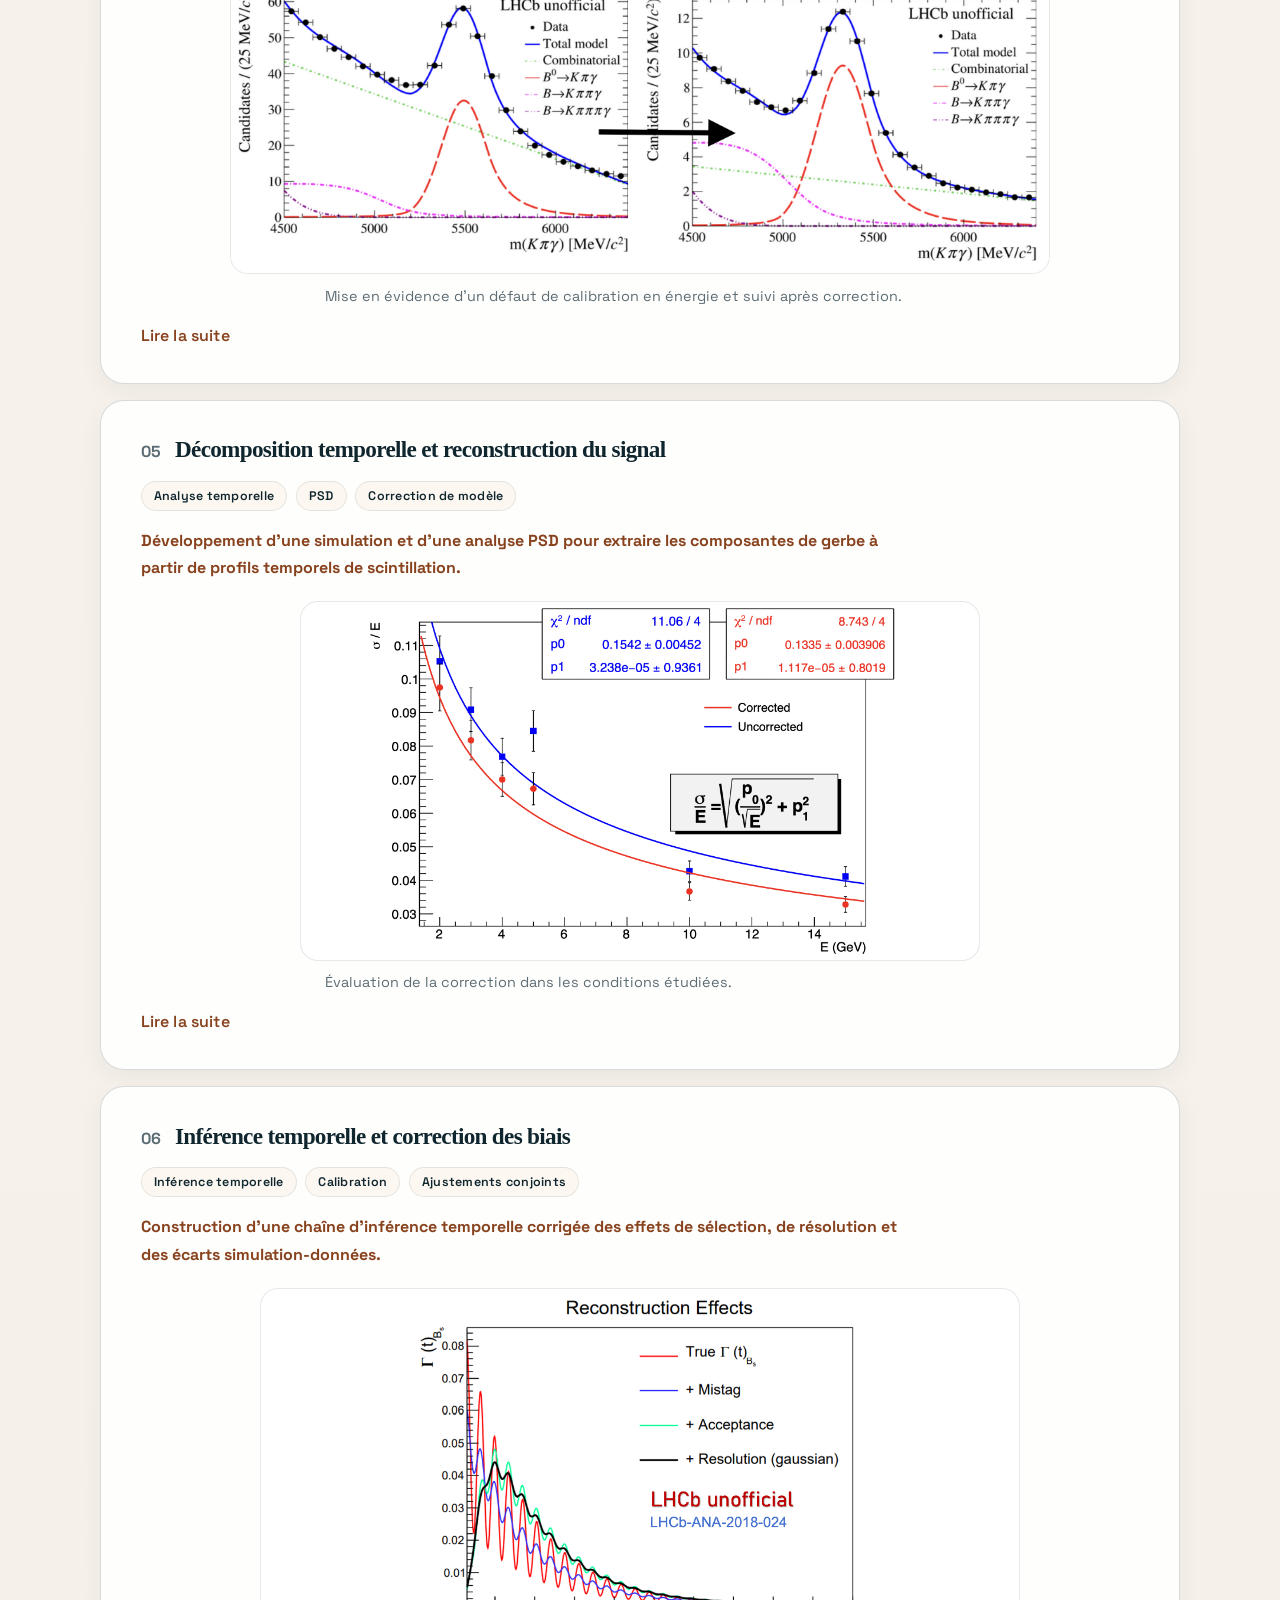
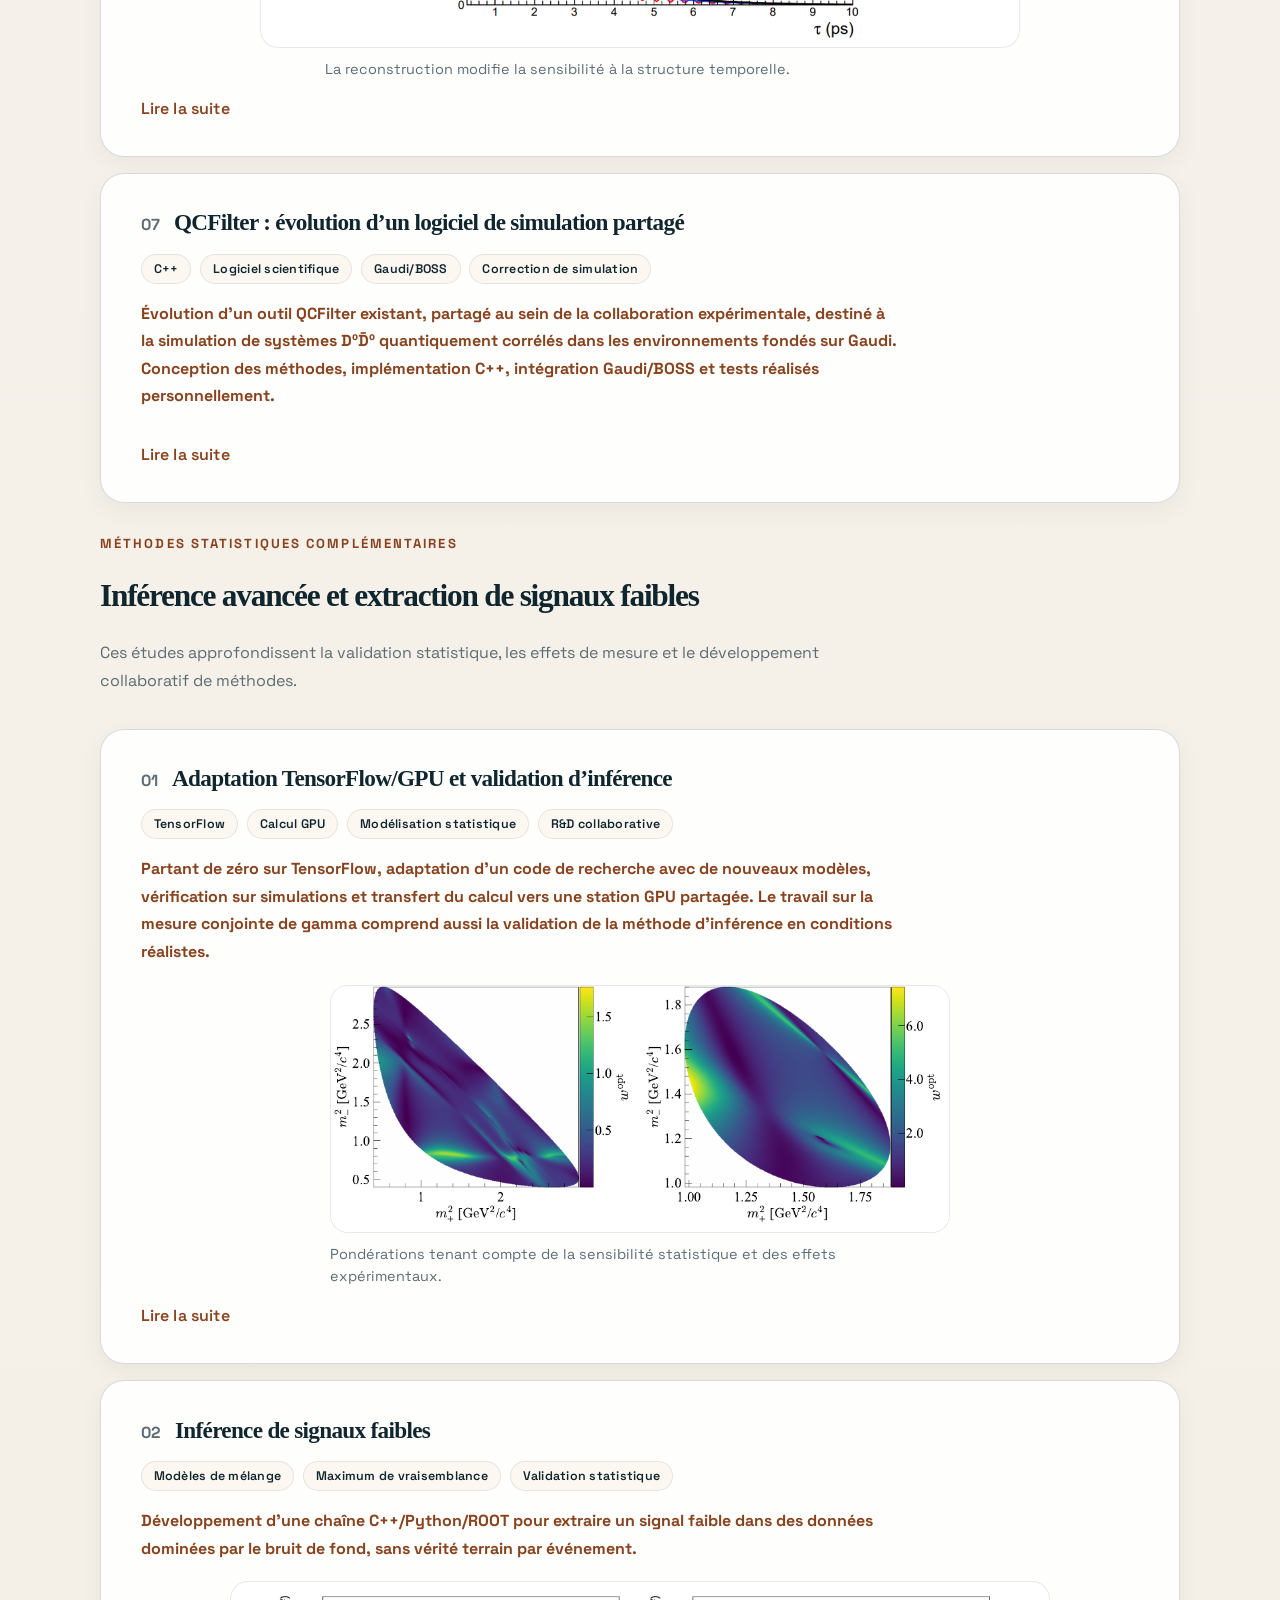
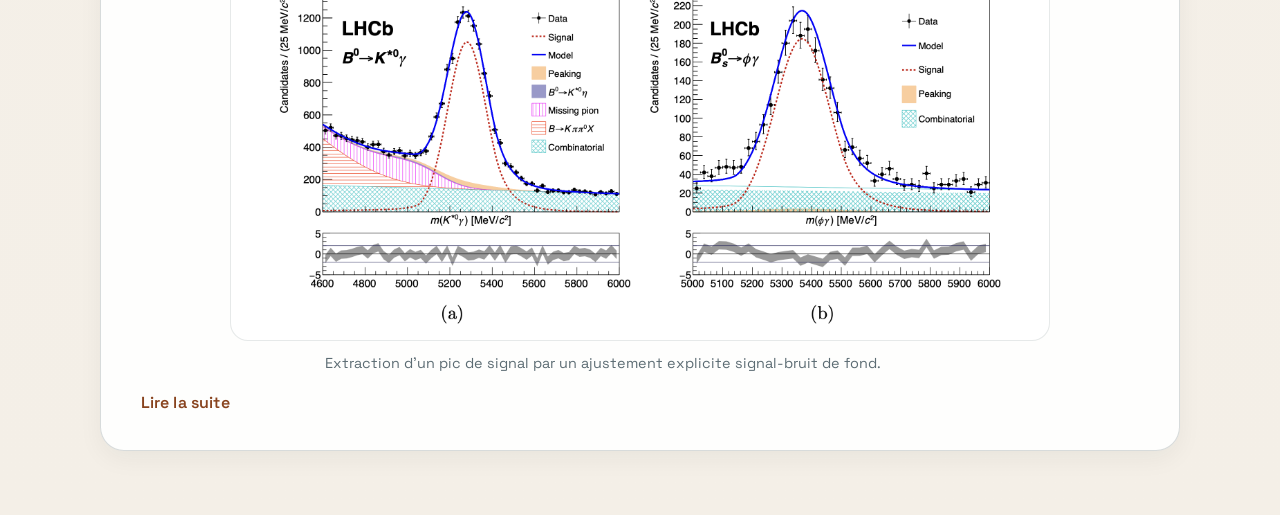
==== commit 1c6efdea: "Record completed systematic-uncertainty checks and observed outcome" ====
--- a/index-fr.html
+++ b/index-fr.html
@@ -83,7 +83,7 @@
       <main>
         <section class="section" id="capabilities">
           <div class="section-heading"><p class="eyebrow">Compétences transférables</p></div>
-          <div class="resume-card"><h3>Des compétences étayées par les projets</h3><ul><li><strong>Vérifier la fiabilité :</strong> Choix de canaux de référence, alignement cinématique par repondération et ajustement entre mauvais marquage prédit et observé. Vérification sur simulation du signal repondérée : résultats compatibles dans leurs incertitudes. <a href="#work-9">Cas de calibration</a>.</li><li><strong>Diagnostiquer la performance :</strong> évaluation sur données réelles d’un modèle de reconnaissance d’images pour l’ECAL et recherche de causes liées à la calibration, au détecteur ou au logiciel. Méthodes transférables à l’évaluation de modèles et au diagnostic des causes. <a href="#work-6">Cas de diagnostic</a>.</li><li><strong>Traiter les écarts entre échantillons :</strong> entraînement de classifieurs CatBoost, contrôles entraînement/test et repondération des données de contrôle et cibles. Application possible à l’évaluation de modèles lorsque les distributions diffèrent. <a href="#work-3">Décalage de distribution</a>.</li><li><strong>Apprendre et appliquer :</strong> sans connaissance préalable de TensorFlow, adaptation d’un code existant avec de nouveaux modèles d’amplitude et d’effets de mesure, puis vérification sur données simulées. Sans expérience GPU ni d’administration multi-utilisateur, configuration d’une station partagée en une demi-journée et migration vers une exécution GPU réussie en une demi-journée supplémentaire. Ces durées concernent la configuration et la migration. <a href="#work-8">Apprentissage et réalisation</a>.</li><li><strong>Coordonner et communiquer :</strong> organisation de tâches liées de mesure, d’analyse et de validation ; contributions au code partagé et aux revues. Présentations au GDR-InF 2022 et à FCC/DRD France 2025, dont au nom de GRAiNITA.</li></ul><ul><li><strong>Fiabilité du logiciel scientifique :</strong> comparaison des amplitudes TensorFlow à une référence C++, harmonisation des types et détection d’une erreur de signe du fitter en revue GitLab. Ajustement collectif des priorités lors des points hebdomadaires. <a href="#work-8">Vérification et collaboration</a>.</li></ul><ul><li><strong>Faire évoluer un logiciel partagé:</strong> Réalisation : refonte C++/Gaudi de QCFilter et interface générique d’amplitudes. Validation face à l’ancienne version et aux données ; outil réutilisé et étendu par les collaborateurs. <a href="#work-7">QCFilter</a>.</li></ul><ul><li><strong>Sensibilité des estimations:</strong> Corrélations entre variables, matrices de corrélation des ajustements et biais des pulls en pseudo-expériences pour étudier la sensibilité au modèle et à la sélection, en commençant par les contrôles simples. <a href="#work-1">Case</a>.</li></ul><h3>Ma démarche face à un nouveau problème métier</h3><p>Une proposition pour le premier mois, dont le périmètre et le calendrier seraient convenus avec l’équipe après accès aux données et à l’environnement :</p><ul><li><strong>Comprendre la décision :</strong> identifier les utilisateurs, le processus existant, les critères de réussite et le coût des différentes erreurs.</li><li><strong>Établir une référence :</strong> examiner la qualité des données et reproduire un résultat existant ou une analyse simple.</li><li><strong>Étudier une priorité :</strong> analyser un biais d’échantillon, une calibration ou un écart de performance précis, avec des contrôles convenus avec les experts métier.</li><li><strong>Livrer un résultat vérifiable :</strong> partager une analyse reproductible, ses conclusions, ses limites et une proposition d’actions prioritaires.</li></ul><ul><li><strong>Automatisation de l’acquisition et de la qualité :</strong> Développement d’une chaîne Shell pour l’acquisition sous faisceau, le stockage, la calibration rapide et les premiers contrôles qualité, reliant lecture du détecteur, tracking et calibration temporelle. Participation au montage et à la prise de données ; appui aux ajustements et corrections des effets de mesure.</li></ul><ul><li><strong>Du diagnostic à la revue de code:</strong> Diagnostic d’associations erronées des photons ECAL ; modification du matching par énergie déposée dans le cluster, tests sur plusieurs canaux simulés et amélioration de la sûreté multithread après revue. Modification intégrée et utilisée pour les analyses Run 3 et les contrôles de reconstruction.</li></ul><ul><li><strong>ML relié à l’objectif de mesure:</strong> Sélection CatBoost avec repondération, réduction des variables, évaluation à cinq plis et contrôles KS entraînement/test ; seuil lié à la mesure, fondé sur les effectifs ajustés et les efficacités.</li></ul><ul><li><strong>Résultats expérimentaux et choix de conception:</strong> Comparaison des profils mesurés et simulation avec leurs paramètres ; extraction des composantes contrôlée par corrélations et distributions des biais. Contribution au choix collectif de ZnWO4 pour la PSD. Les ingénieurs ont assuré le montage et les sources.</li></ul></div>
+          <div class="resume-card"><h3>Des compétences étayées par les projets</h3><ul><li><strong>Vérifier la fiabilité :</strong> Choix de canaux de référence, alignement cinématique par repondération et ajustement entre mauvais marquage prédit et observé. Vérification sur simulation du signal repondérée : résultats compatibles dans leurs incertitudes. <a href="#work-9">Cas de calibration</a>.</li><li><strong>Diagnostiquer la performance :</strong> évaluation sur données réelles d’un modèle de reconnaissance d’images pour l’ECAL et recherche de causes liées à la calibration, au détecteur ou au logiciel. Méthodes transférables à l’évaluation de modèles et au diagnostic des causes. <a href="#work-6">Cas de diagnostic</a>.</li><li><strong>Traiter les écarts entre échantillons :</strong> entraînement de classifieurs CatBoost, contrôles entraînement/test et repondération des données de contrôle et cibles. Application possible à l’évaluation de modèles lorsque les distributions diffèrent. <a href="#work-3">Décalage de distribution</a>.</li><li><strong>Apprendre et appliquer :</strong> sans connaissance préalable de TensorFlow, adaptation d’un code existant avec de nouveaux modèles d’amplitude et d’effets de mesure, puis vérification sur données simulées. Sans expérience GPU ni d’administration multi-utilisateur, configuration d’une station partagée en une demi-journée et migration vers une exécution GPU réussie en une demi-journée supplémentaire. Ces durées concernent la configuration et la migration. <a href="#work-8">Apprentissage et réalisation</a>.</li><li><strong>Coordonner et communiquer :</strong> organisation de tâches liées de mesure, d’analyse et de validation ; contributions au code partagé et aux revues. Présentations au GDR-InF 2022 et à FCC/DRD France 2025, dont au nom de GRAiNITA.</li></ul><ul><li><strong>Fiabilité du logiciel scientifique :</strong> comparaison des amplitudes TensorFlow à une référence C++, harmonisation des types et détection d’une erreur de signe du fitter en revue GitLab. Ajustement collectif des priorités lors des points hebdomadaires. <a href="#work-8">Vérification et collaboration</a>.</li></ul><ul><li><strong>Faire évoluer un logiciel partagé:</strong> Réalisation : refonte C++/Gaudi de QCFilter et interface générique d’amplitudes. Validation face à l’ancienne version et aux données ; outil réutilisé et étendu par les collaborateurs. <a href="#work-7">QCFilter</a>.</li></ul><ul><li><strong>Sensibilité des estimations:</strong> Corrélations entre variables, matrices des ajustements et biais des pulls en pseudo-expériences intégrés aux évaluations des incertitudes systématiques. Aucun problème relevé lors de ces contrôles. <a href="#work-1">Case</a>.</li></ul><h3>Ma démarche face à un nouveau problème métier</h3><p>Une proposition pour le premier mois, dont le périmètre et le calendrier seraient convenus avec l’équipe après accès aux données et à l’environnement :</p><ul><li><strong>Comprendre la décision :</strong> identifier les utilisateurs, le processus existant, les critères de réussite et le coût des différentes erreurs.</li><li><strong>Établir une référence :</strong> examiner la qualité des données et reproduire un résultat existant ou une analyse simple.</li><li><strong>Étudier une priorité :</strong> analyser un biais d’échantillon, une calibration ou un écart de performance précis, avec des contrôles convenus avec les experts métier.</li><li><strong>Livrer un résultat vérifiable :</strong> partager une analyse reproductible, ses conclusions, ses limites et une proposition d’actions prioritaires.</li></ul><ul><li><strong>Automatisation de l’acquisition et de la qualité :</strong> Développement d’une chaîne Shell pour l’acquisition sous faisceau, le stockage, la calibration rapide et les premiers contrôles qualité, reliant lecture du détecteur, tracking et calibration temporelle. Participation au montage et à la prise de données ; appui aux ajustements et corrections des effets de mesure.</li></ul><ul><li><strong>Du diagnostic à la revue de code:</strong> Diagnostic d’associations erronées des photons ECAL ; modification du matching par énergie déposée dans le cluster, tests sur plusieurs canaux simulés et amélioration de la sûreté multithread après revue. Modification intégrée et utilisée pour les analyses Run 3 et les contrôles de reconstruction.</li></ul><ul><li><strong>ML relié à l’objectif de mesure:</strong> Sélection CatBoost avec repondération, réduction des variables, évaluation à cinq plis et contrôles KS entraînement/test ; seuil lié à la mesure, fondé sur les effectifs ajustés et les efficacités.</li></ul><ul><li><strong>Résultats expérimentaux et choix de conception:</strong> Comparaison des profils mesurés et simulation avec leurs paramètres ; extraction des composantes contrôlée par corrélations et distributions des biais. Contribution au choix collectif de ZnWO4 pour la PSD. Les ingénieurs ont assuré le montage et les sources.</li></ul></div>
         </section>
         <section class="resume-card cv-downloads" aria-label="CV de deux pages"><h2>CV de deux pages</h2><div class="cv-download"><h3>Data science et ingénierie des données</h3><p><a href="assets/cv/CV_YingruiHou_DataScience_EN.pdf" download>English (PDF)</a> · <a href="assets/cv/CV_YingruiHou_DataScience_FR.pdf" download>Français (PDF)</a></p></div><div class="cv-download"><h3>Jumeaux numériques et ingénierie de simulation</h3><p><a href="assets/cv/CV_YingruiHou_DigitalTwin_EN.pdf" download>English (PDF)</a> · <a href="assets/cv/CV_YingruiHou_DigitalTwin_FR.pdf" download>Français (PDF)</a></p></div></section>
         <section class="section" id="selected-work">
@@ -282,7 +282,7 @@
     <figure class="markdown-figure"><img class="markdown-image" src="assets/selected-work/work-1/BToVG.png" alt="Ajustement du signal et du bruit de fond" loading="lazy" /><figcaption>Extraction d’un pic de signal par un ajustement explicite signal-bruit de fond.</figcaption></figure>
   </div>
   <div class="case-details" hidden>
-    <h3>Problème</h3><p>Séparer un signal rare du bruit combinatoire tout en contrôlant la stabilité de l’estimation.</p><h3>Réalisation personnelle</h3><ul><li>Implémentation d’ajustements de vraisemblance signal-bruit de fond et extraction des rendements.</li><li>Automatisation de la présélection, des ajustements et des vérifications de rapports de branchement dans des scripts d’analyse.</li><li>Validation sur un canal de contrôle plus abondant et suivi des rendements, largeurs et ajustements selon les sélections.</li></ul><h3>Pratique personnelle de validation</h3><p>Démarche progressive, en commençant généralement par le contrôle le plus simple : 1. Examen des coefficients de corrélation entre variables pour repérer les associations visibles. 2. Inspection des matrices de corrélation des ajustements pour étudier les relations entre paramètres et composantes du modèle. 3. Pseudo-expériences pour étudier les variations du biais des distributions de pull selon le modèle et les conditions de sélection.</p><p>Cette démarche associe des diagnostics simples à des études de sensibilité par simulation pour examiner la fiabilité du résultat inféré.</p><h3>Résultat</h3><p>Une méthode réutilisable et vérifiable, employée dans une mesure de rapport de branchement. Les détails de la note de collaboration restent internes.</p>
+    <h3>Problème</h3><p>Séparer un signal rare du bruit combinatoire tout en contrôlant la stabilité de l’estimation.</p><h3>Réalisation personnelle</h3><ul><li>Implémentation d’ajustements de vraisemblance signal-bruit de fond et extraction des rendements.</li><li>Automatisation de la présélection, des ajustements et des vérifications de rapports de branchement dans des scripts d’analyse.</li><li>Validation sur un canal de contrôle plus abondant et suivi des rendements, largeurs et ajustements selon les sélections.</li></ul><h3>Pratique personnelle de validation</h3><p>Démarche progressive, en commençant généralement par le contrôle le plus simple : 1. Examen des coefficients de corrélation entre variables pour repérer les associations visibles. 2. Inspection des matrices de corrélation des ajustements pour étudier les relations entre paramètres et composantes du modèle. 3. Pseudo-expériences pour étudier les variations du biais des distributions de pull selon le modèle et les conditions de sélection.</p><p>Cette démarche associe des diagnostics simples à des études de sensibilité par simulation pour examiner la fiabilité du résultat inféré.</p><p>Ces contrôles n’ont pas mis en évidence de problème dans les analyses décrites. Je les ai inclus dans l’évaluation des incertitudes systématiques de chaque analyse.</p><h3>Résultat</h3><p>Une méthode réutilisable et vérifiable, employée dans une mesure de rapport de branchement. Les détails de la note de collaboration restent internes.</p>
   <p class="case-meta"><strong>Méthodes :</strong> Ajustements de vraisemblance, échantillons de contrôle, extraction automatisée</p>
   <p class="impact-note"><strong>Résultat :</strong> Chaîne reproductible d’extraction de signaux rares avec contrôles de stabilité.</p>
   <p class="impact">Applications en ingénierie : Analyse d’événements rares | Données faiblement étiquetées</p>
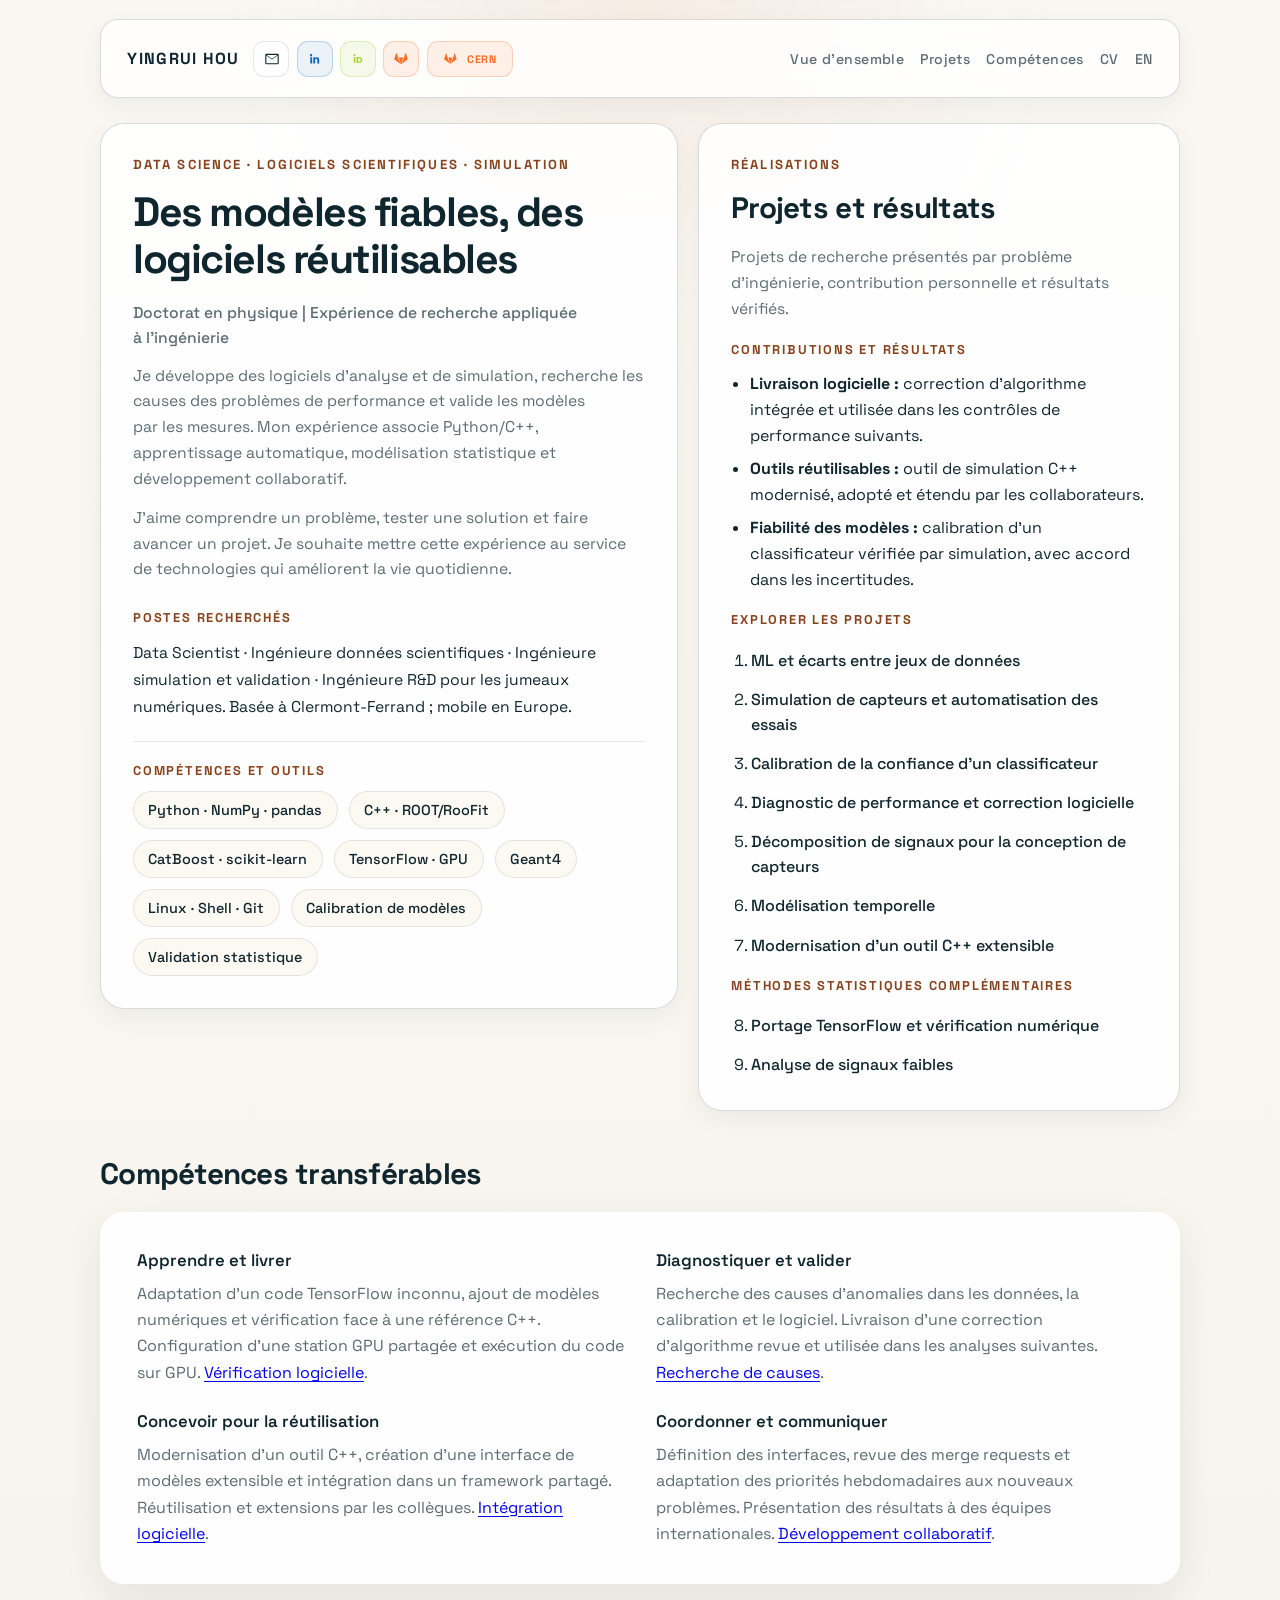
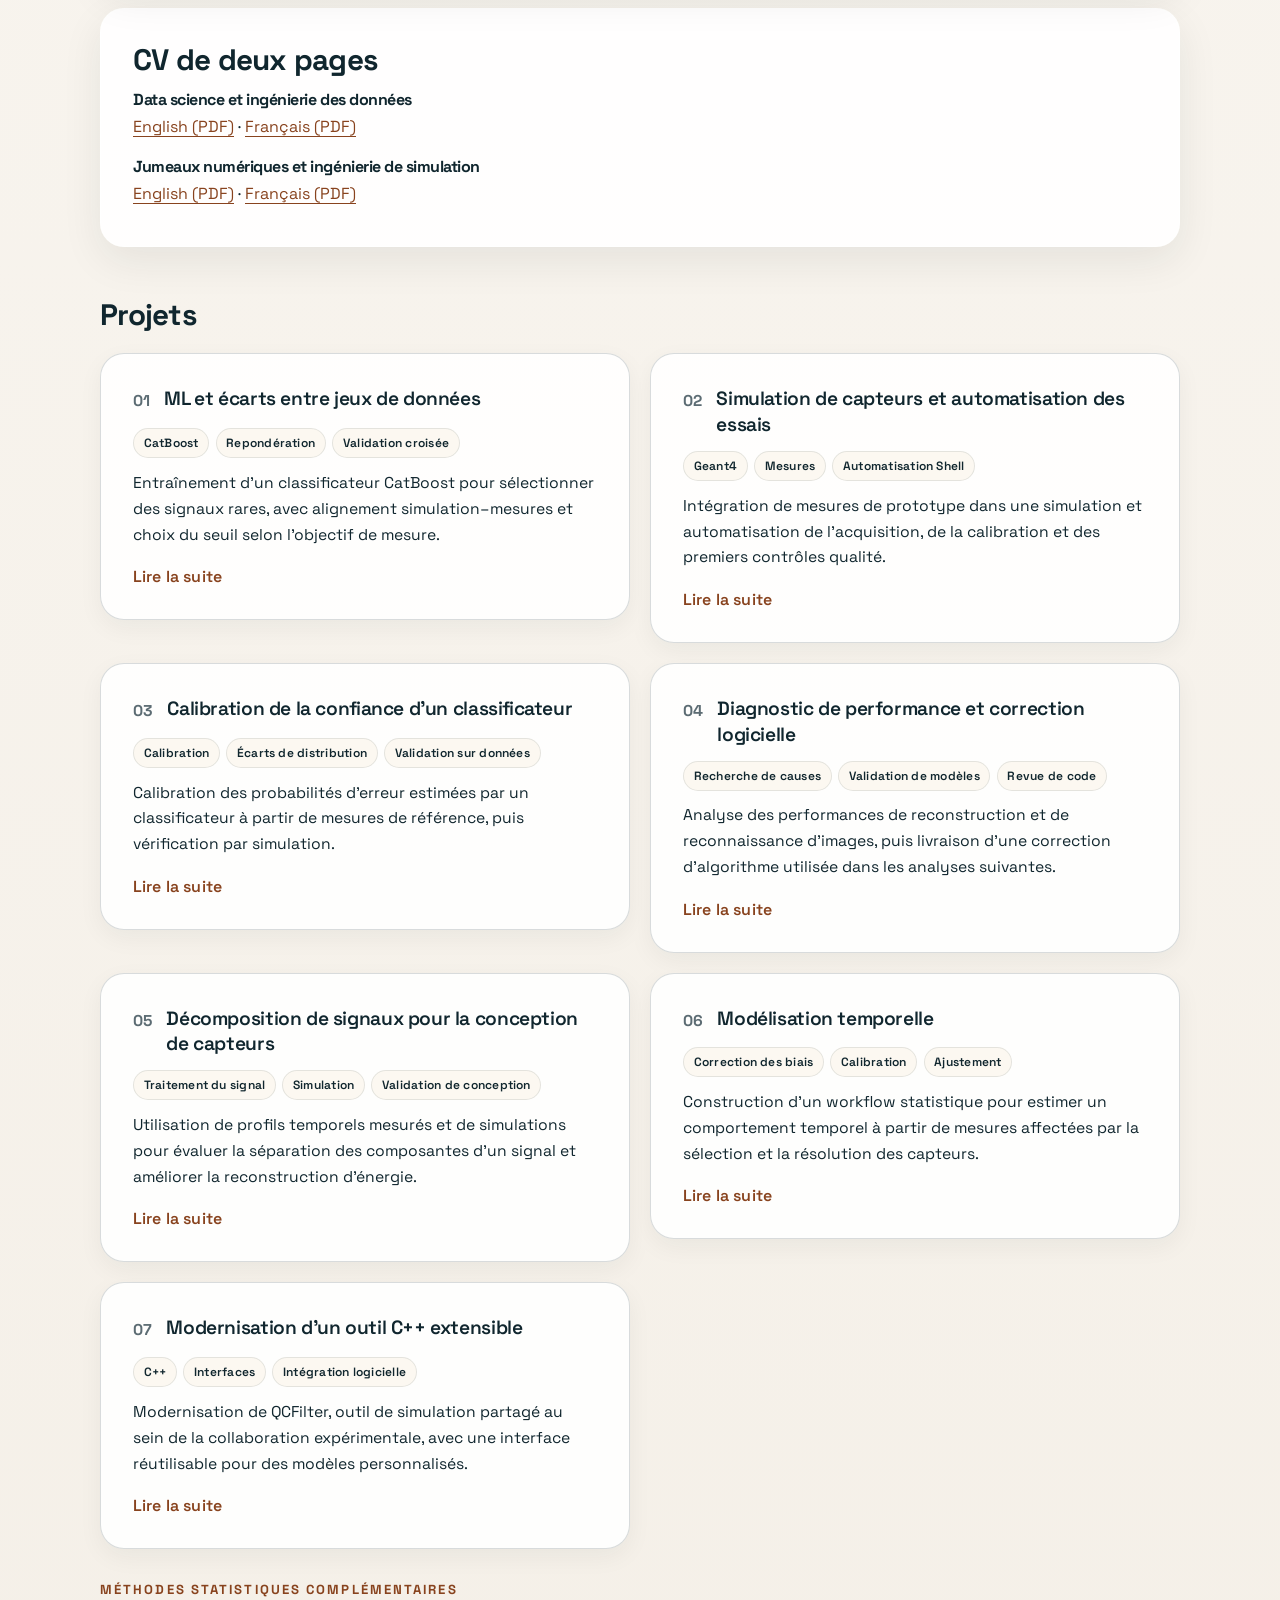
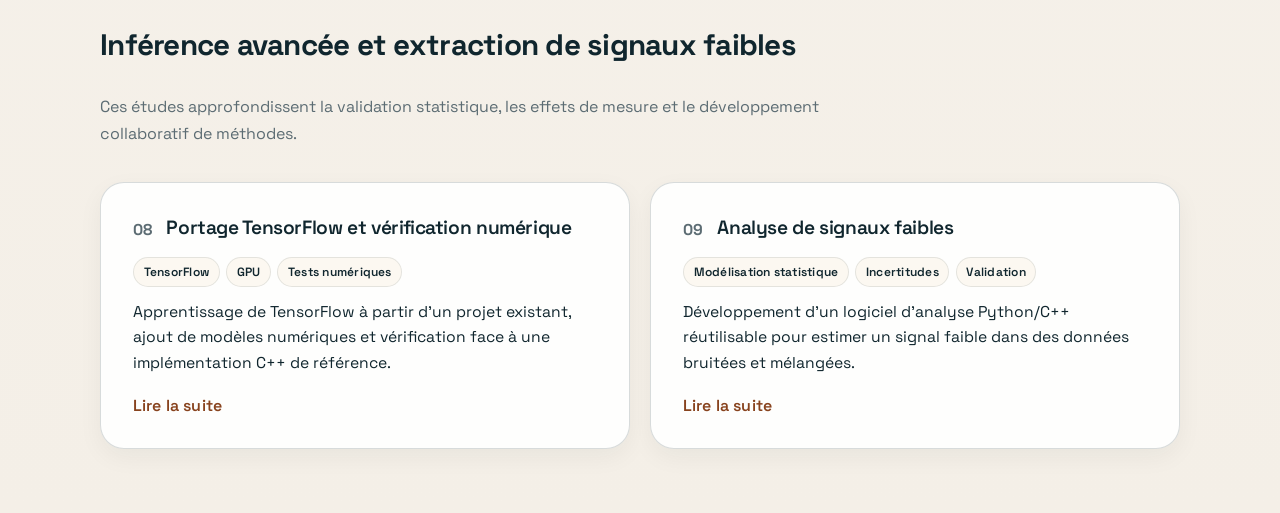
==== commit 04a9a6bf: "Refine bilingual engineering content and unify portfolio hierarchy" ====
--- a/index-fr.html
+++ b/index-fr.html
@@ -37,15 +37,10 @@
       <header class="hero">
         <div class="hero-layout" id="top">
           <section class="profile-panel">
-            <div class="closing-panel profile-positioning">
-              <h2>Une data science fondée sur les données réelles</h2>
-              <p><strong>Analyse reproductible, calibration de modèles et diagnostic de performance.</strong> Je mobilise ces compétences éprouvées en recherche pour des postes en data science, ingénierie des données scientifiques et simulation. Elles constituent un point de départ concret pour comprendre un nouveau problème métier, examiner les données disponibles et produire une analyse exploitable et vérifiable par l’équipe.</p>
-            </div>
-
-            <p class="eyebrow">Data science · Validation de modèles · Calcul scientifique</p>
-            <h1>Des données complexes aux analyses fiables</h1>
-            <p class="hero-about">Docteure en physique | La recherche appliquée aux données et à l’ingénierie</p>
-            <div class="hero-copy"><p>Je transforme des problèmes de données complexes en analyses reproductibles et vérifie la fiabilité des modèles sur des observations réelles. Mes travaux doctoraux et postdoctoraux associent modélisation statistique, apprentissage automatique, calibration et calcul numérique. J’ai construit des chaînes d’analyse réutilisables, étudié des écarts de performance et présenté les résultats en équipes internationales. Partant de zéro sur TensorFlow, j’ai adapté un code de recherche, ajouté de nouveaux modèles, vérifié le code sur des données simulées et transféré le calcul vers une station GPU partagée.</p><p>Je souhaite mettre mon expérience scientifique et technique au service de nouvelles technologies et d’applications concrètes qui améliorent la vie quotidienne du plus grand nombre. La recherche m’a permis d’identifier ce qui me motive le plus : comprendre un problème, concevoir et tester une solution, puis faire avancer le projet. J’aime particulièrement rechercher la cause d’un bug, comme lors de mes vérifications numériques sous TensorFlow et des corrections du matching ECAL.</p></div>
+            <p class="eyebrow">Data science · Logiciels scientifiques · Simulation</p>
+            <h1>Des modèles fiables, des logiciels réutilisables</h1>
+            <p class="hero-about">Doctorat en physique | Expérience de recherche appliquée à l’ingénierie</p>
+            <div class="hero-copy"><p>Je développe des logiciels d’analyse et de simulation, recherche les causes des problèmes de performance et valide les modèles par les mesures. Mon expérience associe Python/C++, apprentissage automatique, modélisation statistique et développement collaboratif.</p><p>J’aime comprendre un problème, tester une solution et faire avancer un projet. Je souhaite mettre cette expérience au service de technologies qui améliorent la vie quotidienne.</p></div>
 
             <section class="sidebar-section">
               <p class="sidebar-label">Postes recherchés</p>
@@ -55,26 +50,26 @@
             <section class="sidebar-section" id="competencies">
               <p class="sidebar-label">Compétences et outils</p>
               <div class="skill-list">
-                <span class="skill-pill">Python</span><span class="skill-pill">NumPy</span><span class="skill-pill">pandas</span><span class="skill-pill">scikit-learn</span><span class="skill-pill">statsmodels</span><span class="skill-pill">matplotlib / seaborn</span><span class="skill-pill">C/C++</span><span class="skill-pill">ROOT / RooFit</span><span class="skill-pill">Geant4</span><span class="skill-pill">TensorFlow — calcul numérique sur GPU</span><span class="skill-pill">Calibration de modèles d’apprentissage profond</span><span class="skill-pill">Évaluation de modèles de reconnaissance d’images</span><span class="skill-pill">Contrôles de performance sur données réelles</span><span class="skill-pill">CatBoost / Gradient Boosting</span><span class="skill-pill">Modélisation probabiliste</span><span class="skill-pill">Inférence statistique</span><span class="skill-pill">Estimation par maximum de vraisemblance</span><span class="skill-pill">Validation de modèles</span><span class="skill-pill">Calibration et correction des biais</span><span class="skill-pill">Alignement simulation-données</span><span class="skill-pill">Traitement du signal</span><span class="skill-pill">Adaptation de domaine</span><span class="skill-pill">Automatisation (YAML / Shell / CMake)</span><span class="skill-pill">Analyse de données à grande échelle</span><span class="skill-pill">Configuration et gestion d’une station GPU multi-utilisateur</span>
+                <span class="skill-pill">Python · NumPy · pandas</span><span class="skill-pill">C++ · ROOT/RooFit</span><span class="skill-pill">CatBoost · scikit-learn</span><span class="skill-pill">TensorFlow · GPU</span><span class="skill-pill">Geant4</span><span class="skill-pill">Linux · Shell · Git</span><span class="skill-pill">Calibration de modèles</span><span class="skill-pill">Validation statistique</span>
               </div>
             </section>
           </section>
 
           <aside class="toc-panel" id="overview" aria-label="Overview and selected work index">
             <p class="eyebrow">Réalisations</p>
-            <h2>Des problèmes traités concrètement</h2>
-            <div class="toc-copy"><p>Comment un modèle se comporte-t-il sur des données réelles ? Que change un écart entre échantillons ? D’où vient une anomalie de performance ? Les projets présentent ma contribution, les vérifications et les résultats. Leurs méthodes sont transférables à l’évaluation de modèles, au diagnostic de qualité des données et au calcul numérique dans un nouveau domaine.</p></div>
+            <h2>Projets et résultats</h2>
+            <div class="toc-copy"><p>Projets de recherche présentés par problème d’ingénierie, contribution personnelle et résultats vérifiés.</p></div>
             <p class="sidebar-label">Contributions et résultats</p>
             <div class="outcomes-list">
-              <ul><li>Configuration d’une station GPU partagée en <strong>une demi-journée</strong>, puis migration du code TensorFlow vers une exécution GPU réussie en <strong>une demi-journée supplémentaire</strong>. Durées limitées à ces deux étapes.</li><li>Identification d’écarts de reconstruction ayant conduit à un suivi de calibration et de correction logicielle, dont un problème d’énergie manquante corrigé ensuite en aval.</li><li>Intégration de cartes de réponse mesurées dans la simulation ; contribution des non-uniformités au terme constant de résolution en énergie inférieure à <strong>1 %</strong> dans l’étude du premier prototype GRAiNITA.</li><li>Réduction d’environ un facteur <strong>2</strong> d’un terme de résolution en énergie dans une étude PSD représentative fondée sur une rotation ; résultat propre à cette étude.</li></ul>
+              <ul><li><strong>Livraison logicielle :</strong> correction d’algorithme intégrée et utilisée dans les contrôles de performance suivants.</li><li><strong>Outils réutilisables :</strong> outil de simulation C++ modernisé, adopté et étendu par les collaborateurs.</li><li><strong>Fiabilité des modèles :</strong> calibration d’un classificateur vérifiée par simulation, avec accord dans les incertitudes.</li></ul>
             </div>
             <p class="sidebar-label">Explorer les projets</p>
             <ol class="toc-list">
-              <li><a href="#work-3">Validation ML et adaptation de domaine</a></li><li><a href="#work-4">Simulation de capteur contrainte par les mesures</a></li><li><a href="#work-9">Calibration de modèles d’apprentissage profond</a></li><li><a href="#work-6">Validation de modèles de reconnaissance d’images et performance ECAL</a></li><li><a href="#work-5">Décomposition temporelle et reconstruction du signal</a></li><li><a href="#work-2">Inférence temporelle et correction des biais</a></li><li><a href="#work-7">QCFilter : évolution d’un logiciel de simulation partagé</a></li>
+              <li><a href="#work-3">ML et écarts entre jeux de données</a></li><li><a href="#work-4">Simulation de capteurs et automatisation des essais</a></li><li><a href="#work-9">Calibration de la confiance d’un classificateur</a></li><li><a href="#work-6">Diagnostic de performance et correction logicielle</a></li><li><a href="#work-5">Décomposition de signaux pour la conception de capteurs</a></li><li><a href="#work-2">Modélisation temporelle</a></li><li><a href="#work-7">Modernisation d’un outil C++ extensible</a></li>
             </ol>
             <p class="sidebar-label toc-secondary-label">Méthodes statistiques complémentaires</p>
-            <ol class="toc-list toc-list-secondary">
-              <li><a href="#work-8">Adaptation TensorFlow/GPU et validation d’inférence</a></li><li><a href="#work-1">Inférence de signaux faibles</a></li>
+            <ol class="toc-list toc-list-secondary" start="8">
+              <li><a href="#work-8">Portage TensorFlow et vérification numérique</a></li><li><a href="#work-1">Analyse de signaux faibles</a></li>
             </ol>
           </aside>
         </div>
@@ -82,33 +77,30 @@
 
       <main>
         <section class="section" id="capabilities">
-          <div class="section-heading"><p class="eyebrow">Compétences transférables</p></div>
-          <div class="resume-card"><h3>Des compétences étayées par les projets</h3><ul><li><strong>Vérifier la fiabilité :</strong> Choix de canaux de référence, alignement cinématique par repondération et ajustement entre mauvais marquage prédit et observé. Vérification sur simulation du signal repondérée : résultats compatibles dans leurs incertitudes. <a href="#work-9">Cas de calibration</a>.</li><li><strong>Diagnostiquer la performance :</strong> évaluation sur données réelles d’un modèle de reconnaissance d’images pour l’ECAL et recherche de causes liées à la calibration, au détecteur ou au logiciel. Méthodes transférables à l’évaluation de modèles et au diagnostic des causes. <a href="#work-6">Cas de diagnostic</a>.</li><li><strong>Traiter les écarts entre échantillons :</strong> entraînement de classifieurs CatBoost, contrôles entraînement/test et repondération des données de contrôle et cibles. Application possible à l’évaluation de modèles lorsque les distributions diffèrent. <a href="#work-3">Décalage de distribution</a>.</li><li><strong>Apprendre et appliquer :</strong> sans connaissance préalable de TensorFlow, adaptation d’un code existant avec de nouveaux modèles d’amplitude et d’effets de mesure, puis vérification sur données simulées. Sans expérience GPU ni d’administration multi-utilisateur, configuration d’une station partagée en une demi-journée et migration vers une exécution GPU réussie en une demi-journée supplémentaire. Ces durées concernent la configuration et la migration. <a href="#work-8">Apprentissage et réalisation</a>.</li><li><strong>Coordonner et communiquer :</strong> organisation de tâches liées de mesure, d’analyse et de validation ; contributions au code partagé et aux revues. Présentations au GDR-InF 2022 et à FCC/DRD France 2025, dont au nom de GRAiNITA.</li></ul><ul><li><strong>Fiabilité du logiciel scientifique :</strong> comparaison des amplitudes TensorFlow à une référence C++, harmonisation des types et détection d’une erreur de signe du fitter en revue GitLab. Ajustement collectif des priorités lors des points hebdomadaires. <a href="#work-8">Vérification et collaboration</a>.</li></ul><ul><li><strong>Faire évoluer un logiciel partagé:</strong> Réalisation : refonte C++/Gaudi de QCFilter et interface générique d’amplitudes. Validation face à l’ancienne version et aux données ; outil réutilisé et étendu par les collaborateurs. <a href="#work-7">QCFilter</a>.</li></ul><ul><li><strong>Sensibilité des estimations:</strong> Corrélations entre variables, matrices des ajustements et biais des pulls en pseudo-expériences intégrés aux évaluations des incertitudes systématiques. Aucun problème relevé lors de ces contrôles. <a href="#work-1">Case</a>.</li></ul><h3>Ma démarche face à un nouveau problème métier</h3><p>Une proposition pour le premier mois, dont le périmètre et le calendrier seraient convenus avec l’équipe après accès aux données et à l’environnement :</p><ul><li><strong>Comprendre la décision :</strong> identifier les utilisateurs, le processus existant, les critères de réussite et le coût des différentes erreurs.</li><li><strong>Établir une référence :</strong> examiner la qualité des données et reproduire un résultat existant ou une analyse simple.</li><li><strong>Étudier une priorité :</strong> analyser un biais d’échantillon, une calibration ou un écart de performance précis, avec des contrôles convenus avec les experts métier.</li><li><strong>Livrer un résultat vérifiable :</strong> partager une analyse reproductible, ses conclusions, ses limites et une proposition d’actions prioritaires.</li></ul><ul><li><strong>Automatisation de l’acquisition et de la qualité :</strong> Développement d’une chaîne Shell pour l’acquisition sous faisceau, le stockage, la calibration rapide et les premiers contrôles qualité, reliant lecture du détecteur, tracking et calibration temporelle. Participation au montage et à la prise de données ; appui aux ajustements et corrections des effets de mesure.</li></ul><ul><li><strong>Du diagnostic à la revue de code:</strong> Diagnostic d’associations erronées des photons ECAL ; modification du matching par énergie déposée dans le cluster, tests sur plusieurs canaux simulés et amélioration de la sûreté multithread après revue. Modification intégrée et utilisée pour les analyses Run 3 et les contrôles de reconstruction.</li></ul><ul><li><strong>ML relié à l’objectif de mesure:</strong> Sélection CatBoost avec repondération, réduction des variables, évaluation à cinq plis et contrôles KS entraînement/test ; seuil lié à la mesure, fondé sur les effectifs ajustés et les efficacités.</li></ul><ul><li><strong>Résultats expérimentaux et choix de conception:</strong> Comparaison des profils mesurés et simulation avec leurs paramètres ; extraction des composantes contrôlée par corrélations et distributions des biais. Contribution au choix collectif de ZnWO4 pour la PSD. Les ingénieurs ont assuré le montage et les sources.</li></ul></div>
+          <div class="section-heading"><h2>Compétences transférables</h2></div>
+          <div class="resume-card capability-grid"><div class="capability"><h3>Apprendre et livrer</h3><p>Adaptation d’un code TensorFlow inconnu, ajout de modèles numériques et vérification face à une référence C++. Configuration d’une station GPU partagée et exécution du code sur GPU. <a href="#work-8">Vérification logicielle</a>.</p></div><div class="capability"><h3>Diagnostiquer et valider</h3><p>Recherche des causes d’anomalies dans les données, la calibration et le logiciel. Livraison d’une correction d’algorithme revue et utilisée dans les analyses suivantes. <a href="#work-6">Recherche de causes</a>.</p></div><div class="capability"><h3>Concevoir pour la réutilisation</h3><p>Modernisation d’un outil C++, création d’une interface de modèles extensible et intégration dans un framework partagé. Réutilisation et extensions par les collègues. <a href="#work-7">Intégration logicielle</a>.</p></div><div class="capability"><h3>Coordonner et communiquer</h3><p>Définition des interfaces, revue des merge requests et adaptation des priorités hebdomadaires aux nouveaux problèmes. Présentation des résultats à des équipes internationales. <a href="#work-8">Développement collaboratif</a>.</p></div></div>
         </section>
         <section class="resume-card cv-downloads" aria-label="CV de deux pages"><h2>CV de deux pages</h2><div class="cv-download"><h3>Data science et ingénierie des données</h3><p><a href="assets/cv/CV_YingruiHou_DataScience_EN.pdf" download>English (PDF)</a> · <a href="assets/cv/CV_YingruiHou_DataScience_FR.pdf" download>Français (PDF)</a></p></div><div class="cv-download"><h3>Jumeaux numériques et ingénierie de simulation</h3><p><a href="assets/cv/CV_YingruiHou_DigitalTwin_EN.pdf" download>English (PDF)</a> · <a href="assets/cv/CV_YingruiHou_DigitalTwin_FR.pdf" download>Français (PDF)</a></p></div></section>
         <section class="section" id="selected-work">
           <div class="section-heading">
-            <p class="eyebrow">Projets</p>
+            <h2>Projets</h2>
           </div>
 
           <div class="case-study-grid">
             <article class="case-study case-study-collapsible" id="work-3">
   <div class="case-study-header">
     <p class="case-number">01</p>
-    <h3>Validation ML et adaptation de domaine</h3>
-  </div>
-  <div class="case-tags" aria-label="Compétences et outils utilisés"><span class="case-tag">CatBoost</span><span class="case-tag">Validation à cinq plis</span><span class="case-tag">Repondération</span><span class="case-tag">Seuil de décision</span></div>
-  <div class="case-preview">
-    <p><strong>Construction d’une sélection CatBoost du signal rare Bs → phi gamma : contrôles simulation-données, sélection de variables, entraînement/test à cinq plis et choix du seuil selon la précision attendue de la mesure.</strong></p>
-    <figure class="markdown-figure"><img class="markdown-image" src="assets/selected-work/work-3/bkg_veto_performance.png" alt="Performance de sélection" loading="lazy" /><figcaption>La comparaison Run 1 montre une réduction du fond après sélection BDT, avec maintien du pic de signal. Figure d’étude LHCb unofficial ; aucun gain chiffré n’est déduit de l’image.</figcaption></figure>
-  </div>
-  <div class="case-details" hidden>
-    <h3>Objectif et contribution personnelle</h3><p>L’objectif était de sélectionner un signal rare parmi le bruit de fond combinatoire pour une mesure physique. J’ai développé la chaîne de sélection et de validation. J’ai utilisé des échantillons Monte-Carlo existants, avec simulation du détecteur et reconstruction cohérente avec les données. Je n’ai pas développé le logiciel de simulation d’origine de ces échantillons, mais j’ai étudié le code de simulation du calorimètre.</p><h3>Préparation et contrôles des distributions</h3><ul><li>Présélection pour réduire le bruit de fond, puis utilisation de sWeights issus d’un ajustement pour étudier statistiquement les distributions du signal dans les données mixtes. Ces poids ne donnent pas des étiquettes de signal pur à chaque événement.</li><li>Proposition de variables à partir de la physique, des performances instrumentales et des observables des sous-détecteurs. Comparaison simulation-données à l’aide d’un échantillon de contrôle de topologie proche ; apprentissage d’une repondération par gradient boosting avec hep_ml si nécessaire.</li><li>Vérification des corrélations entre variables et avec l’observable cible ; exclusion des variables fortement corrélées pour limiter le risque de distorsion de la mesure.</li></ul><h3>Entraînement et seuil de fonctionnement</h3><ul><li>Signal d’entraînement simulé dans la région du signal ; bruit de fond issu des données réelles loin de cette région. Utilisation de cinq plis compte tenu de la statistique limitée.</li><li>Étude de l’importance des variables et des courbes ROC/AUC, retrait des variables peu contributives, puis réglage des hyperparamètres. Comparaison entraînement/test pour diagnostiquer le surapprentissage.</li><li>Balayage d’un critère lié à la précision statistique attendue, tenant compte des efficacités et des effectifs du signal et du fond. Application du seuil retenu aux données réelles.</li></ul><h3>Effectifs attendus et rôle des échantillons</h3><p>À chaque seuil, estimation des effectifs de signal et de fond combinatoire par <code>S = S0 × effs</code> et <code>B = B0 × effb</code>, avec <code>S0</code> et <code>B0</code> issus de l’ajustement des données présélectionnées. Ces estimations ont été comparées aux attentes fondées sur la luminosité et les sections efficaces.</p><p>La repondération précédait l’entraînement du classifieur. Chaque cycle utilisait cinq plis avec des partitions distinctes pour l’entraînement et le test ; les premiers cycles fixaient les variables, puis les hyperparamètres étaient optimisés. L’échantillon final d’application n’a participé ni à l’entraînement du classifieur ni au réglage des hyperparamètres.</p><p>Le critère balayé était <code>FOM = S / sqrt(S + B)</code>. Les efficacités étaient estimées sur l’ensemble des événements d’entraînement et de test, après des contrôles KS indiquant des réponses et performances compatibles. L’évaluation finale provenait des résultats de validation à cinq plis ; aucun échantillon étiqueté supplémentaire n’était réservé à un test final indépendant. Ces contrôles étayent la compatibilité entraînement/test, sans constituer une estimation finale indépendante de généralisation.</p><div class="markdown-gallery markdown-gallery-2"><figure class="markdown-figure"><img class="markdown-image" src="assets/selected-work/work-3/train-test.png" alt="Validation entraînement/test" loading="lazy" /><figcaption>Accord global des distributions de réponse entraînement/test pour les deux classes ; diagnostic de surapprentissage, sans garantie d’évaluation indépendante.</figcaption></figure><figure class="markdown-figure"><img class="markdown-image" src="assets/selected-work/work-3/feature_importance.png" alt="Importance des variables" loading="lazy" /><figcaption>L’importance et les diagnostics de séparation ont guidé la simplification du modèle.</figcaption></figure></div><h3>Résultat et transfert</h3><p>Le point de fonctionnement a été appliqué aux données. La comparaison présentée illustre la réduction du fond et la distribution des scores étaye l’étude de validation. L’apport transférable est une démarche reliant connaissance métier, décalage des échantillons, complexité du modèle et seuil de décision à l’objectif final.</p><h3>Rapport associé</h3><p>Note interne : <em>Measurement of the branching fraction ratio between B0 → K∗0γ and Bs0 → ϕγ decays using the full LHCb dataset</em>.</p>
-  <p class="case-meta"><strong>Méthodes :</strong> échantillons de contrôle, corrélations, repondération par gradient boosting, ROC/AUC et optimisation du seuil</p>
-  <p class="impact-note"><strong>Résultat :</strong> Relier la qualité des données, le choix du modèle et le seuil à la précision d’une mesure de signal rare.</p>
-  <p class="impact">Applications en ingénierie : ML appliqué | Décalage de distribution | Optimisation de décision</p>
-  </div>
-  <button class="case-toggle" type="button" data-read-toggle aria-expanded="false">
+    <h3>ML et écarts entre jeux de données</h3>
+  </div>
+  <div class="case-tags" aria-label="Compétences et outils utilisés"><span class="case-tag">CatBoost</span><span class="case-tag">Repondération</span><span class="case-tag">Validation croisée</span></div>
+  <div class="case-preview">
+    <p>Entraînement d’un classificateur CatBoost pour sélectionner des signaux rares, avec alignement simulation–mesures et choix du seuil selon l’objectif de mesure.</p>
+
+  </div>
+  <div class="case-details" id="work-3-details" hidden>
+    <h4>Problème</h4><p>L’entraînement associait des signaux simulés et du bruit de fond issu de mesures. Les écarts de distribution et le nombre limité d’exemples étiquetés imposaient une validation attentive.</p><h4>Ma contribution</h4><ul><li>Sélection des variables à partir de la connaissance du système, des corrélations et de leur importance dans le modèle.</li><li>Comparaison avec des mesures de référence et repondération hep_ml avant l’entraînement.</li><li>Validation croisée à cinq plis pour sélectionner les variables et régler les hyperparamètres ; diagnostics KS entre apprentissage et test.</li><li>Recherche du seuil avec <code>S / sqrt(S + B)</code>, à partir des effectifs attendus de signal et de bruit de fond et des efficacités de sélection.</li></ul><h4>Validation et résultat</h4><p>Application du seuil aux données de l’analyse et contrôle de la réduction du bruit de fond. Les performances proviennent de la validation croisée utilisée pendant le développement, sans échantillon étiqueté final indépendant. Les efficacités du seuil utilisent les événements d’apprentissage et de test réunis après des contrôles KS compatibles. Cela ne constitue pas une estimation finale indépendante de la généralisation.</p><h4>Illustrations</h4><div class="markdown-gallery markdown-gallery-3"><figure class="markdown-figure"><img class="markdown-image" src="assets/selected-work/work-3/bkg_veto_performance.png" alt="Performance de sélection" loading="lazy" /><figcaption>La comparaison Run 1 montre une réduction du fond après sélection BDT, avec maintien du pic de signal. Figure d’étude LHCb unofficial ; aucun gain chiffré n’est déduit de l’image.</figcaption></figure><figure class="markdown-figure"><img class="markdown-image" src="assets/selected-work/work-3/train-test.png" alt="Validation entraînement/test" loading="lazy" /><figcaption>Accord global des distributions de réponse entraînement/test pour les deux classes ; diagnostic de surapprentissage, sans garantie d’évaluation indépendante.</figcaption></figure><figure class="markdown-figure"><img class="markdown-image" src="assets/selected-work/work-3/feature_importance.png" alt="Importance des variables" loading="lazy" /><figcaption>L’importance et les diagnostics de séparation ont guidé la simplification du modèle.</figcaption></figure></div>
+  </div>
+  <button class="case-toggle" type="button" data-read-toggle aria-controls="work-3-details" aria-expanded="false">
     <span class="case-toggle-more">Lire la suite</span>
     <span class="case-toggle-less">Réduire</span>
   </button>
@@ -116,20 +108,17 @@
 <article class="case-study case-study-collapsible" id="work-4">
   <div class="case-study-header">
     <p class="case-number">02</p>
-    <h3>Simulation de capteur contrainte par les mesures</h3>
-  </div>
-  <div class="case-tags" aria-label="Compétences et outils utilisés"><span class="case-tag">Geant4</span><span class="case-tag">Essais sous faisceau</span><span class="case-tag">Calibration</span></div>
-  <div class="case-preview">
-    <p><strong>Construction d’une chaîne reliant essais sous faisceau et simulation pour quantifier l’effet de la non-uniformité d’un détecteur sur sa résolution.</strong></p>
-    <figure class="markdown-figure"><img class="markdown-image" src="assets/selected-work/work-4/resolution.png" alt="Comparaison de résolution" loading="lazy" /><figcaption>Comparaison entre réponse mesurée et réponse uniforme idéalisée.</figcaption></figure>
-  </div>
-  <div class="case-details" hidden>
-    <h3>Réalisation personnelle</h3><ul><li>Exploitation des mesures du faisceau de juin 2024 et du suivi de position pour construire une carte effective du rendement lumineux.</li><li>Injection de cette carte dans la simulation Geant4 de dépôt d’énergie, avec calcul de la réponse événement par événement.</li><li>Implémentation de la géométrie, du suivi des interactions et de la logique de réponse en C++ ; ajustement des courbes de résolution.</li></ul><div class="markdown-gallery markdown-gallery-3"><figure class="markdown-figure"><img class="markdown-image" src="assets/selected-work/work-4/tbArch.png" alt="Banc d’essai" loading="lazy" /><figcaption>Chaîne de mesure du prototype.</figcaption></figure><figure class="markdown-figure"><img class="markdown-image" src="assets/selected-work/work-4/troll_2.png" alt="Prototype" loading="lazy" /><figcaption>Petit prototype GRAiNITA.</figcaption></figure><figure class="markdown-figure"><img class="markdown-image" src="assets/selected-work/work-4/to_have_nPE_map.png" alt="Construction de la carte de réponse" loading="lazy" /><figcaption>Des mesures spatialisées à l’entrée du modèle.</figcaption></figure></div><h3>Résultat et transfert</h3><p>Contribution des non-uniformités au terme constant inférieure à 1 % dans cette étude du premier prototype. La démarche mesure → modèle → validation est transférable au développement de jumeaux numériques ; elle n’établit pas un déploiement industriel connecté en temps réel.</p><h3>Publication</h3><p>Étude collective : <em>Studying the GRAiNITA concept: first test beam results</em>, <a href="https://doi.org/10.1088/1748-0221/21/03/P03048">DOI</a>.</p><h3>Réalisation personnelle : automatisation sous faisceau</h3><p>Développement d’une chaîne Shell pour l’acquisition sous faisceau, le stockage, la calibration rapide et les premiers contrôles qualité, reliant lecture du détecteur, tracking et calibration temporelle. Participation au montage et à la prise de données ; appui aux ajustements et corrections des effets de mesure. La chaîne reliait des algorithmes existants ; cela ne signifie pas que j’ai développé chacun de ces algorithmes.</p>
-  <p class="case-meta"><strong>Méthodes :</strong> Simulation C++, cartes de réponse, ajustement des courbes de résolution</p>
-  <p class="impact-note"><strong>Résultat :</strong> Contribution des non-uniformités au terme constant inférieure à 1 % dans l’étude du petit prototype.</p>
-  <p class="impact">Applications en ingénierie : Jumeaux numériques | Validation simulation-essais | Analyse capteur</p>
-  </div>
-  <button class="case-toggle" type="button" data-read-toggle aria-expanded="false">
+    <h3>Simulation de capteurs et automatisation des essais</h3>
+  </div>
+  <div class="case-tags" aria-label="Compétences et outils utilisés"><span class="case-tag">Geant4</span><span class="case-tag">Mesures</span><span class="case-tag">Automatisation Shell</span></div>
+  <div class="case-preview">
+    <p>Intégration de mesures de prototype dans une simulation et automatisation de l’acquisition, de la calibration et des premiers contrôles qualité.</p>
+
+  </div>
+  <div class="case-details" id="work-4-details" hidden>
+    <h4>Problème</h4><p>Les variations spatiales de réponse du capteur affectaient la résolution. La simulation devait intégrer une carte de réponse mesurée pour représenter le prototype.</p><h4>Ma contribution</h4><ul><li>Implémentation de la géométrie et de la réponse du capteur en Geant4/C++, avec intégration des cartes issues des essais sous faisceau.</li><li>Développement d’un pipeline Shell reliant des algorithmes existants de lecture, de suivi des trajectoires et de calibration temporelle au stockage et aux contrôles qualité.</li><li>Participation à l’installation et à l’acquisition sur site ; contribution aux ajustements et aux corrections des effets de mesure.</li></ul><h4>Validation et résultat</h4><p>Comparaison de la résolution simulée avec une réponse mesurée et une réponse uniforme. L’étude du prototype a quantifié une contribution de la non-uniformité inférieure à 1 % au terme constant de la résolution. Le workflow relie essais physiques, simulation et évaluation de conception.</p><h4>Illustrations</h4><div class="markdown-gallery markdown-gallery-4"><figure class="markdown-figure"><img class="markdown-image" src="assets/selected-work/work-4/resolution.png" alt="Comparaison de résolution" loading="lazy" /><figcaption>Comparaison entre réponse mesurée et réponse uniforme idéalisée.</figcaption></figure><figure class="markdown-figure"><img class="markdown-image" src="assets/selected-work/work-4/tbArch.png" alt="Banc d’essai" loading="lazy" /><figcaption>Chaîne de mesure du prototype.</figcaption></figure><figure class="markdown-figure"><img class="markdown-image" src="assets/selected-work/work-4/troll_2.png" alt="Prototype" loading="lazy" /><figcaption>Petit prototype GRAiNITA.</figcaption></figure><figure class="markdown-figure"><img class="markdown-image" src="assets/selected-work/work-4/to_have_nPE_map.png" alt="Construction de la carte de réponse" loading="lazy" /><figcaption>Des mesures spatialisées à l’entrée du modèle.</figcaption></figure></div><h4>Publications</h4><p>Étude collective : <em>Studying the GRAiNITA concept: first test beam results</em>, <a href="https://doi.org/10.1088/1748-0221/21/03/P03048">DOI</a>.</p>
+  </div>
+  <button class="case-toggle" type="button" data-read-toggle aria-controls="work-4-details" aria-expanded="false">
     <span class="case-toggle-more">Lire la suite</span>
     <span class="case-toggle-less">Réduire</span>
   </button>
@@ -137,20 +126,17 @@
 <article class="case-study case-study-collapsible" id="work-9">
   <div class="case-study-header">
     <p class="case-number">03</p>
-    <h3>Calibration de modèles d’apprentissage profond</h3>
-  </div>
-  <div class="case-tags" aria-label="Compétences et outils utilisés"><span class="case-tag">Apprentissage profond</span><span class="case-tag">Calibration</span><span class="case-tag">Données réelles</span></div>
-  <div class="case-preview">
-    <p><strong>Calibration des probabilités de mauvais marquage pour l’analyse Bs → φγ, à partir de canaux de référence dans les données et d’une vérification par simulation.</strong></p>
-
-  </div>
-  <div class="case-details" hidden>
-    <h3>Problème et domaine d’application</h3><p>Le modèle fournissait une décision de saveur (−1, 0 ou +1) et une probabilité estimée de mauvais marquage comprise entre 0 et 0,5. Son entraînement reposait sur des échantillons simulés d’un processus particulier. Les écarts simulation-données nécessitaient une calibration. Ces écarts dépendent du processus cible : la calibration ne peut pas être supposée universelle.</p><h3>Contribution personnelle</h3><ul><li>Choix de <strong>B+ → J/ψ K et Bs → Ds π</strong> comme canaux de calibration, selon les caractéristiques du tagger et du signal cible.</li><li>Vérification préalable des distributions cinématiques clés ; <strong>repondération par gradient boosting</strong> si nécessaire pour rapprocher les échantillons de référence du signal, la réponse du modèle dépendant de la cinématique.</li><li>Utilisation des informations de saveur issues des charges et nombres quantiques de l’état final reconstruit. Comparaison avec les décisions du modèle, puis <strong>ajustement de la relation entre probabilités prédites et taux de mauvais marquage observés</strong>, appliquée au signal.</li><li><strong>Vérification avec une simulation du signal repondérée vers la cinématique attendue dans les données. Les estimations étaient compatibles dans leurs incertitudes</strong>, ce qui étaye la fiabilité de la calibration pour cette analyse.</li><li>Participation aux discussions de construction et d’entraînement en vue de la calibration et de la validation ; sans réalisation de l’entraînement du modèle.</li></ul><h3>Transfert vers l’ingénierie</h3><p>Choisir des données de référence pertinentes, traiter les différences de distribution avant le transfert d’une calibration, ajuster la confiance du modèle et la confronter à la simulation. Le résultat soutient l’analyse considérée, sans établir une calibration universelle ou l’absence de tout biais résiduel.</p>
-  <p class="case-meta"><strong>Méthodes :</strong> contrôles sur données réelles, calibration du marquage de saveur, revue collaborative</p>
-  <p class="impact-note"><strong>Résultat :</strong> calibration et validation d’un modèle de marquage de saveur pour l’analyse physique.</p>
-  <p class="impact">Applications en ingénierie : ML appliqué | Validation de modèles | Analyse scientifique</p>
-  </div>
-  <button class="case-toggle" type="button" data-read-toggle aria-expanded="false">
+    <h3>Calibration de la confiance d’un classificateur</h3>
+  </div>
+  <div class="case-tags" aria-label="Compétences et outils utilisés"><span class="case-tag">Calibration</span><span class="case-tag">Écarts de distribution</span><span class="case-tag">Validation sur données</span></div>
+  <div class="case-preview">
+    <p>Calibration des probabilités d’erreur estimées par un classificateur à partir de mesures de référence, puis vérification par simulation.</p>
+
+  </div>
+  <div class="case-details" id="work-9-details" hidden>
+    <h4>Problème</h4><p>Le classificateur était entraîné sur une simulation dont les distributions différaient des données réelles. Ses probabilités d’erreur devaient être calibrées pour l’analyse cible.</p><h4>Ma contribution</h4><ul><li>Choix de processus de référence dont les classes sont identifiables et contrôle de leur pertinence pour les données cibles.</li><li>Alignement des distributions d’entrée importantes par repondération lorsque nécessaire.</li><li>Ajustement de la relation entre probabilités d’erreur prédites et observées, puis application de la correction à l’analyse cible.</li></ul><h4>Validation et résultat</h4><p>Vérification de la calibration par une simulation cible repondérée : les estimations d’erreur concordaient dans les incertitudes. Ma contribution portait sur la calibration et la validation, avec participation aux discussions sur l’entraînement. Je n’ai pas entraîné ce modèle. La calibration reste propre au processus cible et aux conditions des données de référence.</p>
+  </div>
+  <button class="case-toggle" type="button" data-read-toggle aria-controls="work-9-details" aria-expanded="false">
     <span class="case-toggle-more">Lire la suite</span>
     <span class="case-toggle-less">Réduire</span>
   </button>
@@ -158,20 +144,17 @@
 <article class="case-study case-study-collapsible" id="work-6">
   <div class="case-study-header">
     <p class="case-number">04</p>
-    <h3>Validation de modèles de reconnaissance d’images et performance ECAL</h3>
-  </div>
-  <div class="case-tags" aria-label="Compétences et outils utilisés"><span class="case-tag">Reconnaissance d’images</span><span class="case-tag">Données réelles</span><span class="case-tag">Optimisation</span><span class="case-tag">Diagnostic</span></div>
-  <div class="case-preview">
-    <p><strong>Investigation d’écarts de performance sur données réelles et identification de pistes pour la calibration et le suivi logiciel. Le travail comprend l’évaluation et l’optimisation d’un modèle de reconnaissance d’images pour le clustering de l’ECAL de LHCb au Run 3.</strong></p>
-    <figure class="markdown-figure"><img class="markdown-image" src="assets/selected-work/work-6/data_validation.png" alt="Validation des données" loading="lazy" /><figcaption>Mise en évidence d’un défaut de calibration en énergie et suivi après correction.</figcaption></figure>
-  </div>
-  <div class="case-details" hidden>
-    <h3>Réalisation personnelle</h3><ul><li>Utilisation de plusieurs canaux de référence à différentes impulsions.</li><li>Comparaison de la simulation et des données selon les sélections et les flux de déclenchement.</li><li>Investigation des causes instrumentales et logicielles pour orienter les actions correctives.</li><li>Contrôles et optimisation des performances du modèle de reconnaissance d’images utilisé pour le clustering, à partir de données réelles.</li><li>Participation aux discussions de construction et d’entraînement du modèle pour préparer sa validation ultérieure ; sans réalisation de son entraînement.</li></ul><h3>Résultat</h3><p>Identification d’une anomalie liée à une cellule du calorimètre, d’asymétries spatiales, de défauts de calibration et d’un problème d’énergie manquante corrigé ensuite dans le logiciel. La contribution est le diagnostic et la validation ; les corrections en aval sont attribuées aux équipes concernées.</p><h3>Association à la vérité simulée : du diagnostic à une modification intégrée</h3><p>Dans les événements simulés à forte occupation, les candidats photons reconstruits de haute énergie présentaient une résolution anormale. La comparaison des énergies reconstruites et simulées et de l’identité des particules associées a permis de remonter à des associations incorrectes, notamment à des particules mères de plus haute énergie.</p><p>J’ai modifié l’algorithme pour comparer les dépôts d’énergie individuels des particules de vérité dans le cluster du photon reconstruit, normalisés par l’énergie totale déposée par ces particules dans ce cluster. Le matching sélectionne la particule contribuant le plus.</p><p>J’ai contrôlé la méthode sur plusieurs processus de désintégration simulés : identités des particules associées aux photons signal, énergies vraies et reconstruites, chaînes de désintégration et dépôts d’énergie de certains événements. J’ai aussi amélioré la sûreté multithread du code suivant les remarques du reviewer. <strong>La merge request a été intégrée et la modification utilisée pour les analyses Run 3 et les contrôles de performance de reconstruction.</strong> Cette contribution concerne l’association à la vérité simulée, distincte de l’évaluation du clustering sur données réelles et de son entraînement.</p><h3>Publication associée</h3><p><em>Monitoring reconstruction software in LHCb</em>, <a href="https://doi.org/10.1051/epjconf/202125103044">DOI</a>.</p>
-  <p class="case-meta"><strong>Méthodes :</strong> Canaux de référence, comparaison données-simulation, analyse instrumentale</p>
-  <p class="impact-note"><strong>Résultat :</strong> Transformation d’écarts de validation en actions de calibration et de correction.</p>
-  <p class="impact">Applications en ingénierie : Qualité des données | Validation de modèles | Diagnostic</p>
-  </div>
-  <button class="case-toggle" type="button" data-read-toggle aria-expanded="false">
+    <h3>Diagnostic de performance et correction logicielle</h3>
+  </div>
+  <div class="case-tags" aria-label="Compétences et outils utilisés"><span class="case-tag">Recherche de causes</span><span class="case-tag">Validation de modèles</span><span class="case-tag">Revue de code</span></div>
+  <div class="case-preview">
+    <p>Analyse des performances de reconstruction et de reconnaissance d’images, puis livraison d’une correction d’algorithme utilisée dans les analyses suivantes.</p>
+
+  </div>
+  <div class="case-details" id="work-6-details" hidden>
+    <h4>Problème</h4><p>Des résultats inattendus pouvaient provenir des données, de la calibration, des étiquettes de référence simulées ou du logiciel. Il fallait isoler la cause avant de modifier le modèle.</p><h4>Ma contribution</h4><ul><li>Évaluation sur données réelles d’un modèle de regroupement par reconnaissance d’images. Mon rôle portait sur sa validation, sans entraîner ce modèle.</li><li>Identification d’associations de référence erronées à l’origine d’une résolution anormale dans des données simulées à forte occupation.</li><li>Modification de l’association pour sélectionner le contributeur individuel d’énergie dominant dans le cluster reconstruit, avec normalisation par l’énergie simulée totale déposée dans ce cluster.</li><li>Amélioration de la sécurité en exécution multithread lors de la revue de code.</li></ul><h4>Validation et résultat</h4><p>Contrôle des identités de référence, des énergies reconstruites et d’événements individuels sur plusieurs processus simulés. La merge request a été intégrée et utilisée pour les analyses LHCb Run 3 et les contrôles de performance. Les diagnostics sur données réelles ont aussi alimenté des corrections de calibration et de logiciel.</p><h4>Illustrations</h4><figure class="markdown-figure"><img class="markdown-image" src="assets/selected-work/work-6/data_validation.png" alt="Validation des données" loading="lazy" /><figcaption>Mise en évidence d’un défaut de calibration en énergie et suivi après correction.</figcaption></figure><h4>Publications</h4><p><em>Monitoring reconstruction software in LHCb</em>, <a href="https://doi.org/10.1051/epjconf/202125103044">DOI</a>.</p>
+  </div>
+  <button class="case-toggle" type="button" data-read-toggle aria-controls="work-6-details" aria-expanded="false">
     <span class="case-toggle-more">Lire la suite</span>
     <span class="case-toggle-less">Réduire</span>
   </button>
@@ -179,20 +162,17 @@
 <article class="case-study case-study-collapsible" id="work-5">
   <div class="case-study-header">
     <p class="case-number">05</p>
-    <h3>Décomposition temporelle et reconstruction du signal</h3>
-  </div>
-  <div class="case-tags" aria-label="Compétences et outils utilisés"><span class="case-tag">Analyse temporelle</span><span class="case-tag">PSD</span><span class="case-tag">Correction de modèle</span></div>
-  <div class="case-preview">
-    <p><strong>Développement d’une simulation et d’une analyse PSD pour extraire les composantes de gerbe à partir de profils temporels de scintillation.</strong></p>
-    <figure class="markdown-figure"><img class="markdown-image" src="assets/selected-work/work-5/res_compare.png" alt="Résolution avant et après correction" loading="lazy" /><figcaption>Évaluation de la correction dans les conditions étudiées.</figcaption></figure>
-  </div>
-  <div class="case-details" hidden>
-    <h3>Comparaison expérimentale pour choisir le matériau</h3><p>L’équipe a testé ZnWO4 et BGO en mesurant les profils de décroissance temporelle de la scintillation dans plusieurs domaines d’énergie, sous excitation électromagnétique ou hadronique. Le critère de choix était la capacité à distinguer ces processus par leurs profils temporels dans les conditions étudiées.</p><p>L’équipe a retenu <strong>ZnWO4</strong> pour poursuivre les études PSD. À basse énergie, les profils mesurés de BGO étaient trop proches des profils d’excitation électromagnétique pour fournir la séparation recherchée. Cette comparaison expérimentale a guidé la suite de la modélisation ; elle est distincte des résultats simulés de résolution présentés ci-dessous.</p><p>Les ingénieurs ont assuré le montage de mesure et l’utilisation des sources de particules. J’ai participé à la comparaison des profils temporels finaux, puis utilisé les paramètres mesurés dans la simulation pour générer des échantillons et vérifier si la séparation temporelle permettait d’appliquer la PSD. Ma contribution reliait les mesures expérimentales à une vérification de faisabilité par simulation.</p><h3>Du tri visuel à la vérification quantitative de faisabilité</h3><p>Comparaison initiale des profils temporels normalisés pour repérer une similarité excessive. À partir des paramètres mesurés, simulation de protons de haute énergie entrant dans la couche sensible du calorimètre, de leurs dépôts d’énergie et des profils temporels de scintillation produits.</p><p>Ajustement du profil lumineux complet avec des gabarits fixés pour estimer le nombre de photons provenant des différents processus, avant reconstruction de l’énergie par PSD. Lorsque les profils étaient trop proches, les effectifs de chaque composante ne pouvaient pas être retrouvés avec précision à cette étape. <strong>Matrices de corrélation des résultats d’ajustement et distributions des biais</strong> servaient à évaluer la fiabilité de cette extraction. Ces diagnostics reliaient le choix du matériau à la faisabilité de la reconstruction.</p><h3>Réalisation personnelle</h3><ul><li>Génération d’échantillons simulés électron/proton/pion pour ZnWO4 et BGO entre 1 et 20 GeV ; vérification des corrélations pertinentes.</li><li>Extension de la simulation avec des constantes temporelles dépendant du type de particule et de dE/dx.</li><li>Ajustement des profils temporels en composantes électromagnétique, hadronique et protonique, puis utilisation des fractions dans la correction de l’énergie.</li></ul><figure class="markdown-figure"><img class="markdown-image" src="assets/selected-work/work-5/time_fit.png" alt="Ajustement temporel" loading="lazy" /><figcaption>Comparaison d’une fraction extraite à sa référence simulée.</figcaption></figure><h3>Résultat</h3><p>Dans une étude représentative fondée sur une rotation, un terme de résolution est réduit d’environ un facteur 2. Une validation donne F_em = 0,740 ± 0,055 pour une référence de 0,738. L’étude identifie aussi une limite : la séparation temporelle de BGO est moins favorable que celle de ZnWO4. Ces résultats restent propres aux configurations étudiées.</p>
-  <p class="case-meta"><strong>Méthodes :</strong> Modèles de scintillation, ajustements de composantes, corrections par corrélation</p>
-  <p class="impact-note"><strong>Résultat :</strong> Réduction d’environ 2× d’un terme de résolution dans une étude représentative par rotation.</p>
-  <p class="impact">Applications en ingénierie : Analyse de signaux | Caractérisation capteur | Validation de modèle</p>
-  </div>
-  <button class="case-toggle" type="button" data-read-toggle aria-expanded="false">
+    <h3>Décomposition de signaux pour la conception de capteurs</h3>
+  </div>
+  <div class="case-tags" aria-label="Compétences et outils utilisés"><span class="case-tag">Traitement du signal</span><span class="case-tag">Simulation</span><span class="case-tag">Validation de conception</span></div>
+  <div class="case-preview">
+    <p>Utilisation de profils temporels mesurés et de simulations pour évaluer la séparation des composantes d’un signal et améliorer la reconstruction d’énergie.</p>
+
+  </div>
+  <div class="case-details" id="work-5-details" hidden>
+    <h4>Problème</h4><p>Deux matériaux de capteur produisaient des impulsions lumineuses partiellement similaires. La méthode de reconstruction exigeait des composantes suffisamment distinctes.</p><h4>Ma contribution</h4><ul><li>Comparaison des profils mesurés ; les ingénieurs assuraient le montage et l’utilisation des sources.</li><li>Introduction des paramètres temporels mesurés dans la simulation et ajustement des signaux par des profils de référence.</li><li>Contrôle des corrélations entre paramètres et des distributions de biais avant application d’une correction d’énergie.</li></ul><h4>Validation et résultat</h4><p>L’étude a conforté le choix de ZnWO4 par l’équipe : les profils de BGO étaient trop proches aux faibles énergies. Une étude de correction simulée a réduit un terme de résolution d’environ un facteur deux. Ce résultat reste propre à cette simulation, sans représenter un gain mesuré sur un capteur déployé.</p><h4>Illustrations</h4><div class="markdown-gallery markdown-gallery-2"><figure class="markdown-figure"><img class="markdown-image" src="assets/selected-work/work-5/res_compare.png" alt="Résolution avant et après correction" loading="lazy" /><figcaption>Évaluation de la correction dans les conditions étudiées.</figcaption></figure><figure class="markdown-figure"><img class="markdown-image" src="assets/selected-work/work-5/time_fit.png" alt="Ajustement temporel" loading="lazy" /><figcaption>Comparaison d’une fraction extraite à sa référence simulée.</figcaption></figure></div>
+  </div>
+  <button class="case-toggle" type="button" data-read-toggle aria-controls="work-5-details" aria-expanded="false">
     <span class="case-toggle-more">Lire la suite</span>
     <span class="case-toggle-less">Réduire</span>
   </button>
@@ -200,20 +180,17 @@
 <article class="case-study case-study-collapsible" id="work-2">
   <div class="case-study-header">
     <p class="case-number">06</p>
-    <h3>Inférence temporelle et correction des biais</h3>
-  </div>
-  <div class="case-tags" aria-label="Compétences et outils utilisés"><span class="case-tag">Inférence temporelle</span><span class="case-tag">Calibration</span><span class="case-tag">Ajustements conjoints</span></div>
-  <div class="case-preview">
-    <p><strong>Construction d’une chaîne d’inférence temporelle corrigée des effets de sélection, de résolution et des écarts simulation-données.</strong></p>
-    <figure class="markdown-figure"><img class="markdown-image" src="assets/selected-work/work-2/time_rec_eff.png" alt="Effets de reconstruction sur la distribution temporelle" loading="lazy" /><figcaption>La reconstruction modifie la sensibilité à la structure temporelle.</figcaption></figure>
-  </div>
-  <div class="case-details" hidden>
-    <h3>Réalisation personnelle</h3><ul><li>Modélisation explicite de l’acceptance et de la résolution ; corrections distinctes pour Run 1 et Run 2.</li><li>Alignement des échantillons de signal et de contrôle par repondération avec gradient boosting.</li><li>Composants d’ajustement réutilisables pour la masse, le temps de vie, l’efficacité et la résolution.</li></ul><figure class="markdown-figure"><img class="markdown-image" src="assets/selected-work/work-2/workflow.png" alt="Chaîne d’analyse" loading="lazy" /><figcaption>Des données aux observables latentes.</figcaption></figure><h3>Résultat</h3><p>Les écarts de modélisation résiduels sont traités comme des incertitudes quantifiées, avec des hypothèses explicites et vérifiables. Ces méthodes apportent des compétences transférables en estimation ; elles ne constituent pas une expérience de prévision industrielle.</p>
-  <p class="case-meta"><strong>Méthodes :</strong> Modélisation de l’acceptance, calibration de résolution, repondération</p>
-  <p class="impact-note"><strong>Résultat :</strong> Corrections propres aux jeux de données et propagation des incertitudes résiduelles.</p>
-  <p class="impact">Applications en ingénierie : Estimation de paramètres | Modèles dynamiques latents</p>
-  </div>
-  <button class="case-toggle" type="button" data-read-toggle aria-expanded="false">
+    <h3>Modélisation temporelle</h3>
+  </div>
+  <div class="case-tags" aria-label="Compétences et outils utilisés"><span class="case-tag">Correction des biais</span><span class="case-tag">Calibration</span><span class="case-tag">Ajustement</span></div>
+  <div class="case-preview">
+    <p>Construction d’un workflow statistique pour estimer un comportement temporel à partir de mesures affectées par la sélection et la résolution des capteurs.</p>
+
+  </div>
+  <div class="case-details" id="work-2-details" hidden>
+    <h4>Problème</h4><p>Les distributions temporelles observées étaient modifiées par la sélection des données, la résolution de mesure et les écarts entre simulation et données.</p><h4>Ma contribution</h4><ul><li>Modélisation explicite de l’efficacité de sélection et de la résolution de mesure.</li><li>Estimation séparée des corrections pour des jeux de données acquis dans des conditions différentes.</li><li>Alignement des échantillons de référence et cibles par repondération ; développement de composants réutilisables pour l’ajustement conjoint de modèles.</li></ul><h4>Validation et résultat</h4><p>Comparaison des simulations corrigées aux mesures et intégration des écarts résiduels dans l’évaluation des incertitudes. Le workflow permet la revue des hypothèses et des corrections propres à chaque jeu de données.</p><h4>Illustrations</h4><div class="markdown-gallery markdown-gallery-2"><figure class="markdown-figure"><img class="markdown-image" src="assets/selected-work/work-2/time_rec_eff.png" alt="Effets de reconstruction sur la distribution temporelle" loading="lazy" /><figcaption>La reconstruction modifie la sensibilité à la structure temporelle.</figcaption></figure><figure class="markdown-figure"><img class="markdown-image" src="assets/selected-work/work-2/workflow.png" alt="Chaîne d’analyse" loading="lazy" /><figcaption>Des données aux observables latentes.</figcaption></figure></div>
+  </div>
+  <button class="case-toggle" type="button" data-read-toggle aria-controls="work-2-details" aria-expanded="false">
     <span class="case-toggle-more">Lire la suite</span>
     <span class="case-toggle-less">Réduire</span>
   </button>
@@ -221,20 +198,17 @@
 <article class="case-study case-study-collapsible" id="work-7">
   <div class="case-study-header">
     <p class="case-number">07</p>
-    <h3>QCFilter : évolution d’un logiciel de simulation partagé</h3>
-  </div>
-  <div class="case-tags" aria-label="Compétences et outils utilisés"><span class="case-tag">C++</span><span class="case-tag">Logiciel scientifique</span><span class="case-tag">Gaudi/BOSS</span><span class="case-tag">Correction de simulation</span></div>
-  <div class="case-preview">
-    <p><strong>Évolution d’un outil QCFilter existant, partagé au sein de la collaboration expérimentale, destiné à la simulation de systèmes D⁰D̄⁰ quantiquement corrélés dans les environnements fondés sur Gaudi. Conception des méthodes, implémentation C++, intégration Gaudi/BOSS et tests réalisés personnellement.</strong></p>
-
-  </div>
-  <div class="case-details" hidden>
-    <h3>Contexte</h3><p>QCFilter applique des contraintes physiques par filtrage événementiel pour représenter les corrélations quantiques dans les systèmes D⁰D̄⁰ simulés. Le code ancien présentait quelques bugs connus et ne prenait en charge que le cas de corrélation antisymétrique sous C. L’évolution a porté sur le code et sur la facilité d’ajout de processus personnalisés.</p><h3>Contribution personnelle</h3><ul><li>Réécriture du code existant selon une norme C++ plus récente, dans le framework Gaudi.</li><li>Ajout d’une <strong>interface générique de modèles d’amplitude</strong>, pour permettre aux utilisateurs d’intégrer leurs propres processus physiques.</li><li>Intégration dans Gaudi/BOSS et réalisation des tests finaux.</li><li>Ajout de plusieurs processus physiques majeurs et livraison du package QCFilter mis à jour.</li></ul><h3>Vérification</h3><ul><li>Comparaison des résultats simulés avec l’outil initial et sa nouvelle version : concordance dans les comparaisons réalisées.</li><li>Comparaison avec les données réelles des principales variables cinématiques et des observables liées aux amplitudes : accord global, avec des écarts résiduels attribués aux limites du modèle.</li></ul><h3>Utilisation et collaboration</h3><p>Cette version a servi aux échantillons simulés suivants du projet. D’autres collaborateurs l’ont ensuite enrichie avec les processus de signal de leurs propres études.</p><p>Cette expérience illustre la reprise d’un code existant, la livraison d’un outil intégré et sa réutilisation par des collègues. Le domaine visé est la simulation de systèmes D⁰D̄⁰ quantiquement corrélés sous Gaudi.</p><h3>Publication associée</h3><p><em>CP violation studies at Super Tau-Charm Facility</em>, <a href="https://doi.org/10.48550/arXiv.2502.08907">DOI</a>.</p>
-  <p class="case-meta"><strong>Méthodes :</strong> extension de code existant, conception de méthodes, intégration, tests</p>
-  <p class="impact-note"><strong>Résultat :</strong> livraison d’une version utilisée pour les simulations suivantes du projet et enrichie par les collaborateurs.</p>
-  <p class="impact">Applications en ingénierie : Plateformes de simulation | Calcul scientifique | Intégration logicielle</p>
-  </div>
-  <button class="case-toggle" type="button" data-read-toggle aria-expanded="false">
+    <h3>Modernisation d’un outil C++ extensible</h3>
+  </div>
+  <div class="case-tags" aria-label="Compétences et outils utilisés"><span class="case-tag">C++</span><span class="case-tag">Interfaces</span><span class="case-tag">Intégration logicielle</span></div>
+  <div class="case-preview">
+    <p>Modernisation de QCFilter, outil de simulation partagé au sein de la collaboration expérimentale, avec une interface réutilisable pour des modèles personnalisés.</p>
+
+  </div>
+  <div class="case-details" id="work-7-details" hidden>
+    <h4>Problème</h4><p>Le code existant présentait des défauts connus, une implémentation ancienne et un périmètre de modèles limité. Les nouveaux travaux exigeaient un moyen maintenable d’ajouter des modèles.</p><h4>Ma contribution</h4><ul><li>Réécriture avec une norme C++ plus récente et le framework Gaudi.</li><li>Conception d’une interface commune de modèles et ajout de plusieurs processus physiques.</li><li>Prise en charge de la méthode, de l’implémentation, de l’intégration Gaudi/BOSS et des tests finaux.</li></ul><h4>Validation et résultat</h4><p>Accord entre anciennes et nouvelles simulations dans les comparaisons effectuées. Comparaison des principales distributions aux données réelles, avec des écarts résiduels liés aux limites du modèle. L’outil a servi aux simulations suivantes et a été étendu par les collaborateurs. Le code est partagé en interne dans l’expérience.</p><h4>Publications</h4><p><em>CP violation studies at Super Tau-Charm Facility</em>, <a href="https://doi.org/10.48550/arXiv.2502.08907">DOI</a>.</p>
+  </div>
+  <button class="case-toggle" type="button" data-read-toggle aria-controls="work-7-details" aria-expanded="false">
     <span class="case-toggle-more">Lire la suite</span>
     <span class="case-toggle-less">Réduire</span>
   </button>
@@ -252,42 +226,36 @@
           <div class="case-study-grid">
             <article class="case-study case-study-collapsible" id="work-8">
   <div class="case-study-header">
-    <p class="case-number">01</p>
-    <h3>Adaptation TensorFlow/GPU et validation d’inférence</h3>
-  </div>
-  <div class="case-tags" aria-label="Compétences et outils utilisés"><span class="case-tag">TensorFlow</span><span class="case-tag">Calcul GPU</span><span class="case-tag">Modélisation statistique</span><span class="case-tag">R&amp;D collaborative</span></div>
-  <div class="case-preview">
-    <p><strong>Partant de zéro sur TensorFlow, adaptation d’un code de recherche avec de nouveaux modèles, vérification sur simulations et transfert du calcul vers une station GPU partagée. Le travail sur la mesure conjointe de gamma comprend aussi la validation de la méthode d’inférence en conditions réalistes.</strong></p>
-    <figure class="markdown-figure"><img class="markdown-image" src="assets/selected-work/work-8/fourier-weights.png" alt="Cartes de sensibilité" loading="lazy" /><figcaption>Pondérations tenant compte de la sensibilité statistique et des effets expérimentaux.</figcaption></figure>
-  </div>
-  <div class="case-details" hidden>
-    <h3>Réalisation personnelle</h3><ul><li>Évaluation des effets du bruit de fond, de l’efficacité et de la résolution sur l’inférence non binée.</li><li>Préparation d’un échantillon de données : reconstruction, sélection et soustraction statistique du bruit de fond.</li><li>Contribution aux entrées d’ajustement, à la validation tenant compte des covariances et aux pseudo-expériences dans un effort méthodologique collectif.</li></ul><h3>Apprendre TensorFlow en adaptant un code existant</h3><ul><li>Sans connaissance préalable de TensorFlow, étude du code fourni par un projet connexe pour le comprendre et l’adapter à la mesure conjointe de gamma.</li><li>Ajout de nouveaux modèles d’amplitude physique et de composantes numériques d’efficacité, de résolution et de biais de mesure pour décrire les effets de mesure sur les données réelles.</li><li>Génération de données simulées avec le nouveau modèle et utilisation de ces données pour vérifier le code adapté.</li></ul><h3>Prise en charge d’une station GPU partagée</h3><ul><li>Mon expérience antérieure de Linux était celle d’une utilisatrice individuelle ; le calcul GPU et l’administration multi-utilisateur étaient nouveaux pour moi.</li><li>L’équipe m’a confié l’utilisation et la gestion d’une station GPU partagée. Sa configuration a pris <strong>une demi-journée</strong>.</li><li>La migration du code TensorFlow et sa première exécution réussie sur GPU ont pris <strong>une demi-journée supplémentaire</strong>.</li><li>Ces deux durées concernent la configuration et la migration. L’apprentissage de TensorFlow, le développement des modèles et la vérification du code constituent une autre partie du projet.</li></ul><h3>Compétences transférables</h3><p>Comprendre un logiciel inconnu, l’étendre avec des modèles métier, vérifier les modifications sur des données simulées et prendre en charge un environnement de calcul partagé utilisable.</p><h3>Résultat</h3><p>Une proposition théorique confrontée à des variations expérimentales et de modélisation, avec attribution de la contribution à la validation et à la préparation des données.</p><h3>Vérification et contribution personnelle</h3><p>J’ai réalisé le portage des modèles d’amplitude vers TensorFlow, ajouté les modèles d’effets de mesure et effectué les tests associés. Un collaborateur a développé le fitter ; j’ai également participé à ses tests.</p><ul><li>Exécution d’un petit échantillon simulé, puis d’un grand échantillon pour comparer les amplitudes à un code C++ éprouvé aux mêmes points d’échantillonnage.</li><li>Identification de types de variables incohérents à l’origine de faibles écarts. Après harmonisation, accord à la précision décimale requise. Les grands échantillons ont également servi à rechercher des risques de fuite mémoire et d’arrêt du programme.</li><li>Comparaison des distributions d’observables simulées et des signaux de données réelles par tests KS. Les amplitudes des données réelles ne peuvent pas être comparées directement point par point.</li></ul><h3>Comparaison contrôlée des méthodes d’inférence</h3><p>Avant la mesure formelle, génération de pseudo-expériences B → D(→ K⁰KK)h avec la statistique du jeu de données réel. Application des méthodes de Fourier et BPGGSZ par bins aux <strong>mêmes échantillons, sans changer leur taille</strong>. La précision correspond à la largeur de la distribution des valeurs de gamma ajustées sur les expériences répétées. Les faibles biais observés n’étaient pas statistiquement significatifs au niveau de 2 sigma rapporté. Cette étude n’établit pas une tendance avec la taille des échantillons.</p><h3>Développement logiciel collaboratif</h3><p>Définitions des variables et interfaces amplitude/fitter convenues avant le développement. Développement de composants sur GitLab et revues croisées de merge requests, avec points hebdomadaires et échanges rapides face aux problèmes techniques. En revue, détection d’un signe inversé dans le fitter : vérification collective de la dérivation, confirmation et correction de l’erreur, puis réexamen des autres dérivations. Face aux difficultés nouvelles du traitement des données, révision collective des priorités et délais selon leur nécessité et leur impact.</p><h3>Résultat collectif</h3><p>Le logiciel a servi à la mesure conjointe de gamma BESIII–LHCb. Les articles rapportent une réduction d’environ <strong>5 % de l’incertitude statistique LHCb</strong> par rapport à une analyse par bins des mêmes données. Il s’agit d’un résultat collectif de méthode, sans lien établi avec un gain de vitesse TensorFlow ou une attribution individuelle. Le résultat combiné final est gamma = 71,3 ± 5,0 degrés, incertitudes statistiques et systématiques comprises.</p><h3>Publications</h3><ul><li><em>Measurement of the CKM angle γ … with a novel approach</em>, <a href="https://doi.org/10.48550/arXiv.2604.05701">DOI</a>.</li><li><em>Precise measurement of the CKM angle γ with a novel approach</em>, <a href="https://doi.org/10.48550/arXiv.2604.05712">DOI</a>.</li></ul>
-  <p class="case-meta"><strong>Méthodes :</strong> Décomposition sur une base, covariance, pseudo-expériences</p>
-  <p class="impact-note"><strong>Résultat :</strong> Validation de robustesse et préparation de données pour une méthode d’inférence collective.</p>
-  <p class="impact">Applications en ingénierie : Problèmes inverses | Analyse de signaux | Développement de méthodes</p>
-  </div>
-  <button class="case-toggle" type="button" data-read-toggle aria-expanded="false">
+    <p class="case-number">08</p>
+    <h3>Portage TensorFlow et vérification numérique</h3>
+  </div>
+  <div class="case-tags" aria-label="Compétences et outils utilisés"><span class="case-tag">TensorFlow</span><span class="case-tag">GPU</span><span class="case-tag">Tests numériques</span></div>
+  <div class="case-preview">
+    <p>Apprentissage de TensorFlow à partir d’un projet existant, ajout de modèles numériques et vérification face à une implémentation C++ de référence.</p>
+
+  </div>
+  <div class="case-details" id="work-8-details" hidden>
+    <h4>Problème</h4><p>Une mesure collaborative nécessitait de nouveaux modèles, la prise en compte des effets de mesure et un environnement GPU partagé fonctionnel.</p><h4>Ma contribution</h4><ul><li>Sans connaissance préalable de TensorFlow, étude du code reçu puis implémentation de modèles d’amplitude et de composantes d’efficacité, de résolution et de biais de mesure.</li><li>Configuration d’une station GPU partagée en une demi-journée ; portage du code jusqu’à une exécution GPU fonctionnelle en une demi-journée supplémentaire. Ces durées concernent uniquement l’installation et le portage.</li><li>Définition des interfaces, revue de merge requests GitLab et adaptation des priorités hebdomadaires. Un collaborateur développait l’outil d’ajustement ; j’ai contribué à ses tests.</li></ul><h4>Validation et résultat</h4><p>Comparaison aux mêmes entrées avec le code C++, identification d’écarts de types numériques et accord à la précision décimale requise. Tests de stabilité sur de grands échantillons simulés et comparaison des distributions observables aux données. Identification, en revue, d’une erreur de signe dans la définition mathématique de l’ajustement, vérifiée et corrigée ensemble.</p><p>Le logiciel a servi à une mesure conjointe BESIII–LHCb. Des expériences simulées répétées ont comparé les méthodes sur les mêmes échantillons de taille fixe. Les publications rapportent environ 5 % d’incertitude statistique en moins pour le résultat LHCb : un résultat méthodologique collectif, sans mesure de gain de vitesse du logiciel.</p><h4>Illustrations</h4><figure class="markdown-figure"><img class="markdown-image" src="assets/selected-work/work-8/fourier-weights.png" alt="Cartes de sensibilité" loading="lazy" /><figcaption>Pondérations tenant compte de la sensibilité statistique et des effets expérimentaux.</figcaption></figure><h4>Publications</h4><ul><li><em>Measurement of the CKM angle γ … with a novel approach</em>, <a href="https://doi.org/10.48550/arXiv.2604.05701">DOI</a>.</li><li><em>Precise measurement of the CKM angle γ with a novel approach</em>, <a href="https://doi.org/10.48550/arXiv.2604.05712">DOI</a>.</li></ul>
+  </div>
+  <button class="case-toggle" type="button" data-read-toggle aria-controls="work-8-details" aria-expanded="false">
     <span class="case-toggle-more">Lire la suite</span>
     <span class="case-toggle-less">Réduire</span>
   </button>
 </article>
 <article class="case-study case-study-collapsible" id="work-1">
   <div class="case-study-header">
-    <p class="case-number">02</p>
-    <h3>Inférence de signaux faibles</h3>
-  </div>
-  <div class="case-tags" aria-label="Compétences et outils utilisés"><span class="case-tag">Modèles de mélange</span><span class="case-tag">Maximum de vraisemblance</span><span class="case-tag">Validation statistique</span></div>
-  <div class="case-preview">
-    <p><strong>Développement d’une chaîne C++/Python/ROOT pour extraire un signal faible dans des données dominées par le bruit de fond, sans vérité terrain par événement.</strong></p>
-    <figure class="markdown-figure"><img class="markdown-image" src="assets/selected-work/work-1/BToVG.png" alt="Ajustement du signal et du bruit de fond" loading="lazy" /><figcaption>Extraction d’un pic de signal par un ajustement explicite signal-bruit de fond.</figcaption></figure>
-  </div>
-  <div class="case-details" hidden>
-    <h3>Problème</h3><p>Séparer un signal rare du bruit combinatoire tout en contrôlant la stabilité de l’estimation.</p><h3>Réalisation personnelle</h3><ul><li>Implémentation d’ajustements de vraisemblance signal-bruit de fond et extraction des rendements.</li><li>Automatisation de la présélection, des ajustements et des vérifications de rapports de branchement dans des scripts d’analyse.</li><li>Validation sur un canal de contrôle plus abondant et suivi des rendements, largeurs et ajustements selon les sélections.</li></ul><h3>Pratique personnelle de validation</h3><p>Démarche progressive, en commençant généralement par le contrôle le plus simple : 1. Examen des coefficients de corrélation entre variables pour repérer les associations visibles. 2. Inspection des matrices de corrélation des ajustements pour étudier les relations entre paramètres et composantes du modèle. 3. Pseudo-expériences pour étudier les variations du biais des distributions de pull selon le modèle et les conditions de sélection.</p><p>Cette démarche associe des diagnostics simples à des études de sensibilité par simulation pour examiner la fiabilité du résultat inféré.</p><p>Ces contrôles n’ont pas mis en évidence de problème dans les analyses décrites. Je les ai inclus dans l’évaluation des incertitudes systématiques de chaque analyse.</p><h3>Résultat</h3><p>Une méthode réutilisable et vérifiable, employée dans une mesure de rapport de branchement. Les détails de la note de collaboration restent internes.</p>
-  <p class="case-meta"><strong>Méthodes :</strong> Ajustements de vraisemblance, échantillons de contrôle, extraction automatisée</p>
-  <p class="impact-note"><strong>Résultat :</strong> Chaîne reproductible d’extraction de signaux rares avec contrôles de stabilité.</p>
-  <p class="impact">Applications en ingénierie : Analyse d’événements rares | Données faiblement étiquetées</p>
-  </div>
-  <button class="case-toggle" type="button" data-read-toggle aria-expanded="false">
+    <p class="case-number">09</p>
+    <h3>Analyse de signaux faibles</h3>
+  </div>
+  <div class="case-tags" aria-label="Compétences et outils utilisés"><span class="case-tag">Modélisation statistique</span><span class="case-tag">Incertitudes</span><span class="case-tag">Validation</span></div>
+  <div class="case-preview">
+    <p>Développement d’un logiciel d’analyse Python/C++ réutilisable pour estimer un signal faible dans des données bruitées et mélangées.</p>
+
+  </div>
+  <div class="case-details" id="work-1-details" hidden>
+    <h4>Problème</h4><p>Le signal ne pouvait pas être identifié avec certitude pour chaque observation. Il fallait estimer sa contribution en tenant compte du bruit de fond et des incertitudes de mesure.</p><h4>Ma contribution</h4><ul><li>Construction de modèles de vraisemblance pour séparer statistiquement signal et bruit de fond.</li><li>Automatisation de la sélection, de l’estimation du signal et des comparaisons avec des échantillons de référence en Python/C++/ROOT.</li><li>Vérification des corrélations entre variables et paramètres ajustés, puis des biais dans des expériences simulées répétées, pour l’évaluation des incertitudes.</li></ul><h4>Validation et résultat</h4><p>Étude de la stabilité des ajustements entre jeux de données et critères de sélection. Les contrôles effectués n’ont révélé ni dépendance problématique ni biais ; le workflow a servi à une mesure dédiée. Leur portée reste limitée aux effets effectivement testés.</p><h4>Illustrations</h4><figure class="markdown-figure"><img class="markdown-image" src="assets/selected-work/work-1/BToVG.png" alt="Ajustement du signal et du bruit de fond" loading="lazy" /><figcaption>Extraction d’un pic de signal par un ajustement explicite signal-bruit de fond.</figcaption></figure>
+  </div>
+  <button class="case-toggle" type="button" data-read-toggle aria-controls="work-1-details" aria-expanded="false">
     <span class="case-toggle-more">Lire la suite</span>
     <span class="case-toggle-less">Réduire</span>
   </button>
--- a/styles.css
+++ b/styles.css
@@ -353,10 +353,11 @@
 
 h1,
 h2,
-h3 {
+h3,
+h4 {
   margin: 0;
-  font-family: "Times New Roman", Times, serif;
-  line-height: 1;
+  font-family: "Space Grotesk", "Segoe UI", sans-serif;
+  line-height: 1.25;
 }
 
 h1 {
@@ -375,7 +376,7 @@
 .profile-panel h1 {
   max-width: none;
   font-size: clamp(2.1rem, 2.35vw, 2.7rem);
-  white-space: nowrap;
+  white-space: normal;
   text-wrap: pretty;
 }
 
@@ -412,7 +413,7 @@
   color: #7a5848;
   font-weight: 500;
   font-style: italic;
-  white-space: nowrap;
+  white-space: normal;
   text-wrap: pretty;
 }
 
@@ -732,7 +733,7 @@
 }
 
 .resume-summary p strong {
-  color: #b6403a;
+  color: var(--text);
   font-weight: 700;
 }
 
@@ -763,19 +764,14 @@
   margin-top: 0.35rem;
 }
 
-.resume-sidebar-markdown h3 {
-  margin: 1rem 0 0;
-  font-family: "Space Grotesk", sans-serif;
-  font-size: 0.98rem;
-  font-weight: 700;
+.resume-sidebar-markdown h3,
+.resume-main-markdown h3 {
+  margin: 1.4rem 0 0.5rem;
+  font-family: inherit;
+  font-size: 1.05rem;
+  font-weight: 600;
+  line-height: 1.4;
   letter-spacing: 0;
-  line-height: 1.45;
-}
-
-.resume-main-markdown h3 {
-  margin: 1.35rem 0 0;
-  font-size: 1.45rem;
-  letter-spacing: -0.03em;
 }
 
 .resume-main-markdown h3 + p {
@@ -956,8 +952,8 @@
   margin-top: 1rem;
 }
 
-.case-study > h3,
-.case-details h3 {
+.case-study > h4,
+.case-details h4 {
   margin: 1.45rem 0 0;
   color: var(--accent-dark);
   font-family: "Space Grotesk", sans-serif;
@@ -972,19 +968,19 @@
   margin-top: 0;
 }
 
-.case-study > h3 + p,
-.case-study > h3 + ul,
-.case-study > h3 + .markdown-gallery,
-.case-study > h3 + .markdown-figure,
-.case-details h3 + p,
-.case-details h3 + ul,
-.case-details h3 + .markdown-gallery,
-.case-details h3 + .markdown-figure {
+.case-study > h4 + p,
+.case-study > h4 + ul,
+.case-study > h4 + .markdown-gallery,
+.case-study > h4 + .markdown-figure,
+.case-details h4 + p,
+.case-details h4 + ul,
+.case-details h4 + .markdown-gallery,
+.case-details h4 + .markdown-figure {
   margin-top: 0.6rem;
 }
 
-.case-study > h3 + ul,
-.case-details h3 + ul {
+.case-study > h4 + ul,
+.case-details h4 + ul {
   padding-left: 1.2rem;
 }
 
@@ -1050,7 +1046,7 @@
   color: rgba(16, 38, 46, 0.44);
   font-size: 1.45rem;
   font-weight: 700;
-  line-height: 1;
+  line-height: 1.25;
 }
 
 .case-study ul {
@@ -1363,3 +1359,54 @@
 .cv-download a { color: var(--accent-dark); text-underline-offset: 4px; }
 #capabilities .resume-card { padding: clamp(1.25rem, 4vw, 2.25rem); line-height: 1.7; }
 #capabilities li + li { margin-top: 0.75rem; }
+
+/* Shared editorial hierarchy across English and French pages. */
+.section-heading h2, .section-secondary .section-heading h2, .toc-panel h2, .cv-downloads h2 {
+  font-size: clamp(1.45rem, 2.4vw, 1.85rem);
+  line-height: 1.3;
+  letter-spacing: -0.025em;
+}
+.profile-panel h1 {
+  max-width: 22ch;
+  font-size: clamp(1.9rem, 3.2vw, 2.6rem);
+  line-height: 1.15;
+  letter-spacing: -0.035em;
+}
+.hero-layout { grid-template-columns: minmax(0, 1.2fr) minmax(0, 1fr); gap: 1.25rem; }
+.profile-panel, .toc-panel, .case-study, .resume-card, .resume-header {
+  padding: clamp(1.25rem, 3vw, 2rem);
+}
+.hero-about { font-style: normal; color: var(--text-muted); }
+.hero-copy, .toc-copy, .case-study p, .resume-markdown p, .resume-markdown li {
+  font-size: 0.98rem; line-height: 1.65;
+}
+.hero-copy p, .resume-summary p { max-width: 75ch; }
+.sidebar-label { font-family: inherit; font-size: 0.8rem; line-height: 1.5; }
+.case-study-grid { grid-template-columns: repeat(2, minmax(0, 1fr)); gap: 1.25rem; align-items: start; }
+.case-study.is-expanded { grid-column: 1 / -1; }
+.case-study-header h3 { font-size: 1.2rem; font-weight: 600; line-height: 1.35; letter-spacing: -0.02em; }
+.case-number { font-size: 1rem; padding-top: 0.2rem; }
+.case-details h4 { font-size: 0.95rem; letter-spacing: 0; text-transform: none; }
+.case-details > p, .case-details > ul { max-width: 80ch; }
+.case-preview p { margin: 0; color: var(--text); }
+.case-tags { margin: 0.8rem 0; gap: 0.4rem; }
+.case-tag { font-size: 0.75rem; padding: 0.3rem 0.6rem; }
+.capability-grid { display: grid; grid-template-columns: repeat(2, minmax(0, 1fr)); gap: 1.5rem 2rem; }
+.capability h3 { font-size: 1.05rem; font-weight: 600; line-height: 1.4; letter-spacing: 0; }
+.capability p { margin: 0.5rem 0 0; line-height: 1.65; color: var(--text-muted); }
+a { text-underline-offset: 0.2em; overflow-wrap: anywhere; }
+a:focus-visible, button:focus-visible { outline: 3px solid var(--accent); outline-offset: 4px; }
+.resume-markdown h3, .case-study-header h3 { overflow-wrap: anywhere; }
+@media (max-width: 960px) {
+  .hero-layout { grid-template-columns: 1fr; }
+}
+@media (max-width: 640px) {
+  .case-study-grid, .capability-grid { grid-template-columns: 1fr; }
+  .resume-summary, .resume-outcomes, .resume-main .resume-card, .resume-sidebar .resume-card {
+    padding: 1.25rem;
+  }
+  .resume-shell { width: calc(100% - 1rem); }
+  .case-study.is-expanded { grid-column: auto; }
+}
+
+.icon-link { white-space: nowrap; overflow-wrap: normal; text-decoration: none; }
